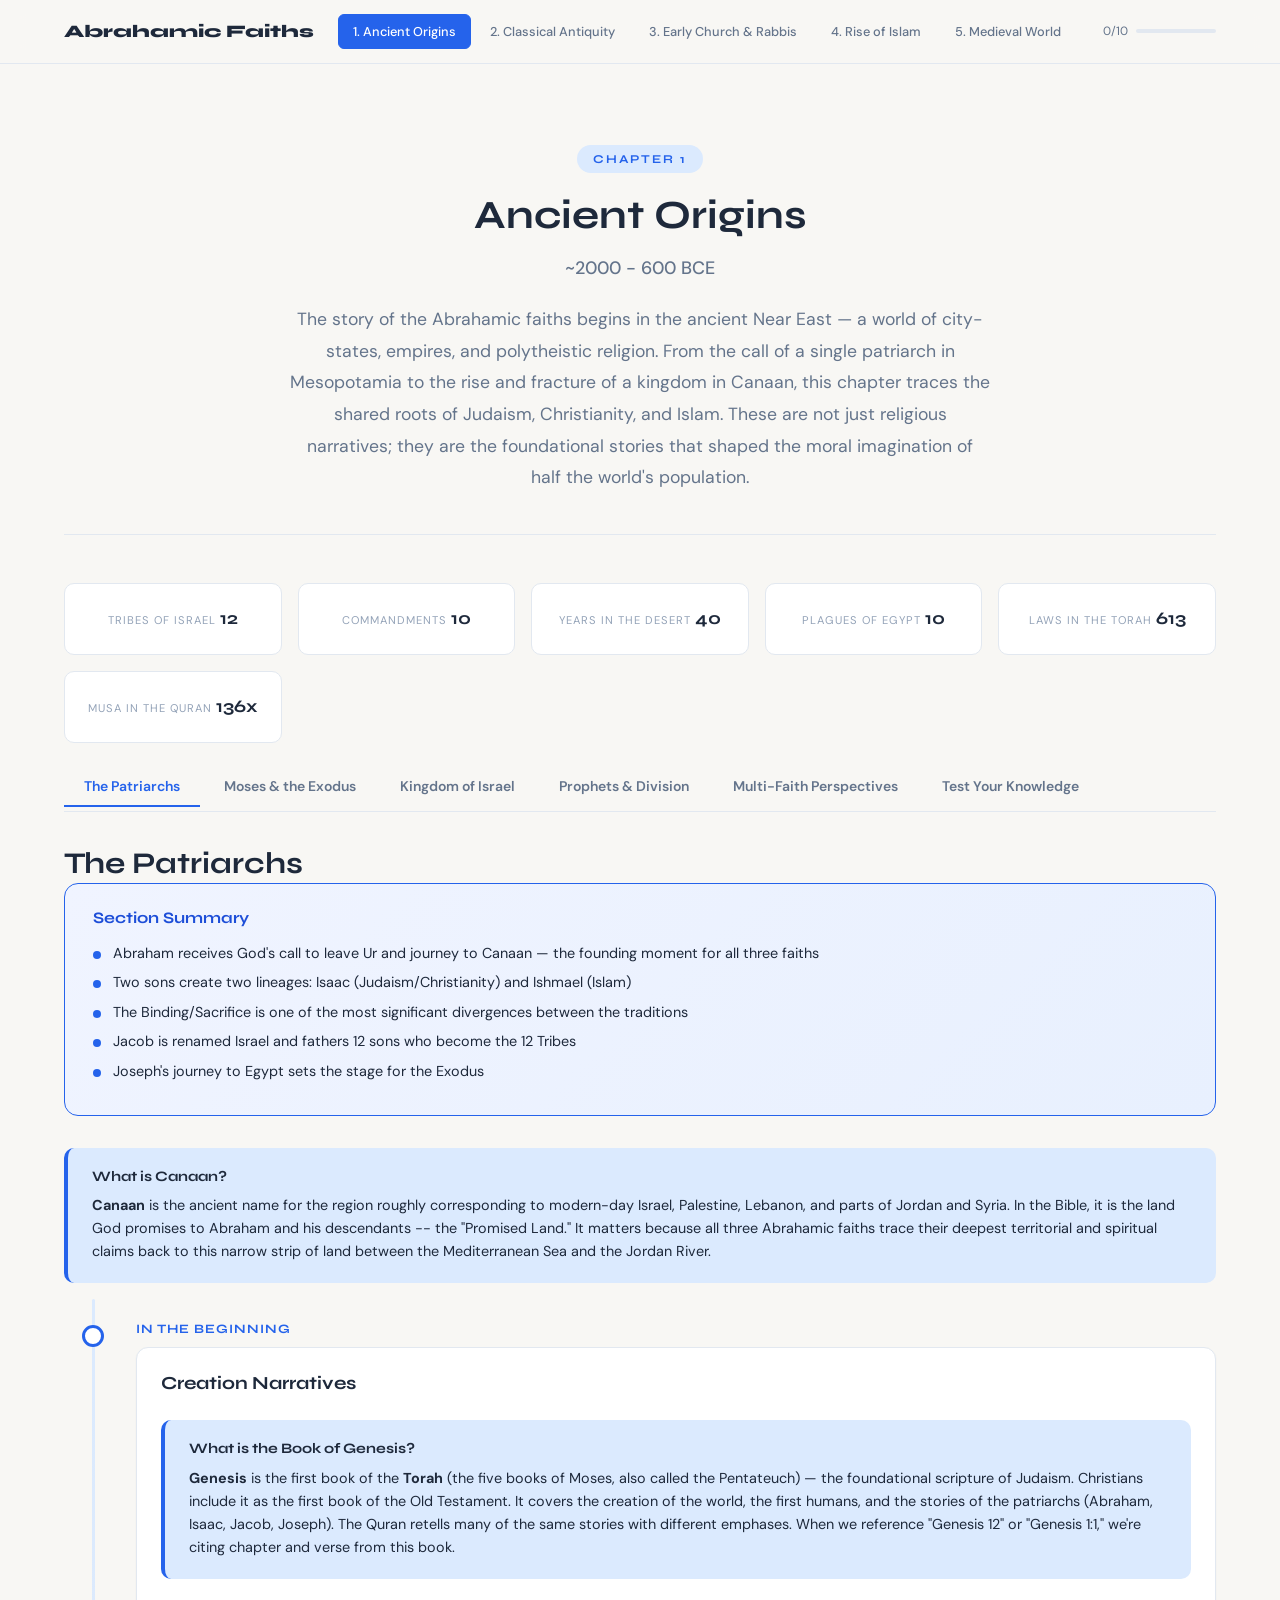
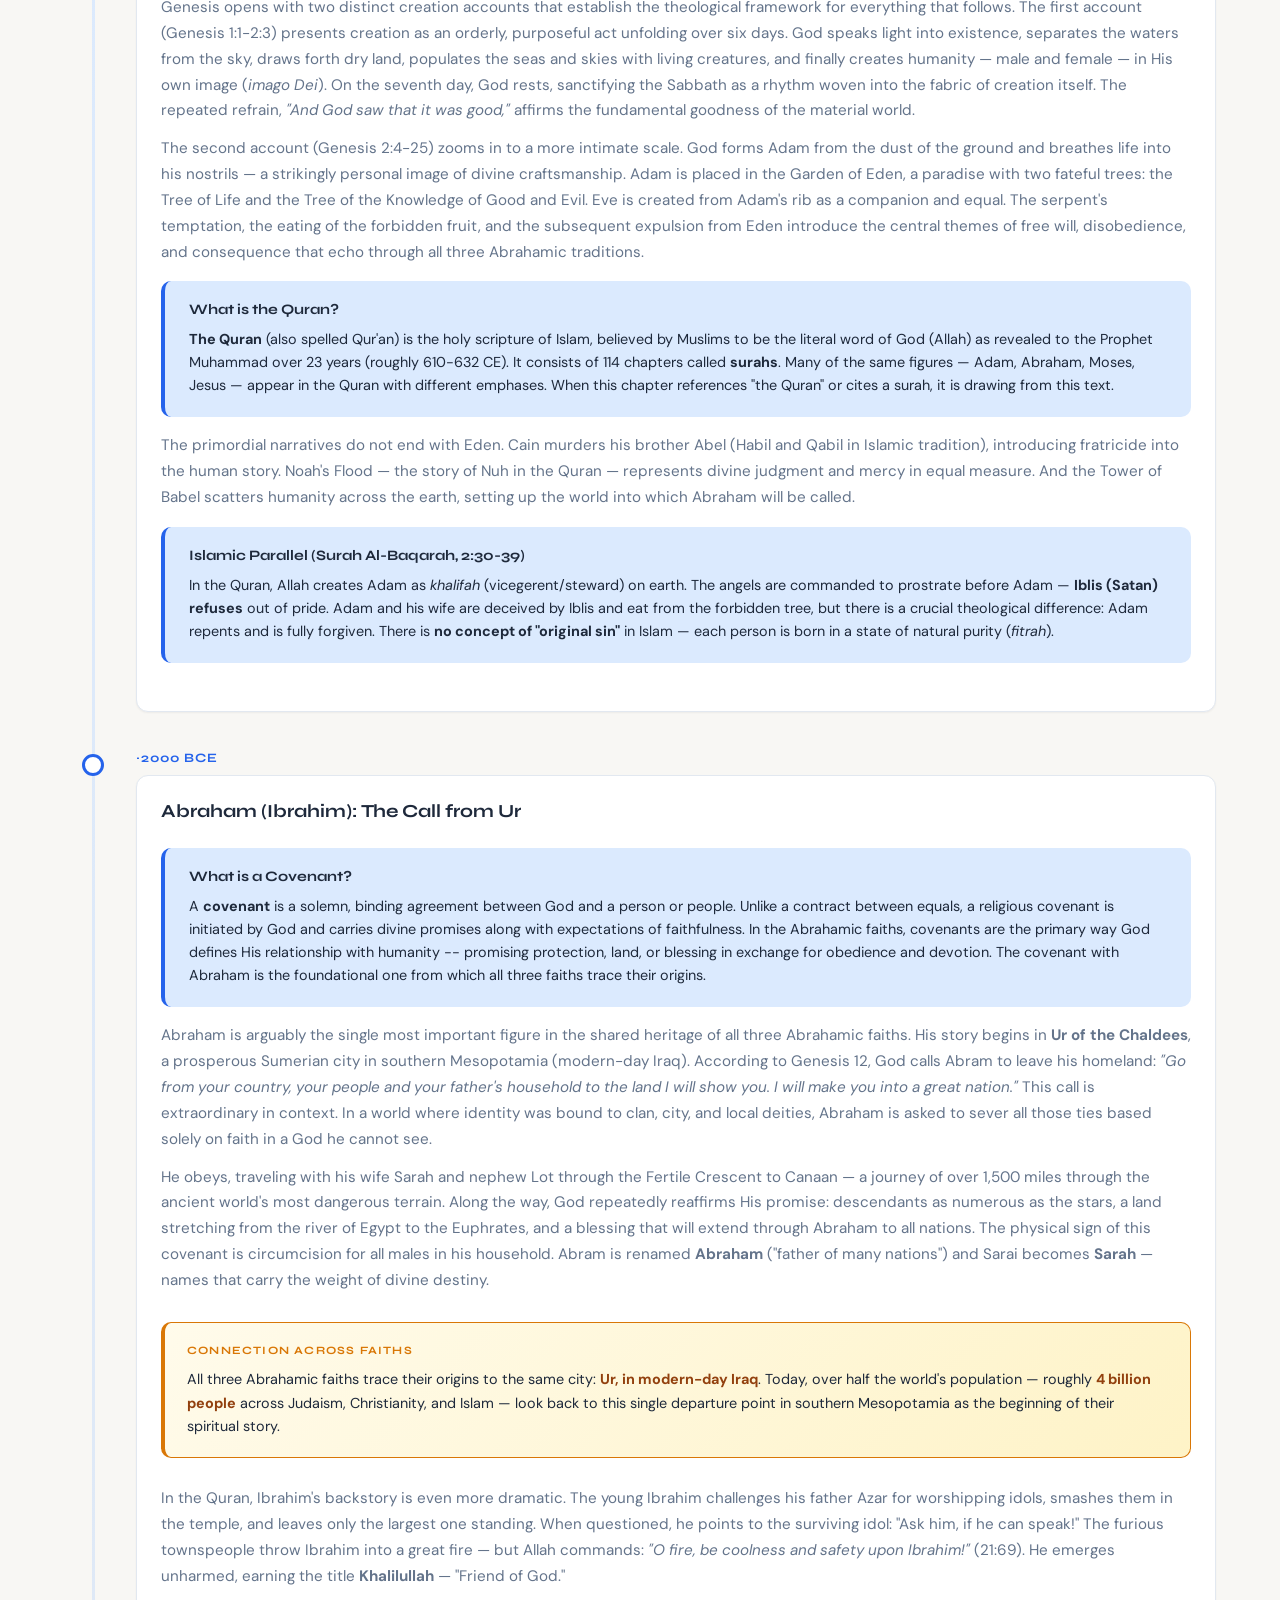
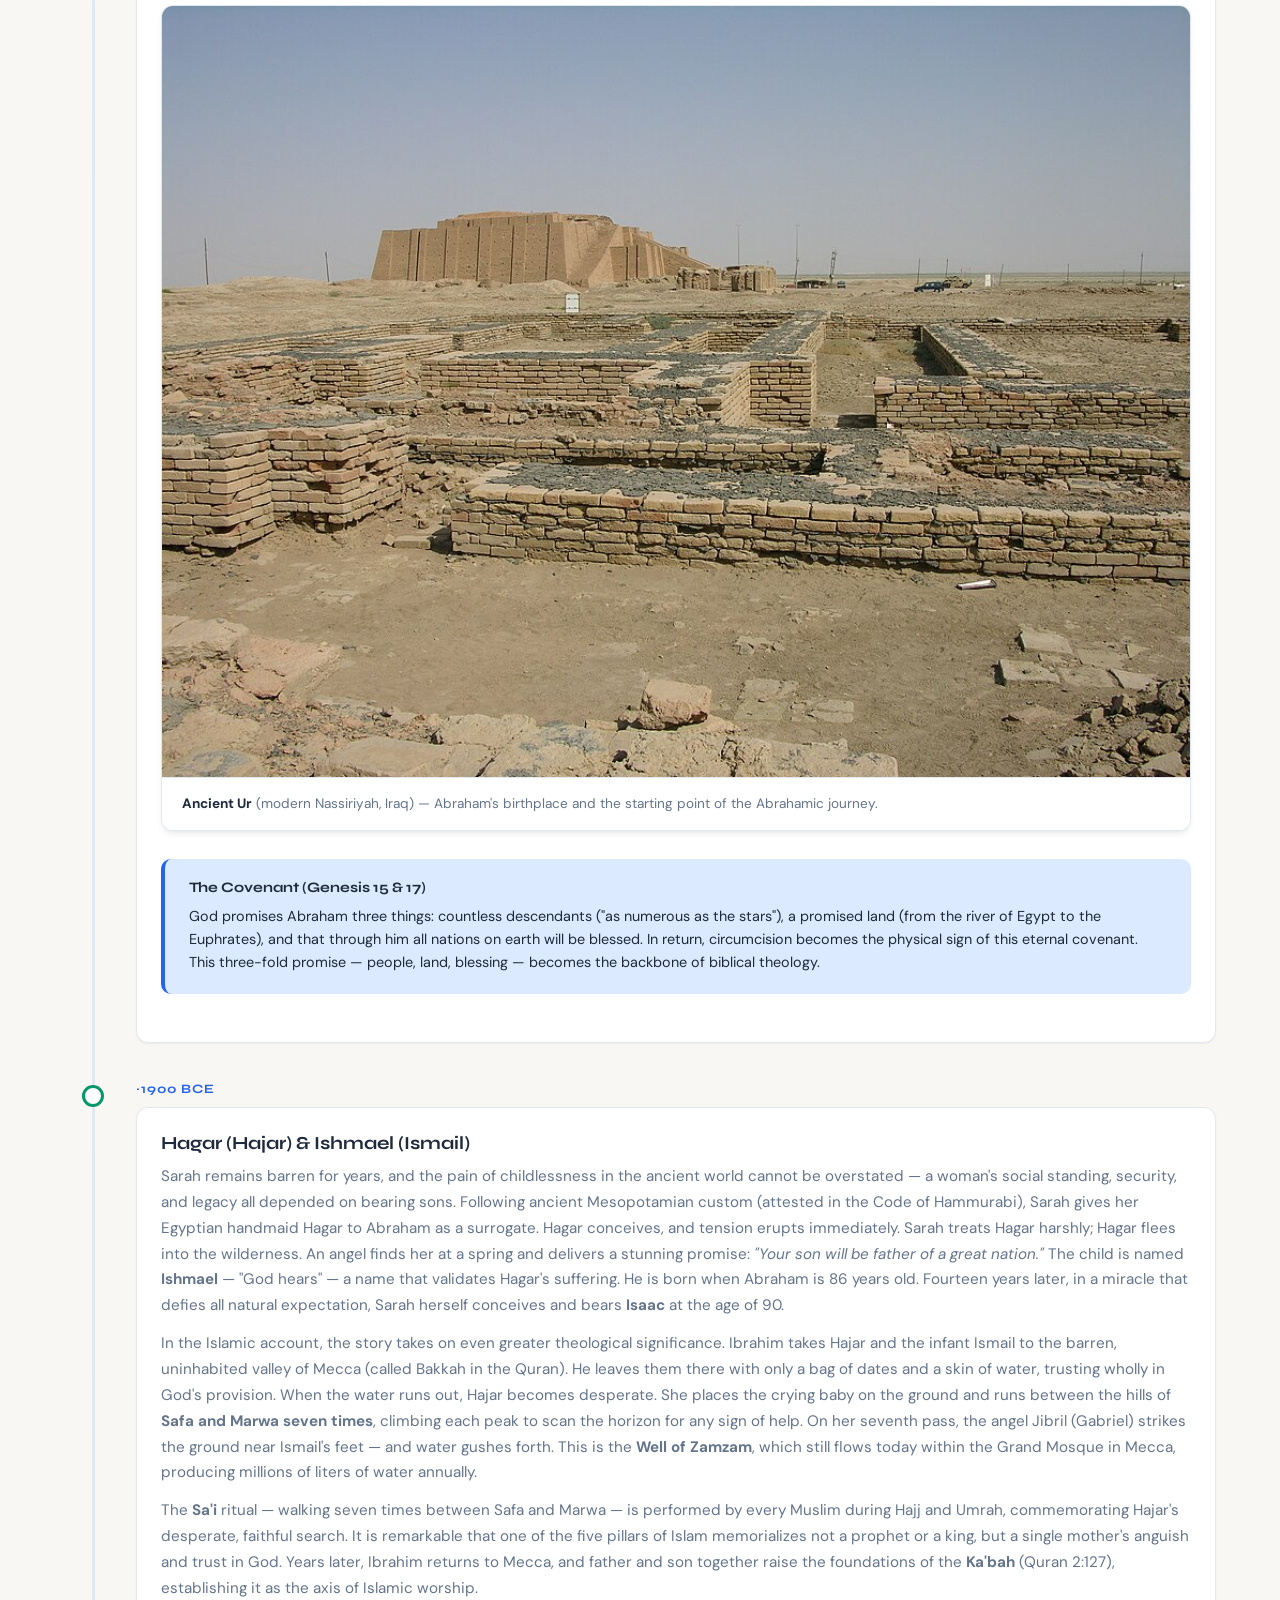
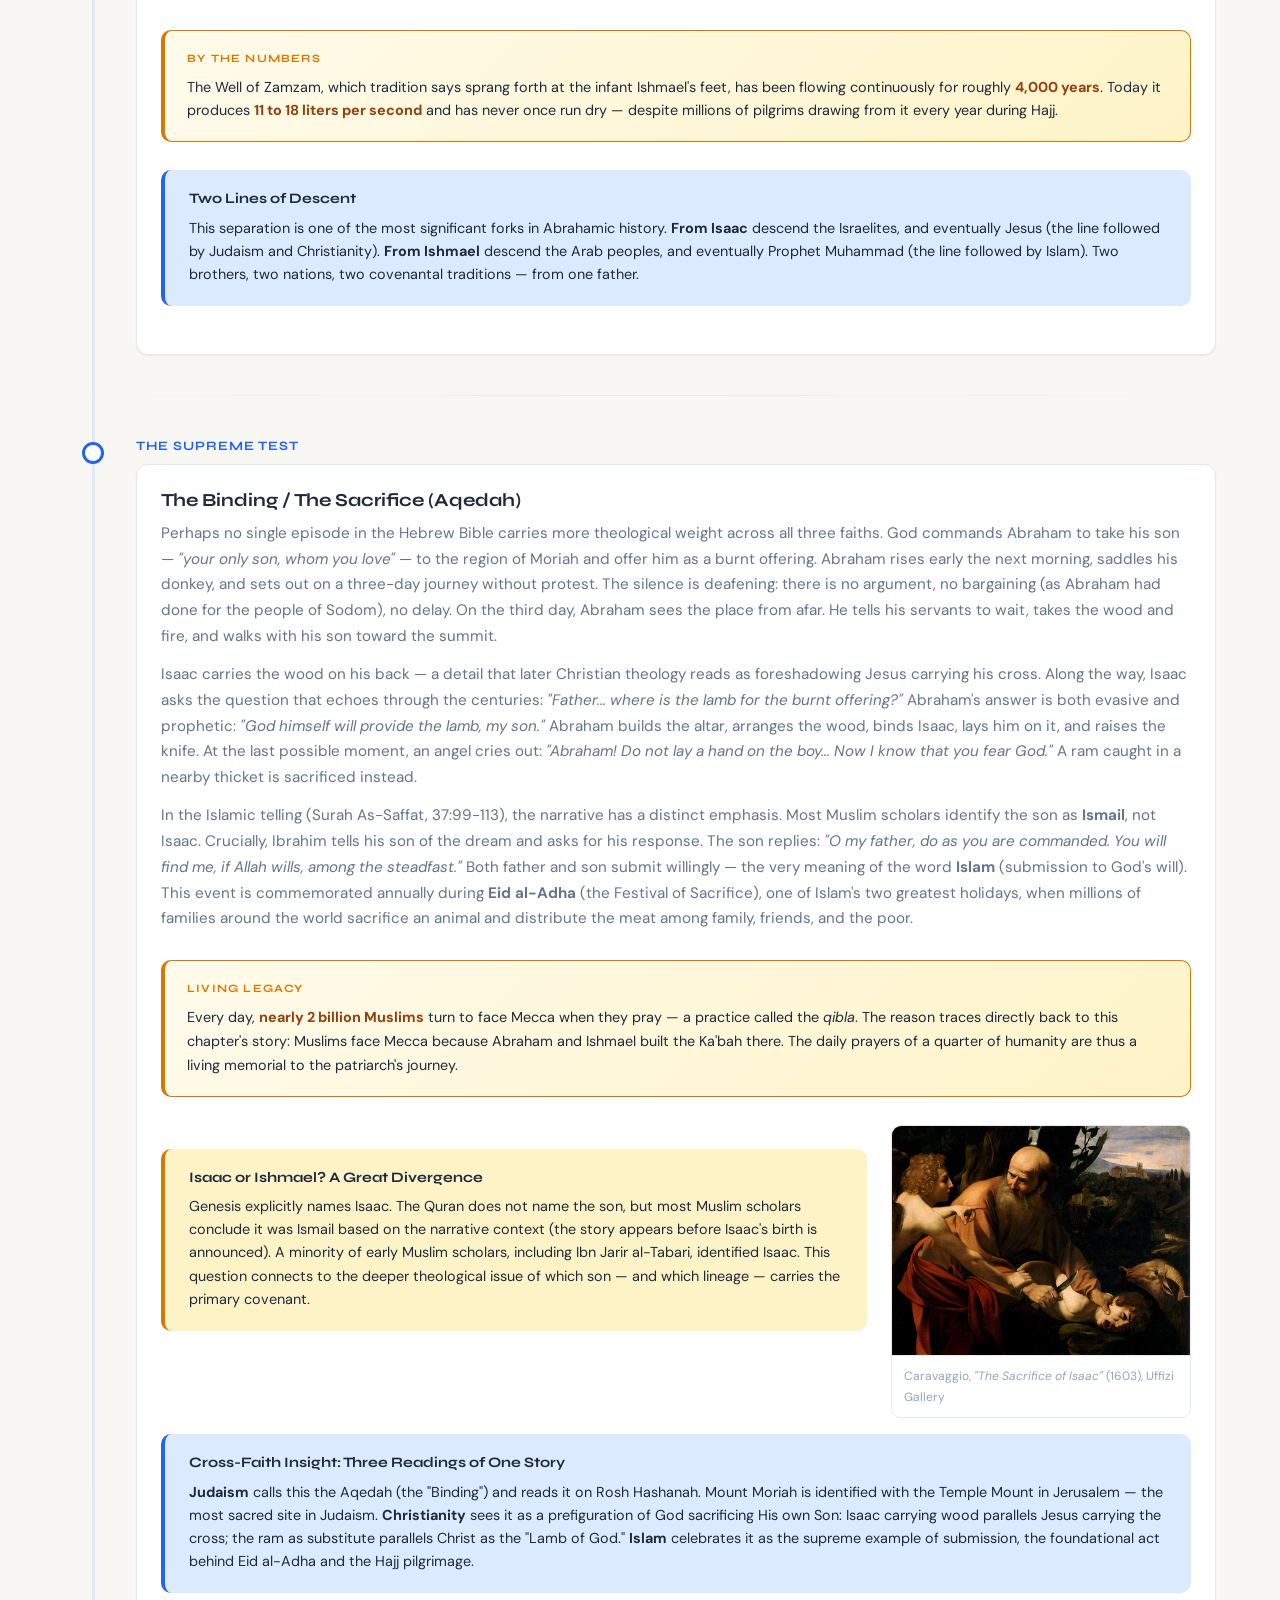
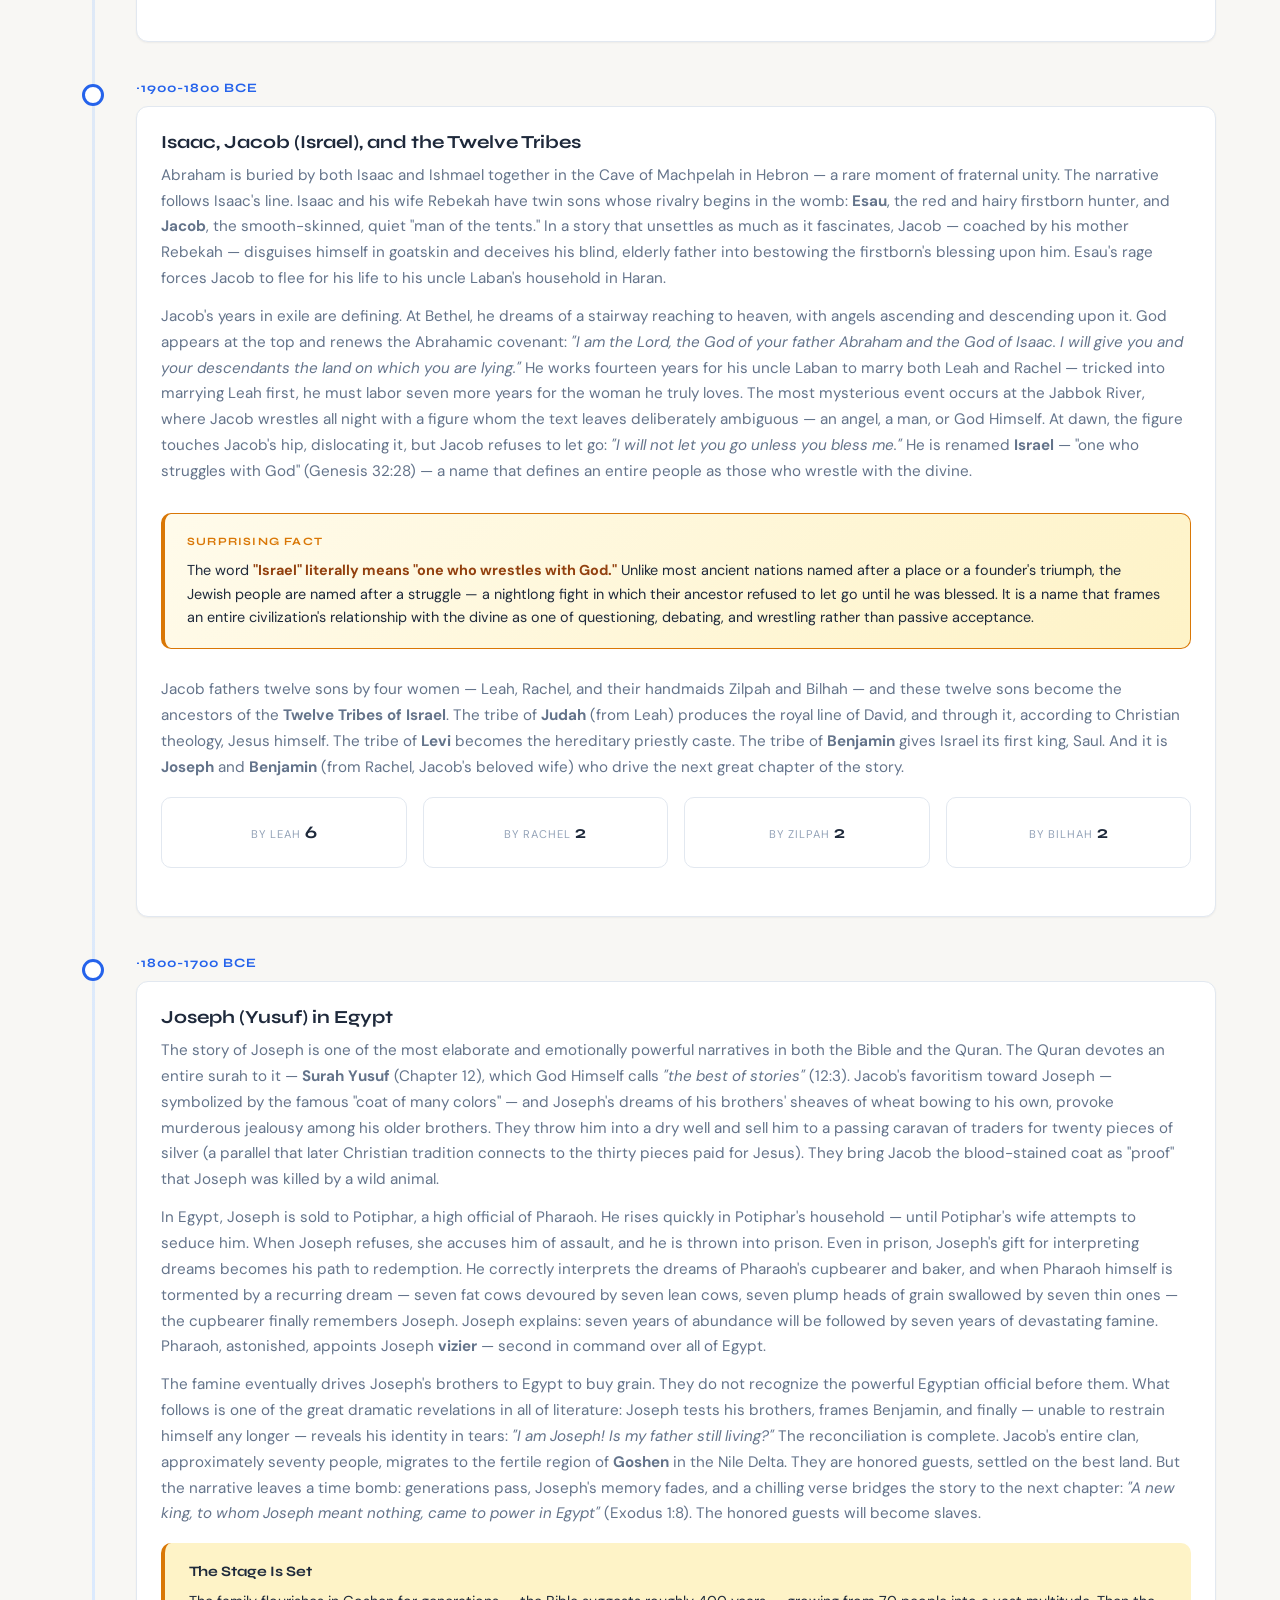
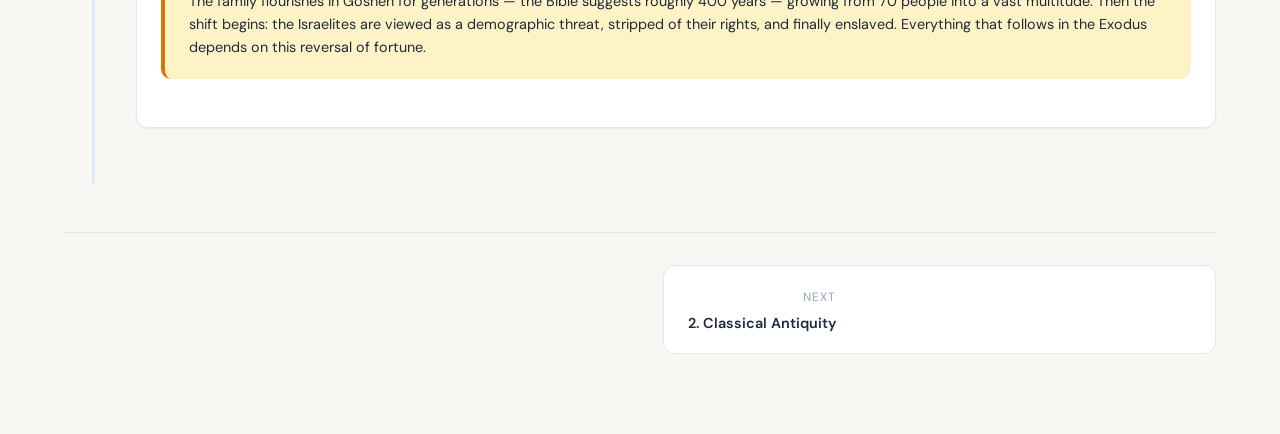
==== chapters/01-ancient-origins.html @ 84e76f47 "Initial commit: The Abrahamic Faiths — A Complete History Interactive learning platform covering 4,0" ====
<!DOCTYPE html>
<html lang="en">
<head>
  <meta charset="UTF-8">
  <meta name="viewport" content="width=device-width, initial-scale=1.0">
  <title>Chapter 1: Ancient Origins — The Abrahamic Faiths</title>
  <link rel="preconnect" href="https://fonts.googleapis.com">
  <link rel="preconnect" href="https://fonts.gstatic.com" crossorigin>
  <link href="https://fonts.googleapis.com/css2?family=Syne:wght@400;600;700;800&family=DM+Sans:ital,wght@0,400;0,500;0,600;0,700;1,400&display=swap" rel="stylesheet">
  <link rel="stylesheet" href="../css/styles.css?v=4">
</head>
<body>

  <div class="content-wrapper">

    <!-- Chapter Header -->
    <div class="chapter-header">
      <span class="chapter-number">Chapter 1</span>
      <h1>Ancient Origins</h1>
      <span class="date-range">~2000 - 600 BCE</span>
      <p class="chapter-intro">
        The story of the Abrahamic faiths begins in the ancient Near East — a world of city-states, empires, and polytheistic religion. From the call of a single patriarch in Mesopotamia to the rise and fracture of a kingdom in Canaan, this chapter traces the shared roots of Judaism, Christianity, and Islam. These are not just religious narratives; they are the foundational stories that shaped the moral imagination of half the world's population.
      </p>
    </div>

    <!-- Key Facts Grid -->
    <div class="key-facts reveal-stagger">
      <div class="key-fact">
        <span class="fact-label">Tribes of Israel</span>
        <span class="fact-value">12</span>
      </div>
      <div class="key-fact">
        <span class="fact-label">Commandments</span>
        <span class="fact-value">10</span>
      </div>
      <div class="key-fact">
        <span class="fact-label">Years in the Desert</span>
        <span class="fact-value">40</span>
      </div>
      <div class="key-fact">
        <span class="fact-label">Plagues of Egypt</span>
        <span class="fact-value">10</span>
      </div>
      <div class="key-fact">
        <span class="fact-label">Laws in the Torah</span>
        <span class="fact-value">613</span>
      </div>
      <div class="key-fact">
        <span class="fact-label">Musa in the Quran</span>
        <span class="fact-value">136x</span>
      </div>
    </div>

    <!-- Section Tabs -->
    <div class="section-tabs">
      <button class="section-tab active" data-section="patriarchs">The Patriarchs</button>
      <button class="section-tab" data-section="exodus">Moses &amp; the Exodus</button>
      <button class="section-tab" data-section="kingdom">Kingdom of Israel</button>
      <button class="section-tab" data-section="prophets">Prophets &amp; Division</button>
      <button class="section-tab" data-section="perspectives">Multi-Faith Perspectives</button>
      <button class="section-tab" data-section="quiz">Test Your Knowledge</button>
    </div>

    <!-- ============================================================
         SECTION 1: THE PATRIARCHS
         ============================================================ -->
    <div id="patriarchs" class="section-content active">

      <h2>The Patriarchs</h2>

      <div class="summary-box">
        <h3>Section Summary</h3>
        <ul>
          <li>Abraham receives God's call to leave Ur and journey to Canaan — the founding moment for all three faiths</li>
          <li>Two sons create two lineages: Isaac (Judaism/Christianity) and Ishmael (Islam)</li>
          <li>The Binding/Sacrifice is one of the most significant divergences between the traditions</li>
          <li>Jacob is renamed Israel and fathers 12 sons who become the 12 Tribes</li>
          <li>Joseph's journey to Egypt sets the stage for the Exodus</li>
        </ul>
      </div>

      <div class="callout info" style="margin-bottom: 16px;">
        <h4>What is Canaan?</h4>
        <p><strong>Canaan</strong> is the ancient name for the region roughly corresponding to modern-day Israel, Palestine, Lebanon, and parts of Jordan and Syria. In the Bible, it is the land God promises to Abraham and his descendants -- the "Promised Land." It matters because all three Abrahamic faiths trace their deepest territorial and spiritual claims back to this narrow strip of land between the Mediterranean Sea and the Jordan River.</p>
      </div>

      <div class="timeline">

        <!-- Event: Creation Narratives -->
        <div class="timeline-event reveal">
          <div class="timeline-dot"></div>
          <div class="timeline-date">In the Beginning</div>
          <div class="timeline-card">
            <h3>Creation Narratives</h3>
            <div class="callout info" style="margin-bottom: 16px;">
              <h4>What is the Book of Genesis?</h4>
              <p><strong>Genesis</strong> is the first book of the <strong>Torah</strong> (the five books of Moses, also called the Pentateuch) — the foundational scripture of Judaism. Christians include it as the first book of the Old Testament. It covers the creation of the world, the first humans, and the stories of the patriarchs (Abraham, Isaac, Jacob, Joseph). The Quran retells many of the same stories with different emphases. When we reference "Genesis 12" or "Genesis 1:1," we're citing chapter and verse from this book.</p>
            </div>
            <p>Genesis opens with two distinct creation accounts that establish the theological framework for everything that follows. The first account (Genesis 1:1-2:3) presents creation as an orderly, purposeful act unfolding over six days. God speaks light into existence, separates the waters from the sky, draws forth dry land, populates the seas and skies with living creatures, and finally creates humanity — male and female — in His own image (<em>imago Dei</em>). On the seventh day, God rests, sanctifying the Sabbath as a rhythm woven into the fabric of creation itself. The repeated refrain, <em>"And God saw that it was good,"</em> affirms the fundamental goodness of the material world.</p>
            <p style="margin-top: 12px;">The second account (Genesis 2:4-25) zooms in to a more intimate scale. God forms Adam from the dust of the ground and breathes life into his nostrils — a strikingly personal image of divine craftsmanship. Adam is placed in the Garden of Eden, a paradise with two fateful trees: the Tree of Life and the Tree of the Knowledge of Good and Evil. Eve is created from Adam's rib as a companion and equal. The serpent's temptation, the eating of the forbidden fruit, and the subsequent expulsion from Eden introduce the central themes of free will, disobedience, and consequence that echo through all three Abrahamic traditions.</p>
            <div class="callout info" style="margin-top: 16px; margin-bottom: 16px;">
              <h4>What is the Quran?</h4>
              <p><strong>The Quran</strong> (also spelled Qur'an) is the holy scripture of Islam, believed by Muslims to be the literal word of God (Allah) as revealed to the Prophet Muhammad over 23 years (roughly 610-632 CE). It consists of 114 chapters called <strong>surahs</strong>. Many of the same figures — Adam, Abraham, Moses, Jesus — appear in the Quran with different emphases. When this chapter references "the Quran" or cites a surah, it is drawing from this text.</p>
            </div>
            <p style="margin-top: 12px;">The primordial narratives do not end with Eden. Cain murders his brother Abel (Habil and Qabil in Islamic tradition), introducing fratricide into the human story. Noah's Flood — the story of Nuh in the Quran — represents divine judgment and mercy in equal measure. And the Tower of Babel scatters humanity across the earth, setting up the world into which Abraham will be called.</p>

            <div class="callout info" style="margin-top: 16px;">
              <h4>Islamic Parallel (Surah Al-Baqarah, 2:30-39)</h4>
              <p>In the Quran, Allah creates Adam as <em>khalifah</em> (vicegerent/steward) on earth. The angels are commanded to prostrate before Adam — <strong>Iblis (Satan) refuses</strong> out of pride. Adam and his wife are deceived by Iblis and eat from the forbidden tree, but there is a crucial theological difference: Adam repents and is fully forgiven. There is <strong>no concept of "original sin"</strong> in Islam — each person is born in a state of natural purity (<em>fitrah</em>).</p>
            </div>
          </div>
        </div>

        <!-- Event: Abraham -->
        <div class="timeline-event reveal">
          <div class="timeline-dot"></div>
          <div class="timeline-date">~2000 BCE</div>
          <div class="timeline-card">
            <h3>Abraham (Ibrahim): The Call from Ur</h3>
            <div class="callout info" style="margin-bottom: 16px;">
              <h4>What is a Covenant?</h4>
              <p>A <strong>covenant</strong> is a solemn, binding agreement between God and a person or people. Unlike a contract between equals, a religious covenant is initiated by God and carries divine promises along with expectations of faithfulness. In the Abrahamic faiths, covenants are the primary way God defines His relationship with humanity -- promising protection, land, or blessing in exchange for obedience and devotion. The covenant with Abraham is the foundational one from which all three faiths trace their origins.</p>
            </div>
            <p>Abraham is arguably the single most important figure in the shared heritage of all three Abrahamic faiths. His story begins in <strong>Ur of the Chaldees</strong>, a prosperous Sumerian city in southern Mesopotamia (modern-day Iraq). According to Genesis 12, God calls Abram to leave his homeland: <em>"Go from your country, your people and your father's household to the land I will show you. I will make you into a great nation."</em> This call is extraordinary in context. In a world where identity was bound to clan, city, and local deities, Abraham is asked to sever all those ties based solely on faith in a God he cannot see.</p>
            <p style="margin-top: 12px;">He obeys, traveling with his wife Sarah and nephew Lot through the Fertile Crescent to Canaan — a journey of over 1,500 miles through the ancient world's most dangerous terrain. Along the way, God repeatedly reaffirms His promise: descendants as numerous as the stars, a land stretching from the river of Egypt to the Euphrates, and a blessing that will extend through Abraham to all nations. The physical sign of this covenant is circumcision for all males in his household. Abram is renamed <strong>Abraham</strong> ("father of many nations") and Sarai becomes <strong>Sarah</strong> — names that carry the weight of divine destiny.</p>

            <div class="insight-box connection">
              <p>All three Abrahamic faiths trace their origins to the same city: <strong>Ur, in modern-day Iraq</strong>. Today, over half the world's population — roughly <strong>4 billion people</strong> across Judaism, Christianity, and Islam — look back to this single departure point in southern Mesopotamia as the beginning of their spiritual story.</p>
            </div>

            <p style="margin-top: 12px;">In the Quran, Ibrahim's backstory is even more dramatic. The young Ibrahim challenges his father Azar for worshipping idols, smashes them in the temple, and leaves only the largest one standing. When questioned, he points to the surviving idol: "Ask him, if he can speak!" The furious townspeople throw Ibrahim into a great fire — but Allah commands: <em>"O fire, be coolness and safety upon Ibrahim!"</em> (21:69). He emerges unharmed, earning the title <strong>Khalilullah</strong> — "Friend of God."</p>

            <div class="map-container" style="margin-top: 16px;">
              <img src="../images/ur_ruins.jpg" alt="Ruins of ancient Ur in modern-day Iraq">
              <div class="map-caption"><strong>Ancient Ur</strong> (modern Nassiriyah, Iraq) — Abraham's birthplace and the starting point of the Abrahamic journey.</div>
            </div>

            <div class="callout info" style="margin-top: 16px;">
              <h4>The Covenant (Genesis 15 &amp; 17)</h4>
              <p>God promises Abraham three things: countless descendants ("as numerous as the stars"), a promised land (from the river of Egypt to the Euphrates), and that through him all nations on earth will be blessed. In return, circumcision becomes the physical sign of this eternal covenant. This three-fold promise — people, land, blessing — becomes the backbone of biblical theology.</p>
            </div>
          </div>
        </div>

        <!-- Event: Hagar and Ishmael -->
        <div class="timeline-event reveal">
          <div class="timeline-dot islam"></div>
          <div class="timeline-date">~1900 BCE</div>
          <div class="timeline-card">
            <h3>Hagar (Hajar) &amp; Ishmael (Ismail)</h3>
            <p>Sarah remains barren for years, and the pain of childlessness in the ancient world cannot be overstated — a woman's social standing, security, and legacy all depended on bearing sons. Following ancient Mesopotamian custom (attested in the Code of Hammurabi), Sarah gives her Egyptian handmaid Hagar to Abraham as a surrogate. Hagar conceives, and tension erupts immediately. Sarah treats Hagar harshly; Hagar flees into the wilderness. An angel finds her at a spring and delivers a stunning promise: <em>"Your son will be father of a great nation."</em> The child is named <strong>Ishmael</strong> — "God hears" — a name that validates Hagar's suffering. He is born when Abraham is 86 years old. Fourteen years later, in a miracle that defies all natural expectation, Sarah herself conceives and bears <strong>Isaac</strong> at the age of 90.</p>
            <p style="margin-top: 12px;">In the Islamic account, the story takes on even greater theological significance. Ibrahim takes Hajar and the infant Ismail to the barren, uninhabited valley of Mecca (called Bakkah in the Quran). He leaves them there with only a bag of dates and a skin of water, trusting wholly in God's provision. When the water runs out, Hajar becomes desperate. She places the crying baby on the ground and runs between the hills of <strong>Safa and Marwa seven times</strong>, climbing each peak to scan the horizon for any sign of help. On her seventh pass, the angel Jibril (Gabriel) strikes the ground near Ismail's feet — and water gushes forth. This is the <strong>Well of Zamzam</strong>, which still flows today within the Grand Mosque in Mecca, producing millions of liters of water annually.</p>
            <p style="margin-top: 12px;">The <strong>Sa'i</strong> ritual — walking seven times between Safa and Marwa — is performed by every Muslim during Hajj and Umrah, commemorating Hajar's desperate, faithful search. It is remarkable that one of the five pillars of Islam memorializes not a prophet or a king, but a single mother's anguish and trust in God. Years later, Ibrahim returns to Mecca, and father and son together raise the foundations of the <strong>Ka'bah</strong> (Quran 2:127), establishing it as the axis of Islamic worship.</p>

            <div class="insight-box number">
              <p>The Well of Zamzam, which tradition says sprang forth at the infant Ishmael's feet, has been flowing continuously for roughly <strong>4,000 years</strong>. Today it produces <strong>11 to 18 liters per second</strong> and has never once run dry — despite millions of pilgrims drawing from it every year during Hajj.</p>
            </div>

            <div class="callout info" style="margin-top: 16px;">
              <h4>Two Lines of Descent</h4>
              <p>This separation is one of the most significant forks in Abrahamic history. <strong>From Isaac</strong> descend the Israelites, and eventually Jesus (the line followed by Judaism and Christianity). <strong>From Ishmael</strong> descend the Arab peoples, and eventually Prophet Muhammad (the line followed by Islam). Two brothers, two nations, two covenantal traditions — from one father.</p>
            </div>
          </div>
        </div>

        <div class="section-divider"></div>

        <!-- Event: The Binding / Sacrifice -->
        <div class="timeline-event reveal">
          <div class="timeline-dot"></div>
          <div class="timeline-date">The Supreme Test</div>
          <div class="timeline-card">
            <h3>The Binding / The Sacrifice (Aqedah)</h3>
            <p>Perhaps no single episode in the Hebrew Bible carries more theological weight across all three faiths. God commands Abraham to take his son — <em>"your only son, whom you love"</em> — to the region of Moriah and offer him as a burnt offering. Abraham rises early the next morning, saddles his donkey, and sets out on a three-day journey without protest. The silence is deafening: there is no argument, no bargaining (as Abraham had done for the people of Sodom), no delay. On the third day, Abraham sees the place from afar. He tells his servants to wait, takes the wood and fire, and walks with his son toward the summit.</p>
            <p style="margin-top: 12px;">Isaac carries the wood on his back — a detail that later Christian theology reads as foreshadowing Jesus carrying his cross. Along the way, Isaac asks the question that echoes through the centuries: <em>"Father... where is the lamb for the burnt offering?"</em> Abraham's answer is both evasive and prophetic: <em>"God himself will provide the lamb, my son."</em> Abraham builds the altar, arranges the wood, binds Isaac, lays him on it, and raises the knife. At the last possible moment, an angel cries out: <em>"Abraham! Do not lay a hand on the boy... Now I know that you fear God."</em> A ram caught in a nearby thicket is sacrificed instead.</p>
            <p style="margin-top: 12px;">In the Islamic telling (Surah As-Saffat, 37:99-113), the narrative has a distinct emphasis. Most Muslim scholars identify the son as <strong>Ismail</strong>, not Isaac. Crucially, Ibrahim tells his son of the dream and asks for his response. The son replies: <em>"O my father, do as you are commanded. You will find me, if Allah wills, among the steadfast."</em> Both father and son submit willingly — the very meaning of the word <strong>Islam</strong> (submission to God's will). This event is commemorated annually during <strong>Eid al-Adha</strong> (the Festival of Sacrifice), one of Islam's two greatest holidays, when millions of families around the world sacrifice an animal and distribute the meat among family, friends, and the poor.</p>

            <div class="insight-box legacy">
              <p>Every day, <strong>nearly 2 billion Muslims</strong> turn to face Mecca when they pray — a practice called the <em>qibla</em>. The reason traces directly back to this chapter's story: Muslims face Mecca because Abraham and Ishmael built the Ka'bah there. The daily prayers of a quarter of humanity are thus a living memorial to the patriarch's journey.</p>
            </div>

            <div class="content-with-image" style="margin-top: 16px;">
              <div class="text-content">
                <div class="callout warning">
                  <h4>Isaac or Ishmael? A Great Divergence</h4>
                  <p>Genesis explicitly names Isaac. The Quran does not name the son, but most Muslim scholars conclude it was Ismail based on the narrative context (the story appears before Isaac's birth is announced). A minority of early Muslim scholars, including Ibn Jarir al-Tabari, identified Isaac. This question connects to the deeper theological issue of which son — and which lineage — carries the primary covenant.</p>
                </div>
              </div>
              <div class="side-image">
                <img src="../images/ch01_sacrifice_isaac.jpg" alt="Caravaggio - The Sacrifice of Isaac (1603)">
                <div class="img-caption">Caravaggio, <em>"The Sacrifice of Isaac"</em> (1603), Uffizi Gallery</div>
              </div>
            </div>

            <div class="callout info" style="margin-top: 16px;">
              <h4>Cross-Faith Insight: Three Readings of One Story</h4>
              <p><strong>Judaism</strong> calls this the Aqedah (the "Binding") and reads it on Rosh Hashanah. Mount Moriah is identified with the Temple Mount in Jerusalem — the most sacred site in Judaism. <strong>Christianity</strong> sees it as a prefiguration of God sacrificing His own Son: Isaac carrying wood parallels Jesus carrying the cross; the ram as substitute parallels Christ as the "Lamb of God." <strong>Islam</strong> celebrates it as the supreme example of submission, the foundational act behind Eid al-Adha and the Hajj pilgrimage.</p>
            </div>
          </div>
        </div>

        <!-- Event: Isaac, Jacob, and the Twelve Tribes -->
        <div class="timeline-event reveal">
          <div class="timeline-dot judaism"></div>
          <div class="timeline-date">~1900-1800 BCE</div>
          <div class="timeline-card">
            <h3>Isaac, Jacob (Israel), and the Twelve Tribes</h3>
            <p>Abraham is buried by both Isaac and Ishmael together in the Cave of Machpelah in Hebron — a rare moment of fraternal unity. The narrative follows Isaac's line. Isaac and his wife Rebekah have twin sons whose rivalry begins in the womb: <strong>Esau</strong>, the red and hairy firstborn hunter, and <strong>Jacob</strong>, the smooth-skinned, quiet "man of the tents." In a story that unsettles as much as it fascinates, Jacob — coached by his mother Rebekah — disguises himself in goatskin and deceives his blind, elderly father into bestowing the firstborn's blessing upon him. Esau's rage forces Jacob to flee for his life to his uncle Laban's household in Haran.</p>
            <p style="margin-top: 12px;">Jacob's years in exile are defining. At Bethel, he dreams of a stairway reaching to heaven, with angels ascending and descending upon it. God appears at the top and renews the Abrahamic covenant: <em>"I am the Lord, the God of your father Abraham and the God of Isaac. I will give you and your descendants the land on which you are lying."</em> He works fourteen years for his uncle Laban to marry both Leah and Rachel — tricked into marrying Leah first, he must labor seven more years for the woman he truly loves. The most mysterious event occurs at the Jabbok River, where Jacob wrestles all night with a figure whom the text leaves deliberately ambiguous — an angel, a man, or God Himself. At dawn, the figure touches Jacob's hip, dislocating it, but Jacob refuses to let go: <em>"I will not let you go unless you bless me."</em> He is renamed <strong>Israel</strong> — "one who struggles with God" (Genesis 32:28) — a name that defines an entire people as those who wrestle with the divine.</p>

            <div class="insight-box surprise">
              <p>The word <strong>"Israel" literally means "one who wrestles with God."</strong> Unlike most ancient nations named after a place or a founder's triumph, the Jewish people are named after a struggle — a nightlong fight in which their ancestor refused to let go until he was blessed. It is a name that frames an entire civilization's relationship with the divine as one of questioning, debating, and wrestling rather than passive acceptance.</p>
            </div>

            <p style="margin-top: 12px;">Jacob fathers twelve sons by four women — Leah, Rachel, and their handmaids Zilpah and Bilhah — and these twelve sons become the ancestors of the <strong>Twelve Tribes of Israel</strong>. The tribe of <strong>Judah</strong> (from Leah) produces the royal line of David, and through it, according to Christian theology, Jesus himself. The tribe of <strong>Levi</strong> becomes the hereditary priestly caste. The tribe of <strong>Benjamin</strong> gives Israel its first king, Saul. And it is <strong>Joseph</strong> and <strong>Benjamin</strong> (from Rachel, Jacob's beloved wife) who drive the next great chapter of the story.</p>

            <div class="key-facts reveal-stagger" style="margin-top: 16px;">
              <div class="key-fact">
                <span class="fact-label">By Leah</span>
                <span class="fact-value">6</span>
              </div>
              <div class="key-fact">
                <span class="fact-label">By Rachel</span>
                <span class="fact-value">2</span>
              </div>
              <div class="key-fact">
                <span class="fact-label">By Zilpah</span>
                <span class="fact-value">2</span>
              </div>
              <div class="key-fact">
                <span class="fact-label">By Bilhah</span>
                <span class="fact-value">2</span>
              </div>
            </div>
          </div>
        </div>

        <!-- Event: Joseph in Egypt -->
        <div class="timeline-event reveal">
          <div class="timeline-dot"></div>
          <div class="timeline-date">~1800-1700 BCE</div>
          <div class="timeline-card">
            <h3>Joseph (Yusuf) in Egypt</h3>
            <p>The story of Joseph is one of the most elaborate and emotionally powerful narratives in both the Bible and the Quran. The Quran devotes an entire surah to it — <strong>Surah Yusuf</strong> (Chapter 12), which God Himself calls <em>"the best of stories"</em> (12:3). Jacob's favoritism toward Joseph — symbolized by the famous "coat of many colors" — and Joseph's dreams of his brothers' sheaves of wheat bowing to his own, provoke murderous jealousy among his older brothers. They throw him into a dry well and sell him to a passing caravan of traders for twenty pieces of silver (a parallel that later Christian tradition connects to the thirty pieces paid for Jesus). They bring Jacob the blood-stained coat as "proof" that Joseph was killed by a wild animal.</p>
            <p style="margin-top: 12px;">In Egypt, Joseph is sold to Potiphar, a high official of Pharaoh. He rises quickly in Potiphar's household — until Potiphar's wife attempts to seduce him. When Joseph refuses, she accuses him of assault, and he is thrown into prison. Even in prison, Joseph's gift for interpreting dreams becomes his path to redemption. He correctly interprets the dreams of Pharaoh's cupbearer and baker, and when Pharaoh himself is tormented by a recurring dream — seven fat cows devoured by seven lean cows, seven plump heads of grain swallowed by seven thin ones — the cupbearer finally remembers Joseph. Joseph explains: seven years of abundance will be followed by seven years of devastating famine. Pharaoh, astonished, appoints Joseph <strong>vizier</strong> — second in command over all of Egypt.</p>
            <p style="margin-top: 12px;">The famine eventually drives Joseph's brothers to Egypt to buy grain. They do not recognize the powerful Egyptian official before them. What follows is one of the great dramatic revelations in all of literature: Joseph tests his brothers, frames Benjamin, and finally — unable to restrain himself any longer — reveals his identity in tears: <em>"I am Joseph! Is my father still living?"</em> The reconciliation is complete. Jacob's entire clan, approximately seventy people, migrates to the fertile region of <strong>Goshen</strong> in the Nile Delta. They are honored guests, settled on the best land. But the narrative leaves a time bomb: generations pass, Joseph's memory fades, and a chilling verse bridges the story to the next chapter: <em>"A new king, to whom Joseph meant nothing, came to power in Egypt"</em> (Exodus 1:8). The honored guests will become slaves.</p>

            <div class="callout warning" style="margin-top: 16px;">
              <h4>The Stage Is Set</h4>
              <p>The family flourishes in Goshen for generations — the Bible suggests roughly 400 years — growing from 70 people into a vast multitude. Then the shift begins: the Israelites are viewed as a demographic threat, stripped of their rights, and finally enslaved. Everything that follows in the Exodus depends on this reversal of fortune.</p>
            </div>
          </div>
        </div>

      </div><!-- end .timeline -->
    </div><!-- end #patriarchs -->


    <!-- ============================================================
         SECTION 2: MOSES & THE EXODUS
         ============================================================ -->
    <div id="exodus" class="section-content">

      <h2>Moses &amp; the Exodus</h2>

      <div class="summary-box">
        <h3>Section Summary</h3>
        <ul>
          <li>The Israelites are enslaved in Egypt for generations; Pharaoh orders the killing of Hebrew boys</li>
          <li>Moses is saved as an infant, raised in Pharaoh's court, then called by God at the Burning Bush</li>
          <li>10 devastating plagues strike Egypt, each challenging a specific Egyptian deity</li>
          <li>Passover is instituted — the blood of the lamb saves the Israelites from the final plague</li>
          <li>The Red Sea parts; Israel crosses on dry land; Pharaoh's army is destroyed</li>
          <li>At Mount Sinai, God gives the Ten Commandments and the full Torah (613 laws)</li>
          <li>40 years of wandering in the desert before reaching the Promised Land</li>
        </ul>
      </div>

      <div class="key-facts reveal-stagger">
        <div class="key-fact">
          <span class="fact-label">Plagues</span>
          <span class="fact-value">10</span>
        </div>
        <div class="key-fact">
          <span class="fact-label">Commandments</span>
          <span class="fact-value">10</span>
        </div>
        <div class="key-fact">
          <span class="fact-label">Desert Years</span>
          <span class="fact-value">40</span>
        </div>
        <div class="key-fact">
          <span class="fact-label">Total Laws</span>
          <span class="fact-value">613</span>
        </div>
        <div class="key-fact">
          <span class="fact-label">Moses' Age at Death</span>
          <span class="fact-value">120</span>
        </div>
        <div class="key-fact">
          <span class="fact-label">Spies Sent to Canaan</span>
          <span class="fact-value">12</span>
        </div>
      </div>

      <div class="timeline">

        <!-- Event: Enslavement -->
        <div class="timeline-event reveal">
          <div class="timeline-dot"></div>
          <div class="timeline-date">~1300 BCE</div>
          <div class="timeline-card">
            <h3>The Israelites Enslaved in Egypt</h3>
            <p>Centuries have passed since Joseph's time. A new Pharaoh — likely Ramesses II or his predecessor Seti I — rises to power, one who knows nothing of the Hebrew vizier who once saved Egypt from famine. He looks at the Israelites and sees not loyal subjects but a demographic threat: a foreign people multiplying dangerously within his borders, who might side with an enemy in wartime. The oppression comes in stages, each more brutal than the last. First, forced labor: the Israelites are conscripted to build the great store-cities of <strong>Pithom and Rameses</strong>, toiling in the blazing Egyptian sun, making bricks with straw and mortar under the whip of taskmasters.</p>
            <p style="margin-top: 12px;">When forced labor fails to check their growth, Pharaoh turns to genocide. He summons the Hebrew midwives Shiphrah and Puah and orders them to kill every Hebrew boy at birth. In one of history's earliest recorded acts of civil disobedience, the midwives defy Pharaoh, telling him the Hebrew women "are vigorous and give birth before the midwives arrive." Pharaoh then issues a public decree: <em>"Every Hebrew boy that is born you must throw into the Nile."</em> It is state-sponsored infanticide — and it is into this world of terror that Moses is born.</p>

            <div class="callout info" style="margin-top: 16px;">
              <h4>Quranic Parallel (Surah Al-Qasas, 28:4)</h4>
              <p><em>"Pharaoh exalted himself in the land and made its people into factions, oppressing a sector among them, slaughtering their sons and keeping their females alive. Indeed, he was of the corrupters."</em> The Quran presents Pharaoh (Fir'awn) as the archetypal tyrant — the paradigm of arrogant power that refuses to submit to God.</p>
            </div>
          </div>
        </div>

        <!-- Event: Birth and Early Life of Moses -->
        <div class="timeline-event reveal">
          <div class="timeline-dot"></div>
          <div class="timeline-date">Birth of a Prophet</div>
          <div class="timeline-card">
            <h3>Moses (Musa): Birth, Palace, and Flight</h3>
            <p>A Levite woman named Jochebed hides her newborn son for three months — as long as she possibly can — and then, in desperation, places him in a waterproofed papyrus basket among the reeds of the Nile. His sister Miriam watches from a distance. In a twist worthy of the greatest literature, it is Pharaoh's own daughter who discovers the crying baby, takes pity on him, and adopts him into the royal household. Miriam boldly approaches and offers to find a Hebrew wet nurse — thus Moses' own mother is paid by the Egyptian court to raise him until he is weaned. He grows up with a dual identity that will define his entire life: Hebrew by birth, Egyptian by upbringing, raised as royalty in the very palace that enslaves his people.</p>
            <p style="margin-top: 12px;">The turning point comes when Moses, now a young man, witnesses an Egyptian overseer beating a Hebrew slave. Rage and solidarity overwhelm him — he kills the Egyptian and hides the body in the sand. The next day, he tries to intervene in a dispute between two Hebrews, only to be challenged: <em>"Who made you ruler and judge over us? Are you thinking of killing me as you killed the Egyptian?"</em> His deed is known. Pharaoh seeks his execution. Moses flees east across the Sinai to <strong>Midian</strong>, where he begins an entirely new life. He marries Zipporah, the daughter of the Midianite priest Jethro (identified in the Quran as Shu'ayb), and spends approximately forty years as a shepherd in the desert — a radical descent from the corridors of power to the silence of the wilderness.</p>

            <div class="callout info" style="margin-top: 16px;">
              <h4>Islamic Addition</h4>
              <p>In the Quran (28:7-13), Allah inspires Musa's mother directly: <em>"Nurse him, but when you fear for him, cast him into the river and do not fear and do not grieve."</em> Pharaoh's wife <strong>Asiya</strong> — regarded in Islam as one of the four greatest women who ever lived — persuades Pharaoh to spare the child: "He may be of benefit to us." Later, a believing man from Pharaoh's court warns Musa to flee when the authorities plan his execution.</p>
            </div>
          </div>
        </div>

        <!-- Event: The Burning Bush -->
        <div class="timeline-event reveal">
          <div class="timeline-dot"></div>
          <div class="timeline-date">The Divine Commission</div>
          <div class="timeline-card">
            <h3>The Burning Bush on Mount Horeb</h3>
            <p>While tending Jethro's flock near Horeb (also called Mount Sinai), Moses sees something that defies all natural explanation: a bush on fire that is <strong>not consumed</strong>. Drawn closer, he hears a voice: <em>"Moses! Moses! Remove your sandals, for the place where you are standing is holy ground."</em> God identifies Himself as the God of Abraham, Isaac, and Jacob. He declares that He has seen the misery of His people in Egypt, heard their cries under the whip, and is ready to act. The mission: Moses must return to Egypt, confront Pharaoh, and lead the Israelites out of bondage to <em>"a land flowing with milk and honey."</em></p>
            <p style="margin-top: 12px;">Moses objects — repeatedly. "Who am I to go to Pharaoh?" "They won't believe me." "I am not eloquent; I am slow of speech." Each objection is answered: God will be with him; signs will be given (his staff becomes a serpent, his hand turns leprous and heals); his brother <strong>Aaron</strong> (Harun) will serve as his spokesman. Most significantly, Moses asks for God's name — and receives one of the most theologically profound answers in all of scripture: <strong>"I AM WHO I AM"</strong> (<em>Ehyeh Asher Ehyeh</em>). From this comes the Tetragrammaton <strong>YHWH</strong>, the sacred four-letter name of God, so holy that it is never spoken aloud in Judaism, replaced in reading with <em>Adonai</em> ("Lord") or <em>HaShem</em> ("The Name").</p>

            <div class="callout info" style="margin-top: 16px;">
              <h4>Cross-Faith Insight</h4>
              <p>The burning bush is significant across traditions. In Judaism, the unconsumed bush symbolizes Israel itself — oppressed but never destroyed. In Christianity, some Church Fathers saw it as a prefiguration of the Virgin Mary, who bore the divine presence without being consumed. In Islam, the valley of Tuwa where Musa receives his commission is described as sacred ground (Quran 20:12).</p>
            </div>
          </div>
        </div>

        <div class="section-divider"></div>

        <!-- Event: The Ten Plagues -->
        <div class="timeline-event reveal">
          <div class="timeline-dot"></div>
          <div class="timeline-date">Confrontation &amp; Plagues</div>
          <div class="timeline-card">
            <h3>Moses Confronts Pharaoh: The Ten Plagues</h3>
            <p>Moses and Aaron stand before Pharaoh and deliver the divine ultimatum: <em>"Let my people go, that they may serve me."</em> Pharaoh refuses. What follows is one of the most dramatic divine interventions in all of scripture — ten plagues of escalating severity that devastate the most powerful civilization on earth. The plagues are not random; ancient commentators noted that each one systematically challenged a specific Egyptian deity. The Nile god Hapi is humiliated when the river turns to blood. The frog-headed fertility goddess Heqet is mocked by an overwhelming plague of frogs. The sun god Ra — the supreme deity of Egypt — is defeated by three days of total, impenetrable darkness.</p>
            <p style="margin-top: 12px;">As the plagues intensify, a critical distinction emerges: from the fourth plague onward, the region of <strong>Goshen</strong> where the Israelites live is supernaturally spared. The flies swarm Egypt but stop at Goshen's border. The livestock of Egypt perish while Israelite animals are untouched. Pharaoh's own magicians, covered in boils, admit: <em>"This is the finger of God."</em> Even Pharaoh's officials beg him to relent: <em>"Do you not realize that Egypt is ruined?"</em> But Pharaoh's heart remains hardened — a theological puzzle debated across all three traditions.</p>

            <div class="bullet-card" style="margin-top: 16px;">
              <h4>The Ten Plagues of Egypt</h4>
              <ol>
                <li><strong>Water to Blood</strong> — The Nile turns to blood; fish die, the river stinks. Challenges Hapi, god of the Nile.</li>
                <li><strong>Frogs</strong> — Swarms overrun every home, bedroom, and kneading trough. Challenges Heqet, the frog-headed fertility goddess.</li>
                <li><strong>Gnats (Lice)</strong> — Dust becomes gnats covering all people and animals. Pharaoh's magicians concede: <em>"This is the finger of God."</em></li>
                <li><strong>Flies</strong> — Dense swarms blanket Egypt, but <strong>Goshen is spared</strong> — the first distinction between the two peoples.</li>
                <li><strong>Livestock Plague</strong> — All Egyptian cattle, horses, and donkeys die; Israelite animals are unharmed.</li>
                <li><strong>Boils</strong> — Festering sores erupt on all Egyptians. Even the court magicians cannot stand before Moses.</li>
                <li><strong>Hail</strong> — Fire and ice rain down together in the worst storm in Egypt's recorded history.</li>
                <li><strong>Locusts</strong> — Devour every remaining crop and strip every tree bare. Pharaoh's officials plead: <em>"Egypt is ruined!"</em></li>
                <li><strong>Darkness</strong> — Total darkness for three days, so thick it can be physically felt. Challenges Ra, the sun god and supreme deity.</li>
                <li><strong>Death of the Firstborn</strong> — At midnight, every firstborn son in Egypt dies, from Pharaoh's heir to the prisoner's child, along with the firstborn of the livestock.</li>
              </ol>
            </div>

            <div class="callout info" style="margin-top: 16px;">
              <h4>Quranic Parallel (Surah Al-A'raf, 7:130-136)</h4>
              <p>The Quran mentions flood, locusts, lice, frogs, and blood as <em>"detailed signs"</em> sent to Pharaoh's people. The emphasis in the Quranic telling falls on Pharaoh's arrogant refusal to submit despite overwhelming evidence — making him Islam's paradigmatic example of <em>kibr</em> (destructive pride).</p>
            </div>
          </div>
        </div>

        <!-- Event: Passover -->
        <div class="timeline-event reveal">
          <div class="timeline-dot judaism"></div>
          <div class="timeline-date">The Night of Deliverance</div>
          <div class="timeline-card">
            <h3>Passover (Pesach)</h3>
            <p>Before the tenth and most terrible plague, God gives the Israelites detailed instructions for a ritual that will become the most important annual observance in Judaism — observed continuously for over three thousand years. Each household must select a <strong>year-old lamb without blemish</strong>, slaughter it at twilight, and paint its blood on the doorposts and lintel of their home. They are to roast the lamb and eat it that night with <strong>unleavened bread</strong> (<em>matzah</em>) and <strong>bitter herbs</strong> (<em>maror</em>), dressed for travel — sandals on their feet, staff in hand, cloaks tucked in. There is no time to let bread rise. God's promise: <em>"When I see the blood, I will pass over you. No destructive plague will touch you when I strike Egypt"</em> (Exodus 12:13).</p>
            <p style="margin-top: 12px;">At midnight, the Angel of Death sweeps through Egypt. Every firstborn son dies — from the heir to Pharaoh's throne to the child of the prisoner in the dungeon. A great wailing rises across the land. Pharaoh, broken at last, summons Moses in the middle of the night: <em>"Up! Leave my people, you and the Israelites! Go, worship the Lord as you have requested."</em> The Israelites leave in haste, carrying their dough before it can rise — which is why unleavened bread remains central to the Passover observance to this day.</p>
            <p style="margin-top: 12px;">The <strong>Passover Seder</strong> meal, celebrated every spring, retells this story using symbolic foods, songs, and the Haggadah (the liturgical text). The youngest child asks the <strong>Four Questions</strong>, beginning with: <em>"Why is this night different from all other nights?"</em> Every participant is commanded to see themselves as if they personally had been delivered from Egypt — not as a historical memory, but as a living reality. In Christianity, the connection is equally profound: the Last Supper of Jesus is understood as a Passover Seder, and Jesus himself is called the <em>"Passover Lamb"</em> whose blood saves believers from spiritual death (1 Corinthians 5:7).</p>
          </div>
        </div>

        <!-- Event: Crossing the Red Sea -->
        <div class="timeline-event reveal">
          <div class="timeline-dot"></div>
          <div class="timeline-date">The Escape</div>
          <div class="timeline-card">
            <h3>Parting of the Red Sea</h3>
            <p>Pharaoh's grief curdles into rage. He musters <strong>600 chariots</strong> — the elite military force of the ancient world — and pursues the Israelites, catching them camped by the sea. The people are trapped: an impassable body of water ahead, the dust cloud of Pharaoh's army behind. Panic erupts. They turn on Moses: <em>"Was it because there were no graves in Egypt that you brought us to the desert to die?"</em> Moses replies with one of the great declarations of faith in scripture: <em>"Stand firm and you will see the deliverance the Lord will bring you today. The Egyptians you see today you will never see again. The Lord will fight for you; you need only to be still."</em></p>
            <p style="margin-top: 12px;">God commands Moses to raise his staff over the sea. A <strong>strong east wind blows all night</strong>, driving the waters apart and creating a path of dry ground with walls of water on either side. The Israelites cross. The Egyptian army pursues at dawn, but their chariot wheels become clogged in the seabed. As the last Israelite reaches the far shore, the waters rush back, drowning Pharaoh's entire army. Miriam, Moses' sister, takes a tambourine and leads the women of Israel in the <strong>Song of the Sea</strong> (Exodus 15): <em>"Sing to the Lord, for He is highly exalted. Both horse and driver He has hurled into the sea."</em></p>

            <div class="callout info" style="margin-top: 16px;">
              <h4>Pharaoh's End in the Quran (10:90-92)</h4>
              <p>As the waters close over him, Pharaoh cries out in desperation: <em>"I believe that there is no deity except that in whom the Children of Israel believe, and I am of the Muslims!"</em> But it is too late. Allah responds: <em>"Now? And you had disobeyed before and were among the corrupters? So today We will save you in body that you may be to those who succeed you a sign."</em> Muslims understand this as the divine preservation of Pharaoh's body — a physical warning for all future generations about the consequences of arrogance before God.</p>
            </div>
          </div>
        </div>

        <div class="section-divider"></div>

        <!-- Event: Mount Sinai and the Ten Commandments -->
        <div class="timeline-event reveal">
          <div class="timeline-dot"></div>
          <div class="timeline-date">~1250 BCE</div>
          <div class="timeline-card">
            <h3>Mount Sinai: The Ten Commandments</h3>
            <p>Three months after leaving Egypt, the Israelites arrive at the foot of Mount Sinai. What happens here is arguably the most important event in Jewish theology — the moment when God enters into a formal covenant with an entire nation. The mountain is wrapped in thick cloud, lightning, and thunder. The sound of a trumpet grows louder and louder. God descends in fire; the entire mountain trembles violently and smoke billows upward like a furnace. The people are so terrified they beg Moses to speak to God on their behalf: <em>"Do not have God speak to us or we will die."</em> Moses ascends alone into the cloud.</p>
            <p style="margin-top: 12px;">God speaks the <strong>Ten Commandments</strong> (the <em>Aseret HaDibrot</em>, or "Ten Statements") — the moral foundation upon which all subsequent law is built. These are not merely rules; they are the terms of a covenant between God and His people, covering both the vertical relationship (human to God) and the horizontal (human to human).</p>

            <div class="bullet-card" style="margin-top: 16px;">
              <h4>The Ten Commandments (Exodus 20)</h4>
              <ol>
                <li><strong>I am the Lord your God</strong> — who brought you out of Egypt, out of the land of slavery.</li>
                <li><strong>You shall have no other gods / No idols</strong> — no images of anything in heaven, on earth, or in the waters.</li>
                <li><strong>Do not take God's name in vain</strong> — do not misuse or trivialize the sacred name.</li>
                <li><strong>Remember the Sabbath day</strong> — six days you shall labor; the seventh is holy rest.</li>
                <li><strong>Honor your father and mother</strong> — the first commandment that carries a promise of blessing.</li>
                <li><strong>You shall not murder.</strong></li>
                <li><strong>You shall not commit adultery.</strong></li>
                <li><strong>You shall not steal.</strong></li>
                <li><strong>You shall not bear false witness</strong> — do not give dishonest testimony against your neighbor.</li>
                <li><strong>You shall not covet</strong> — the only commandment addressing internal desire, not external action.</li>
              </ol>
            </div>

            <div class="insight-box connection">
              <p>The Ten Commandments appear in the Torah, are explicitly affirmed by Jesus in the Gospels (<em>"If you want to enter life, keep the commandments"</em> — Matthew 19:17), and their moral principles are echoed throughout the Quran. All three faiths treat these commandments as the bedrock of ethical monotheism — making them arguably the <strong>most universally accepted moral code in human history</strong>.</p>
            </div>

            <p style="margin-top: 16px;">Moses remains on the mountain for <strong>forty days and forty nights</strong>, receiving not just the Ten Commandments but the full body of law: <strong>613 commandments</strong> (<em>mitzvot</em>) covering every dimension of life — worship, diet, criminal justice, civil disputes, agricultural practice, sexual ethics, festivals, and social welfare. The Torah becomes Israel's constitutional document, its legal code, and its moral compass all in one.</p>

            <div class="callout danger" style="margin-top: 16px;">
              <h4>The Golden Calf Crisis</h4>
              <p>While Moses is on the mountain, the anxious people below — unable to see their leader, unsure if he is alive or dead — pressure Aaron into fashioning a golden calf from their jewelry. They worship it with feasting and revelry. When Moses descends and sees the scene, he <strong>shatters the stone tablets</strong> in fury — the physical embodiment of the broken covenant. God threatens to destroy the nation entirely, but Moses intercedes: <em>"Turn from your fierce anger; relent and do not bring disaster on your people."</em> God relents. New tablets are carved. The covenant is renewed. But the episode scars Israel's relationship with God and becomes a perpetual warning about the seductive pull of idolatry.</p>
            </div>
          </div>
        </div>

        <!-- Event: The Ark and Wandering -->
        <div class="timeline-event reveal">
          <div class="timeline-dot"></div>
          <div class="timeline-date">40 Years in the Wilderness</div>
          <div class="timeline-card">
            <h3>The Ark, the Tabernacle, and the Wandering</h3>
            <p>God commands the construction of the <strong>Ark of the Covenant</strong> — a gold-covered chest of acacia wood, approximately four feet long, with two golden cherubim facing each other atop the lid (the <em>kapporet</em> or "mercy seat"). Inside are placed the stone tablets of the law, a jar of manna, and Aaron's rod that budded. The Ark is not merely a container; it is the physical locus of God's presence on earth. To touch it without authorization means death. It travels at the head of the Israelite column through the wilderness, carried by Levitical priests on golden poles, leading the people as the visible sign of God's guidance.</p>
            <p style="margin-top: 12px;">Around the Ark, the Israelites construct the <strong>Tabernacle</strong> (<em>Mishkan</em>) — an elaborate portable sanctuary, a tent of meeting that serves as God's dwelling place among His people. The outer court contains the altar of burnt offering and a bronze basin for ritual washing. The <strong>Holy Place</strong> houses the golden menorah (seven-branched lampstand), the table of showbread, and the incense altar. Behind a thick curtain lies the <strong>Holy of Holies</strong>, where the Ark resides — a space so sacred that only the High Priest may enter, and only once a year, on <strong>Yom Kippur</strong> (the Day of Atonement).</p>
            <p style="margin-top: 12px;">The Israelites are now poised to enter the Promised Land — but faith fails them. Moses sends <strong>twelve spies</strong> into Canaan, one from each tribe. They return after forty days. Ten of the twelve are terrified: the inhabitants are giants, the cities are fortified, conquest is impossible. Only <strong>Joshua and Caleb</strong> urge trust in God. The people side with the fearful majority, weeping all night, threatening to stone Moses, and demanding a return to Egypt. God's punishment is severe: the entire adult generation (except Joshua and Caleb) will die in the wilderness. Israel will wander for <strong>forty years</strong> — one year for each day the spies explored the land — sustained by manna from heaven and water from rock, enduring repeated cycles of rebellion and forgiveness. Even Moses himself is denied entry to the Promised Land (for striking a rock instead of speaking to it as commanded). From the summit of <strong>Mount Nebo</strong>, he sees the land spread before him — and dies there at the age of 120, <em>"his eyes undimmed and his vigor unabated."</em> God buries him in an unmarked grave in Moab.</p>

            <div class="callout info" style="margin-top: 16px;">
              <h4>Moses Across the Three Faiths</h4>
              <p><strong>Judaism:</strong> Moshe Rabbeinu ("Moses Our Teacher") — the greatest of all prophets, the only human who spoke with God "face to face." <strong>Christianity:</strong> A type (foreshadowing) of Christ; appears alongside Elijah at the Transfiguration of Jesus. <strong>Islam:</strong> Musa is the most frequently mentioned prophet in the Quran (136 times), revered as a lawgiver and liberator who prefigures Muhammad's own mission.</p>
            </div>
          </div>
        </div>

      </div><!-- end .timeline -->
    </div><!-- end #exodus -->


    <!-- ============================================================
         SECTION 3: KINGDOM OF ISRAEL
         ============================================================ -->
    <div id="kingdom" class="section-content">

      <h2>Kingdom of Israel</h2>

      <div class="summary-box">
        <h3>Section Summary</h3>
        <ul>
          <li>Joshua conquers Canaan — the walls of Jericho fall after seven days of marching</li>
          <li>The Period of Judges: ~200 years of cyclical faithlessness, oppression, and deliverance</li>
          <li>Israel demands a king; Saul is anointed as the first monarch, then rejected for disobedience</li>
          <li>David — shepherd boy, giant-slayer, king — conquers Jerusalem and receives an eternal covenant</li>
          <li>Solomon builds the First Temple on Mount Moriah; his wisdom becomes legendary</li>
          <li>After Solomon, the kingdom splits: Israel (north, 10 tribes) and Judah (south, 2 tribes)</li>
        </ul>
      </div>

      <div class="key-facts reveal-stagger">
        <div class="key-fact">
          <span class="fact-label">Judges Period</span>
          <span class="fact-value">~200 yrs</span>
        </div>
        <div class="key-fact">
          <span class="fact-label">David's Reign</span>
          <span class="fact-value">40 yrs</span>
        </div>
        <div class="key-fact">
          <span class="fact-label">Temple Build Time</span>
          <span class="fact-value">7 yrs</span>
        </div>
        <div class="key-fact">
          <span class="fact-label">Solomon's Wives</span>
          <span class="fact-value">700</span>
        </div>
      </div>

      <div class="timeline">

        <!-- Event: Joshua and the Conquest -->
        <div class="timeline-event reveal">
          <div class="timeline-dot"></div>
          <div class="timeline-date">~1200 BCE</div>
          <div class="timeline-card">
            <h3>Joshua and the Conquest of Canaan</h3>
            <p>Moses' hand-picked successor Joshua (Yehoshua — "The Lord saves") leads the Israelites across the Jordan River into Canaan. The crossing itself echoes the Red Sea: as the priests carrying the Ark of the Covenant step into the Jordan, the waters stop flowing and pile up in a heap upstream, allowing the entire nation to cross on dry ground. Twelve stones are set up as a memorial — one for each tribe — so that future generations will ask, <em>"What do these stones mean?"</em> and hear the story of God's faithfulness.</p>
            <p style="margin-top: 12px;">The first target is <strong>Jericho</strong>, a heavily fortified city whose massive walls represent an apparently insurmountable obstacle for a people without siege equipment. God's battle plan is unlike anything in military history: the Israelite army is to march around the city once a day for six days, with seven priests blowing rams' horn trumpets (<em>shofars</em>) before the Ark. On the seventh day, they march around the city <strong>seven times</strong>, and at Joshua's command, the entire nation shouts. The walls collapse. Jericho is placed under <em>herem</em> — total destruction, consecrated to God. The archaeological site at Tell es-Sultan does indeed show evidence of collapsed walls, though the precise dating remains debated among scholars.</p>
            <p style="margin-top: 12px;">The broader conquest of Canaan is far messier than the dramatic victory at Jericho suggests. A southern campaign defeats the Amorite coalition, and a northern campaign overthrows King Jabin of Hazor. But the conquest is <strong>partial</strong>: many Canaanite enclaves remain, and the Israelites increasingly intermarry with the local population and adopt their religious practices — the worship of Baal (storm and fertility god) and Asherah (his consort). This incomplete conquest sets the stage for centuries of religious struggle.</p>
          </div>
        </div>

        <!-- Event: Period of Judges -->
        <div class="timeline-event reveal">
          <div class="timeline-dot"></div>
          <div class="timeline-date">~1200-1050 BCE</div>
          <div class="timeline-card">
            <h3>The Period of the Judges</h3>
            <p>For roughly two hundred years, Israel exists as a loose tribal confederation with no central government, no standing army, and no king. It is a turbulent, often violent era defined by a relentless cycle: the people abandon God and worship local deities; God withdraws His protection and they are oppressed by neighboring peoples; in their distress they cry out for help; God raises up a "judge" — a charismatic military leader — who delivers them; peace reigns for a time; then the judge dies and the cycle begins again, each time spiraling a little further downward.</p>
            <p style="margin-top: 12px;">The judges themselves are a colorful, flawed, and sometimes shocking cast of characters. <strong>Deborah</strong> is the only female judge — a prophetess who commands the general Barak and leads Israel to victory over the Canaanite general Sisera. Her victory song (Judges 5) is considered one of the oldest surviving Hebrew poems. <strong>Gideon</strong> defeats the vast Midianite army with only 300 men armed with nothing but torches, trumpets, and clay jars — a deliberate demonstration that victory comes from God, not military might. <strong>Samson</strong>, the last of the great judges, is a Nazirite with supernatural strength who wages a one-man war against the Philistines, is betrayed by Delilah (who learns the secret of his strength lies in his uncut hair), is blinded and enslaved, and in his final act pulls down the Philistine temple upon himself and three thousand of the enemy.</p>

            <div class="callout warning" style="margin-top: 16px;">
              <h4>The Era's Summary Verse</h4>
              <p><em>"In those days Israel had no king; everyone did as they saw fit"</em> (Judges 21:25). The tribal confederation is failing. Internal chaos, external enemies, and moral collapse create mounting pressure for a stronger form of government — a king.</p>
            </div>
          </div>
        </div>

        <div class="section-divider"></div>

        <!-- Event: Samuel and Saul -->
        <div class="timeline-event reveal">
          <div class="timeline-dot judaism"></div>
          <div class="timeline-date">~1050-1010 BCE</div>
          <div class="timeline-card">
            <h3>Prophet Samuel and King Saul</h3>
            <p>Samuel is the last of the judges and simultaneously a prophet and priest — the bridge between two eras. His mother Hannah, once barren and mocked by her rival, prays so fervently in the tabernacle that the priest Eli thinks she is drunk. She vows that if God gives her a son, she will dedicate him to divine service. Samuel is born, weaned, and brought to serve at the Shiloh sanctuary as a small child. He grows into the most respected leader in Israel.</p>
            <p style="margin-top: 12px;">When Samuel grows old, the elders of Israel make a fateful demand: <em>"Appoint a king to lead us, such as all the other nations have."</em> God tells Samuel that the people are not rejecting Samuel — they are rejecting <strong>God as their king</strong>. Samuel warns them in vivid terms about the cost of monarchy: a king will conscript their sons into his army, confiscate their fields and vineyards, take a tenth of their grain and flocks, and press their daughters into service as perfumers and bakers. <em>"When that day comes, you will cry out for relief from the king you have chosen."</em> The people refuse to listen.</p>
            <p style="margin-top: 12px;">God directs Samuel to anoint <strong>Saul</strong> — tall, handsome, from the smallest tribe of Benjamin — as Israel's first king. Saul's early reign shows promise: he defeats the Ammonites and pushes back the Philistines. But disobedience proves his undoing. He offers a sacrifice only Samuel was authorized to perform, and later spares the Amalekite king Agag and the best livestock against God's explicit command. Samuel delivers the verdict: <em>"Because you have rejected the word of the Lord, He has rejected you as king."</em> Saul's final years are marked by jealousy, paranoia, and madness. He consults a medium at Endor, and on the battlefield of Mount Gilboa, facing defeat by the Philistines, he falls on his own sword.</p>
          </div>
        </div>

        <!-- Event: King David -->
        <div class="timeline-event reveal">
          <div class="timeline-dot"></div>
          <div class="timeline-date">~1010-970 BCE</div>
          <div class="timeline-card">
            <h3>King David (Dawud): Shepherd, Warrior, King, Psalmist</h3>
            <p>God sends Samuel to the house of Jesse in Bethlehem to anoint the next king. Jesse parades his older sons — tall, strong, impressive — but God rejects each one: <em>"The Lord does not look at the things people look at. People look at the outward appearance, but the Lord looks at the heart"</em> (1 Samuel 16:7). The chosen one is the youngest, David, a ruddy-cheeked shepherd boy still out in the fields tending sheep. He is anointed in secret, and the Spirit of God comes upon him from that day forward.</p>

            <div class="content-with-image" style="margin-top: 16px;">
              <div class="text-content">
                <p>David's public emergence comes through one of history's most famous underdog stories. A Philistine giant named <strong>Goliath</strong> — over nine feet tall, armored in bronze, carrying a spear whose iron point alone weighs fifteen pounds — strides into the Valley of Elah and challenges Israel to single combat for <strong>forty days</strong>. The entire Israelite army cowers in terror. The teenager David, who has come only to bring food to his brothers, is outraged: <em>"Who is this uncircumcised Philistine that he should defy the armies of the living God?"</em> He refuses King Saul's armor, takes his shepherd's sling and <strong>five smooth stones</strong> from the brook, and walks toward the giant. One stone to the forehead. Goliath crashes to the ground. David takes the giant's own sword and cuts off his head. The Philistines flee in panic.</p>
              </div>
              <div class="side-image">
                <img src="../images/david_goliath.jpg" alt="David and Goliath">
                <div class="img-caption">David's victory over Goliath — the defining moment that launches his meteoric rise.</div>
              </div>
            </div>

            <p style="margin-top: 16px;">David's path to the throne is long and dangerous — years of running from Saul's murderous jealousy, living as an outlaw in the Judean wilderness, gathering a band of loyal fighters. After Saul's death, David becomes king of <strong>Judah</strong> at Hebron, and after seven years, king of <strong>all Israel</strong>. His most brilliant political and spiritual act is the conquest of <strong>Jerusalem</strong>, a Jebusite stronghold perched on a rocky ridge. It is a stroke of genius: Jerusalem belongs to no tribe, sitting precisely on the border between north and south. David brings the <strong>Ark of the Covenant</strong> to the city, dancing before it "with all his might," and Jerusalem becomes both the political capital and the spiritual heart of Israel.</p>

            <div class="callout success" style="margin-top: 16px;">
              <h4>The Davidic Covenant (2 Samuel 7:16)</h4>
              <p><em>"Your house and your kingdom will endure forever before me; your throne will be established forever."</em> This unconditional promise becomes the foundation of Jewish messianic expectation — the belief that a descendant of David will one day restore Israel's glory. Christianity identifies Jesus as the fulfillment: "Son of David" is among his most important titles. In Islam, Dawud is a prophet given the <strong>Zabur</strong> (Psalms) — one of Islam's four revealed holy books.</p>
            </div>

            <p style="margin-top: 16px;">David is not without grave failure. His affair with <strong>Bathsheba</strong> — spotted bathing from his rooftop while her husband Uriah is away at war — leads him to commit adultery and then arrange Uriah's death on the battlefield. The prophet Nathan confronts David with a devastating parable about a rich man who steals a poor man's only lamb. When David explodes in righteous fury, Nathan points his finger: <em>"You are the man!"</em> David repents deeply — Psalm 51 is his prayer of contrition — but the consequences are severe: the child dies, and David's son Absalom later rebels against him.</p>
          </div>
        </div>

        <!-- Event: King Solomon -->
        <div class="timeline-event reveal">
          <div class="timeline-dot"></div>
          <div class="timeline-date">~970-930 BCE</div>
          <div class="timeline-card">
            <h3>King Solomon (Sulaiman): Wisdom and the First Temple</h3>
            <p>David's son by Bathsheba inherits the throne. In a dream at Gibeon, God offers Solomon anything he desires. Solomon does not ask for wealth, long life, or victory over his enemies. He asks for <strong>wisdom</strong> — a discerning heart to govern justly. God is so pleased that He grants both the wisdom and everything Solomon did not ask for, making him the wealthiest and most powerful king Israel will ever know. His fame spreads throughout the ancient world. The <strong>Queen of Sheba</strong> travels from southern Arabia with a vast caravan to test him with hard questions — and departs astonished, declaring that the half had not been told to her.</p>
            <p style="margin-top: 12px;">Solomon's most enduring achievement is the construction of the <strong>First Temple</strong> (<em>Beit HaMikdash</em>) on <strong>Mount Moriah</strong> — the very place where, according to tradition, Abraham had bound Isaac for sacrifice. The project takes <strong>seven years</strong> and employs tens of thousands of laborers. Cedars of Lebanon are supplied by King Hiram of Tyre (Phoenicia), floated down the coast in rafts. The structure is an elaborate stone edifice overlaid with gold, containing the Holy Place (with the golden menorah, showbread table, and incense altar) and the <strong>Holy of Holies</strong>, which houses the Ark of the Covenant. Solomon's dedication prayer (1 Kings 8) is remarkably universal — he asks God to hear even the prayers of <strong>foreigners</strong> who come to the Temple, <em>"so that all the peoples of the earth may know your name."</em></p>
            <p style="margin-top: 12px;">In Islamic tradition, <strong>Sulaiman</strong> is granted even more extraordinary powers: he commands the wind, speaks the language of birds and animals, and has authority over the jinn (supernatural beings). But Solomon's story ends in shadow. The Bible records that his <strong>700 wives and 300 concubines</strong> — many from foreign nations married for political alliances — <em>"turned his heart after other gods."</em> He builds shrines to Ashtoreth, Chemosh, and Molek on the hills surrounding Jerusalem. God declares that the kingdom will be torn from his line — not in his lifetime, for David's sake, but in his son's.</p>

            <div class="callout danger" style="margin-top: 16px;">
              <h4>Solomon's Decline</h4>
              <p>The greatest irony of Solomon's reign is that the wisest king in Israel's history makes its most catastrophic mistake. His foreign marriages and toleration of idolatry sow the seeds of national division. His lavish building programs — not just the Temple but also an enormous palace, fortified cities, and stables — require crushing taxation and forced labor from his own people. The kingdom he built is magnificent; the resentment he breeds is explosive.</p>
            </div>
          </div>
        </div>

        <!-- Event: Kingdom Splits -->
        <div class="timeline-event reveal">
          <div class="timeline-dot"></div>
          <div class="timeline-date">~930 BCE</div>
          <div class="timeline-card">
            <h3>The Kingdom Divides: Israel and Judah</h3>
            <p>Solomon's son <strong>Rehoboam</strong> inherits the throne and immediately faces a crisis. The northern tribes, crushed by decades of taxation and forced labor, send a delegation led by Jeroboam (a former official of Solomon who had fled to Egypt) to beg for relief: <em>"Your father put a heavy yoke on us, but now lighten the harsh labor and the heavy yoke he put on us, and we will serve you."</em> Rehoboam consults two groups. His father's experienced advisors urge leniency: show kindness, win their loyalty. His young friends, raised in the bubble of royal privilege, urge a show of force.</p>
            <p style="margin-top: 12px;">Rehoboam chooses the young men's counsel and delivers one of history's most self-destructive political statements: <em>"My father made your yoke heavy; I will make it even heavier. My father scourged you with whips; I will scourge you with scorpions."</em> The response is immediate and irreversible. The northern tribes revolt, crying: <em>"What share do we have in David? To your tents, Israel!"</em> The united kingdom of David and Solomon — which lasted barely two generations — shatters in a single day.</p>

            <div class="two-col" style="margin-top: 16px;">
              <div class="bullet-card">
                <h4>Northern Kingdom: Israel</h4>
                <ul>
                  <li><strong>10 tribes</strong> under King Jeroboam</li>
                  <li>Capital moves from Shechem to Tirzah to <strong>Samaria</strong></li>
                  <li>Jeroboam sets up <strong>golden calves</strong> at Bethel and Dan to prevent pilgrimages to Jerusalem</li>
                  <li>19 kings, 9 dynasties, most ending in assassination</li>
                  <li>Falls to <strong>Assyria in 722 BCE</strong></li>
                </ul>
              </div>
              <div class="bullet-card">
                <h4>Southern Kingdom: Judah</h4>
                <ul>
                  <li><strong>2 tribes</strong> (Judah + Benjamin) plus Levites</li>
                  <li>Davidic dynasty continues unbroken</li>
                  <li>Capital: <strong>Jerusalem</strong></li>
                  <li>Retains the Temple and the Ark</li>
                  <li>Falls to <strong>Babylon in 586 BCE</strong></li>
                </ul>
              </div>
            </div>
          </div>
        </div>

      </div><!-- end .timeline -->
    </div><!-- end #kingdom -->


    <!-- ============================================================
         SECTION 4: PROPHETS & DIVISION
         ============================================================ -->
    <div id="prophets" class="section-content">

      <h2>Prophets &amp; Division</h2>

      <div class="summary-box">
        <h3>Section Summary</h3>
        <ul>
          <li>Biblical prophets are not fortune-tellers but <strong>truth-tellers</strong> who confront kings, challenge injustice, and call for repentance</li>
          <li>Elijah defeats 450 prophets of Baal on Mount Carmel and ascends to heaven in a chariot of fire</li>
          <li>Isaiah delivers messianic prophecies that become central to Christian theology</li>
          <li>Jeremiah warns of Jerusalem's destruction and prophesies a "new covenant" written on the heart</li>
          <li>The northern kingdom falls to Assyria in 722 BCE — the "Ten Lost Tribes" vanish from history</li>
        </ul>
      </div>

      <div class="timeline">

        <!-- Event: Elijah -->
        <div class="timeline-event reveal">
          <div class="timeline-dot"></div>
          <div class="timeline-date">~870-850 BCE</div>
          <div class="timeline-card">
            <h3>Elijah (Ilyas): The Prophet of Fire</h3>
            <p>Elijah bursts onto the biblical stage without introduction — no genealogy, no calling narrative, no slow build. He simply appears before King Ahab and Queen Jezebel, the most wicked royal couple in Israelite history. Jezebel, a Phoenician princess, has imported the worship of Baal on a massive scale, building temples, funding hundreds of Baal prophets, and systematically hunting down and killing the prophets of God. Elijah's opening salvo is devastating: he declares that <strong>no rain will fall on Israel for years</strong> — a direct challenge to Baal, who was worshipped specifically as the rain god, the bringer of storms and fertility. If Baal is real, let him send rain. The heavens seal shut. Famine grips the land.</p>
            <p style="margin-top: 12px;">During the drought, God sustains Elijah in hiding — first at the Brook Cherith, where ravens bring him bread and meat, then in the home of a destitute widow in Zarephath, whose jar of flour and jug of oil miraculously never run out. When the widow's son dies, Elijah stretches himself over the boy three times and prays — and the child revives. This is the <strong>first resurrection recorded in the Bible</strong>.</p>
            <p style="margin-top: 12px;">The climax comes on <strong>Mount Carmel</strong>, one of the most dramatic scenes in all of scripture. Elijah challenges King Ahab to assemble all Israel, along with <strong>450 prophets of Baal and 400 prophets of Asherah</strong>, for a definitive contest. Two bulls will be prepared on two altars. The prophets of Baal will call on their god; Elijah will call on the Lord. <em>"The god who answers by fire — he is God."</em> Baal's prophets go first. They shout, dance, and slash themselves with swords all morning and into the afternoon. Nothing happens. Elijah mocks them: <em>"Shout louder! Maybe your god is deep in thought, or traveling, or sleeping and must be awakened!"</em> Then Elijah repairs the altar of the Lord, drenches his offering with <strong>twelve jars of water</strong> (filling even the trench around the altar), and prays a single, quiet prayer. <strong>Fire falls from heaven</strong> — consuming the bull, the wood, the stones, the soil, and all the water in the trench. The people fall on their faces: <em>"The Lord — He is God! The Lord — He is God!"</em></p>

            <div class="callout info" style="margin-top: 16px;">
              <h4>Elijah's Departure and Legacy</h4>
              <p>Elijah does not die. He is taken to heaven in a <strong>chariot of fire</strong> and a whirlwind, his mantle falling to his successor Elisha. This extraordinary exit gives Elijah a unique place in all three traditions. <strong>Judaism</strong> expects Elijah to return before the Messiah (Malachi 4:5); a cup of wine is set for him at every Passover Seder, and the door is opened in case he appears. <strong>Christianity</strong> identifies John the Baptist as the Elijah who was to come (Matthew 11:14); Elijah also appears with Moses at Jesus' Transfiguration. <strong>Islam</strong> honors Ilyas as among the righteous prophets who called people away from Baal worship (Quran 37:123-132).</p>
            </div>
          </div>
        </div>

        <!-- Event: Isaiah -->
        <div class="timeline-event reveal">
          <div class="timeline-dot"></div>
          <div class="timeline-date">~740-700 BCE</div>
          <div class="timeline-card">
            <h3>Isaiah: The Messianic Prophet</h3>
            <p>Often considered the greatest literary prophet in the Hebrew Bible, Isaiah ministers in the southern kingdom of Judah during one of its most perilous periods — as the Assyrian Empire expands relentlessly and the northern kingdom of Israel hurtles toward destruction. His calling is spectacular: in the year that King Uzziah dies, Isaiah sees a vision of God seated on a throne, high and exalted, with the train of His robe filling the Temple. Seraphim — six-winged angels — circle above, crying to one another: <em>"Holy, holy, holy is the Lord Almighty; the whole earth is full of His glory."</em> The Temple foundations shake; the building fills with smoke. Isaiah, overwhelmed by his own unworthiness, cries: <em>"Woe to me! I am ruined!"</em> A seraph touches his lips with a burning coal from the altar, cleansing him, and God asks: <em>"Whom shall I send?"</em> Isaiah responds: <em>"Here am I. Send me!"</em></p>
            <p style="margin-top: 12px;">Isaiah's message is two-sided: fierce warnings and luminous hope. He condemns injustice, hypocrisy, and empty ritual: <em>"Your hands are full of blood... Learn to do right; seek justice. Defend the oppressed. Take up the cause of the fatherless; plead the case of the widow."</em> He warns that God will use foreign empires — Assyria and later Babylon — as instruments of judgment against His own faithless people. But alongside the warnings come some of the most exalted prophecies in scripture: <em>"A virgin will conceive and bear a son, and will call him Immanuel"</em> (7:14). <em>"For to us a child is born... and he will be called Wonderful Counselor, Mighty God, Everlasting Father, Prince of Peace"</em> (9:6). <em>"The wolf will live with the lamb, the leopard will lie down with the goat"</em> (11:6).</p>
            <p style="margin-top: 12px;">The most disputed passage in Isaiah is the <strong>Suffering Servant</strong> of chapters 52-53: <em>"He was pierced for our transgressions, he was crushed for our iniquities... by his wounds we are healed."</em> <strong>Christians</strong> read this as a direct prophecy of Jesus' crucifixion and atoning death — it is perhaps the single most important Old Testament passage in Christian theology. <strong>Jews</strong> generally understand the Suffering Servant as the nation of Israel itself, collectively bearing suffering in exile, or as a future human (not divine) messiah. This interpretive split remains one of the deepest theological divides between the two faiths.</p>
          </div>
        </div>

        <!-- Event: Jeremiah -->
        <div class="timeline-event reveal">
          <div class="timeline-dot"></div>
          <div class="timeline-date">~627-586 BCE</div>
          <div class="timeline-card">
            <h3>Jeremiah: The Weeping Prophet</h3>
            <p>Called as a young man with words that echo across the millennia — <em>"Before I formed you in the womb I knew you, before you were born I set you apart"</em> — Jeremiah delivers the most unpopular message in Jerusalem for over forty years: <strong>the city will fall</strong>. The Temple will be destroyed. Babylon will conquer Judah. And it is God's own doing — punishment for the nation's idolatry, injustice, and refusal to repent. The people do not want to hear it. The priests reject him. The kings imprison him. He is beaten, thrown into a muddy cistern (sinking into the mire until an Ethiopian court official rescues him), accused of treason, and banned from the Temple.</p>
            <p style="margin-top: 12px;">Everyone insists that Jerusalem is invincible because God's Temple stands within it. Jeremiah counters that the Temple is <strong>not a magic talisman</strong>: <em>"Do not trust in deceptive words and say, 'This is the temple of the Lord, the temple of the Lord, the temple of the Lord!' If you really change your ways and your actions... then I will let you live in this place"</em> (7:4-7). When the false prophet Hananiah publicly breaks a wooden yoke off Jeremiah's neck (Jeremiah had been wearing it to symbolize coming Babylonian subjugation), God tells Jeremiah to replace it with an iron one. There is no escape.</p>
            <p style="margin-top: 12px;">Yet within this message of doom, Jeremiah delivers one of the most hopeful prophecies in all of scripture — the promise of a <strong>New Covenant</strong>: <em>"I will put my law in their minds and write it on their hearts. I will be their God, and they will be my people. No longer will they teach their neighbor... because they will all know me, from the least of them to the greatest"</em> (31:31-33). This passage is foundational for Christianity — the very term "New Testament" means "New Covenant" (from the Latin <em>testamentum</em>). Christians see Jesus as the mediator of this new covenant, fulfilled at the Last Supper when he says: <em>"This cup is the new covenant in my blood."</em></p>

            <div class="callout danger" style="margin-top: 16px;">
              <h4>Prophecy Fulfilled</h4>
              <p>Jeremiah lives to see everything he warned about come to pass. In <strong>586 BCE</strong>, Nebuchadnezzar's Babylonian army breaches the walls of Jerusalem. Solomon's Temple — the dwelling place of God on earth, the spiritual center of Israel for nearly 400 years — is burned to the ground. The Ark of the Covenant vanishes from history, never to be seen again. The elite of Judah are marched into exile in Babylon. Jeremiah, given the choice to join the exiles in Babylon or stay in the ruined land, stays. His lament echoes through the ages: <em>"How deserted lies the city, once so full of people! How like a widow is she, who once was great among the nations!"</em> (Lamentations 1:1)</p>
            </div>
          </div>
        </div>

        <div class="section-divider"></div>

        <!-- Event: Fall of the Northern Kingdom -->
        <div class="timeline-event reveal">
          <div class="timeline-dot"></div>
          <div class="timeline-date">722 BCE</div>
          <div class="timeline-card">
            <h3>The Assyrian Conquest: The Ten Lost Tribes</h3>
            <p>The northern kingdom of Israel — which had endured 19 kings from 9 different dynasties, most of them gaining power through assassination and violence — meets its end at the hands of the Neo-Assyrian Empire, the most ruthlessly efficient military machine the ancient world had yet seen. The Assyrians pioneered the use of terror as state policy: mass deportations, impaling of prisoners, flaying of rebel leaders alive. When King Hoshea of Israel foolishly rebels by seeking a secret alliance with Egypt and withholding tribute, the Assyrian king Shalmaneser V lays siege to the capital city of <strong>Samaria</strong>. The siege lasts three agonizing years.</p>
            <p style="margin-top: 12px;">In 722 BCE, Samaria falls (likely to Shalmaneser's successor Sargon II). The Assyrian records boast of deporting <strong>27,290 inhabitants</strong> to far-flung regions of the empire — modern Iraq and Iran. In their place, foreign peoples from Babylonia, Cuthah, and other conquered territories are resettled in the land. These newcomers intermarry with the remaining Israelites, and their descendants become the <strong>Samaritans</strong> — a group despised by later Jews as ethnically and religiously impure (which adds profound context to Jesus' Parable of the Good Samaritan centuries later). The ten northern tribes effectively <strong>vanish from history</strong>, giving rise to enduring legends about the "Ten Lost Tribes" and their supposed discovery everywhere from Ethiopia to Japan to the Americas.</p>
            <p style="margin-top: 12px;">The southern kingdom of <strong>Judah</strong> survives — barely. In 701 BCE, the Assyrian king Sennacherib invades Judah, conquers 46 fortified cities, and besieges Jerusalem itself. King Hezekiah prays desperately; Isaiah prophesies that God will defend the city. That night, according to the biblical account, <em>"the angel of the Lord put to death 185,000 in the Assyrian camp."</em> Sennacherib withdraws. Jerusalem is spared, reinforcing the dangerous belief that the city is divinely invulnerable — a belief Jeremiah will spend his life trying to correct. Judah survives another <strong>136 years</strong> before falling to Babylon, a story that continues in Chapter 2.</p>

            <div class="callout info" style="margin-top: 16px;">
              <h4>Looking Ahead: Chapter 2</h4>
              <p>The fall of Judah to Babylon (586 BCE), the destruction of the First Temple, the Babylonian Exile, and the emergence of Second Temple Judaism — along with the rise of Greek philosophy and the birth of Jesus — will be covered in <strong>Chapter 2: Classical Antiquity (600 BCE - 100 CE)</strong>.</p>
            </div>
          </div>
        </div>

      </div><!-- end .timeline -->
    </div><!-- end #prophets -->


    <!-- ============================================================
         SECTION 5: MULTI-FAITH PERSPECTIVES
         ============================================================ -->
    <div id="perspectives" class="section-content">

      <h2>Multi-Faith Perspectives</h2>

      <div class="summary-box">
        <h3>Section Summary</h3>
        <ul>
          <li>The same figures and events are interpreted differently across Judaism, Christianity, and Islam</li>
          <li>Abraham is the archetype of <strong>faith and obedience</strong>; Moses is the archetype of <strong>prophetic leadership and divine law</strong></li>
          <li>Convergence reflects deep shared roots; divergence reflects each tradition's distinct theology</li>
        </ul>
      </div>

      <p style="margin-top: 24px; color: var(--text-muted); line-height: 1.8;">
        One of the most fascinating aspects of studying the Abrahamic faiths side by side is seeing how the same foundational figures — Abraham and Moses above all — are understood through fundamentally different theological lenses. The tables below map these divergences across Judaism, Christianity, and Islam, revealing both the deep shared reverence and the significant interpretive differences that define each tradition's identity.
      </p>

      <!-- Table 1: Abraham/Ibrahim -->
      <h3 class="reveal" style="margin-top: 32px; margin-bottom: 16px;">Abraham / Ibrahim Across Faiths</h3>
      <div class="perspective-table-wrapper reveal">
        <table class="perspective-table">
          <thead>
            <tr>
              <th class="topic-col">Topic</th>
              <th>Judaism</th>
              <th>Christianity</th>
              <th>Islam</th>
            </tr>
          </thead>
          <tbody>
            <tr>
              <td><strong>Role / Title</strong></td>
              <td><strong>Avraham Avinu</strong> — "Abraham Our Father." First patriarch, founder of the Jewish people, original monotheist.</td>
              <td><strong>Father of faith.</strong> Model of justification by faith (Romans 4). Spiritual ancestor of all believers.</td>
              <td><strong>Ibrahim Khalilullah</strong> — "Friend of God." One of the 5 greatest prophets (<em>Ulul Azm</em>). Builder of the Ka'bah. Model of perfect submission.</td>
            </tr>
            <tr>
              <td><strong>The Sacrifice</strong></td>
              <td>The <strong>Aqedah</strong>: binds Isaac on Mount Moriah. Read on Rosh Hashanah. Mount Moriah = Temple Mount.</td>
              <td>Prefigures God sacrificing His Son. Isaac carrying wood = Jesus carrying the cross. The ram = Christ as substitute.</td>
              <td>Most scholars: <strong>Ismail</strong>. Both father and son willingly submit. Commemorated in <strong>Eid al-Adha</strong> during Hajj.</td>
            </tr>
            <tr>
              <td><strong>Covenant</strong></td>
              <td>Foundational: land, descendants, blessing. Circumcision as physical sign. Unconditional and eternal.</td>
              <td>Fulfilled in Christ. Believers are "Abraham's seed" (Galatians 3:29). Spiritual covenant supersedes physical circumcision.</td>
              <td>Ibrahim's covenant is with all who submit to God. Ka'bah = axis of worship. Islam restores Ibrahim's pure monotheism (<em>hanifiyyah</em>).</td>
            </tr>
            <tr>
              <td><strong>Holy Land</strong></td>
              <td>God promised Canaan to Abraham's descendants through Isaac and Jacob.</td>
              <td>Both literal and spiritual: Abraham looked for a "city whose architect is God" (Hebrews 11:10).</td>
              <td>Ibrahim's journeys include <strong>Mecca</strong>. Mecca, not Canaan, is the primary geographic focus.</td>
            </tr>
            <tr>
              <td><strong>Key Scriptures</strong></td>
              <td>Genesis 12-25; Nehemiah 9:7-8</td>
              <td>Genesis 12-25; Romans 4; Galatians 3; Hebrews 11:8-19</td>
              <td>Surah Al-Baqarah (2:124-141); Surah Ibrahim (14); Surah As-Saffat (37:83-113). Appears in 25 surahs.</td>
            </tr>
          </tbody>
        </table>
      </div>

      <!-- Table 2: Moses/Musa -->
      <h3 class="reveal" style="margin-top: 48px; margin-bottom: 16px;">Moses / Musa Across Faiths</h3>
      <div class="perspective-table-wrapper reveal">
        <table class="perspective-table">
          <thead>
            <tr>
              <th class="topic-col">Topic</th>
              <th>Judaism</th>
              <th>Christianity</th>
              <th>Islam</th>
            </tr>
          </thead>
          <tbody>
            <tr>
              <td><strong>Role / Title</strong></td>
              <td><strong>Moshe Rabbeinu</strong> — "Moses Our Teacher." The greatest prophet. Spoke with God "face to face" (Deuteronomy 34:10).</td>
              <td>Prophet and precursor to Christ. <em>"The law came through Moses; grace and truth through Jesus Christ"</em> (John 1:17).</td>
              <td>One of the 5 greatest prophets (<em>Ulul Azm</em>). Most mentioned in the Quran (<strong>136 times</strong>). Forerunner of Muhammad as lawgiver.</td>
            </tr>
            <tr>
              <td><strong>The Exodus</strong></td>
              <td>Defining event of Jewish identity. Celebrated at Pesach. <em>"See yourself as if you personally came out of Egypt."</em></td>
              <td>A type of salvation in Christ. Red Sea = baptism. Passover lamb = Christ's sacrifice. Last Supper = Passover meal.</td>
              <td>Central Quranic narrative across multiple surahs. Pharaoh = paradigmatic example of arrogant disbelief (<em>kibr</em>).</td>
            </tr>
            <tr>
              <td><strong>The Law</strong></td>
              <td>Torah (613 mitzvot) governs all of life. Study of Torah is the highest religious act (<em>Talmud Torah</em>).</td>
              <td>Reveals God's holiness and humanity's need for grace. Jesus summarizes the law: love God + love neighbor.</td>
              <td>Tawrat (Torah) given to Musa is one of Islam's 4 holy books. Original message consistent with Quran, but text altered over time (<em>tahrif</em>).</td>
            </tr>
            <tr>
              <td><strong>Broader Significance</strong></td>
              <td>Model of prophetic leadership: humble, persistent, interceding for his people. Unique relationship with God — direct speech, no intermediary.</td>
              <td>Hebrews 3: "Moses was faithful as a servant... Christ as the Son." Moses' story teaches the need for a greater deliverer.</td>
              <td>Musa's struggles closely parallel Muhammad's own experience. Teaches patience, perseverance, and total reliance on Allah.</td>
            </tr>
          </tbody>
        </table>
      </div>

      <div class="callout info reveal" style="margin-top: 32px;">
        <h4>A Note on Shared Reverence</h4>
        <p>Despite significant theological differences, all three faiths hold Abraham and Moses in the highest regard. Abraham is buried in the Cave of Machpelah in Hebron — a site sacred to all three traditions, and one of the most contested holy places on earth. Moses is revered as the greatest lawgiver in human history by Jews, as the forerunner of Christ by Christians, and as the most frequently mentioned prophet in the Quran by Muslims. The convergence reflects deep shared roots in the ancient Near East; the divergences reflect each tradition's distinct understanding of God's plan, prophetic authority, and the path to salvation.</p>
      </div>

    </div><!-- end #perspectives -->


    <!-- ============================================================
         SECTION 6: TEST YOUR KNOWLEDGE
         ============================================================ -->
    <div id="quiz" class="section-content">

      <h2>Test Your Knowledge</h2>
      <p style="color: var(--text-muted); margin-bottom: 32px; font-size: 1.05rem; line-height: 1.8;">
        Review what you have learned about the ancient origins of the Abrahamic faiths. Select the best answer for each question.
      </p>

      <div class="quiz-section">
        <h3>Chapter 1 Quiz: Ancient Origins</h3>

        <!-- Question 1 -->
        <div class="quiz-question" data-answer="b">
          <p>1. In Islamic tradition, which son did Abraham (Ibrahim) offer for sacrifice?</p>
          <div class="quiz-options">
            <label class="quiz-option">
              <input type="radio" name="q1" value="a"> Isaac (Ishaq)
            </label>
            <label class="quiz-option">
              <input type="radio" name="q1" value="b"> Ishmael (Ismail)
            </label>
            <label class="quiz-option">
              <input type="radio" name="q1" value="c"> Jacob (Yaqub)
            </label>
            <label class="quiz-option">
              <input type="radio" name="q1" value="d"> Joseph (Yusuf)
            </label>
          </div>
          <div class="quiz-feedback" data-explanation="Most Muslim scholars identify the son in the sacrifice narrative (Quran 37:99-113) as Ismail (Ishmael), based on the narrative context. This event is commemorated annually during Eid al-Adha."></div>
        </div>

        <!-- Question 2 -->
        <div class="quiz-question" data-answer="c">
          <p>2. What is the Well of Zamzam associated with?</p>
          <div class="quiz-options">
            <label class="quiz-option">
              <input type="radio" name="q2" value="a"> Moses (Musa) striking a rock in the desert
            </label>
            <label class="quiz-option">
              <input type="radio" name="q2" value="b"> Abraham (Ibrahim) digging a well in Canaan
            </label>
            <label class="quiz-option">
              <input type="radio" name="q2" value="c"> Hagar (Hajar) searching for water between Safa and Marwa
            </label>
            <label class="quiz-option">
              <input type="radio" name="q2" value="d"> Solomon (Sulaiman) building the Temple
            </label>
          </div>
          <div class="quiz-feedback" data-explanation="The Well of Zamzam miraculously appeared when Hajar was desperately searching for water for her infant son Ismail. Her run between the hills of Safa and Marwa is commemorated in the Sa'i ritual during Hajj."></div>
        </div>

        <!-- Question 3 -->
        <div class="quiz-question" data-answer="b">
          <p>3. Who built the First Temple (Beit HaMikdash) in Jerusalem?</p>
          <div class="quiz-options">
            <label class="quiz-option">
              <input type="radio" name="q3" value="a"> David (Dawud)
            </label>
            <label class="quiz-option">
              <input type="radio" name="q3" value="b"> Solomon (Sulaiman)
            </label>
            <label class="quiz-option">
              <input type="radio" name="q3" value="c"> Moses (Musa)
            </label>
            <label class="quiz-option">
              <input type="radio" name="q3" value="d"> Samuel (Shamwil)
            </label>
          </div>
          <div class="quiz-feedback" data-explanation="Solomon built the First Temple over 7 years on Mount Moriah in Jerusalem. While David desired to build it, God told him the task would fall to his son. The Temple housed the Ark of the Covenant in its Holy of Holies."></div>
        </div>

        <!-- Question 4 -->
        <div class="quiz-question" data-answer="c">
          <p>4. How many tribes did the nation of Israel have?</p>
          <div class="quiz-options">
            <label class="quiz-option">
              <input type="radio" name="q4" value="a"> 7
            </label>
            <label class="quiz-option">
              <input type="radio" name="q4" value="b"> 10
            </label>
            <label class="quiz-option">
              <input type="radio" name="q4" value="c"> 12
            </label>
            <label class="quiz-option">
              <input type="radio" name="q4" value="d"> 14
            </label>
          </div>
          <div class="quiz-feedback" data-explanation="Jacob (Israel) had 12 sons, each of whom became the ancestor of one of the 12 Tribes of Israel. After the kingdom split, 10 tribes formed the northern Kingdom of Israel and 2 tribes (Judah and Benjamin) formed the southern Kingdom of Judah."></div>
        </div>

        <button class="quiz-submit-btn">Submit Answers</button>
        <div class="quiz-score"></div>
      </div>

    </div><!-- end #quiz -->

  </div><!-- end .content-wrapper -->

  <script src="../js/shared.js"></script>
  <script>document.addEventListener('DOMContentLoaded', () => initChapterPage(1));</script>

</body>
</html>
---- css/styles.css ----
/* ============================================
   Abrahamic Faiths History — Shared Styles
   ============================================ */

/* ---------- CSS Variables ---------- */
:root {
  --bg: #f8f7f4;
  --card-bg: #ffffff;
  --text: #1e293b;
  --text-muted: #64748b;
  --text-light: #94a3b8;
  --border: #e2e8f0;
  --border-hover: #2563eb;

  /* Accent palette */
  --blue: #2563eb;
  --blue-light: #dbeafe;
  --blue-dark: #1d4ed8;
  --green: #16a34a;
  --green-light: #dcfce7;
  --amber: #d97706;
  --amber-light: #fef3c7;
  --red: #dc2626;
  --red-light: #fee2e2;

  /* Religion colors */
  --judaism: #2563eb;
  --judaism-light: #dbeafe;
  --christianity: #7c3aed;
  --christianity-light: #ede9fe;
  --islam: #059669;
  --islam-light: #d1fae5;
  --secular: #64748b;
  --secular-light: #f1f5f9;

  /* Spacing */
  --nav-height: 64px;
  --content-max: 1200px;
  --content-narrow: 900px;

  /* Shadows */
  --shadow-sm: 0 1px 2px rgba(0,0,0,0.05);
  --shadow-md: 0 4px 6px -1px rgba(0,0,0,0.07), 0 2px 4px -2px rgba(0,0,0,0.05);
  --shadow-lg: 0 10px 15px -3px rgba(0,0,0,0.08), 0 4px 6px -4px rgba(0,0,0,0.04);
  --shadow-xl: 0 20px 25px -5px rgba(0,0,0,0.08), 0 8px 10px -6px rgba(0,0,0,0.04);

  /* Transitions */
  --transition: 0.2s ease;
}

/* ---------- Reset & Base ---------- */
*, *::before, *::after { box-sizing: border-box; margin: 0; padding: 0; }

html {
  scroll-behavior: smooth;
  scroll-padding-top: calc(var(--nav-height) + 24px);
}

body {
  font-family: 'DM Sans', sans-serif;
  background: var(--bg);
  color: var(--text);
  line-height: 1.7;
  font-size: 16px;
  -webkit-font-smoothing: antialiased;
}

h1, h2, h3, h4, h5, h6 {
  font-family: 'Syne', sans-serif;
  font-weight: 700;
  line-height: 1.3;
  color: var(--text);
}

h1 { font-size: 2.5rem; }
h2 { font-size: 1.875rem; }
h3 { font-size: 1.375rem; }
h4 { font-size: 1.125rem; }

a { color: var(--blue); text-decoration: none; transition: color var(--transition); }
a:hover { color: var(--blue-dark); }

img { max-width: 100%; height: auto; border-radius: 8px; }

/* ---------- Sticky Nav ---------- */
.site-nav {
  position: sticky;
  top: 0;
  z-index: 100;
  height: var(--nav-height);
  background: rgba(248, 247, 244, 0.85);
  backdrop-filter: blur(12px);
  -webkit-backdrop-filter: blur(12px);
  border-bottom: 1px solid var(--border);
  display: flex;
  align-items: center;
}

.nav-inner {
  max-width: var(--content-max);
  margin: 0 auto;
  padding: 0 24px;
  width: 100%;
  display: flex;
  align-items: center;
  gap: 24px;
}

.nav-logo {
  font-family: 'Syne', sans-serif;
  font-weight: 800;
  font-size: 1.1rem;
  color: var(--text);
  white-space: nowrap;
  flex-shrink: 0;
}

.nav-logo a { color: inherit; }
.nav-logo a:hover { color: var(--blue); }

.nav-chapters {
  display: flex;
  gap: 4px;
  overflow-x: auto;
  scrollbar-width: none;
  -ms-overflow-style: none;
  flex: 1;
  padding: 4px 0;
}

.nav-chapters::-webkit-scrollbar { display: none; }

.nav-tab {
  padding: 6px 14px;
  border-radius: 6px;
  font-size: 0.8rem;
  font-weight: 500;
  white-space: nowrap;
  color: var(--text-muted);
  transition: all var(--transition);
  border: 1px solid transparent;
  background: transparent;
  cursor: pointer;
  text-decoration: none;
}

.nav-tab:hover {
  background: var(--card-bg);
  color: var(--text);
  border-color: var(--border);
}

.nav-tab.active {
  background: var(--blue);
  color: white;
  border-color: var(--blue);
}

.nav-progress {
  flex-shrink: 0;
  font-size: 0.75rem;
  color: var(--text-muted);
  display: flex;
  align-items: center;
  gap: 8px;
}

.progress-bar {
  width: 80px;
  height: 4px;
  background: var(--border);
  border-radius: 2px;
  overflow: hidden;
}

.progress-fill {
  height: 100%;
  background: var(--green);
  border-radius: 2px;
  transition: width 0.4s ease;
}

/* ---------- Main Content ---------- */
.content-wrapper {
  max-width: var(--content-max);
  margin: 0 auto;
  padding: 32px 24px 80px;
}

.content-narrow {
  max-width: var(--content-narrow);
  margin: 0 auto;
}

/* ---------- Chapter Header ---------- */
.chapter-header {
  text-align: center;
  padding: 48px 0 40px;
  border-bottom: 1px solid var(--border);
  margin-bottom: 48px;
}

.chapter-number {
  display: inline-block;
  font-family: 'Syne', sans-serif;
  font-size: 0.75rem;
  font-weight: 700;
  text-transform: uppercase;
  letter-spacing: 2px;
  color: var(--blue);
  background: var(--blue-light);
  padding: 4px 16px;
  border-radius: 20px;
  margin-bottom: 16px;
}

.chapter-header h1 {
  margin-bottom: 12px;
}

.chapter-header .date-range {
  font-size: 1.125rem;
  color: var(--text-muted);
  font-weight: 500;
}

.chapter-intro {
  font-size: 1.1rem;
  color: var(--text-muted);
  max-width: 700px;
  margin: 20px auto 0;
  line-height: 1.8;
}

/* ---------- Section Tabs (within chapter) ---------- */
.section-tabs {
  display: flex;
  gap: 4px;
  margin-bottom: 32px;
  overflow-x: auto;
  scrollbar-width: none;
  padding-bottom: 4px;
  border-bottom: 1px solid var(--border);
}

.section-tabs::-webkit-scrollbar { display: none; }

.section-tab {
  padding: 10px 20px;
  font-size: 0.875rem;
  font-weight: 600;
  color: var(--text-muted);
  cursor: pointer;
  border: none;
  background: none;
  border-bottom: 2px solid transparent;
  transition: all var(--transition);
  white-space: nowrap;
  font-family: 'DM Sans', sans-serif;
}

.section-tab:hover { color: var(--text); }

.section-tab.active {
  color: var(--blue);
  border-bottom-color: var(--blue);
}

.section-content { display: none; }
.section-content.active { display: block; }

/* ---------- Cards ---------- */
.card {
  background: var(--card-bg);
  border: 1px solid var(--border);
  border-radius: 12px;
  padding: 28px;
  margin-bottom: 24px;
  box-shadow: var(--shadow-sm);
  transition: all var(--transition);
}

.card:hover {
  border-color: var(--border-hover);
  box-shadow: var(--shadow-lg);
  transform: translateY(-2px);
}

.card h3 { margin-bottom: 12px; }
.card p { color: var(--text-muted); }

.card-image {
  width: 100%;
  border-radius: 8px;
  margin-bottom: 16px;
  object-fit: cover;
}

.card-caption {
  font-size: 0.8rem;
  color: var(--text-light);
  text-align: center;
  margin-top: 8px;
  font-style: italic;
}

/* ---------- Vertical Timeline ---------- */
.timeline {
  position: relative;
  padding: 20px 0;
}

.timeline::before {
  content: '';
  position: absolute;
  left: 28px;
  top: 0;
  bottom: 0;
  width: 3px;
  background: linear-gradient(to bottom, var(--blue-light), var(--border), var(--blue-light));
  border-radius: 2px;
}

.timeline-event {
  position: relative;
  padding-left: 72px;
  margin-bottom: 36px;
}

.timeline-dot {
  position: absolute;
  left: 18px;
  top: 6px;
  width: 22px;
  height: 22px;
  border-radius: 50%;
  background: var(--card-bg);
  border: 3px solid var(--blue);
  z-index: 2;
  transition: all var(--transition);
}

.timeline-dot.judaism { border-color: var(--judaism); }
.timeline-dot.christianity { border-color: var(--christianity); }
.timeline-dot.islam { border-color: var(--islam); }
.timeline-dot.secular { border-color: var(--secular); }

.timeline-event:hover .timeline-dot {
  transform: scale(1.3);
  box-shadow: 0 0 0 4px rgba(37, 99, 235, 0.15);
}

.timeline-date {
  font-family: 'Syne', sans-serif;
  font-size: 0.8rem;
  font-weight: 700;
  color: var(--blue);
  text-transform: uppercase;
  letter-spacing: 1px;
  margin-bottom: 6px;
}

.timeline-card {
  background: var(--card-bg);
  border: 1px solid var(--border);
  border-radius: 12px;
  padding: 24px;
  box-shadow: var(--shadow-sm);
  transition: all var(--transition);
}

.timeline-card:hover {
  border-color: var(--border-hover);
  box-shadow: var(--shadow-md);
}

.timeline-card h3 {
  font-size: 1.15rem;
  margin-bottom: 8px;
}

.timeline-card p {
  color: var(--text-muted);
  font-size: 0.95rem;
  line-height: 1.7;
}

.timeline-card .card-image {
  margin-top: 16px;
  margin-bottom: 8px;
}

/* ---------- Expandable / Accordion ---------- */
.accordion {
  margin-bottom: 12px;
}

.accordion-header {
  display: flex;
  align-items: center;
  justify-content: space-between;
  padding: 16px 20px;
  background: var(--card-bg);
  border: 1px solid var(--border);
  border-radius: 10px;
  cursor: pointer;
  transition: all var(--transition);
  font-weight: 600;
  font-size: 0.95rem;
  user-select: none;
}

.accordion-header:hover {
  border-color: var(--blue);
  background: var(--blue-light);
}

.accordion-header.open {
  border-radius: 10px 10px 0 0;
  border-color: var(--blue);
  background: var(--blue-light);
}

.accordion-chevron {
  width: 20px;
  height: 20px;
  transition: transform 0.3s ease;
  color: var(--text-muted);
  flex-shrink: 0;
}

.accordion-header.open .accordion-chevron {
  transform: rotate(180deg);
  color: var(--blue);
}

.accordion-body {
  display: none;
  padding: 20px 24px;
  background: var(--card-bg);
  border: 1px solid var(--blue);
  border-top: none;
  border-radius: 0 0 10px 10px;
  animation: slideDown 0.3s ease;
}

.accordion-body.open { display: block; }

@keyframes slideDown {
  from { opacity: 0; transform: translateY(-8px); }
  to { opacity: 1; transform: translateY(0); }
}

/* ---------- Multi-Perspective Table ---------- */
.perspective-table-wrapper {
  overflow-x: auto;
  margin: 24px 0;
  border-radius: 12px;
  box-shadow: var(--shadow-md);
}

.perspective-table {
  width: 100%;
  border-collapse: collapse;
  font-size: 0.9rem;
  min-width: 700px;
}

.perspective-table thead th {
  font-family: 'Syne', sans-serif;
  font-weight: 700;
  font-size: 0.8rem;
  text-transform: uppercase;
  letter-spacing: 1px;
  padding: 14px 18px;
  text-align: left;
  border-bottom: 2px solid var(--border);
  background: var(--card-bg);
  white-space: nowrap;
}

.perspective-table thead th:nth-child(1) { color: var(--secular); }
.perspective-table thead th:nth-child(2) { color: var(--judaism); }
.perspective-table thead th:nth-child(3) { color: var(--christianity); }
.perspective-table thead th:nth-child(4) { color: var(--islam); }

.perspective-table thead th.topic-col {
  color: var(--text);
  min-width: 140px;
}

.perspective-table tbody td {
  padding: 14px 18px;
  border-bottom: 1px solid var(--border);
  vertical-align: top;
  background: var(--card-bg);
  line-height: 1.6;
}

.perspective-table tbody tr:hover td {
  background: #fafaf8;
}

.perspective-table tbody tr:last-child td {
  border-bottom: none;
}

/* Color-coded left border for perspective columns */
.perspective-table td:nth-child(2) { border-left: 3px solid var(--judaism-light); }
.perspective-table td:nth-child(3) { border-left: 3px solid var(--christianity-light); }
.perspective-table td:nth-child(4) { border-left: 3px solid var(--islam-light); }

/* ---------- Flow Diagram ---------- */
.flow-diagram {
  display: flex;
  flex-direction: column;
  align-items: center;
  gap: 0;
  margin: 32px 0;
  padding: 32px 24px;
  background: var(--card-bg);
  border: 1px solid var(--border);
  border-radius: 12px;
}

.flow-node {
  padding: 16px 28px;
  border-radius: 10px;
  font-weight: 600;
  font-size: 0.9rem;
  text-align: center;
  max-width: 400px;
  width: 100%;
  border: 2px solid;
}

.flow-node.blue { background: var(--blue-light); border-color: var(--blue); color: var(--blue-dark); }
.flow-node.green { background: var(--green-light); border-color: var(--green); color: #15803d; }
.flow-node.amber { background: var(--amber-light); border-color: var(--amber); color: #b45309; }
.flow-node.red { background: var(--red-light); border-color: var(--red); color: #b91c1c; }
.flow-node.gray { background: var(--secular-light); border-color: var(--secular); color: var(--text); }

.flow-arrow {
  width: 2px;
  height: 32px;
  background: var(--border);
  position: relative;
}

.flow-arrow::after {
  content: '';
  position: absolute;
  bottom: -4px;
  left: 50%;
  transform: translateX(-50%);
  width: 0;
  height: 0;
  border-left: 6px solid transparent;
  border-right: 6px solid transparent;
  border-top: 8px solid var(--border);
}

.flow-label {
  font-size: 0.75rem;
  color: var(--text-light);
  padding: 4px 12px;
  text-align: center;
}

/* Horizontal flow (for wider screens) */
.flow-diagram.horizontal {
  flex-direction: row;
  flex-wrap: wrap;
  justify-content: center;
}

.flow-diagram.horizontal .flow-arrow {
  width: 32px;
  height: 2px;
}

.flow-diagram.horizontal .flow-arrow::after {
  bottom: auto;
  left: auto;
  right: -4px;
  top: 50%;
  transform: translateY(-50%);
  border-left: 8px solid var(--border);
  border-top: 6px solid transparent;
  border-bottom: 6px solid transparent;
  border-right: none;
}

/* ---------- Map Container ---------- */
.map-container {
  margin: 28px 0;
  background: var(--card-bg);
  border: 1px solid var(--border);
  border-radius: 12px;
  overflow: hidden;
  box-shadow: var(--shadow-md);
}

.map-container img {
  width: 100%;
  border-radius: 0;
  display: block;
}

.map-container .map-caption {
  padding: 14px 20px;
  font-size: 0.85rem;
  color: var(--text-muted);
  background: var(--card-bg);
  border-top: 1px solid var(--border);
}

.map-container .map-caption strong {
  color: var(--text);
}

/* ---------- Quiz Section ---------- */
.quiz-section {
  background: linear-gradient(135deg, var(--blue-light), #f0f4ff);
  border: 2px solid var(--blue);
  border-radius: 16px;
  padding: 36px;
  margin: 48px 0;
}

.quiz-section h3 {
  color: var(--blue-dark);
  margin-bottom: 24px;
  font-size: 1.25rem;
}

.quiz-question {
  margin-bottom: 28px;
}

.quiz-question p {
  font-weight: 600;
  margin-bottom: 12px;
}

.quiz-options {
  display: flex;
  flex-direction: column;
  gap: 8px;
}

.quiz-option {
  display: flex;
  align-items: center;
  padding: 12px 16px;
  background: var(--card-bg);
  border: 2px solid var(--border);
  border-radius: 8px;
  cursor: pointer;
  transition: all var(--transition);
  font-size: 0.9rem;
}

.quiz-option:hover { border-color: var(--blue); background: white; }

.quiz-option.selected { border-color: var(--blue); background: var(--blue-light); }
.quiz-option.correct { border-color: var(--green); background: var(--green-light); }
.quiz-option.incorrect { border-color: var(--red); background: var(--red-light); }

.quiz-option input[type="radio"] {
  margin-right: 12px;
  accent-color: var(--blue);
}

.quiz-feedback {
  margin-top: 8px;
  font-size: 0.85rem;
  padding: 10px 14px;
  border-radius: 6px;
  display: none;
}

.quiz-feedback.show { display: block; }
.quiz-feedback.correct { background: var(--green-light); color: #15803d; }
.quiz-feedback.incorrect { background: var(--red-light); color: #b91c1c; }

.quiz-submit-btn {
  margin-top: 16px;
  padding: 12px 32px;
  background: var(--blue);
  color: white;
  border: none;
  border-radius: 8px;
  font-weight: 600;
  font-size: 0.95rem;
  cursor: pointer;
  transition: all var(--transition);
  font-family: 'DM Sans', sans-serif;
}

.quiz-submit-btn:hover { background: var(--blue-dark); transform: translateY(-1px); }

.quiz-score {
  margin-top: 20px;
  padding: 16px 20px;
  background: var(--card-bg);
  border-radius: 10px;
  font-weight: 600;
  text-align: center;
  font-size: 1.1rem;
  display: none;
}

.quiz-score.show { display: block; }

/* ---------- Chapter Navigation (prev/next) ---------- */
.chapter-nav {
  display: flex;
  justify-content: space-between;
  gap: 16px;
  margin-top: 48px;
  padding-top: 32px;
  border-top: 1px solid var(--border);
}

.chapter-nav-btn {
  display: flex;
  align-items: center;
  gap: 12px;
  padding: 16px 24px;
  background: var(--card-bg);
  border: 1px solid var(--border);
  border-radius: 12px;
  text-decoration: none;
  color: var(--text);
  transition: all var(--transition);
  max-width: 48%;
  flex: 1;
}

.chapter-nav-btn:hover {
  border-color: var(--blue);
  box-shadow: var(--shadow-md);
  transform: translateY(-2px);
  color: var(--text);
}

.chapter-nav-btn .nav-direction {
  font-size: 0.75rem;
  color: var(--text-light);
  text-transform: uppercase;
  letter-spacing: 1px;
}

.chapter-nav-btn .nav-title {
  font-weight: 600;
  font-size: 0.9rem;
}

.chapter-nav-btn.next { text-align: right; margin-left: auto; }

/* ---------- Leaf / Zigzag Timeline (Index) — Horizontal ---------- */
.leaf-timeline {
  position: relative;
  padding: 20px 0 20px;
}

.leaf-timeline-inner {
  display: flex;
  align-items: center;
  position: relative;
  height: 320px;
  width: 100%;
}

/* Horizontal center line */
.leaf-line {
  position: absolute;
  top: 50%;
  left: 0;
  right: 0;
  height: 3px;
  background: linear-gradient(90deg, var(--judaism), var(--christianity), var(--islam), var(--amber));
  transform: translateY(-50%);
  border-radius: 2px;
}

.leaf-node {
  display: flex;
  flex-direction: column;
  align-items: center;
  position: relative;
  flex: 1;
  min-width: 0;
  text-decoration: none;
  color: inherit;
  cursor: pointer;
  height: 100%;
  justify-content: center;
}

/* Odd items go UP (above the line) */
.leaf-node.up {
  justify-content: flex-start;
  padding-top: 8px;
}

/* Even items go DOWN (below the line) */
.leaf-node.down {
  justify-content: flex-end;
  padding-bottom: 8px;
}

.leaf-dot {
  width: 18px;
  height: 18px;
  border-radius: 50%;
  background: var(--card-bg);
  border: 3px solid var(--blue);
  z-index: 2;
  transition: all 0.3s ease;
  box-shadow: 0 0 0 4px rgba(37, 99, 235, 0.1);
  flex-shrink: 0;
  position: absolute;
  top: 50%;
  transform: translateY(-50%);
}

.leaf-node:hover .leaf-dot {
  transform: translateY(-50%) scale(1.4);
  box-shadow: 0 0 0 8px rgba(37, 99, 235, 0.15);
  background: var(--blue);
}

.leaf-node.completed .leaf-dot {
  border-color: var(--green);
  box-shadow: 0 0 0 4px rgba(22, 163, 74, 0.1);
}

/* Connector stem from dot to card */
.leaf-node::after {
  content: '';
  width: 2px;
  height: 24px;
  background: var(--border);
  flex-shrink: 0;
}

.leaf-node.up::after { order: 2; }
.leaf-node.up .leaf-content { order: 1; }
.leaf-node.up .leaf-dot { order: 3; }

.leaf-node.down::after { order: 1; }
.leaf-node.down .leaf-content { order: 2; }
.leaf-node.down .leaf-dot { order: 0; }

.leaf-content {
  background: var(--card-bg);
  border: 1px solid var(--border);
  border-radius: 10px;
  padding: 10px 8px;
  width: 100%;
  max-width: 120px;
  transition: all 0.2s ease;
  box-shadow: var(--shadow-sm);
  text-align: center;
}

.leaf-node:hover .leaf-content {
  border-color: var(--blue);
  box-shadow: var(--shadow-lg);
  transform: translateY(-3px);
}

.leaf-node.down:hover .leaf-content {
  transform: translateY(3px);
}

.leaf-date {
  font-family: 'Syne', sans-serif;
  font-size: 0.6rem;
  font-weight: 700;
  color: var(--blue);
  text-transform: uppercase;
  letter-spacing: 0.5px;
}

.leaf-content h3 {
  font-size: 0.85rem;
  margin: 4px 0 2px;
  line-height: 1.2;
}

.leaf-content p {
  font-size: 0.7rem;
  color: var(--text-muted);
  margin: 0;
  line-height: 1.3;
}

@media (max-width: 768px) {
  .leaf-timeline-inner { height: 280px; }
  .leaf-node { min-width: 120px; }
  .leaf-content { width: 110px; padding: 10px 12px; }
  .leaf-content h3 { font-size: 0.75rem; }
}

/* ---------- Horizontal Master Timeline (Index — legacy, kept for reference) ---------- */
.master-timeline-wrapper {
  overflow-x: auto;
  padding: 40px 0 20px;
  margin: 0 -24px;
  scrollbar-width: thin;
}

.master-timeline {
  display: flex;
  align-items: flex-start;
  gap: 0;
  min-width: max-content;
  padding: 0 40px;
  position: relative;
}

.master-timeline::before {
  content: '';
  position: absolute;
  top: 48px;
  left: 40px;
  right: 40px;
  height: 4px;
  background: linear-gradient(90deg, var(--judaism), var(--christianity), var(--islam));
  border-radius: 2px;
}

.mt-era {
  display: flex;
  flex-direction: column;
  align-items: center;
  min-width: 160px;
  padding: 0 8px;
  position: relative;
  text-decoration: none;
  color: inherit;
  cursor: pointer;
}

.mt-era:hover .mt-dot { transform: scale(1.4); }
.mt-era:hover .mt-label { color: var(--blue); }

.mt-date {
  font-family: 'Syne', sans-serif;
  font-size: 0.7rem;
  font-weight: 700;
  color: var(--text-muted);
  margin-bottom: 12px;
  text-align: center;
  letter-spacing: 0.5px;
}

.mt-dot {
  width: 18px;
  height: 18px;
  border-radius: 50%;
  background: var(--blue);
  border: 3px solid var(--card-bg);
  box-shadow: 0 0 0 2px var(--blue);
  z-index: 2;
  transition: transform var(--transition);
}

.mt-dot.completed {
  background: var(--green);
  box-shadow: 0 0 0 2px var(--green);
}

.mt-label {
  margin-top: 16px;
  font-size: 0.8rem;
  font-weight: 600;
  text-align: center;
  max-width: 140px;
  line-height: 1.3;
  transition: color var(--transition);
}

/* ---------- Index Chapter Cards ---------- */
.chapter-grid {
  display: grid;
  grid-template-columns: repeat(auto-fill, minmax(320px, 1fr));
  gap: 24px;
  margin-top: 48px;
}

.chapter-card {
  background: var(--card-bg);
  border: 1px solid var(--border);
  border-radius: 14px;
  overflow: hidden;
  transition: all var(--transition);
  text-decoration: none;
  color: inherit;
  display: flex;
  flex-direction: column;
}

.chapter-card:hover {
  border-color: var(--blue);
  box-shadow: var(--shadow-xl);
  transform: translateY(-4px);
  color: inherit;
}

.chapter-card-img {
  width: 100%;
  height: 180px;
  object-fit: cover;
}

.chapter-card-body {
  padding: 24px;
  flex: 1;
  display: flex;
  flex-direction: column;
}

.chapter-card-number {
  font-family: 'Syne', sans-serif;
  font-size: 0.7rem;
  font-weight: 700;
  text-transform: uppercase;
  letter-spacing: 2px;
  color: var(--blue);
  margin-bottom: 8px;
}

.chapter-card-body h3 {
  font-size: 1.15rem;
  margin-bottom: 8px;
}

.chapter-card-body p {
  font-size: 0.85rem;
  color: var(--text-muted);
  flex: 1;
}

.chapter-card-date {
  margin-top: 12px;
  font-size: 0.75rem;
  color: var(--text-light);
  font-weight: 500;
}

.chapter-card-status {
  margin-top: 12px;
  font-size: 0.7rem;
  font-weight: 600;
  text-transform: uppercase;
  letter-spacing: 1px;
}

.chapter-card-status.completed { color: var(--green); }
.chapter-card-status.in-progress { color: var(--amber); }

/* ---------- Religion Badges ---------- */
.badge {
  display: inline-block;
  padding: 2px 10px;
  border-radius: 12px;
  font-size: 0.7rem;
  font-weight: 600;
  text-transform: uppercase;
  letter-spacing: 0.5px;
}

.badge.judaism { background: var(--judaism-light); color: var(--judaism); }
.badge.christianity { background: var(--christianity-light); color: var(--christianity); }
.badge.islam { background: var(--islam-light); color: var(--islam); }
.badge.all { background: var(--amber-light); color: var(--amber); }

/* ---------- Key Figures Sidebar ---------- */
.key-figure {
  display: flex;
  gap: 14px;
  align-items: flex-start;
  padding: 16px;
  background: var(--card-bg);
  border: 1px solid var(--border);
  border-radius: 10px;
  margin-bottom: 12px;
  transition: all var(--transition);
}

.key-figure:hover { border-color: var(--blue); }

.key-figure img {
  width: 64px;
  height: 64px;
  object-fit: cover;
  border-radius: 8px;
  flex-shrink: 0;
}

.key-figure h4 { font-size: 0.95rem; margin-bottom: 4px; }
.key-figure p { font-size: 0.8rem; color: var(--text-muted); line-height: 1.5; }

/* ---------- Callout Boxes ---------- */
.callout {
  padding: 20px 24px;
  border-radius: 10px;
  margin: 24px 0;
  border-left: 4px solid;
}

.callout.info { background: var(--blue-light); border-color: var(--blue); }
.callout.warning { background: var(--amber-light); border-color: var(--amber); }
.callout.success { background: var(--green-light); border-color: var(--green); }
.callout.danger { background: var(--red-light); border-color: var(--red); }

.callout h4 { font-size: 0.9rem; margin-bottom: 8px; }
.callout p { font-size: 0.9rem; color: var(--text); line-height: 1.6; }

/* ---------- Summary Box ---------- */
.summary-box {
  background: linear-gradient(135deg, #f0f4ff 0%, #e8f0fe 100%);
  border: 1px solid var(--blue);
  border-radius: 14px;
  padding: 24px 28px;
  margin-bottom: 32px;
}

.summary-box h3 {
  font-size: 1rem;
  color: var(--blue-dark);
  margin-bottom: 14px;
  display: flex;
  align-items: center;
  gap: 8px;
}

.summary-box ul {
  list-style: none;
  padding: 0;
  margin: 0;
}

.summary-box ul li {
  position: relative;
  padding-left: 20px;
  margin-bottom: 8px;
  font-size: 0.9rem;
  line-height: 1.5;
  color: var(--text);
}

.summary-box ul li::before {
  content: '';
  position: absolute;
  left: 0;
  top: 8px;
  width: 8px;
  height: 8px;
  border-radius: 50%;
  background: var(--blue);
}

/* ---------- Insight / Did You Know Box ---------- */
.insight-box {
  background: linear-gradient(135deg, #fffbeb 0%, #fef3c7 100%);
  border: 1px solid var(--amber);
  border-left: 4px solid var(--amber);
  border-radius: 10px;
  padding: 18px 22px;
  margin: 28px 0;
  position: relative;
}

.insight-box::before {
  content: 'Did You Know?';
  display: block;
  font-family: 'Syne', sans-serif;
  font-size: 0.7rem;
  font-weight: 700;
  text-transform: uppercase;
  letter-spacing: 1.2px;
  color: var(--amber);
  margin-bottom: 8px;
}

.insight-box p {
  font-size: 0.9rem;
  line-height: 1.65;
  color: var(--text);
  margin: 0;
}

.insight-box p strong {
  color: #92400e;
}

.insight-box.connection::before { content: 'Connection Across Faiths'; }
.insight-box.legacy::before { content: 'Living Legacy'; }
.insight-box.number::before { content: 'By The Numbers'; }
.insight-box.surprise::before { content: 'Surprising Fact'; }

/* ---------- Key Facts Grid ---------- */
.key-facts {
  display: grid;
  grid-template-columns: repeat(auto-fit, minmax(200px, 1fr));
  gap: 16px;
  margin: 24px 0;
}

.key-fact {
  background: var(--card-bg);
  border: 1px solid var(--border);
  border-radius: 10px;
  padding: 20px;
  text-align: center;
  transition: all var(--transition);
}

.key-fact:hover {
  border-color: var(--blue);
  transform: translateY(-2px);
  box-shadow: var(--shadow-md);
}

.key-fact .fact-icon {
  font-size: 1.8rem;
  margin-bottom: 8px;
  display: block;
}

.key-fact .fact-label {
  font-size: 0.7rem;
  text-transform: uppercase;
  letter-spacing: 1px;
  color: var(--text-light);
  margin-bottom: 4px;
}

.key-fact .fact-value {
  font-family: 'Syne', sans-serif;
  font-size: 1.1rem;
  font-weight: 700;
  color: var(--text);
}

/* ---------- Bullet List Cards ---------- */
.bullet-card {
  background: var(--card-bg);
  border: 1px solid var(--border);
  border-radius: 12px;
  padding: 24px 28px;
  margin-bottom: 20px;
}

.bullet-card h4 {
  margin-bottom: 12px;
}

.bullet-card ul {
  list-style: disc;
  padding-left: 20px;
  margin: 0;
}

.bullet-card ul li {
  margin-bottom: 6px;
  font-size: 0.9rem;
  line-height: 1.6;
  color: var(--text-muted);
}

.bullet-card ul li strong {
  color: var(--text);
}

/* ---------- Two-Column Layout ---------- */
.two-col {
  display: grid;
  grid-template-columns: 1fr 1fr;
  gap: 24px;
  margin: 24px 0;
}

@media (max-width: 768px) {
  .two-col { grid-template-columns: 1fr; }
}

/* ---------- Scroll Reveal Animation ---------- */
.reveal {
  opacity: 0;
  transform: translateY(30px);
  transition: opacity 0.6s ease, transform 0.6s ease;
}

.reveal.visible {
  opacity: 1;
  transform: translateY(0);
}

/* Stagger children */
.reveal-stagger > * {
  opacity: 0;
  transform: translateY(20px);
  transition: opacity 0.5s ease, transform 0.5s ease;
}

.reveal-stagger.visible > *:nth-child(1) { transition-delay: 0s; }
.reveal-stagger.visible > *:nth-child(2) { transition-delay: 0.1s; }
.reveal-stagger.visible > *:nth-child(3) { transition-delay: 0.2s; }
.reveal-stagger.visible > *:nth-child(4) { transition-delay: 0.3s; }
.reveal-stagger.visible > *:nth-child(5) { transition-delay: 0.4s; }
.reveal-stagger.visible > *:nth-child(6) { transition-delay: 0.5s; }

.reveal-stagger.visible > * {
  opacity: 1;
  transform: translateY(0);
}

/* ---------- Event Header (compact) ---------- */
.event-header {
  display: flex;
  align-items: center;
  gap: 16px;
  margin-bottom: 16px;
}

.event-date-badge {
  flex-shrink: 0;
  background: var(--blue);
  color: white;
  font-family: 'Syne', sans-serif;
  font-weight: 700;
  font-size: 0.7rem;
  padding: 6px 14px;
  border-radius: 20px;
  white-space: nowrap;
}

.event-date-badge.judaism { background: var(--judaism); }
.event-date-badge.christianity { background: var(--christianity); }
.event-date-badge.islam { background: var(--islam); }
.event-date-badge.secular { background: var(--secular); }

/* ---------- Content with sidebar image ---------- */
.content-with-image {
  display: grid;
  grid-template-columns: 1fr 300px;
  gap: 24px;
  align-items: start;
}

.content-with-image .text-content { min-width: 0; }

.content-with-image .side-image {
  border-radius: 10px;
  overflow: hidden;
  border: 1px solid var(--border);
}

.content-with-image .side-image img {
  width: 100%;
  display: block;
  border-radius: 0;
}

.content-with-image .side-image .img-caption {
  padding: 10px 12px;
  font-size: 0.75rem;
  color: var(--text-light);
  background: var(--card-bg);
  border-top: 1px solid var(--border);
}

@media (max-width: 768px) {
  .content-with-image {
    grid-template-columns: 1fr;
  }
}

/* ---------- Divider ---------- */
.section-divider {
  border: none;
  height: 1px;
  background: linear-gradient(90deg, transparent, var(--border), transparent);
  margin: 40px 0;
}

/* ---------- Responsive ---------- */
@media (max-width: 768px) {
  h1 { font-size: 1.75rem; }
  h2 { font-size: 1.4rem; }
  h3 { font-size: 1.15rem; }

  .nav-inner { padding: 0 16px; gap: 12px; }
  .nav-logo { font-size: 0.9rem; }
  .nav-progress { display: none; }

  .content-wrapper { padding: 20px 16px 60px; }

  .chapter-header { padding: 32px 0 28px; }

  .timeline::before { left: 16px; }
  .timeline-event { padding-left: 50px; }
  .timeline-dot { left: 6px; width: 22px; height: 22px; }

  .perspective-table { font-size: 0.8rem; }
  .perspective-table thead th { padding: 10px 12px; }
  .perspective-table tbody td { padding: 10px 12px; }

  .flow-diagram { padding: 20px 16px; }
  .flow-node { padding: 12px 16px; font-size: 0.8rem; }

  .chapter-nav { flex-direction: column; }
  .chapter-nav-btn { max-width: 100%; }

  .chapter-grid { grid-template-columns: 1fr; }

  .quiz-section { padding: 24px 20px; }
}

@media (max-width: 480px) {
  .nav-tab { padding: 4px 10px; font-size: 0.7rem; }
  .chapter-header h1 { font-size: 1.5rem; }
}
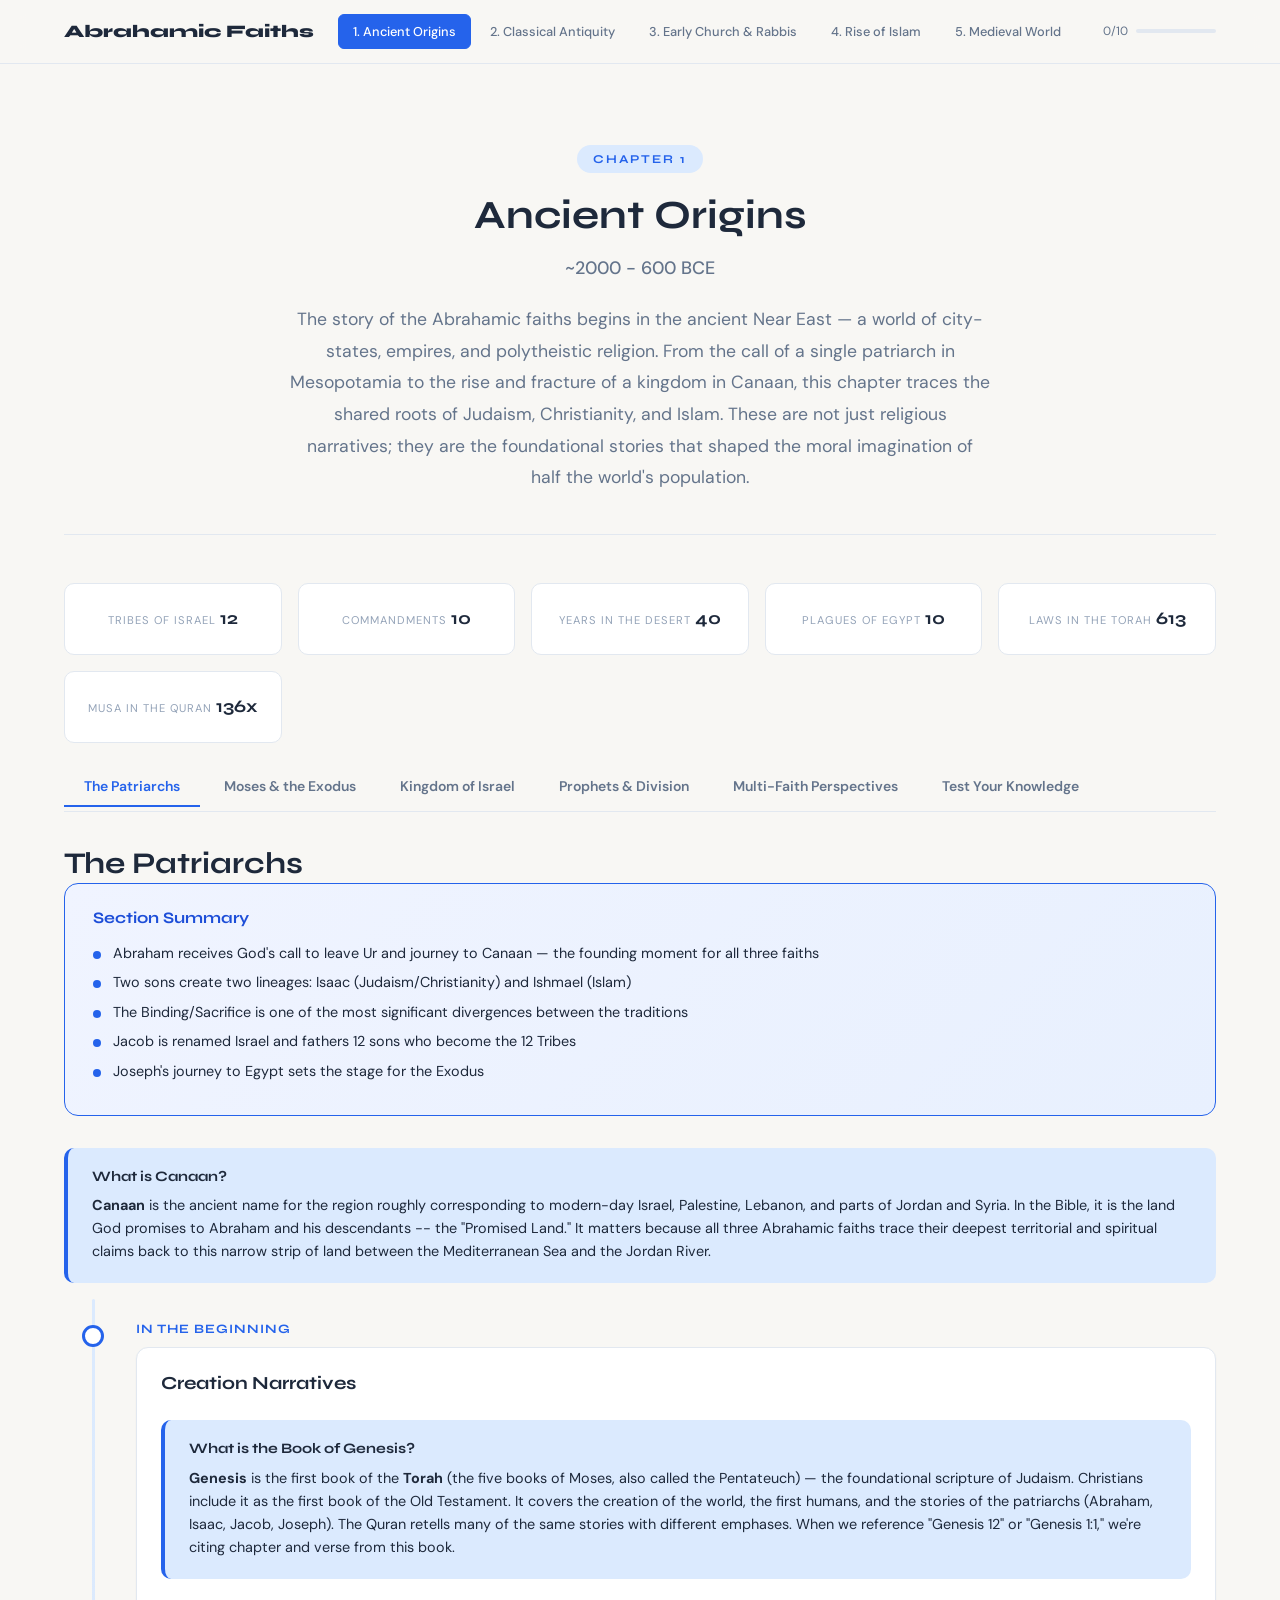
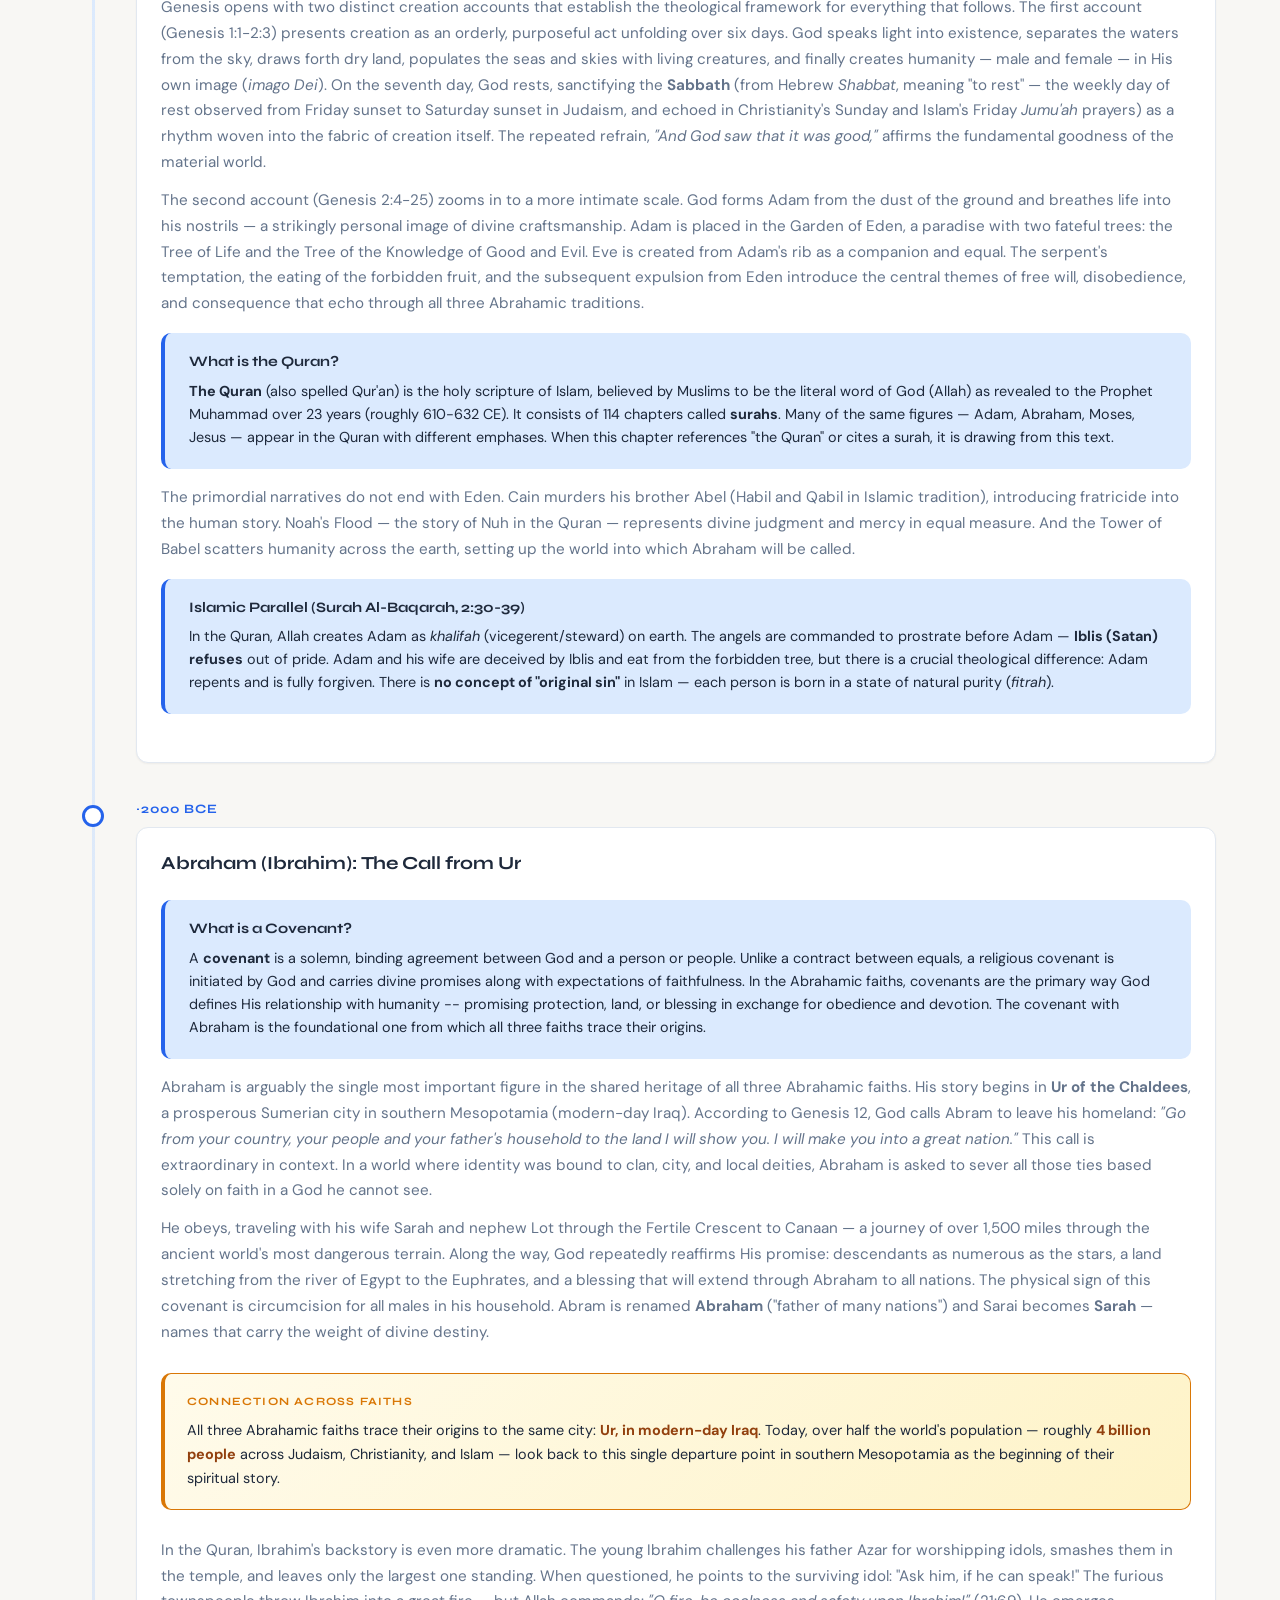
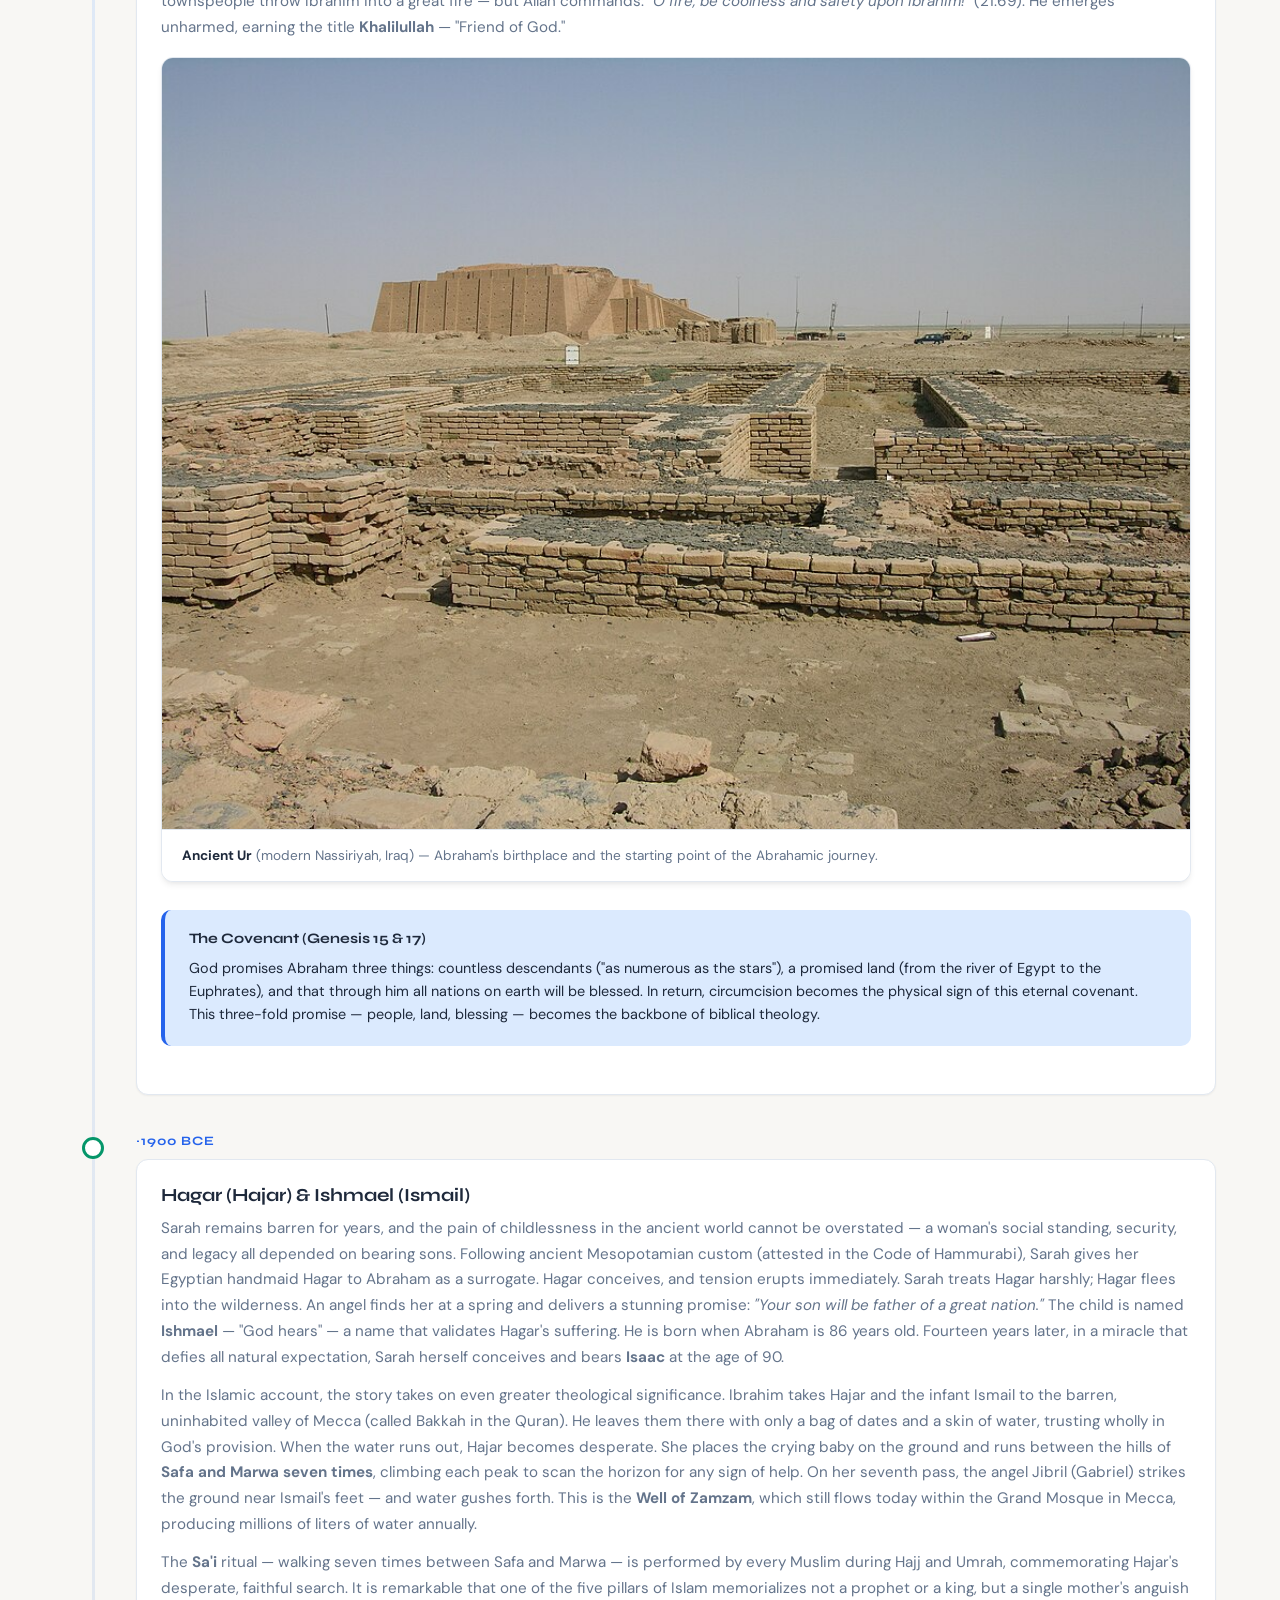
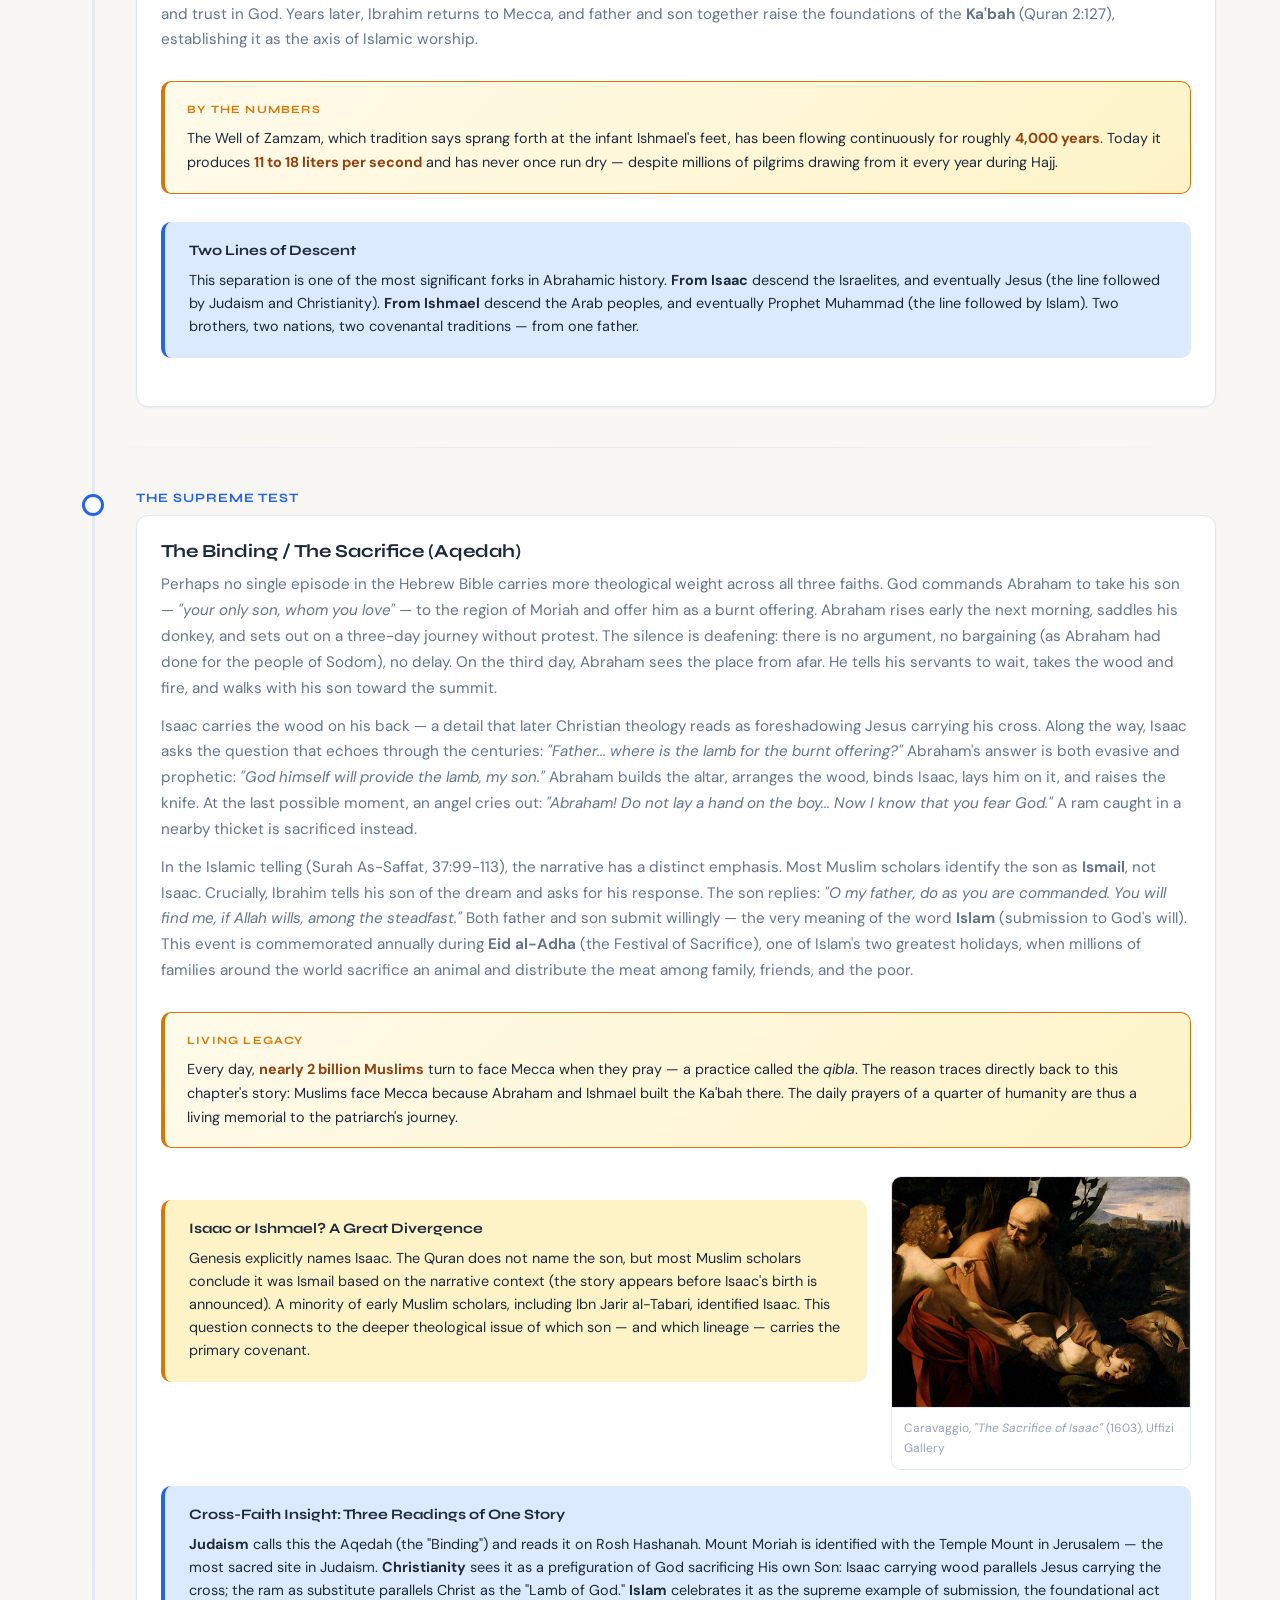
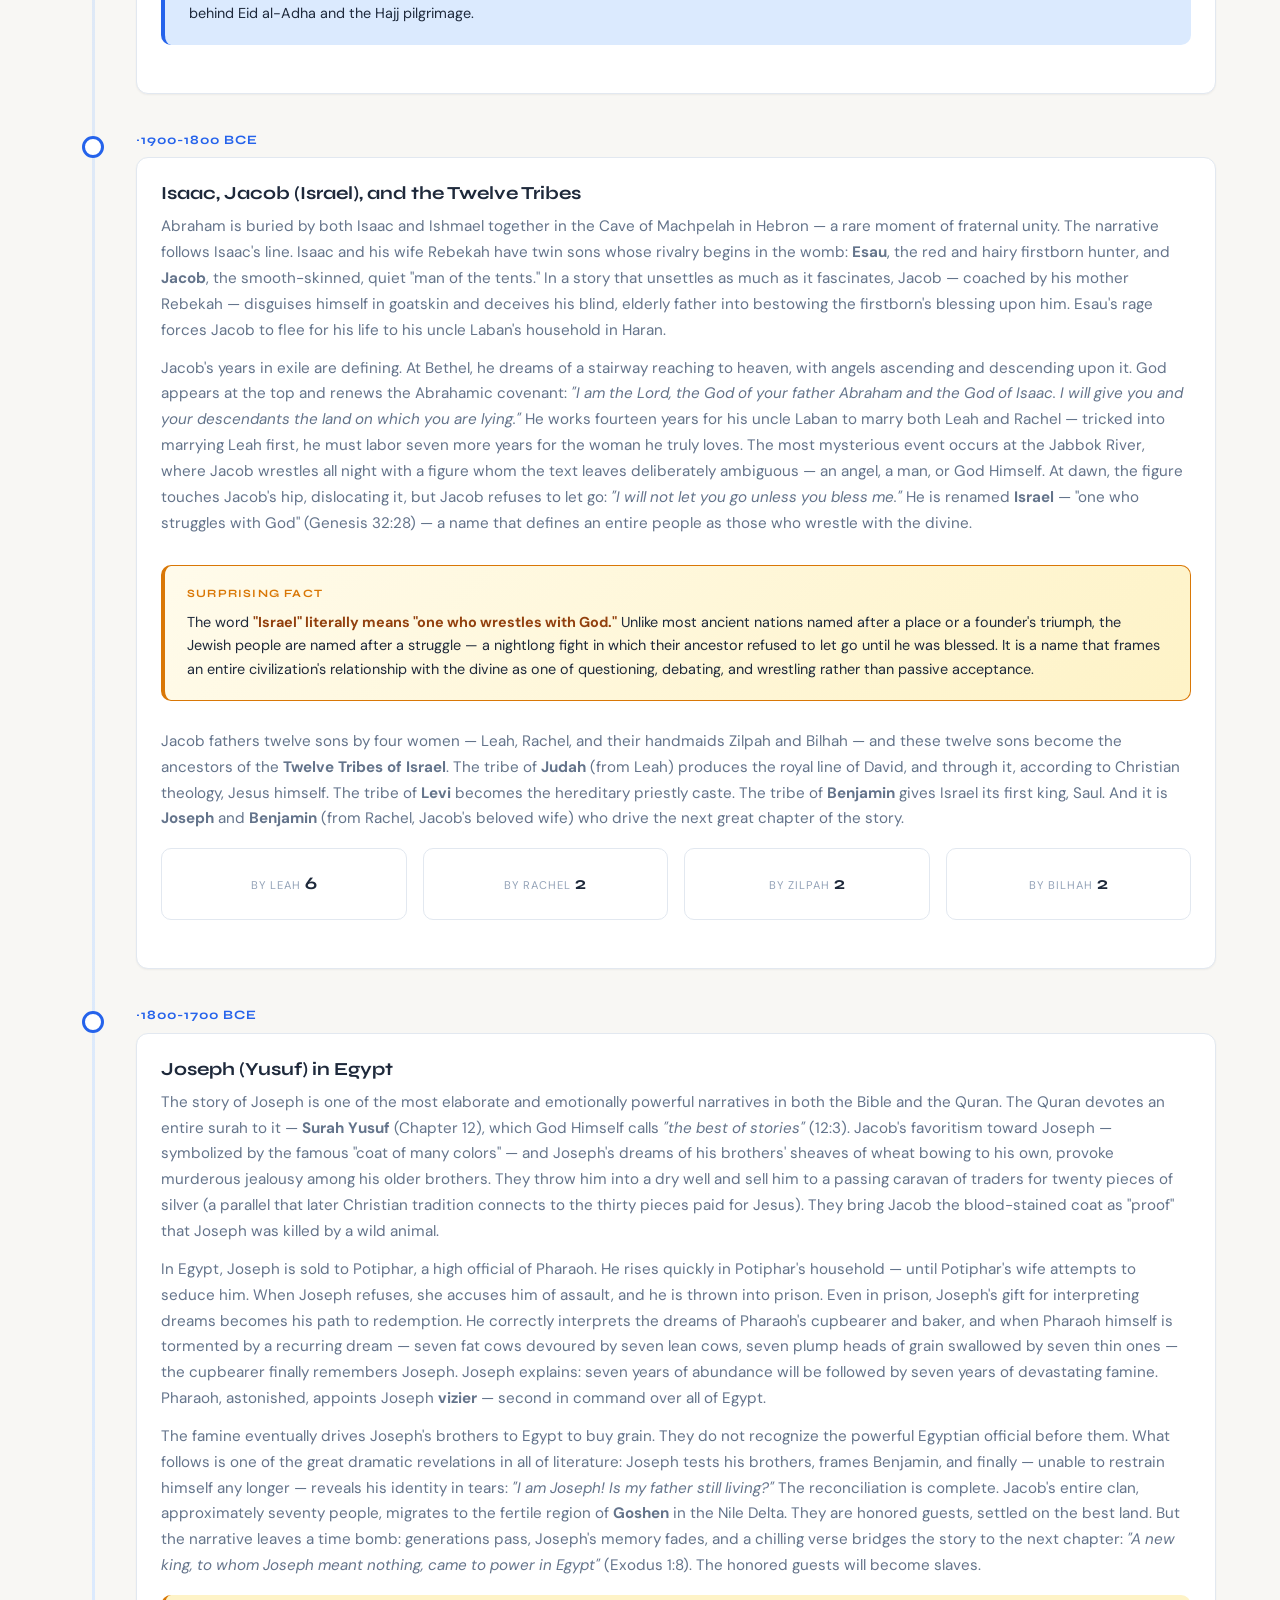
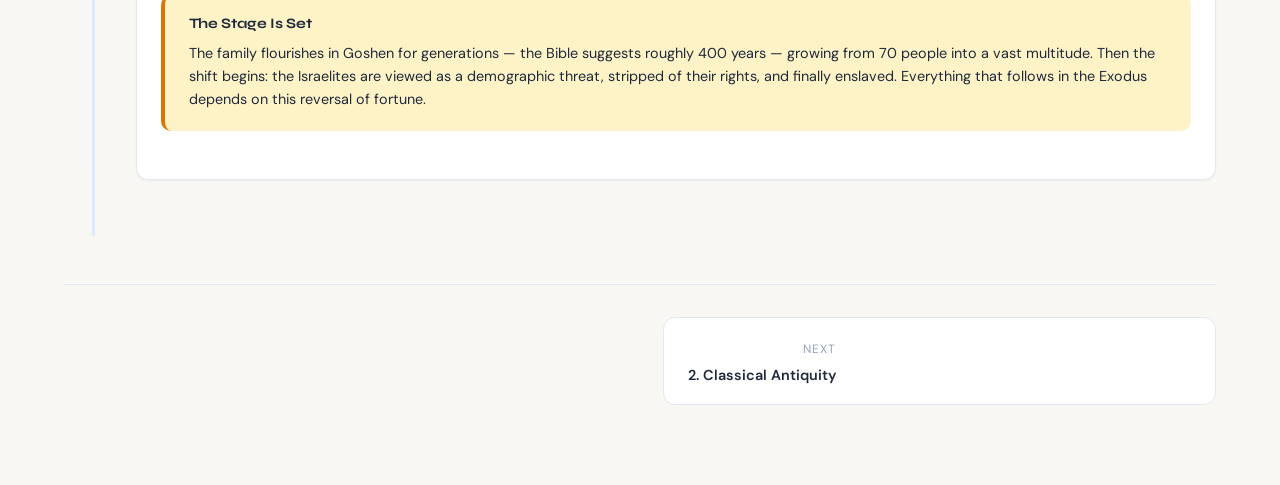
==== commit 05ff8c9d: "Add inline explanation for Sabbath at first mention in Ch1 Co-Authored-By: Claude Opus 4.6 (1M conte" ====
--- a/chapters/01-ancient-origins.html
+++ b/chapters/01-ancient-origins.html
@@ -96,7 +96,7 @@
               <h4>What is the Book of Genesis?</h4>
               <p><strong>Genesis</strong> is the first book of the <strong>Torah</strong> (the five books of Moses, also called the Pentateuch) — the foundational scripture of Judaism. Christians include it as the first book of the Old Testament. It covers the creation of the world, the first humans, and the stories of the patriarchs (Abraham, Isaac, Jacob, Joseph). The Quran retells many of the same stories with different emphases. When we reference "Genesis 12" or "Genesis 1:1," we're citing chapter and verse from this book.</p>
             </div>
-            <p>Genesis opens with two distinct creation accounts that establish the theological framework for everything that follows. The first account (Genesis 1:1-2:3) presents creation as an orderly, purposeful act unfolding over six days. God speaks light into existence, separates the waters from the sky, draws forth dry land, populates the seas and skies with living creatures, and finally creates humanity — male and female — in His own image (<em>imago Dei</em>). On the seventh day, God rests, sanctifying the Sabbath as a rhythm woven into the fabric of creation itself. The repeated refrain, <em>"And God saw that it was good,"</em> affirms the fundamental goodness of the material world.</p>
+            <p>Genesis opens with two distinct creation accounts that establish the theological framework for everything that follows. The first account (Genesis 1:1-2:3) presents creation as an orderly, purposeful act unfolding over six days. God speaks light into existence, separates the waters from the sky, draws forth dry land, populates the seas and skies with living creatures, and finally creates humanity — male and female — in His own image (<em>imago Dei</em>). On the seventh day, God rests, sanctifying the <strong>Sabbath</strong> (from Hebrew <em>Shabbat</em>, meaning "to rest" — the weekly day of rest observed from Friday sunset to Saturday sunset in Judaism, and echoed in Christianity's Sunday and Islam's Friday <em>Jumu'ah</em> prayers) as a rhythm woven into the fabric of creation itself. The repeated refrain, <em>"And God saw that it was good,"</em> affirms the fundamental goodness of the material world.</p>
             <p style="margin-top: 12px;">The second account (Genesis 2:4-25) zooms in to a more intimate scale. God forms Adam from the dust of the ground and breathes life into his nostrils — a strikingly personal image of divine craftsmanship. Adam is placed in the Garden of Eden, a paradise with two fateful trees: the Tree of Life and the Tree of the Knowledge of Good and Evil. Eve is created from Adam's rib as a companion and equal. The serpent's temptation, the eating of the forbidden fruit, and the subsequent expulsion from Eden introduce the central themes of free will, disobedience, and consequence that echo through all three Abrahamic traditions.</p>
             <div class="callout info" style="margin-top: 16px; margin-bottom: 16px;">
               <h4>What is the Quran?</h4>
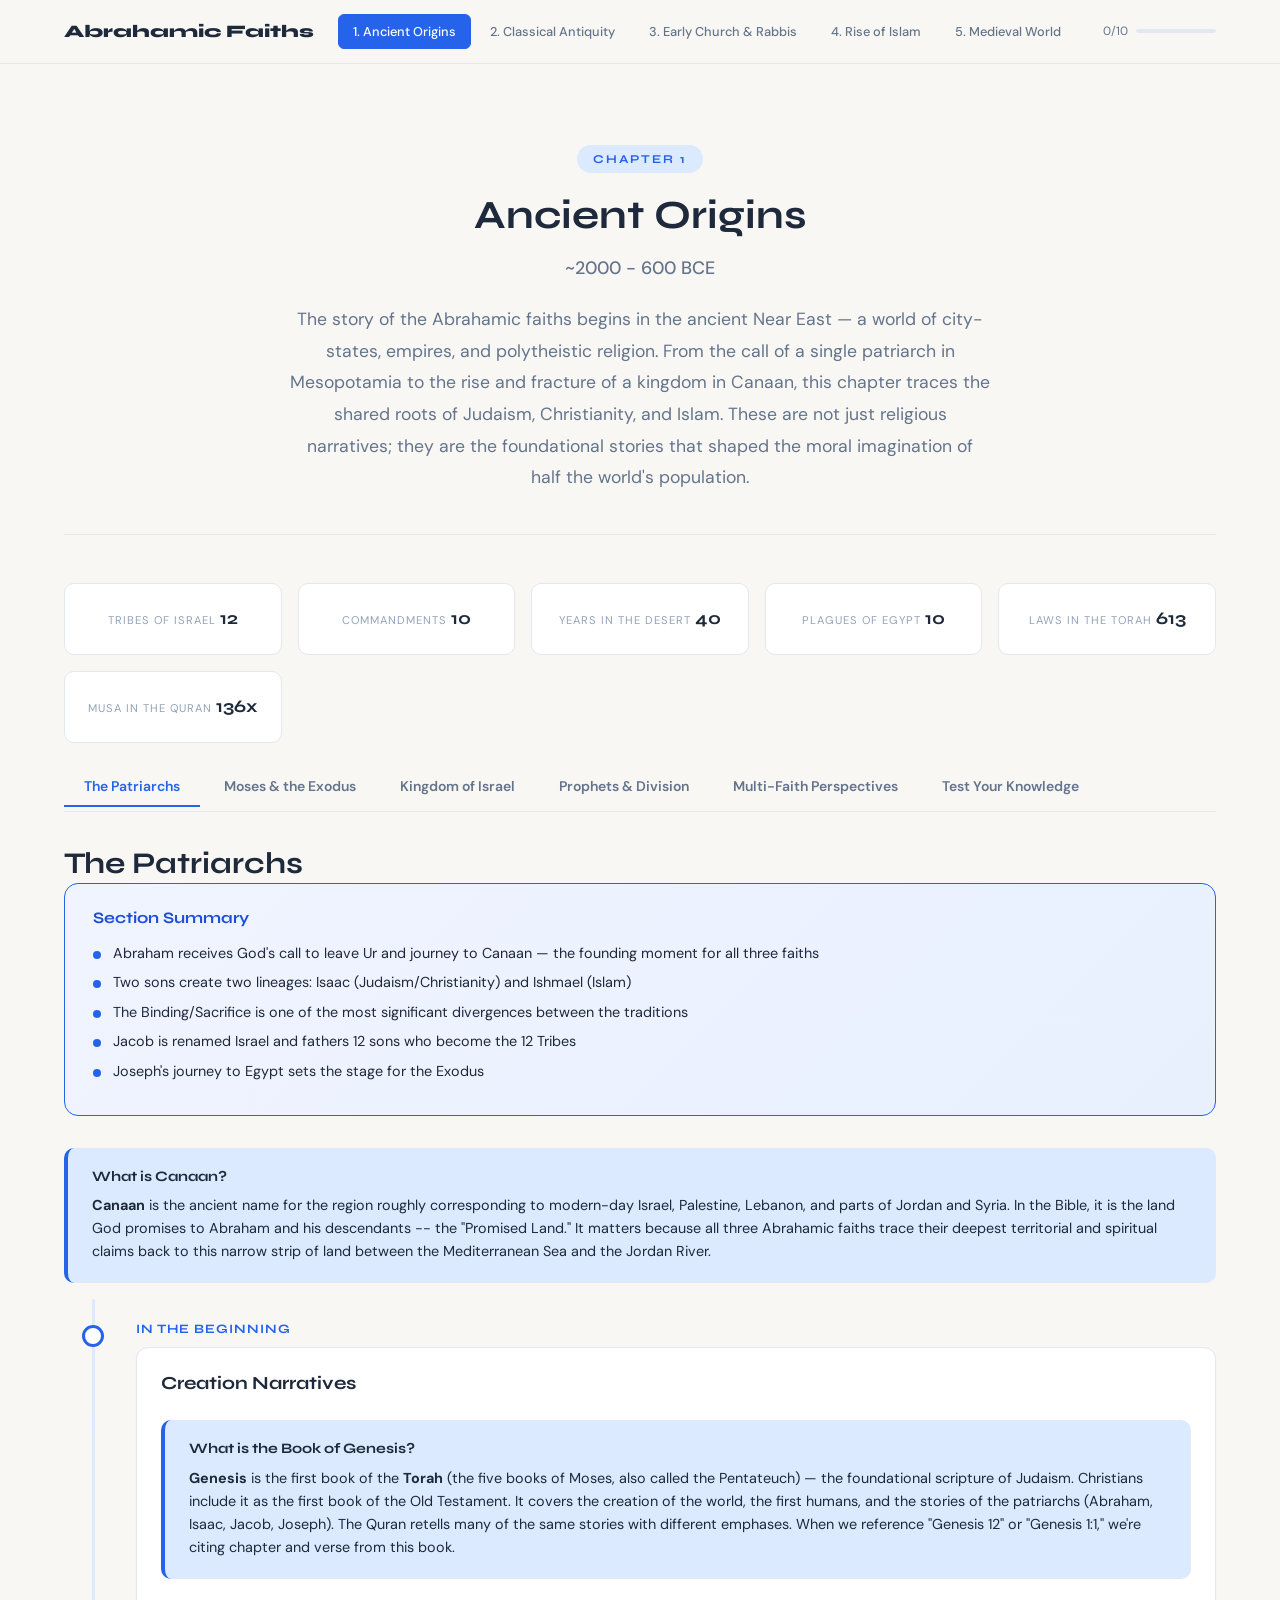
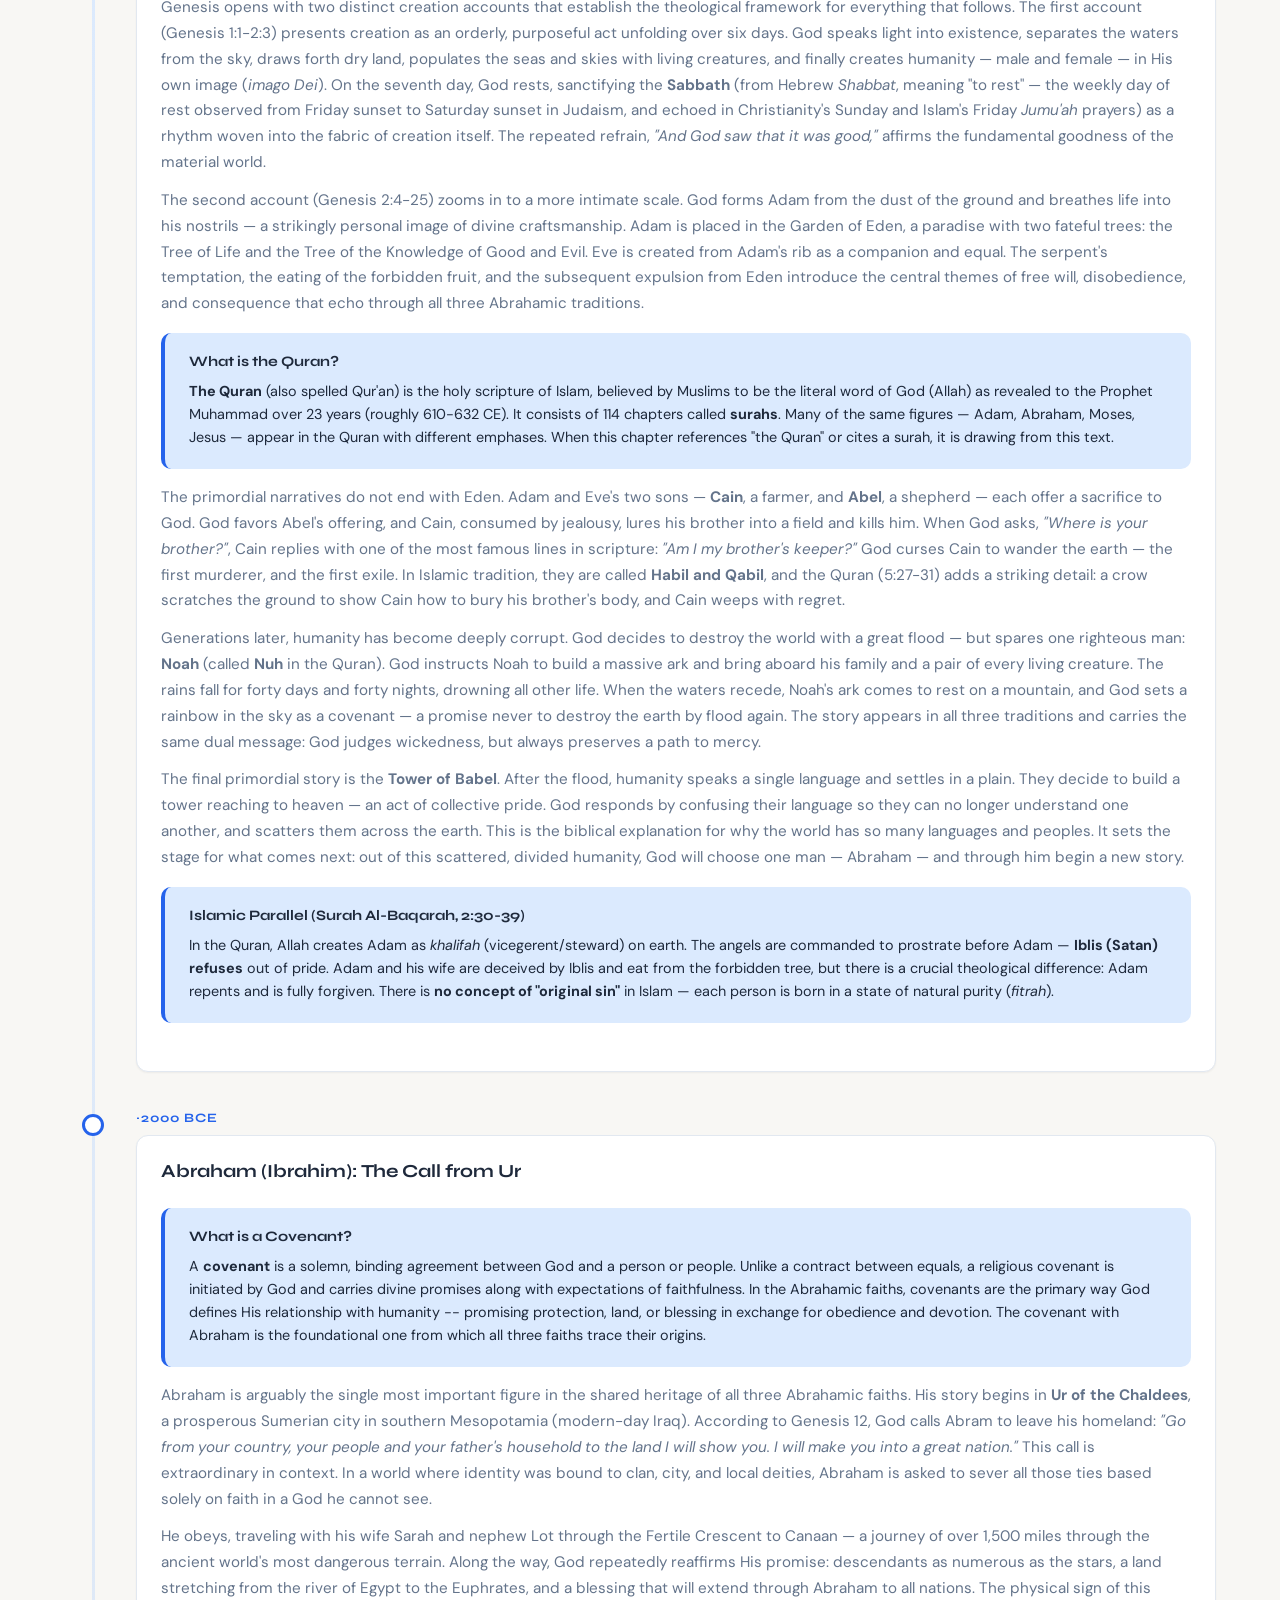
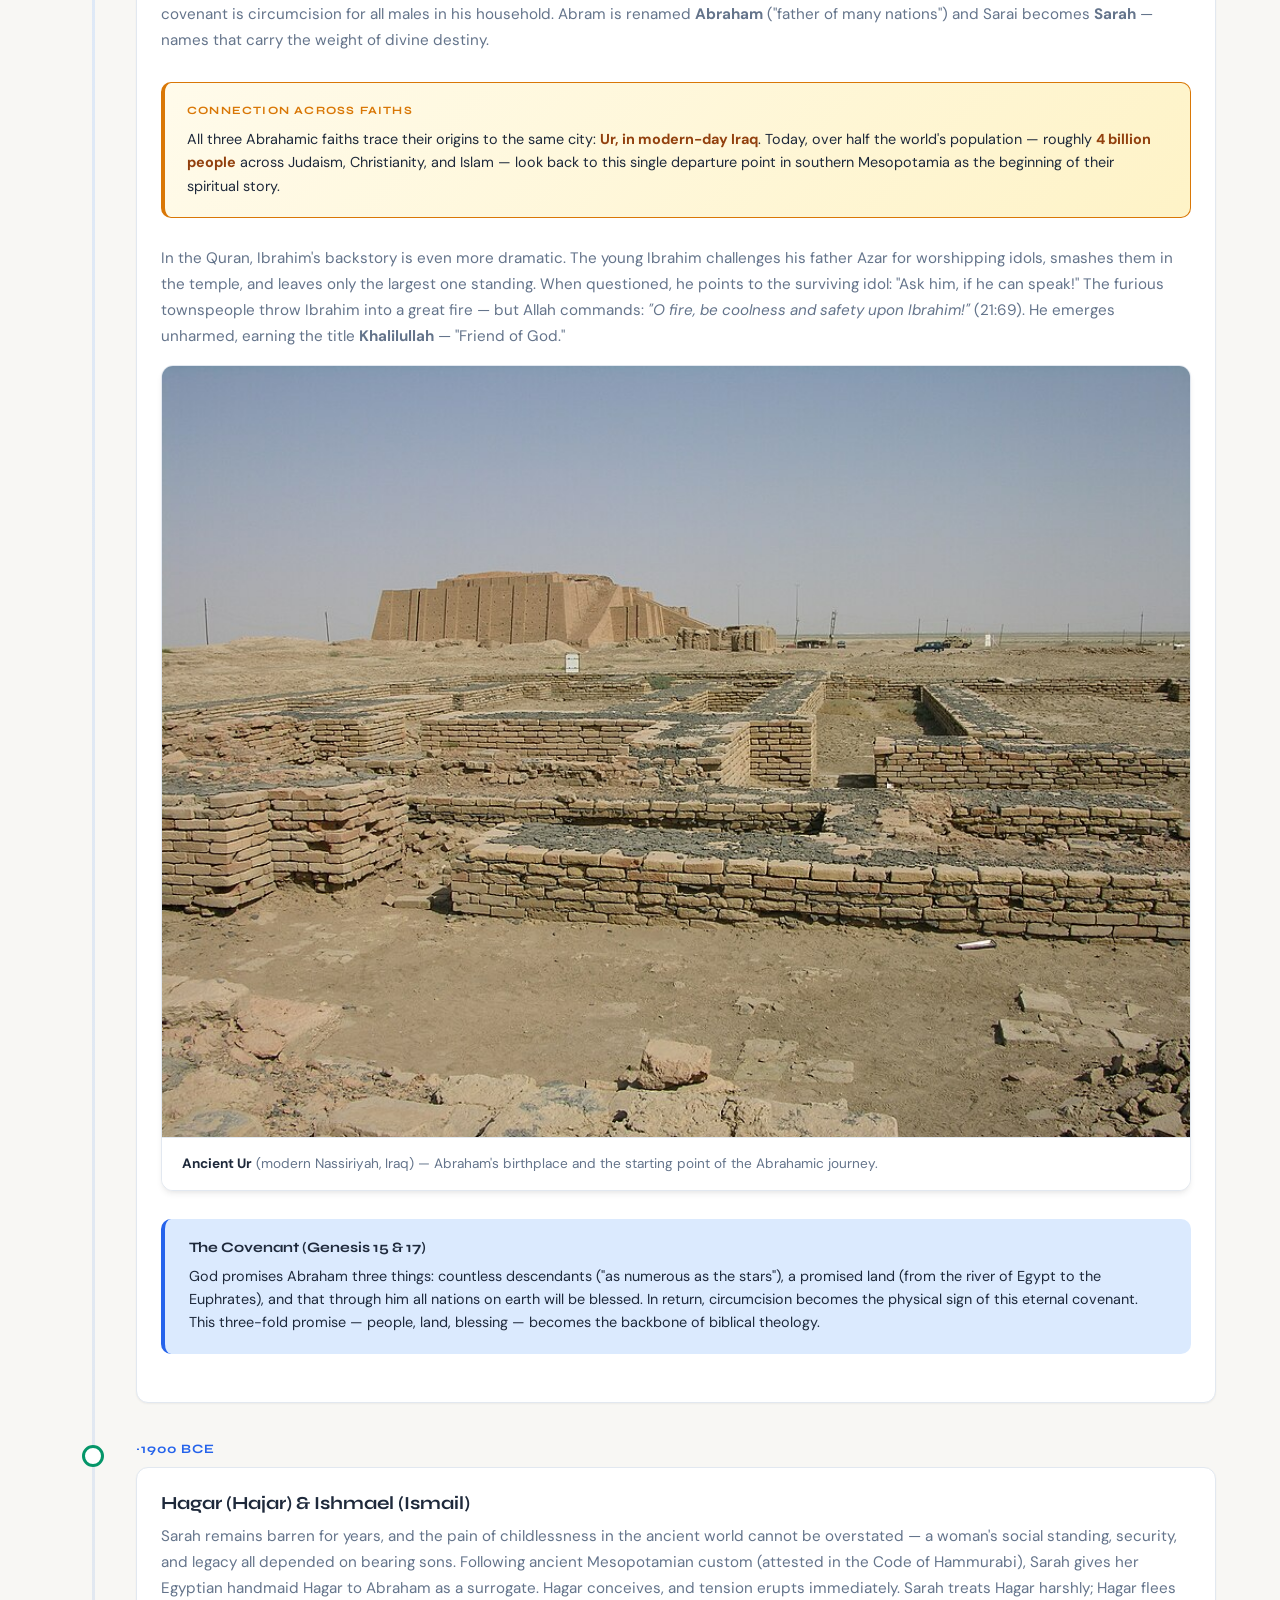
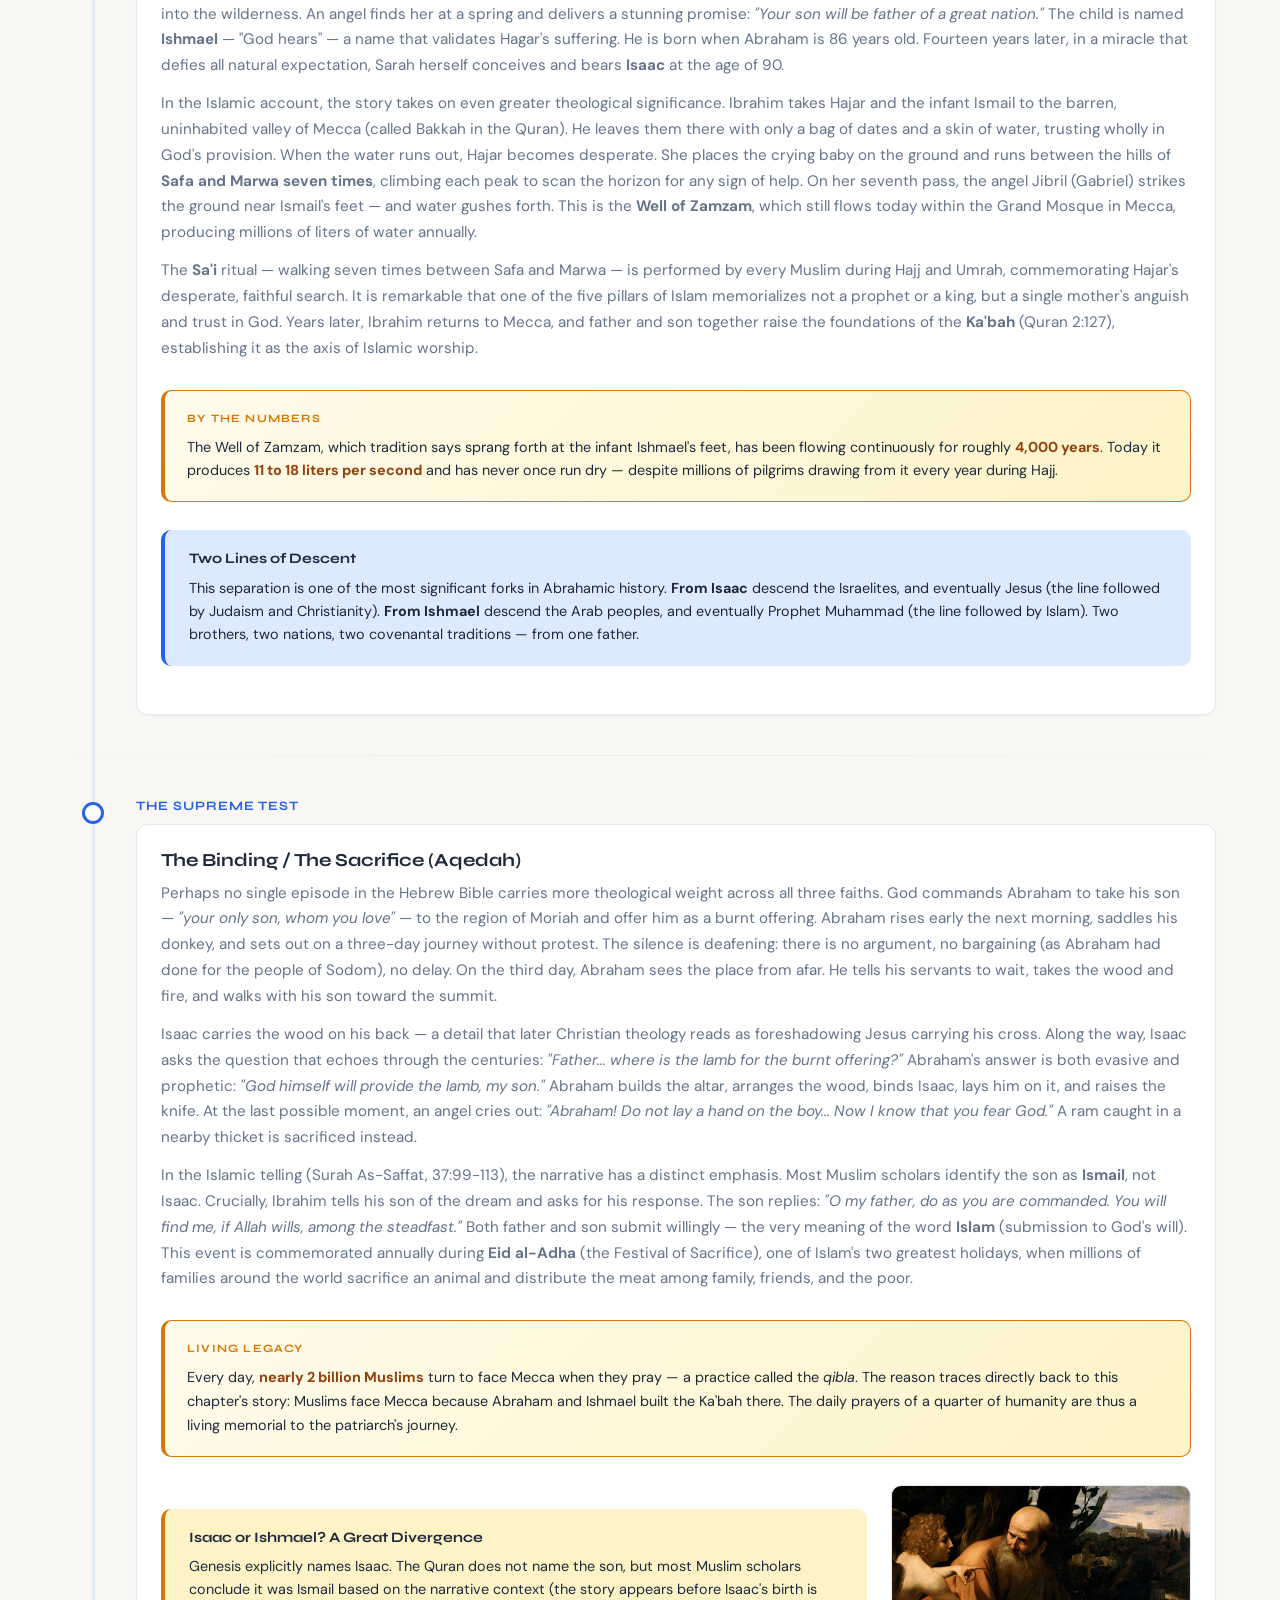
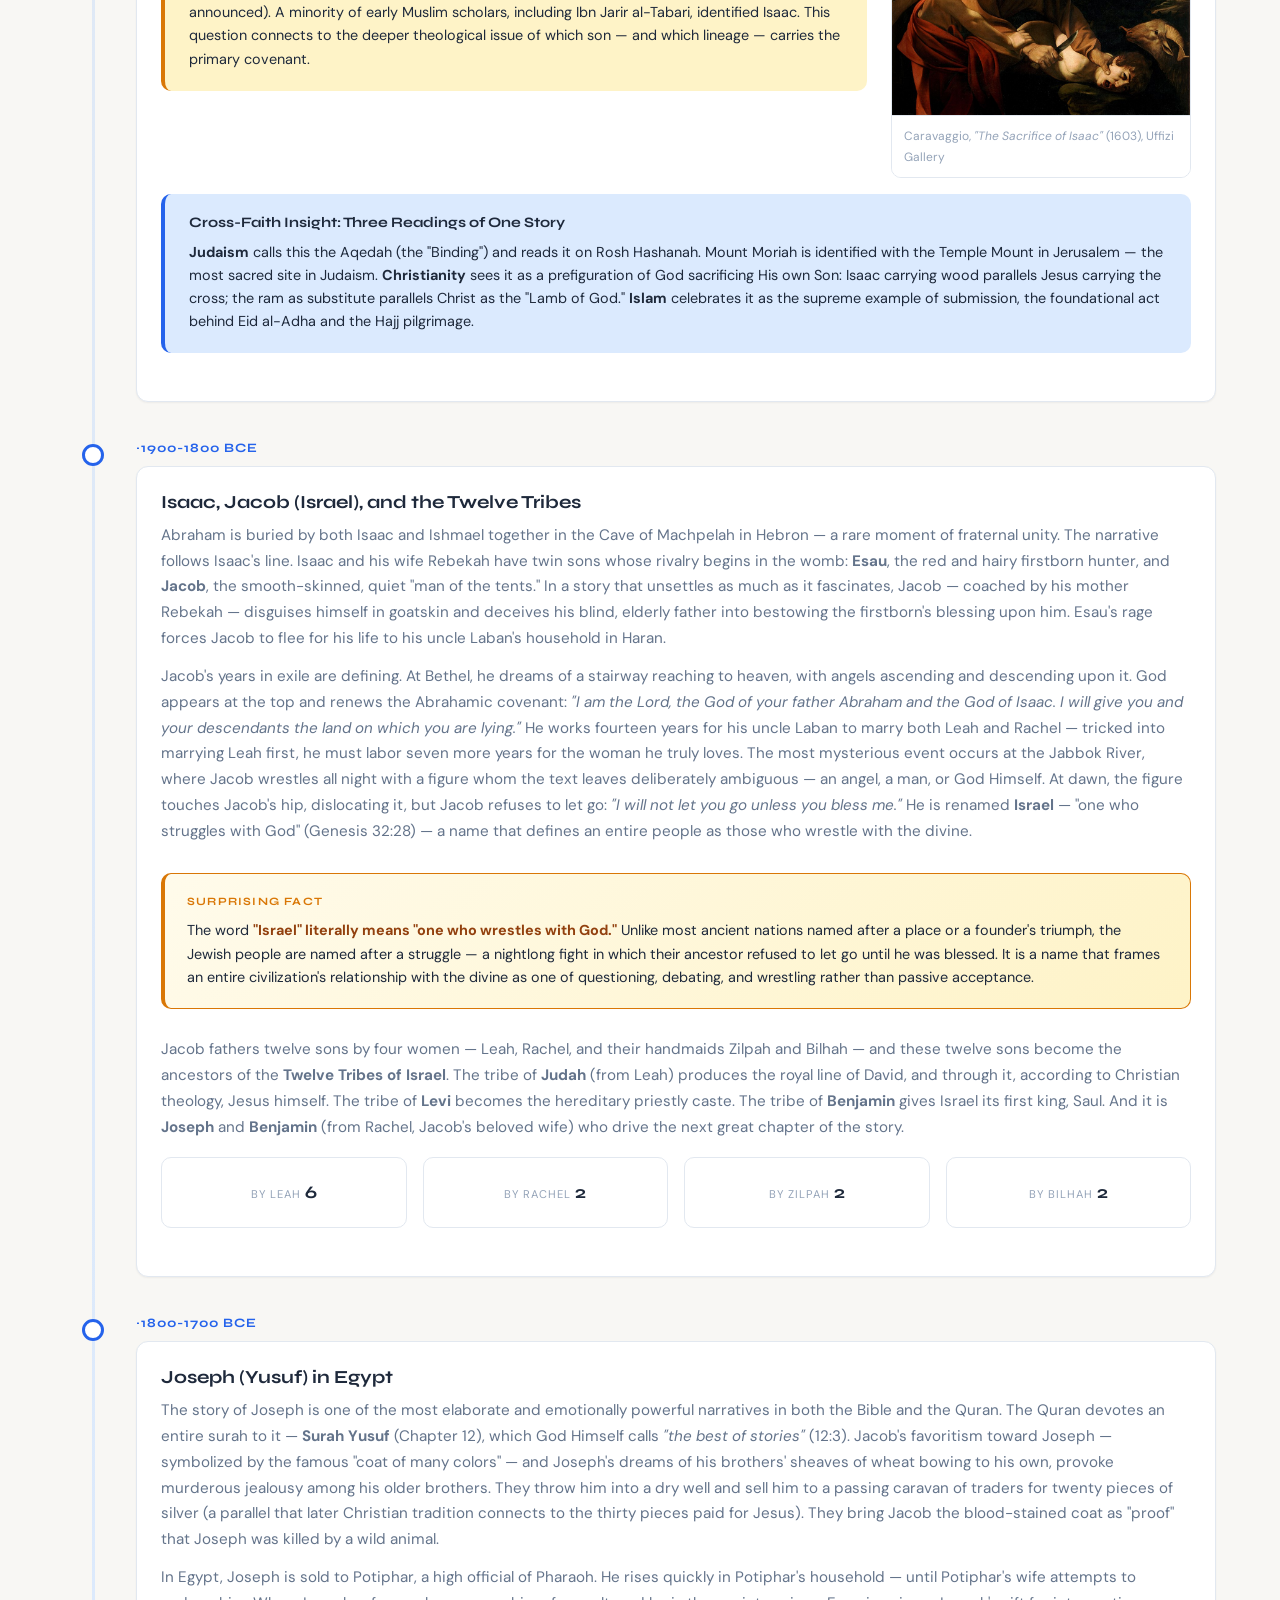
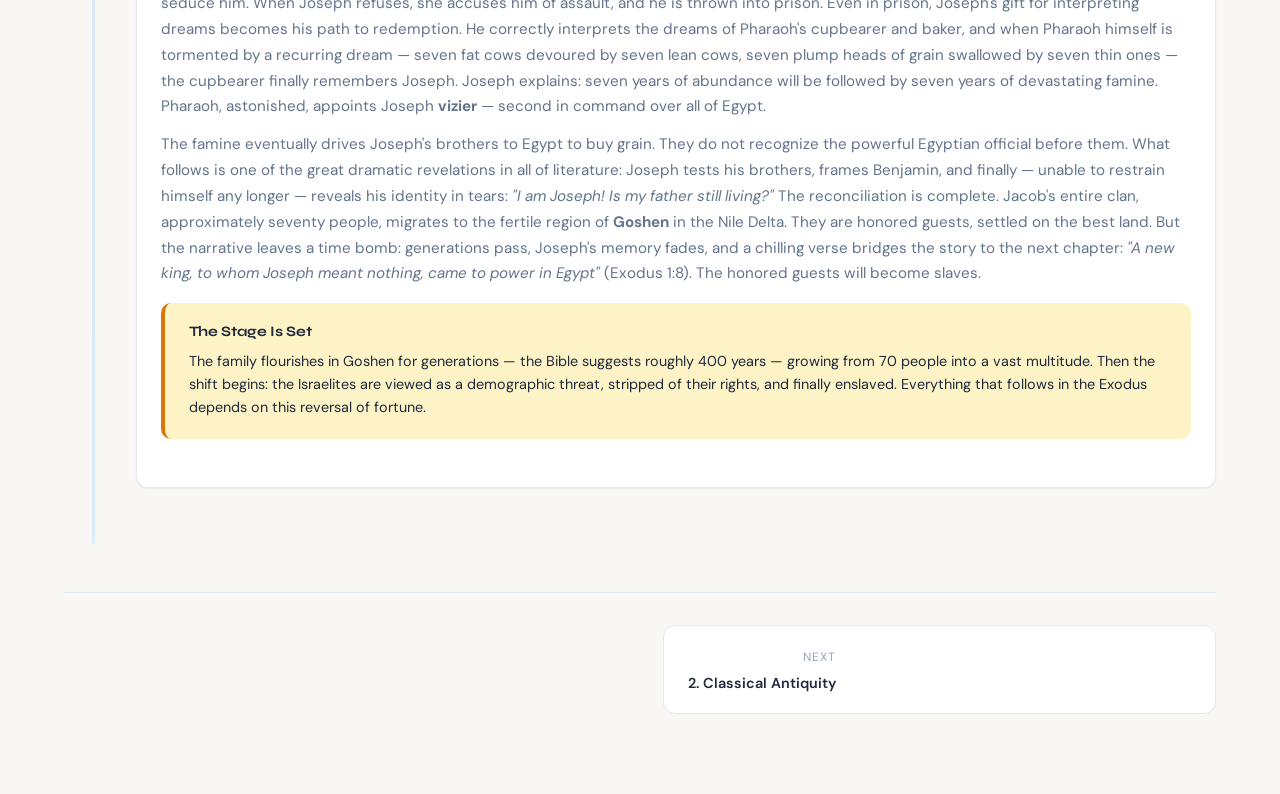
==== commit ac50a350: "Expand Cain/Abel, Noah, Babel — explain stories instead of name-dropping The paragraph previously as" ====
--- a/chapters/01-ancient-origins.html
+++ b/chapters/01-ancient-origins.html
@@ -102,7 +102,11 @@
               <h4>What is the Quran?</h4>
               <p><strong>The Quran</strong> (also spelled Qur'an) is the holy scripture of Islam, believed by Muslims to be the literal word of God (Allah) as revealed to the Prophet Muhammad over 23 years (roughly 610-632 CE). It consists of 114 chapters called <strong>surahs</strong>. Many of the same figures — Adam, Abraham, Moses, Jesus — appear in the Quran with different emphases. When this chapter references "the Quran" or cites a surah, it is drawing from this text.</p>
             </div>
-            <p style="margin-top: 12px;">The primordial narratives do not end with Eden. Cain murders his brother Abel (Habil and Qabil in Islamic tradition), introducing fratricide into the human story. Noah's Flood — the story of Nuh in the Quran — represents divine judgment and mercy in equal measure. And the Tower of Babel scatters humanity across the earth, setting up the world into which Abraham will be called.</p>
+            <p style="margin-top: 12px;">The primordial narratives do not end with Eden. Adam and Eve's two sons — <strong>Cain</strong>, a farmer, and <strong>Abel</strong>, a shepherd — each offer a sacrifice to God. God favors Abel's offering, and Cain, consumed by jealousy, lures his brother into a field and kills him. When God asks, <em>"Where is your brother?"</em>, Cain replies with one of the most famous lines in scripture: <em>"Am I my brother's keeper?"</em> God curses Cain to wander the earth — the first murderer, and the first exile. In Islamic tradition, they are called <strong>Habil and Qabil</strong>, and the Quran (5:27-31) adds a striking detail: a crow scratches the ground to show Cain how to bury his brother's body, and Cain weeps with regret.</p>
+
+            <p style="margin-top: 12px;">Generations later, humanity has become deeply corrupt. God decides to destroy the world with a great flood — but spares one righteous man: <strong>Noah</strong> (called <strong>Nuh</strong> in the Quran). God instructs Noah to build a massive ark and bring aboard his family and a pair of every living creature. The rains fall for forty days and forty nights, drowning all other life. When the waters recede, Noah's ark comes to rest on a mountain, and God sets a rainbow in the sky as a covenant — a promise never to destroy the earth by flood again. The story appears in all three traditions and carries the same dual message: God judges wickedness, but always preserves a path to mercy.</p>
+
+            <p style="margin-top: 12px;">The final primordial story is the <strong>Tower of Babel</strong>. After the flood, humanity speaks a single language and settles in a plain. They decide to build a tower reaching to heaven — an act of collective pride. God responds by confusing their language so they can no longer understand one another, and scatters them across the earth. This is the biblical explanation for why the world has so many languages and peoples. It sets the stage for what comes next: out of this scattered, divided humanity, God will choose one man — Abraham — and through him begin a new story.</p>
 
             <div class="callout info" style="margin-top: 16px;">
               <h4>Islamic Parallel (Surah Al-Baqarah, 2:30-39)</h4>
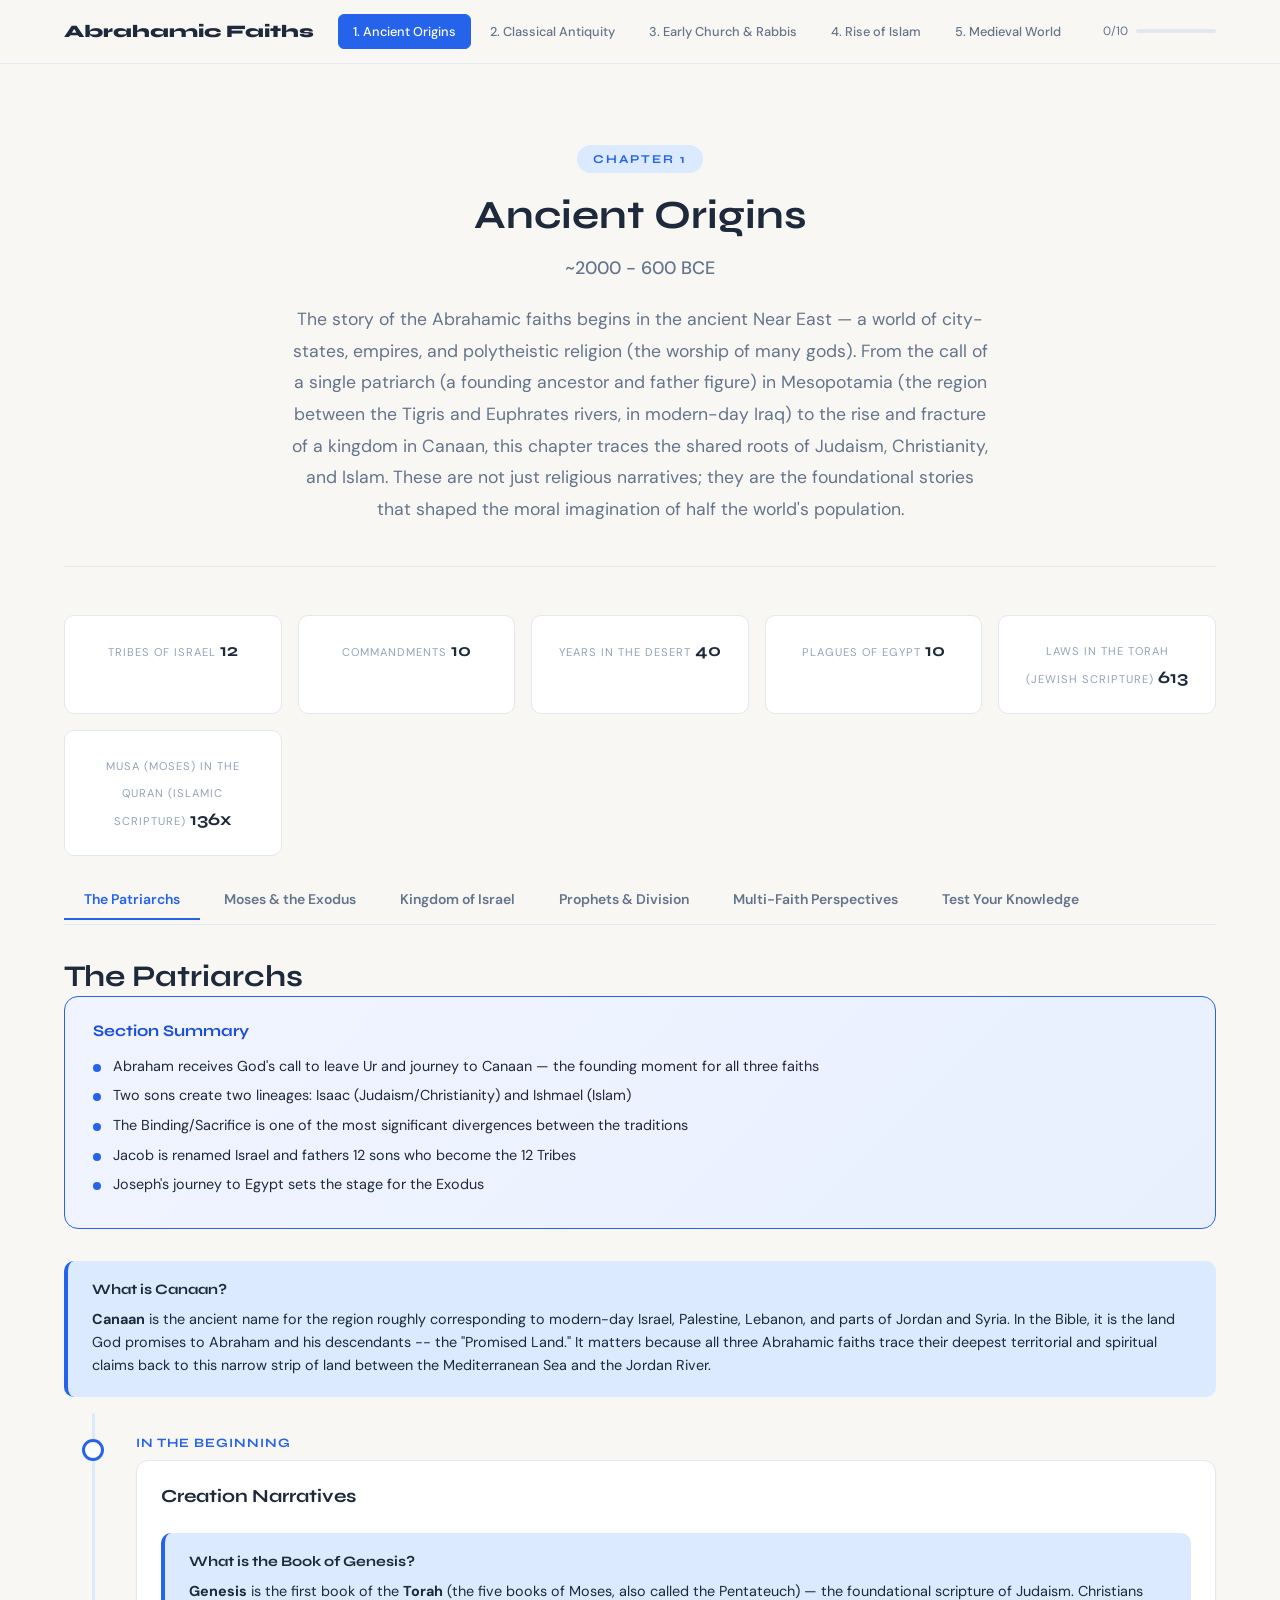
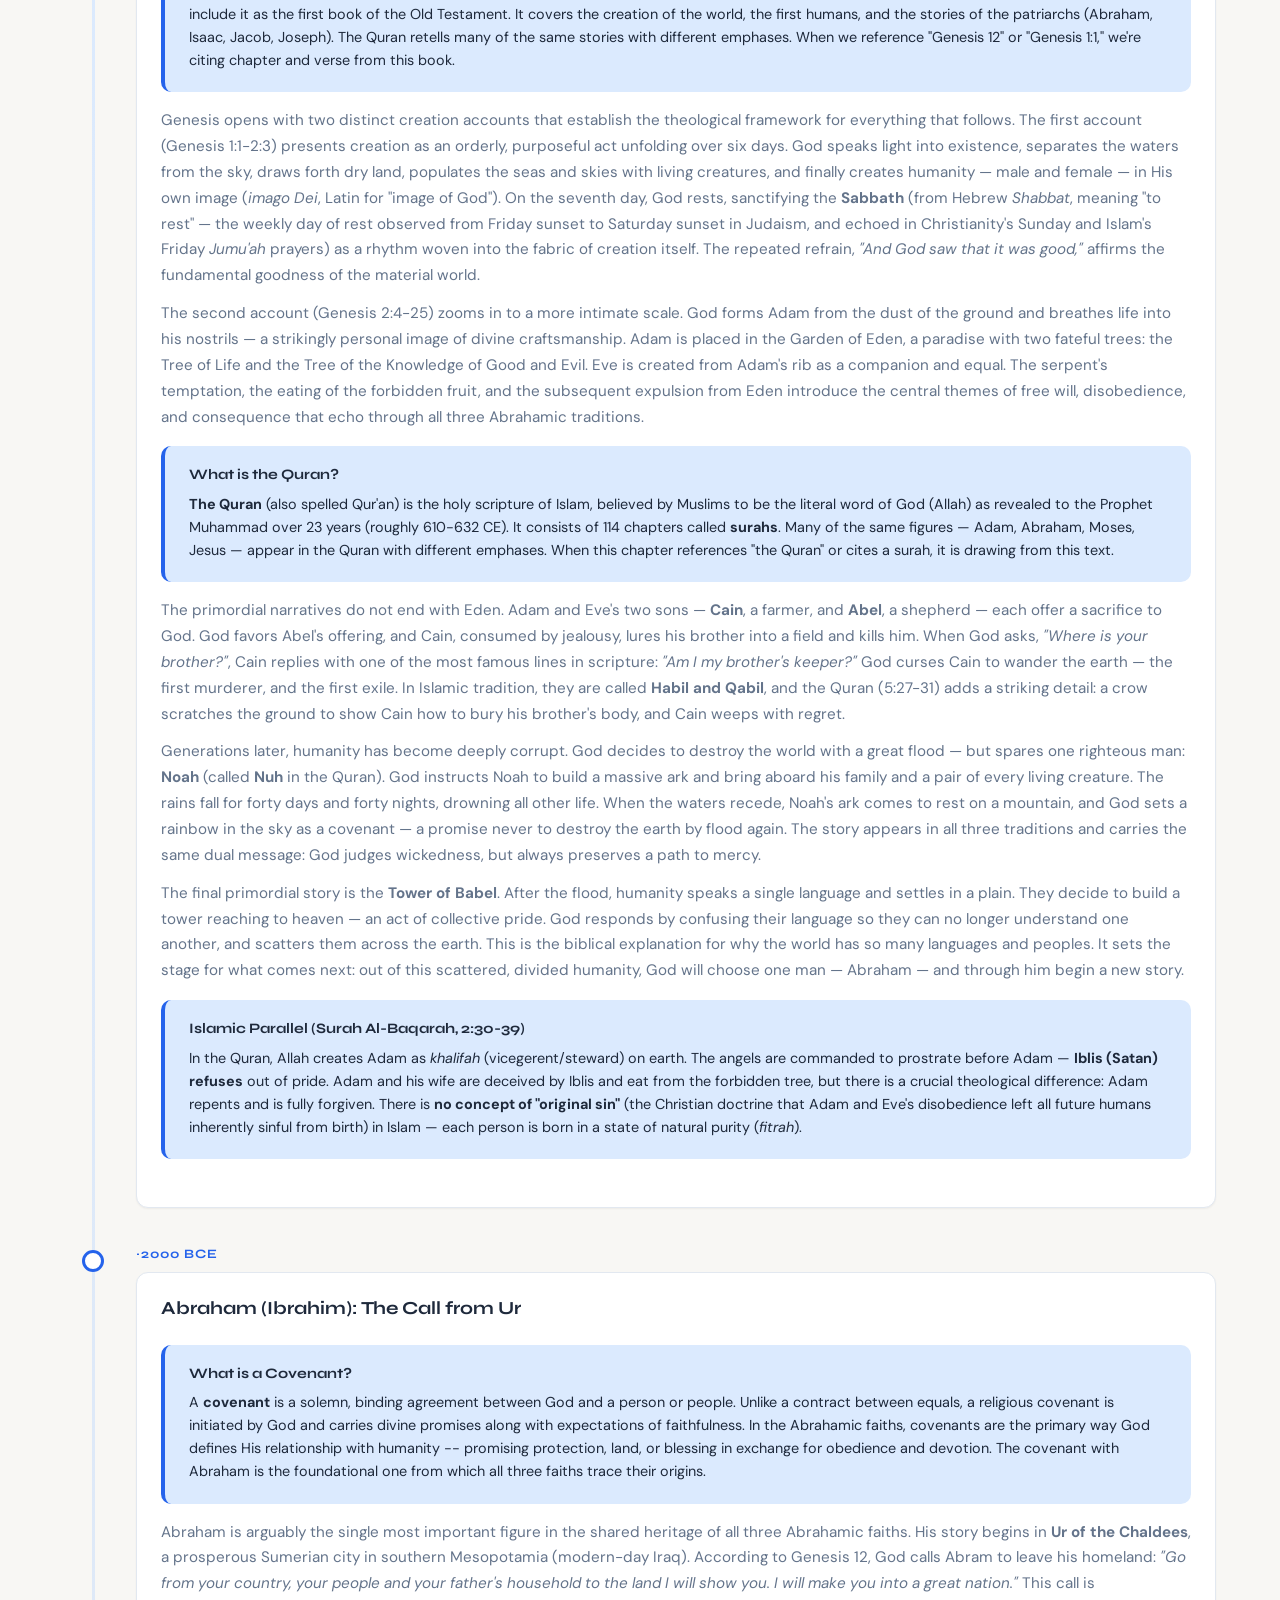
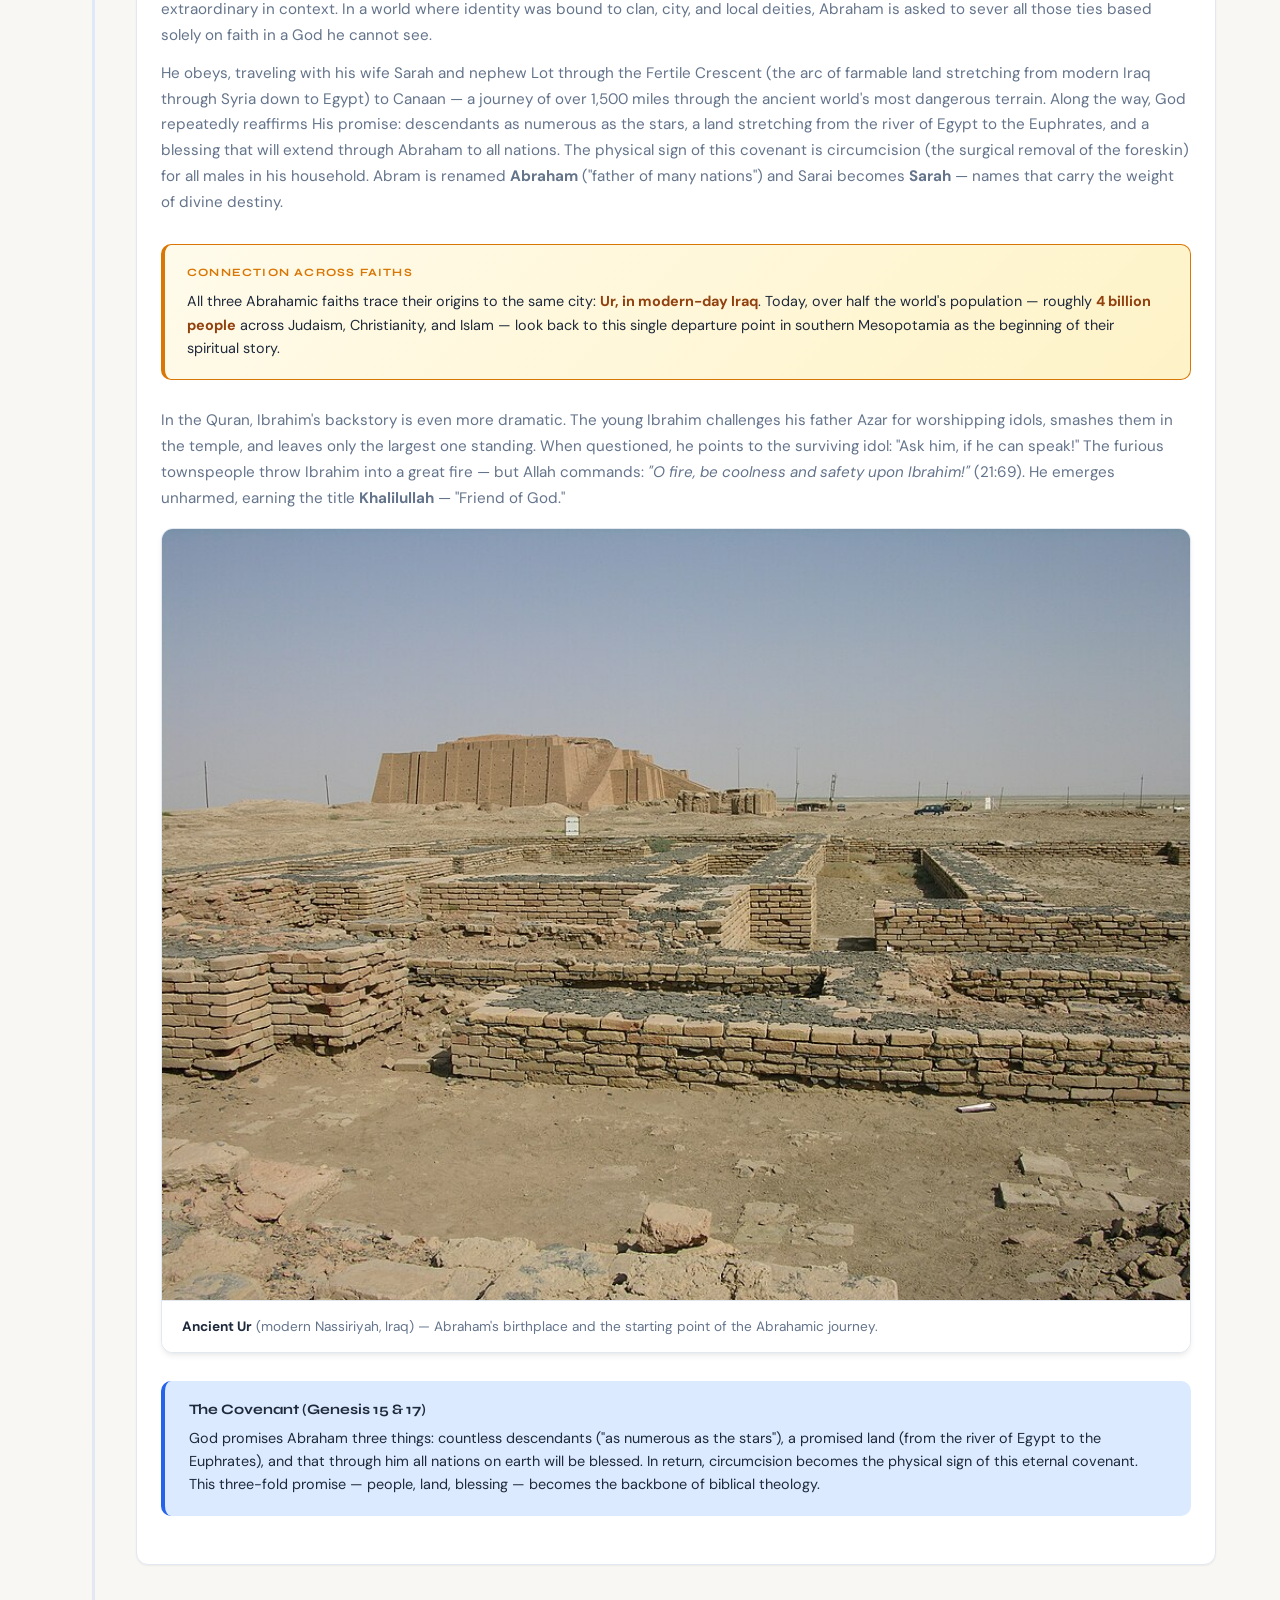
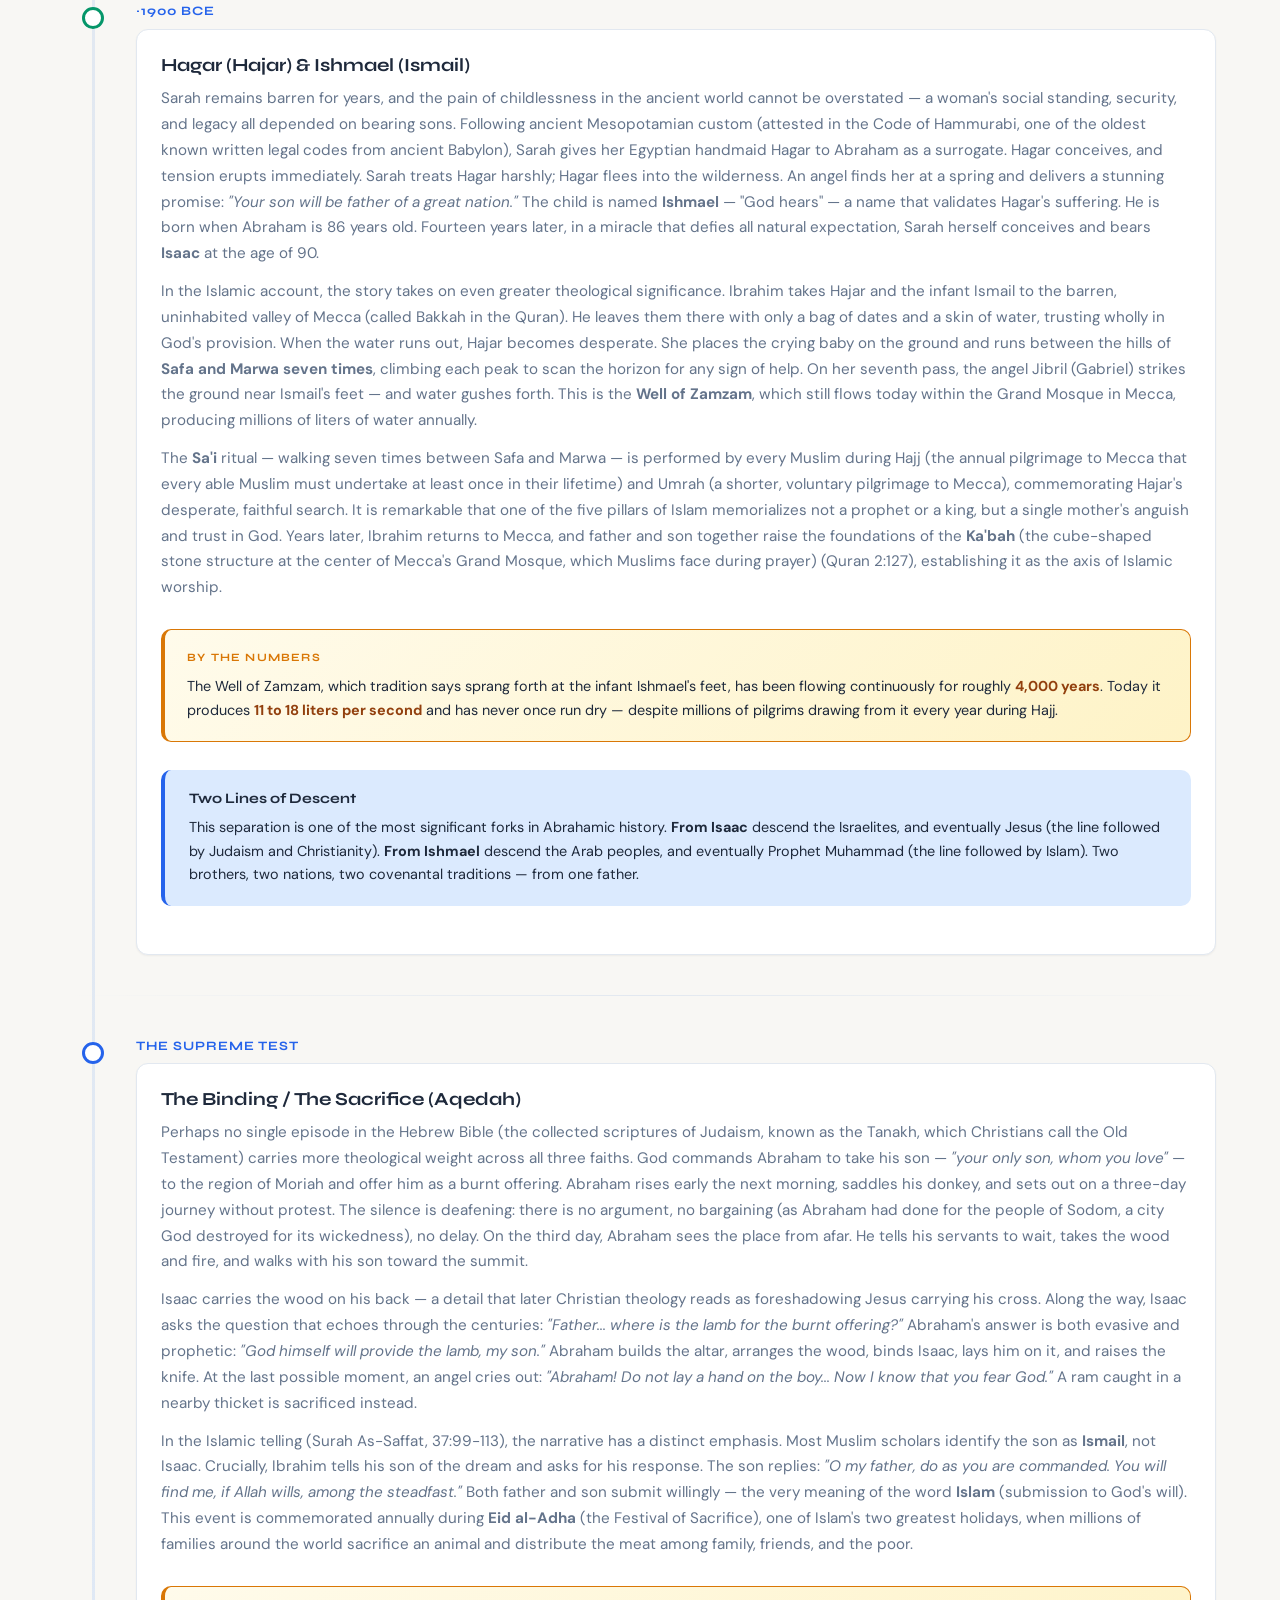
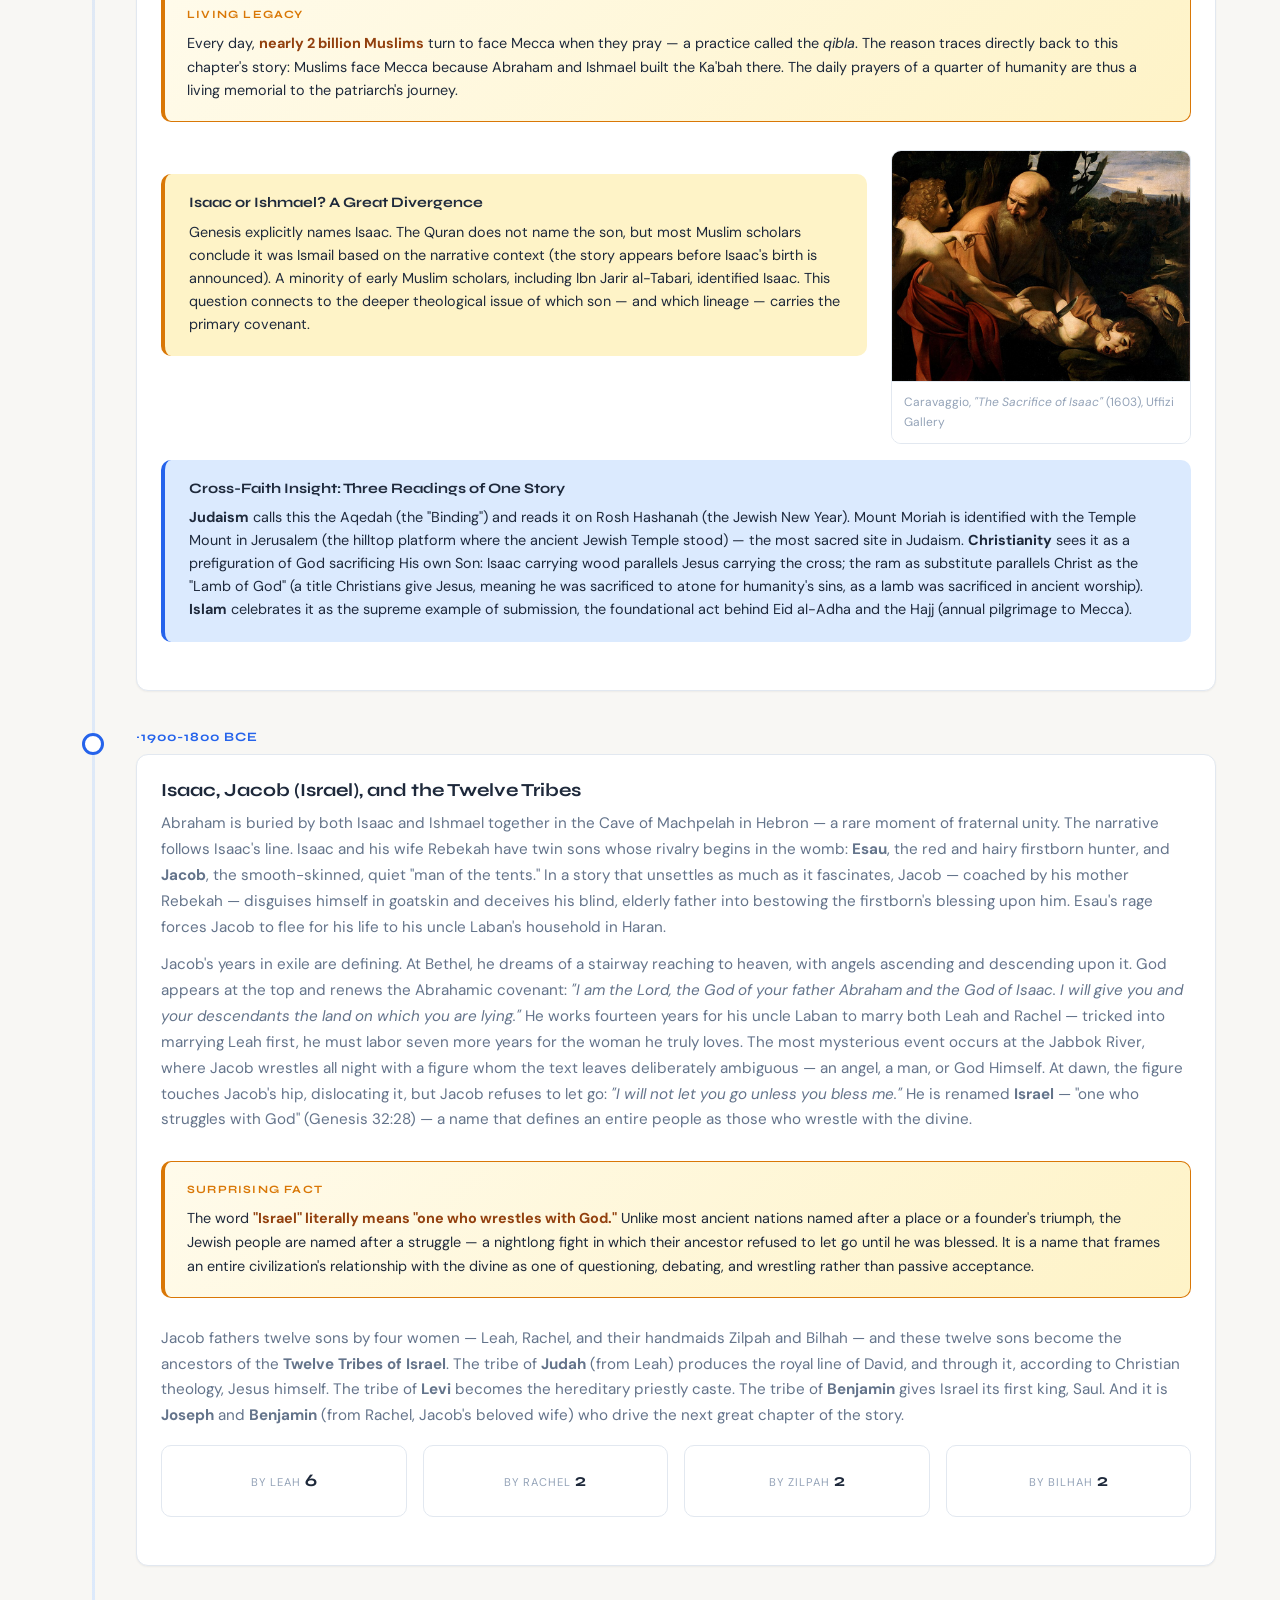
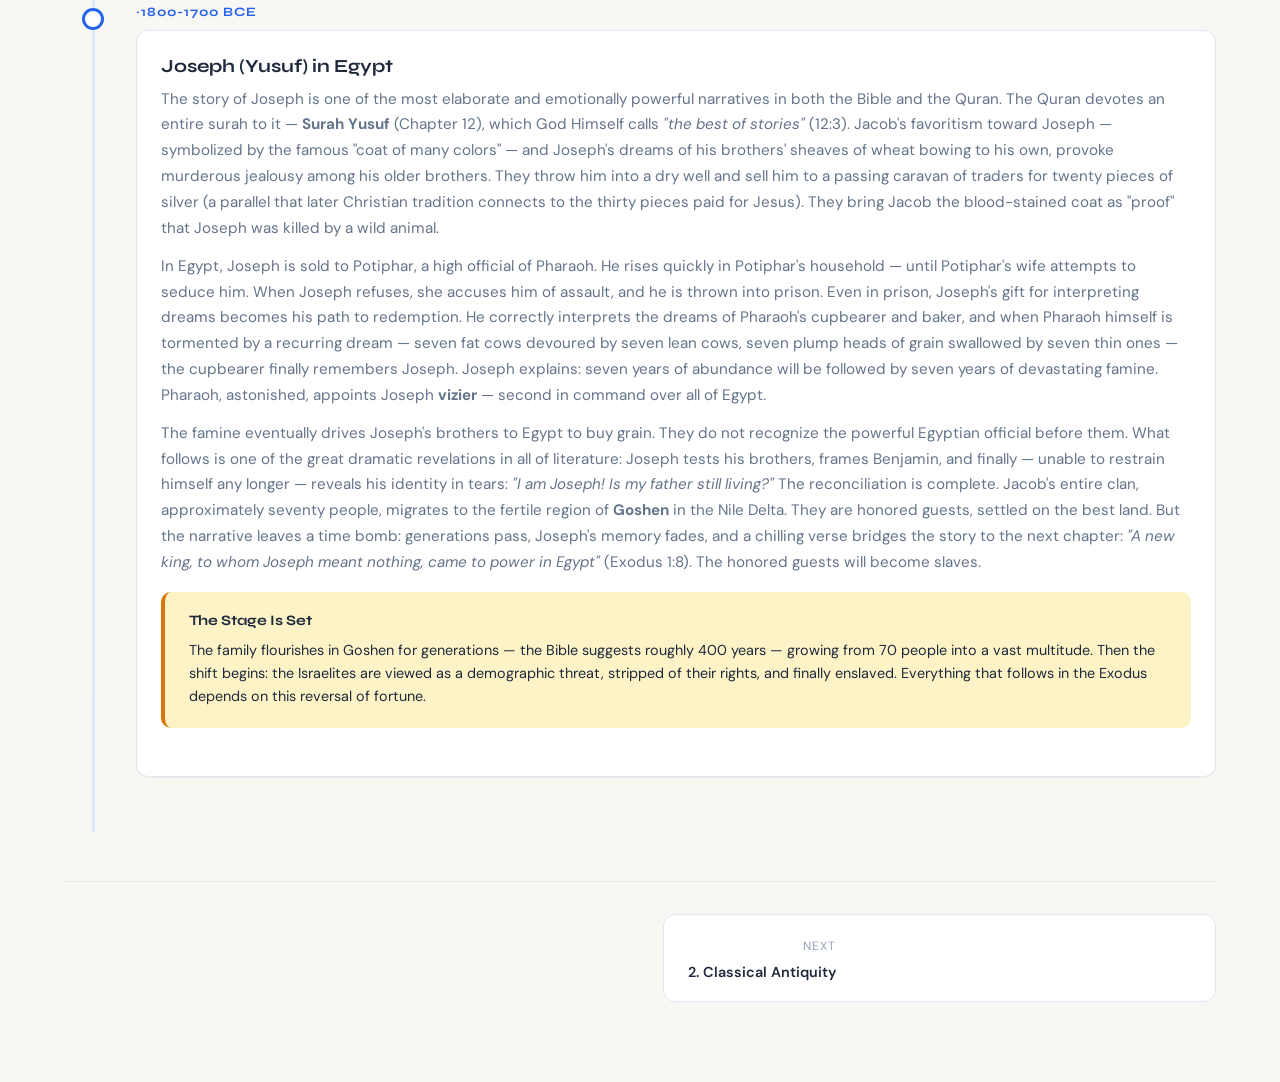
==== commit c771ed2a: "Add 300+ inline explanations — zero assumed knowledge Every proper noun, religious concept, historic" ====
--- a/chapters/01-ancient-origins.html
+++ b/chapters/01-ancient-origins.html
@@ -19,7 +19,7 @@
       <h1>Ancient Origins</h1>
       <span class="date-range">~2000 - 600 BCE</span>
       <p class="chapter-intro">
-        The story of the Abrahamic faiths begins in the ancient Near East — a world of city-states, empires, and polytheistic religion. From the call of a single patriarch in Mesopotamia to the rise and fracture of a kingdom in Canaan, this chapter traces the shared roots of Judaism, Christianity, and Islam. These are not just religious narratives; they are the foundational stories that shaped the moral imagination of half the world's population.
+        The story of the Abrahamic faiths begins in the ancient Near East — a world of city-states, empires, and polytheistic religion (the worship of many gods). From the call of a single patriarch (a founding ancestor and father figure) in Mesopotamia (the region between the Tigris and Euphrates rivers, in modern-day Iraq) to the rise and fracture of a kingdom in Canaan, this chapter traces the shared roots of Judaism, Christianity, and Islam. These are not just religious narratives; they are the foundational stories that shaped the moral imagination of half the world's population.
       </p>
     </div>
 
@@ -42,11 +42,11 @@
         <span class="fact-value">10</span>
       </div>
       <div class="key-fact">
-        <span class="fact-label">Laws in the Torah</span>
+        <span class="fact-label">Laws in the Torah (Jewish scripture)</span>
         <span class="fact-value">613</span>
       </div>
       <div class="key-fact">
-        <span class="fact-label">Musa in the Quran</span>
+        <span class="fact-label">Musa (Moses) in the Quran (Islamic scripture)</span>
         <span class="fact-value">136x</span>
       </div>
     </div>
@@ -96,7 +96,7 @@
               <h4>What is the Book of Genesis?</h4>
               <p><strong>Genesis</strong> is the first book of the <strong>Torah</strong> (the five books of Moses, also called the Pentateuch) — the foundational scripture of Judaism. Christians include it as the first book of the Old Testament. It covers the creation of the world, the first humans, and the stories of the patriarchs (Abraham, Isaac, Jacob, Joseph). The Quran retells many of the same stories with different emphases. When we reference "Genesis 12" or "Genesis 1:1," we're citing chapter and verse from this book.</p>
             </div>
-            <p>Genesis opens with two distinct creation accounts that establish the theological framework for everything that follows. The first account (Genesis 1:1-2:3) presents creation as an orderly, purposeful act unfolding over six days. God speaks light into existence, separates the waters from the sky, draws forth dry land, populates the seas and skies with living creatures, and finally creates humanity — male and female — in His own image (<em>imago Dei</em>). On the seventh day, God rests, sanctifying the <strong>Sabbath</strong> (from Hebrew <em>Shabbat</em>, meaning "to rest" — the weekly day of rest observed from Friday sunset to Saturday sunset in Judaism, and echoed in Christianity's Sunday and Islam's Friday <em>Jumu'ah</em> prayers) as a rhythm woven into the fabric of creation itself. The repeated refrain, <em>"And God saw that it was good,"</em> affirms the fundamental goodness of the material world.</p>
+            <p>Genesis opens with two distinct creation accounts that establish the theological framework for everything that follows. The first account (Genesis 1:1-2:3) presents creation as an orderly, purposeful act unfolding over six days. God speaks light into existence, separates the waters from the sky, draws forth dry land, populates the seas and skies with living creatures, and finally creates humanity — male and female — in His own image (<em>imago Dei</em>, Latin for "image of God"). On the seventh day, God rests, sanctifying the <strong>Sabbath</strong> (from Hebrew <em>Shabbat</em>, meaning "to rest" — the weekly day of rest observed from Friday sunset to Saturday sunset in Judaism, and echoed in Christianity's Sunday and Islam's Friday <em>Jumu'ah</em> prayers) as a rhythm woven into the fabric of creation itself. The repeated refrain, <em>"And God saw that it was good,"</em> affirms the fundamental goodness of the material world.</p>
             <p style="margin-top: 12px;">The second account (Genesis 2:4-25) zooms in to a more intimate scale. God forms Adam from the dust of the ground and breathes life into his nostrils — a strikingly personal image of divine craftsmanship. Adam is placed in the Garden of Eden, a paradise with two fateful trees: the Tree of Life and the Tree of the Knowledge of Good and Evil. Eve is created from Adam's rib as a companion and equal. The serpent's temptation, the eating of the forbidden fruit, and the subsequent expulsion from Eden introduce the central themes of free will, disobedience, and consequence that echo through all three Abrahamic traditions.</p>
             <div class="callout info" style="margin-top: 16px; margin-bottom: 16px;">
               <h4>What is the Quran?</h4>
@@ -110,7 +110,7 @@
 
             <div class="callout info" style="margin-top: 16px;">
               <h4>Islamic Parallel (Surah Al-Baqarah, 2:30-39)</h4>
-              <p>In the Quran, Allah creates Adam as <em>khalifah</em> (vicegerent/steward) on earth. The angels are commanded to prostrate before Adam — <strong>Iblis (Satan) refuses</strong> out of pride. Adam and his wife are deceived by Iblis and eat from the forbidden tree, but there is a crucial theological difference: Adam repents and is fully forgiven. There is <strong>no concept of "original sin"</strong> in Islam — each person is born in a state of natural purity (<em>fitrah</em>).</p>
+              <p>In the Quran, Allah creates Adam as <em>khalifah</em> (vicegerent/steward) on earth. The angels are commanded to prostrate before Adam — <strong>Iblis (Satan) refuses</strong> out of pride. Adam and his wife are deceived by Iblis and eat from the forbidden tree, but there is a crucial theological difference: Adam repents and is fully forgiven. There is <strong>no concept of "original sin"</strong> (the Christian doctrine that Adam and Eve's disobedience left all future humans inherently sinful from birth) in Islam — each person is born in a state of natural purity (<em>fitrah</em>).</p>
             </div>
           </div>
         </div>
@@ -126,7 +126,7 @@
               <p>A <strong>covenant</strong> is a solemn, binding agreement between God and a person or people. Unlike a contract between equals, a religious covenant is initiated by God and carries divine promises along with expectations of faithfulness. In the Abrahamic faiths, covenants are the primary way God defines His relationship with humanity -- promising protection, land, or blessing in exchange for obedience and devotion. The covenant with Abraham is the foundational one from which all three faiths trace their origins.</p>
             </div>
             <p>Abraham is arguably the single most important figure in the shared heritage of all three Abrahamic faiths. His story begins in <strong>Ur of the Chaldees</strong>, a prosperous Sumerian city in southern Mesopotamia (modern-day Iraq). According to Genesis 12, God calls Abram to leave his homeland: <em>"Go from your country, your people and your father's household to the land I will show you. I will make you into a great nation."</em> This call is extraordinary in context. In a world where identity was bound to clan, city, and local deities, Abraham is asked to sever all those ties based solely on faith in a God he cannot see.</p>
-            <p style="margin-top: 12px;">He obeys, traveling with his wife Sarah and nephew Lot through the Fertile Crescent to Canaan — a journey of over 1,500 miles through the ancient world's most dangerous terrain. Along the way, God repeatedly reaffirms His promise: descendants as numerous as the stars, a land stretching from the river of Egypt to the Euphrates, and a blessing that will extend through Abraham to all nations. The physical sign of this covenant is circumcision for all males in his household. Abram is renamed <strong>Abraham</strong> ("father of many nations") and Sarai becomes <strong>Sarah</strong> — names that carry the weight of divine destiny.</p>
+            <p style="margin-top: 12px;">He obeys, traveling with his wife Sarah and nephew Lot through the Fertile Crescent (the arc of farmable land stretching from modern Iraq through Syria down to Egypt) to Canaan — a journey of over 1,500 miles through the ancient world's most dangerous terrain. Along the way, God repeatedly reaffirms His promise: descendants as numerous as the stars, a land stretching from the river of Egypt to the Euphrates, and a blessing that will extend through Abraham to all nations. The physical sign of this covenant is circumcision (the surgical removal of the foreskin) for all males in his household. Abram is renamed <strong>Abraham</strong> ("father of many nations") and Sarai becomes <strong>Sarah</strong> — names that carry the weight of divine destiny.</p>
 
             <div class="insight-box connection">
               <p>All three Abrahamic faiths trace their origins to the same city: <strong>Ur, in modern-day Iraq</strong>. Today, over half the world's population — roughly <strong>4 billion people</strong> across Judaism, Christianity, and Islam — look back to this single departure point in southern Mesopotamia as the beginning of their spiritual story.</p>
@@ -152,9 +152,9 @@
           <div class="timeline-date">~1900 BCE</div>
           <div class="timeline-card">
             <h3>Hagar (Hajar) &amp; Ishmael (Ismail)</h3>
-            <p>Sarah remains barren for years, and the pain of childlessness in the ancient world cannot be overstated — a woman's social standing, security, and legacy all depended on bearing sons. Following ancient Mesopotamian custom (attested in the Code of Hammurabi), Sarah gives her Egyptian handmaid Hagar to Abraham as a surrogate. Hagar conceives, and tension erupts immediately. Sarah treats Hagar harshly; Hagar flees into the wilderness. An angel finds her at a spring and delivers a stunning promise: <em>"Your son will be father of a great nation."</em> The child is named <strong>Ishmael</strong> — "God hears" — a name that validates Hagar's suffering. He is born when Abraham is 86 years old. Fourteen years later, in a miracle that defies all natural expectation, Sarah herself conceives and bears <strong>Isaac</strong> at the age of 90.</p>
+            <p>Sarah remains barren for years, and the pain of childlessness in the ancient world cannot be overstated — a woman's social standing, security, and legacy all depended on bearing sons. Following ancient Mesopotamian custom (attested in the Code of Hammurabi, one of the oldest known written legal codes from ancient Babylon), Sarah gives her Egyptian handmaid Hagar to Abraham as a surrogate. Hagar conceives, and tension erupts immediately. Sarah treats Hagar harshly; Hagar flees into the wilderness. An angel finds her at a spring and delivers a stunning promise: <em>"Your son will be father of a great nation."</em> The child is named <strong>Ishmael</strong> — "God hears" — a name that validates Hagar's suffering. He is born when Abraham is 86 years old. Fourteen years later, in a miracle that defies all natural expectation, Sarah herself conceives and bears <strong>Isaac</strong> at the age of 90.</p>
             <p style="margin-top: 12px;">In the Islamic account, the story takes on even greater theological significance. Ibrahim takes Hajar and the infant Ismail to the barren, uninhabited valley of Mecca (called Bakkah in the Quran). He leaves them there with only a bag of dates and a skin of water, trusting wholly in God's provision. When the water runs out, Hajar becomes desperate. She places the crying baby on the ground and runs between the hills of <strong>Safa and Marwa seven times</strong>, climbing each peak to scan the horizon for any sign of help. On her seventh pass, the angel Jibril (Gabriel) strikes the ground near Ismail's feet — and water gushes forth. This is the <strong>Well of Zamzam</strong>, which still flows today within the Grand Mosque in Mecca, producing millions of liters of water annually.</p>
-            <p style="margin-top: 12px;">The <strong>Sa'i</strong> ritual — walking seven times between Safa and Marwa — is performed by every Muslim during Hajj and Umrah, commemorating Hajar's desperate, faithful search. It is remarkable that one of the five pillars of Islam memorializes not a prophet or a king, but a single mother's anguish and trust in God. Years later, Ibrahim returns to Mecca, and father and son together raise the foundations of the <strong>Ka'bah</strong> (Quran 2:127), establishing it as the axis of Islamic worship.</p>
+            <p style="margin-top: 12px;">The <strong>Sa'i</strong> ritual — walking seven times between Safa and Marwa — is performed by every Muslim during Hajj (the annual pilgrimage to Mecca that every able Muslim must undertake at least once in their lifetime) and Umrah (a shorter, voluntary pilgrimage to Mecca), commemorating Hajar's desperate, faithful search. It is remarkable that one of the five pillars of Islam memorializes not a prophet or a king, but a single mother's anguish and trust in God. Years later, Ibrahim returns to Mecca, and father and son together raise the foundations of the <strong>Ka'bah</strong> (the cube-shaped stone structure at the center of Mecca's Grand Mosque, which Muslims face during prayer) (Quran 2:127), establishing it as the axis of Islamic worship.</p>
 
             <div class="insight-box number">
               <p>The Well of Zamzam, which tradition says sprang forth at the infant Ishmael's feet, has been flowing continuously for roughly <strong>4,000 years</strong>. Today it produces <strong>11 to 18 liters per second</strong> and has never once run dry — despite millions of pilgrims drawing from it every year during Hajj.</p>
@@ -175,7 +175,7 @@
           <div class="timeline-date">The Supreme Test</div>
           <div class="timeline-card">
             <h3>The Binding / The Sacrifice (Aqedah)</h3>
-            <p>Perhaps no single episode in the Hebrew Bible carries more theological weight across all three faiths. God commands Abraham to take his son — <em>"your only son, whom you love"</em> — to the region of Moriah and offer him as a burnt offering. Abraham rises early the next morning, saddles his donkey, and sets out on a three-day journey without protest. The silence is deafening: there is no argument, no bargaining (as Abraham had done for the people of Sodom), no delay. On the third day, Abraham sees the place from afar. He tells his servants to wait, takes the wood and fire, and walks with his son toward the summit.</p>
+            <p>Perhaps no single episode in the Hebrew Bible (the collected scriptures of Judaism, known as the Tanakh, which Christians call the Old Testament) carries more theological weight across all three faiths. God commands Abraham to take his son — <em>"your only son, whom you love"</em> — to the region of Moriah and offer him as a burnt offering. Abraham rises early the next morning, saddles his donkey, and sets out on a three-day journey without protest. The silence is deafening: there is no argument, no bargaining (as Abraham had done for the people of Sodom, a city God destroyed for its wickedness), no delay. On the third day, Abraham sees the place from afar. He tells his servants to wait, takes the wood and fire, and walks with his son toward the summit.</p>
             <p style="margin-top: 12px;">Isaac carries the wood on his back — a detail that later Christian theology reads as foreshadowing Jesus carrying his cross. Along the way, Isaac asks the question that echoes through the centuries: <em>"Father... where is the lamb for the burnt offering?"</em> Abraham's answer is both evasive and prophetic: <em>"God himself will provide the lamb, my son."</em> Abraham builds the altar, arranges the wood, binds Isaac, lays him on it, and raises the knife. At the last possible moment, an angel cries out: <em>"Abraham! Do not lay a hand on the boy... Now I know that you fear God."</em> A ram caught in a nearby thicket is sacrificed instead.</p>
             <p style="margin-top: 12px;">In the Islamic telling (Surah As-Saffat, 37:99-113), the narrative has a distinct emphasis. Most Muslim scholars identify the son as <strong>Ismail</strong>, not Isaac. Crucially, Ibrahim tells his son of the dream and asks for his response. The son replies: <em>"O my father, do as you are commanded. You will find me, if Allah wills, among the steadfast."</em> Both father and son submit willingly — the very meaning of the word <strong>Islam</strong> (submission to God's will). This event is commemorated annually during <strong>Eid al-Adha</strong> (the Festival of Sacrifice), one of Islam's two greatest holidays, when millions of families around the world sacrifice an animal and distribute the meat among family, friends, and the poor.</p>
 
@@ -198,7 +198,7 @@
 
             <div class="callout info" style="margin-top: 16px;">
               <h4>Cross-Faith Insight: Three Readings of One Story</h4>
-              <p><strong>Judaism</strong> calls this the Aqedah (the "Binding") and reads it on Rosh Hashanah. Mount Moriah is identified with the Temple Mount in Jerusalem — the most sacred site in Judaism. <strong>Christianity</strong> sees it as a prefiguration of God sacrificing His own Son: Isaac carrying wood parallels Jesus carrying the cross; the ram as substitute parallels Christ as the "Lamb of God." <strong>Islam</strong> celebrates it as the supreme example of submission, the foundational act behind Eid al-Adha and the Hajj pilgrimage.</p>
+              <p><strong>Judaism</strong> calls this the Aqedah (the "Binding") and reads it on Rosh Hashanah (the Jewish New Year). Mount Moriah is identified with the Temple Mount in Jerusalem (the hilltop platform where the ancient Jewish Temple stood) — the most sacred site in Judaism. <strong>Christianity</strong> sees it as a prefiguration of God sacrificing His own Son: Isaac carrying wood parallels Jesus carrying the cross; the ram as substitute parallels Christ as the "Lamb of God" (a title Christians give Jesus, meaning he was sacrificed to atone for humanity's sins, as a lamb was sacrificed in ancient worship). <strong>Islam</strong> celebrates it as the supreme example of submission, the foundational act behind Eid al-Adha and the Hajj (annual pilgrimage to Mecca).</p>
             </div>
           </div>
         </div>
@@ -331,7 +331,7 @@
           <div class="timeline-date">Birth of a Prophet</div>
           <div class="timeline-card">
             <h3>Moses (Musa): Birth, Palace, and Flight</h3>
-            <p>A Levite woman named Jochebed hides her newborn son for three months — as long as she possibly can — and then, in desperation, places him in a waterproofed papyrus basket among the reeds of the Nile. His sister Miriam watches from a distance. In a twist worthy of the greatest literature, it is Pharaoh's own daughter who discovers the crying baby, takes pity on him, and adopts him into the royal household. Miriam boldly approaches and offers to find a Hebrew wet nurse — thus Moses' own mother is paid by the Egyptian court to raise him until he is weaned. He grows up with a dual identity that will define his entire life: Hebrew by birth, Egyptian by upbringing, raised as royalty in the very palace that enslaves his people.</p>
+            <p>A Levite woman (from the tribe of Levi, the priestly tribe of Israel) named Jochebed hides her newborn son for three months — as long as she possibly can — and then, in desperation, places him in a waterproofed papyrus basket among the reeds of the Nile. His sister Miriam watches from a distance. In a twist worthy of the greatest literature, it is Pharaoh's own daughter who discovers the crying baby, takes pity on him, and adopts him into the royal household. Miriam boldly approaches and offers to find a Hebrew wet nurse — thus Moses' own mother is paid by the Egyptian court to raise him until he is weaned. He grows up with a dual identity that will define his entire life: Hebrew by birth, Egyptian by upbringing, raised as royalty in the very palace that enslaves his people.</p>
             <p style="margin-top: 12px;">The turning point comes when Moses, now a young man, witnesses an Egyptian overseer beating a Hebrew slave. Rage and solidarity overwhelm him — he kills the Egyptian and hides the body in the sand. The next day, he tries to intervene in a dispute between two Hebrews, only to be challenged: <em>"Who made you ruler and judge over us? Are you thinking of killing me as you killed the Egyptian?"</em> His deed is known. Pharaoh seeks his execution. Moses flees east across the Sinai to <strong>Midian</strong>, where he begins an entirely new life. He marries Zipporah, the daughter of the Midianite priest Jethro (identified in the Quran as Shu'ayb), and spends approximately forty years as a shepherd in the desert — a radical descent from the corridors of power to the silence of the wilderness.</p>
 
             <div class="callout info" style="margin-top: 16px;">
@@ -467,7 +467,7 @@
             <h3>The Ark, the Tabernacle, and the Wandering</h3>
             <p>God commands the construction of the <strong>Ark of the Covenant</strong> — a gold-covered chest of acacia wood, approximately four feet long, with two golden cherubim facing each other atop the lid (the <em>kapporet</em> or "mercy seat"). Inside are placed the stone tablets of the law, a jar of manna, and Aaron's rod that budded. The Ark is not merely a container; it is the physical locus of God's presence on earth. To touch it without authorization means death. It travels at the head of the Israelite column through the wilderness, carried by Levitical priests on golden poles, leading the people as the visible sign of God's guidance.</p>
             <p style="margin-top: 12px;">Around the Ark, the Israelites construct the <strong>Tabernacle</strong> (<em>Mishkan</em>) — an elaborate portable sanctuary, a tent of meeting that serves as God's dwelling place among His people. The outer court contains the altar of burnt offering and a bronze basin for ritual washing. The <strong>Holy Place</strong> houses the golden menorah (seven-branched lampstand), the table of showbread, and the incense altar. Behind a thick curtain lies the <strong>Holy of Holies</strong>, where the Ark resides — a space so sacred that only the High Priest may enter, and only once a year, on <strong>Yom Kippur</strong> (the Day of Atonement).</p>
-            <p style="margin-top: 12px;">The Israelites are now poised to enter the Promised Land — but faith fails them. Moses sends <strong>twelve spies</strong> into Canaan, one from each tribe. They return after forty days. Ten of the twelve are terrified: the inhabitants are giants, the cities are fortified, conquest is impossible. Only <strong>Joshua and Caleb</strong> urge trust in God. The people side with the fearful majority, weeping all night, threatening to stone Moses, and demanding a return to Egypt. God's punishment is severe: the entire adult generation (except Joshua and Caleb) will die in the wilderness. Israel will wander for <strong>forty years</strong> — one year for each day the spies explored the land — sustained by manna from heaven and water from rock, enduring repeated cycles of rebellion and forgiveness. Even Moses himself is denied entry to the Promised Land (for striking a rock instead of speaking to it as commanded). From the summit of <strong>Mount Nebo</strong>, he sees the land spread before him — and dies there at the age of 120, <em>"his eyes undimmed and his vigor unabated."</em> God buries him in an unmarked grave in Moab.</p>
+            <p style="margin-top: 12px;">The Israelites are now poised to enter the Promised Land — but faith fails them. Moses sends <strong>twelve spies</strong> into Canaan, one from each tribe. They return after forty days. Ten of the twelve are terrified: the inhabitants are giants, the cities are fortified, conquest is impossible. Only <strong>Joshua and Caleb</strong> urge trust in God. The people side with the fearful majority, weeping all night, threatening to stone Moses, and demanding a return to Egypt. God's punishment is severe: the entire adult generation (except Joshua and Caleb) will die in the wilderness. Israel will wander for <strong>forty years</strong> — one year for each day the spies explored the land — sustained by manna (a miraculous food that appeared on the ground each morning) from heaven and water from rock, enduring repeated cycles of rebellion and forgiveness. Even Moses himself is denied entry to the Promised Land (for striking a rock instead of speaking to it as commanded). From the summit of <strong>Mount Nebo</strong>, he sees the land spread before him — and dies there at the age of 120, <em>"his eyes undimmed and his vigor unabated."</em> God buries him in an unmarked grave in Moab.</p>
 
             <div class="callout info" style="margin-top: 16px;">
               <h4>Moses Across the Three Faiths</h4>
@@ -528,7 +528,7 @@
             <h3>Joshua and the Conquest of Canaan</h3>
             <p>Moses' hand-picked successor Joshua (Yehoshua — "The Lord saves") leads the Israelites across the Jordan River into Canaan. The crossing itself echoes the Red Sea: as the priests carrying the Ark of the Covenant step into the Jordan, the waters stop flowing and pile up in a heap upstream, allowing the entire nation to cross on dry ground. Twelve stones are set up as a memorial — one for each tribe — so that future generations will ask, <em>"What do these stones mean?"</em> and hear the story of God's faithfulness.</p>
             <p style="margin-top: 12px;">The first target is <strong>Jericho</strong>, a heavily fortified city whose massive walls represent an apparently insurmountable obstacle for a people without siege equipment. God's battle plan is unlike anything in military history: the Israelite army is to march around the city once a day for six days, with seven priests blowing rams' horn trumpets (<em>shofars</em>) before the Ark. On the seventh day, they march around the city <strong>seven times</strong>, and at Joshua's command, the entire nation shouts. The walls collapse. Jericho is placed under <em>herem</em> — total destruction, consecrated to God. The archaeological site at Tell es-Sultan does indeed show evidence of collapsed walls, though the precise dating remains debated among scholars.</p>
-            <p style="margin-top: 12px;">The broader conquest of Canaan is far messier than the dramatic victory at Jericho suggests. A southern campaign defeats the Amorite coalition, and a northern campaign overthrows King Jabin of Hazor. But the conquest is <strong>partial</strong>: many Canaanite enclaves remain, and the Israelites increasingly intermarry with the local population and adopt their religious practices — the worship of Baal (storm and fertility god) and Asherah (his consort). This incomplete conquest sets the stage for centuries of religious struggle.</p>
+            <p style="margin-top: 12px;">The broader conquest of Canaan is far messier than the dramatic victory at Jericho suggests. A southern campaign defeats the Amorite coalition (one of the indigenous peoples of Canaan), and a northern campaign overthrows King Jabin of Hazor. But the conquest is <strong>partial</strong>: many Canaanite enclaves remain, and the Israelites increasingly intermarry with the local population and adopt their religious practices — the worship of Baal (the Canaanite storm and fertility god) and Asherah (a Canaanite mother goddess often worshipped alongside Baal). This incomplete conquest sets the stage for centuries of religious struggle.</p>
           </div>
         </div>
 
@@ -539,7 +539,7 @@
           <div class="timeline-card">
             <h3>The Period of the Judges</h3>
             <p>For roughly two hundred years, Israel exists as a loose tribal confederation with no central government, no standing army, and no king. It is a turbulent, often violent era defined by a relentless cycle: the people abandon God and worship local deities; God withdraws His protection and they are oppressed by neighboring peoples; in their distress they cry out for help; God raises up a "judge" — a charismatic military leader — who delivers them; peace reigns for a time; then the judge dies and the cycle begins again, each time spiraling a little further downward.</p>
-            <p style="margin-top: 12px;">The judges themselves are a colorful, flawed, and sometimes shocking cast of characters. <strong>Deborah</strong> is the only female judge — a prophetess who commands the general Barak and leads Israel to victory over the Canaanite general Sisera. Her victory song (Judges 5) is considered one of the oldest surviving Hebrew poems. <strong>Gideon</strong> defeats the vast Midianite army with only 300 men armed with nothing but torches, trumpets, and clay jars — a deliberate demonstration that victory comes from God, not military might. <strong>Samson</strong>, the last of the great judges, is a Nazirite with supernatural strength who wages a one-man war against the Philistines, is betrayed by Delilah (who learns the secret of his strength lies in his uncut hair), is blinded and enslaved, and in his final act pulls down the Philistine temple upon himself and three thousand of the enemy.</p>
+            <p style="margin-top: 12px;">The judges themselves are a colorful, flawed, and sometimes shocking cast of characters. <strong>Deborah</strong> is the only female judge — a prophetess who commands the general Barak and leads Israel to victory over the Canaanite general Sisera. Her victory song (Judges 5) is considered one of the oldest surviving Hebrew poems. <strong>Gideon</strong> defeats the vast Midianite army with only 300 men armed with nothing but torches, trumpets, and clay jars — a deliberate demonstration that victory comes from God, not military might. <strong>Samson</strong>, the last of the great judges, is a Nazirite (a person who takes a sacred vow of dedication to God, which includes never cutting their hair) with supernatural strength who wages a one-man war against the Philistines (a seafaring people who settled along the Mediterranean coast of Canaan and were Israel's most persistent enemies), is betrayed by Delilah (who learns the secret of his strength lies in his uncut hair), is blinded and enslaved, and in his final act pulls down the Philistine temple upon himself and three thousand of the enemy.</p>
 
             <div class="callout warning" style="margin-top: 16px;">
               <h4>The Era's Summary Verse</h4>
@@ -556,9 +556,9 @@
           <div class="timeline-date">~1050-1010 BCE</div>
           <div class="timeline-card">
             <h3>Prophet Samuel and King Saul</h3>
-            <p>Samuel is the last of the judges and simultaneously a prophet and priest — the bridge between two eras. His mother Hannah, once barren and mocked by her rival, prays so fervently in the tabernacle that the priest Eli thinks she is drunk. She vows that if God gives her a son, she will dedicate him to divine service. Samuel is born, weaned, and brought to serve at the Shiloh sanctuary as a small child. He grows into the most respected leader in Israel.</p>
+            <p>Samuel is the last of the judges and simultaneously a prophet and priest — the bridge between two eras. His mother Hannah, once barren and mocked by her rival, prays so fervently in the tabernacle that the priest Eli thinks she is drunk. She vows that if God gives her a son, she will dedicate him to divine service. Samuel is born, weaned, and brought to serve at the sanctuary in Shiloh (a town in central Canaan where the Tabernacle and the Ark of the Covenant were kept before the Temple was built) as a small child. He grows into the most respected leader in Israel.</p>
             <p style="margin-top: 12px;">When Samuel grows old, the elders of Israel make a fateful demand: <em>"Appoint a king to lead us, such as all the other nations have."</em> God tells Samuel that the people are not rejecting Samuel — they are rejecting <strong>God as their king</strong>. Samuel warns them in vivid terms about the cost of monarchy: a king will conscript their sons into his army, confiscate their fields and vineyards, take a tenth of their grain and flocks, and press their daughters into service as perfumers and bakers. <em>"When that day comes, you will cry out for relief from the king you have chosen."</em> The people refuse to listen.</p>
-            <p style="margin-top: 12px;">God directs Samuel to anoint <strong>Saul</strong> — tall, handsome, from the smallest tribe of Benjamin — as Israel's first king. Saul's early reign shows promise: he defeats the Ammonites and pushes back the Philistines. But disobedience proves his undoing. He offers a sacrifice only Samuel was authorized to perform, and later spares the Amalekite king Agag and the best livestock against God's explicit command. Samuel delivers the verdict: <em>"Because you have rejected the word of the Lord, He has rejected you as king."</em> Saul's final years are marked by jealousy, paranoia, and madness. He consults a medium at Endor, and on the battlefield of Mount Gilboa, facing defeat by the Philistines, he falls on his own sword.</p>
+            <p style="margin-top: 12px;">God directs Samuel to anoint <strong>Saul</strong> — tall, handsome, from the smallest tribe of Benjamin — as Israel's first king. Saul's early reign shows promise: he defeats the Ammonites (a neighboring hostile people east of the Jordan) and pushes back the Philistines. But disobedience proves his undoing. He offers a sacrifice only Samuel was authorized to perform, and later spares the Amalekite king Agag (the Amalekites were a nomadic people considered Israel's sworn enemies) and the best livestock against God's explicit command. Samuel delivers the verdict: <em>"Because you have rejected the word of the Lord, He has rejected you as king."</em> Saul's final years are marked by jealousy, paranoia, and madness. He consults a medium at Endor, and on the battlefield of Mount Gilboa, facing defeat by the Philistines, he falls on his own sword.</p>
           </div>
         </div>
 
@@ -580,11 +580,11 @@
               </div>
             </div>
 
-            <p style="margin-top: 16px;">David's path to the throne is long and dangerous — years of running from Saul's murderous jealousy, living as an outlaw in the Judean wilderness, gathering a band of loyal fighters. After Saul's death, David becomes king of <strong>Judah</strong> at Hebron, and after seven years, king of <strong>all Israel</strong>. His most brilliant political and spiritual act is the conquest of <strong>Jerusalem</strong>, a Jebusite stronghold perched on a rocky ridge. It is a stroke of genius: Jerusalem belongs to no tribe, sitting precisely on the border between north and south. David brings the <strong>Ark of the Covenant</strong> to the city, dancing before it "with all his might," and Jerusalem becomes both the political capital and the spiritual heart of Israel.</p>
+            <p style="margin-top: 16px;">David's path to the throne is long and dangerous — years of running from Saul's murderous jealousy, living as an outlaw in the Judean wilderness, gathering a band of loyal fighters. After Saul's death, David becomes king of <strong>Judah</strong> at Hebron, and after seven years, king of <strong>all Israel</strong>. His most brilliant political and spiritual act is the conquest of <strong>Jerusalem</strong>, a stronghold of the Jebusites (a Canaanite people) perched on a rocky ridge. It is a stroke of genius: Jerusalem belongs to no tribe, sitting precisely on the border between north and south. David brings the <strong>Ark of the Covenant</strong> to the city, dancing before it "with all his might," and Jerusalem becomes both the political capital and the spiritual heart of Israel.</p>
 
             <div class="callout success" style="margin-top: 16px;">
               <h4>The Davidic Covenant (2 Samuel 7:16)</h4>
-              <p><em>"Your house and your kingdom will endure forever before me; your throne will be established forever."</em> This unconditional promise becomes the foundation of Jewish messianic expectation — the belief that a descendant of David will one day restore Israel's glory. Christianity identifies Jesus as the fulfillment: "Son of David" is among his most important titles. In Islam, Dawud is a prophet given the <strong>Zabur</strong> (Psalms) — one of Islam's four revealed holy books.</p>
+              <p><em>"Your house and your kingdom will endure forever before me; your throne will be established forever."</em> This unconditional promise becomes the foundation of Jewish messianic expectation — the belief that a Messiah (from Hebrew "mashiach," meaning "anointed one," a future king chosen by God) descended from David will one day restore Israel's glory. Christianity identifies Jesus as the fulfillment: "Son of David" is among his most important titles. In Islam, Dawud is a prophet given the <strong>Zabur</strong> (Psalms) — one of Islam's four revealed holy books.</p>
             </div>
 
             <p style="margin-top: 16px;">David is not without grave failure. His affair with <strong>Bathsheba</strong> — spotted bathing from his rooftop while her husband Uriah is away at war — leads him to commit adultery and then arrange Uriah's death on the battlefield. The prophet Nathan confronts David with a devastating parable about a rich man who steals a poor man's only lamb. When David explodes in righteous fury, Nathan points his finger: <em>"You are the man!"</em> David repents deeply — Psalm 51 is his prayer of contrition — but the consequences are severe: the child dies, and David's son Absalom later rebels against him.</p>
@@ -599,7 +599,7 @@
             <h3>King Solomon (Sulaiman): Wisdom and the First Temple</h3>
             <p>David's son by Bathsheba inherits the throne. In a dream at Gibeon, God offers Solomon anything he desires. Solomon does not ask for wealth, long life, or victory over his enemies. He asks for <strong>wisdom</strong> — a discerning heart to govern justly. God is so pleased that He grants both the wisdom and everything Solomon did not ask for, making him the wealthiest and most powerful king Israel will ever know. His fame spreads throughout the ancient world. The <strong>Queen of Sheba</strong> travels from southern Arabia with a vast caravan to test him with hard questions — and departs astonished, declaring that the half had not been told to her.</p>
             <p style="margin-top: 12px;">Solomon's most enduring achievement is the construction of the <strong>First Temple</strong> (<em>Beit HaMikdash</em>) on <strong>Mount Moriah</strong> — the very place where, according to tradition, Abraham had bound Isaac for sacrifice. The project takes <strong>seven years</strong> and employs tens of thousands of laborers. Cedars of Lebanon are supplied by King Hiram of Tyre (Phoenicia), floated down the coast in rafts. The structure is an elaborate stone edifice overlaid with gold, containing the Holy Place (with the golden menorah, showbread table, and incense altar) and the <strong>Holy of Holies</strong>, which houses the Ark of the Covenant. Solomon's dedication prayer (1 Kings 8) is remarkably universal — he asks God to hear even the prayers of <strong>foreigners</strong> who come to the Temple, <em>"so that all the peoples of the earth may know your name."</em></p>
-            <p style="margin-top: 12px;">In Islamic tradition, <strong>Sulaiman</strong> is granted even more extraordinary powers: he commands the wind, speaks the language of birds and animals, and has authority over the jinn (supernatural beings). But Solomon's story ends in shadow. The Bible records that his <strong>700 wives and 300 concubines</strong> — many from foreign nations married for political alliances — <em>"turned his heart after other gods."</em> He builds shrines to Ashtoreth, Chemosh, and Molek on the hills surrounding Jerusalem. God declares that the kingdom will be torn from his line — not in his lifetime, for David's sake, but in his son's.</p>
+            <p style="margin-top: 12px;">In Islamic tradition, <strong>Sulaiman</strong> is granted even more extraordinary powers: he commands the wind, speaks the language of birds and animals, and has authority over the jinn (invisible supernatural beings in Islamic cosmology, created from smokeless fire, who possess free will like humans). But Solomon's story ends in shadow. The Bible records that his <strong>700 wives and 300 concubines</strong> — many from foreign nations married for political alliances — <em>"turned his heart after other gods."</em> He builds shrines to Ashtoreth (a Canaanite goddess of fertility), Chemosh (the national god of Moab), and Molek (a deity associated with child sacrifice) on the hills surrounding Jerusalem. God declares that the kingdom will be torn from his line — not in his lifetime, for David's sake, but in his son's.</p>
 
             <div class="callout danger" style="margin-top: 16px;">
               <h4>Solomon's Decline</h4>
@@ -672,13 +672,13 @@
           <div class="timeline-date">~870-850 BCE</div>
           <div class="timeline-card">
             <h3>Elijah (Ilyas): The Prophet of Fire</h3>
-            <p>Elijah bursts onto the biblical stage without introduction — no genealogy, no calling narrative, no slow build. He simply appears before King Ahab and Queen Jezebel, the most wicked royal couple in Israelite history. Jezebel, a Phoenician princess, has imported the worship of Baal on a massive scale, building temples, funding hundreds of Baal prophets, and systematically hunting down and killing the prophets of God. Elijah's opening salvo is devastating: he declares that <strong>no rain will fall on Israel for years</strong> — a direct challenge to Baal, who was worshipped specifically as the rain god, the bringer of storms and fertility. If Baal is real, let him send rain. The heavens seal shut. Famine grips the land.</p>
+            <p>Elijah bursts onto the biblical stage without introduction — no genealogy, no calling narrative, no slow build. He simply appears before King Ahab and Queen Jezebel, the most wicked royal couple in Israelite history. Jezebel, a princess from Phoenicia (an ancient seafaring civilization on the coast of modern-day Lebanon), has imported the worship of Baal on a massive scale, building temples, funding hundreds of Baal prophets, and systematically hunting down and killing the prophets of God. Elijah's opening salvo is devastating: he declares that <strong>no rain will fall on Israel for years</strong> — a direct challenge to Baal, who was worshipped specifically as the rain god, the bringer of storms and fertility. If Baal is real, let him send rain. The heavens seal shut. Famine grips the land.</p>
             <p style="margin-top: 12px;">During the drought, God sustains Elijah in hiding — first at the Brook Cherith, where ravens bring him bread and meat, then in the home of a destitute widow in Zarephath, whose jar of flour and jug of oil miraculously never run out. When the widow's son dies, Elijah stretches himself over the boy three times and prays — and the child revives. This is the <strong>first resurrection recorded in the Bible</strong>.</p>
             <p style="margin-top: 12px;">The climax comes on <strong>Mount Carmel</strong>, one of the most dramatic scenes in all of scripture. Elijah challenges King Ahab to assemble all Israel, along with <strong>450 prophets of Baal and 400 prophets of Asherah</strong>, for a definitive contest. Two bulls will be prepared on two altars. The prophets of Baal will call on their god; Elijah will call on the Lord. <em>"The god who answers by fire — he is God."</em> Baal's prophets go first. They shout, dance, and slash themselves with swords all morning and into the afternoon. Nothing happens. Elijah mocks them: <em>"Shout louder! Maybe your god is deep in thought, or traveling, or sleeping and must be awakened!"</em> Then Elijah repairs the altar of the Lord, drenches his offering with <strong>twelve jars of water</strong> (filling even the trench around the altar), and prays a single, quiet prayer. <strong>Fire falls from heaven</strong> — consuming the bull, the wood, the stones, the soil, and all the water in the trench. The people fall on their faces: <em>"The Lord — He is God! The Lord — He is God!"</em></p>
 
             <div class="callout info" style="margin-top: 16px;">
               <h4>Elijah's Departure and Legacy</h4>
-              <p>Elijah does not die. He is taken to heaven in a <strong>chariot of fire</strong> and a whirlwind, his mantle falling to his successor Elisha. This extraordinary exit gives Elijah a unique place in all three traditions. <strong>Judaism</strong> expects Elijah to return before the Messiah (Malachi 4:5); a cup of wine is set for him at every Passover Seder, and the door is opened in case he appears. <strong>Christianity</strong> identifies John the Baptist as the Elijah who was to come (Matthew 11:14); Elijah also appears with Moses at Jesus' Transfiguration. <strong>Islam</strong> honors Ilyas as among the righteous prophets who called people away from Baal worship (Quran 37:123-132).</p>
+              <p>Elijah does not die. He is taken to heaven in a <strong>chariot of fire</strong> and a whirlwind, his mantle falling to his successor Elisha (a prophet who continued Elijah's work). This extraordinary exit gives Elijah a unique place in all three traditions. <strong>Judaism</strong> expects Elijah to return before the Messiah (as prophesied in the Book of Malachi, one of the last books of the Hebrew Bible, 4:5); a cup of wine is set for him at every Passover Seder, and the door is opened in case he appears. <strong>Christianity</strong> identifies John the Baptist (the prophet who baptized Jesus, covered in Chapter 2) as the Elijah who was to come (Matthew 11:14); Elijah also appears with Moses at Jesus' Transfiguration (a moment described in the Gospels when Jesus was revealed in divine glory to three disciples on a mountaintop). <strong>Islam</strong> honors Ilyas as among the righteous prophets who called people away from Baal worship (Quran 37:123-132).</p>
             </div>
           </div>
         </div>
@@ -689,7 +689,7 @@
           <div class="timeline-date">~740-700 BCE</div>
           <div class="timeline-card">
             <h3>Isaiah: The Messianic Prophet</h3>
-            <p>Often considered the greatest literary prophet in the Hebrew Bible, Isaiah ministers in the southern kingdom of Judah during one of its most perilous periods — as the Assyrian Empire expands relentlessly and the northern kingdom of Israel hurtles toward destruction. His calling is spectacular: in the year that King Uzziah dies, Isaiah sees a vision of God seated on a throne, high and exalted, with the train of His robe filling the Temple. Seraphim — six-winged angels — circle above, crying to one another: <em>"Holy, holy, holy is the Lord Almighty; the whole earth is full of His glory."</em> The Temple foundations shake; the building fills with smoke. Isaiah, overwhelmed by his own unworthiness, cries: <em>"Woe to me! I am ruined!"</em> A seraph touches his lips with a burning coal from the altar, cleansing him, and God asks: <em>"Whom shall I send?"</em> Isaiah responds: <em>"Here am I. Send me!"</em></p>
+            <p>Often considered the greatest literary prophet in the Hebrew Bible, Isaiah ministers in the southern kingdom of Judah during one of its most perilous periods — as the Assyrian Empire expands relentlessly and the northern kingdom of Israel hurtles toward destruction. His calling is spectacular: in the year that King Uzziah dies, Isaiah sees a vision of God seated on a throne, high and exalted, with the train of His robe filling the Temple. Seraphim (fiery angelic beings) — six-winged angels — circle above, crying to one another: <em>"Holy, holy, holy is the Lord Almighty; the whole earth is full of His glory."</em> The Temple foundations shake; the building fills with smoke. Isaiah, overwhelmed by his own unworthiness, cries: <em>"Woe to me! I am ruined!"</em> A seraph touches his lips with a burning coal from the altar, cleansing him, and God asks: <em>"Whom shall I send?"</em> Isaiah responds: <em>"Here am I. Send me!"</em></p>
             <p style="margin-top: 12px;">Isaiah's message is two-sided: fierce warnings and luminous hope. He condemns injustice, hypocrisy, and empty ritual: <em>"Your hands are full of blood... Learn to do right; seek justice. Defend the oppressed. Take up the cause of the fatherless; plead the case of the widow."</em> He warns that God will use foreign empires — Assyria and later Babylon — as instruments of judgment against His own faithless people. But alongside the warnings come some of the most exalted prophecies in scripture: <em>"A virgin will conceive and bear a son, and will call him Immanuel"</em> (7:14). <em>"For to us a child is born... and he will be called Wonderful Counselor, Mighty God, Everlasting Father, Prince of Peace"</em> (9:6). <em>"The wolf will live with the lamb, the leopard will lie down with the goat"</em> (11:6).</p>
             <p style="margin-top: 12px;">The most disputed passage in Isaiah is the <strong>Suffering Servant</strong> of chapters 52-53: <em>"He was pierced for our transgressions, he was crushed for our iniquities... by his wounds we are healed."</em> <strong>Christians</strong> read this as a direct prophecy of Jesus' crucifixion and atoning death — it is perhaps the single most important Old Testament passage in Christian theology. <strong>Jews</strong> generally understand the Suffering Servant as the nation of Israel itself, collectively bearing suffering in exile, or as a future human (not divine) messiah. This interpretive split remains one of the deepest theological divides between the two faiths.</p>
           </div>
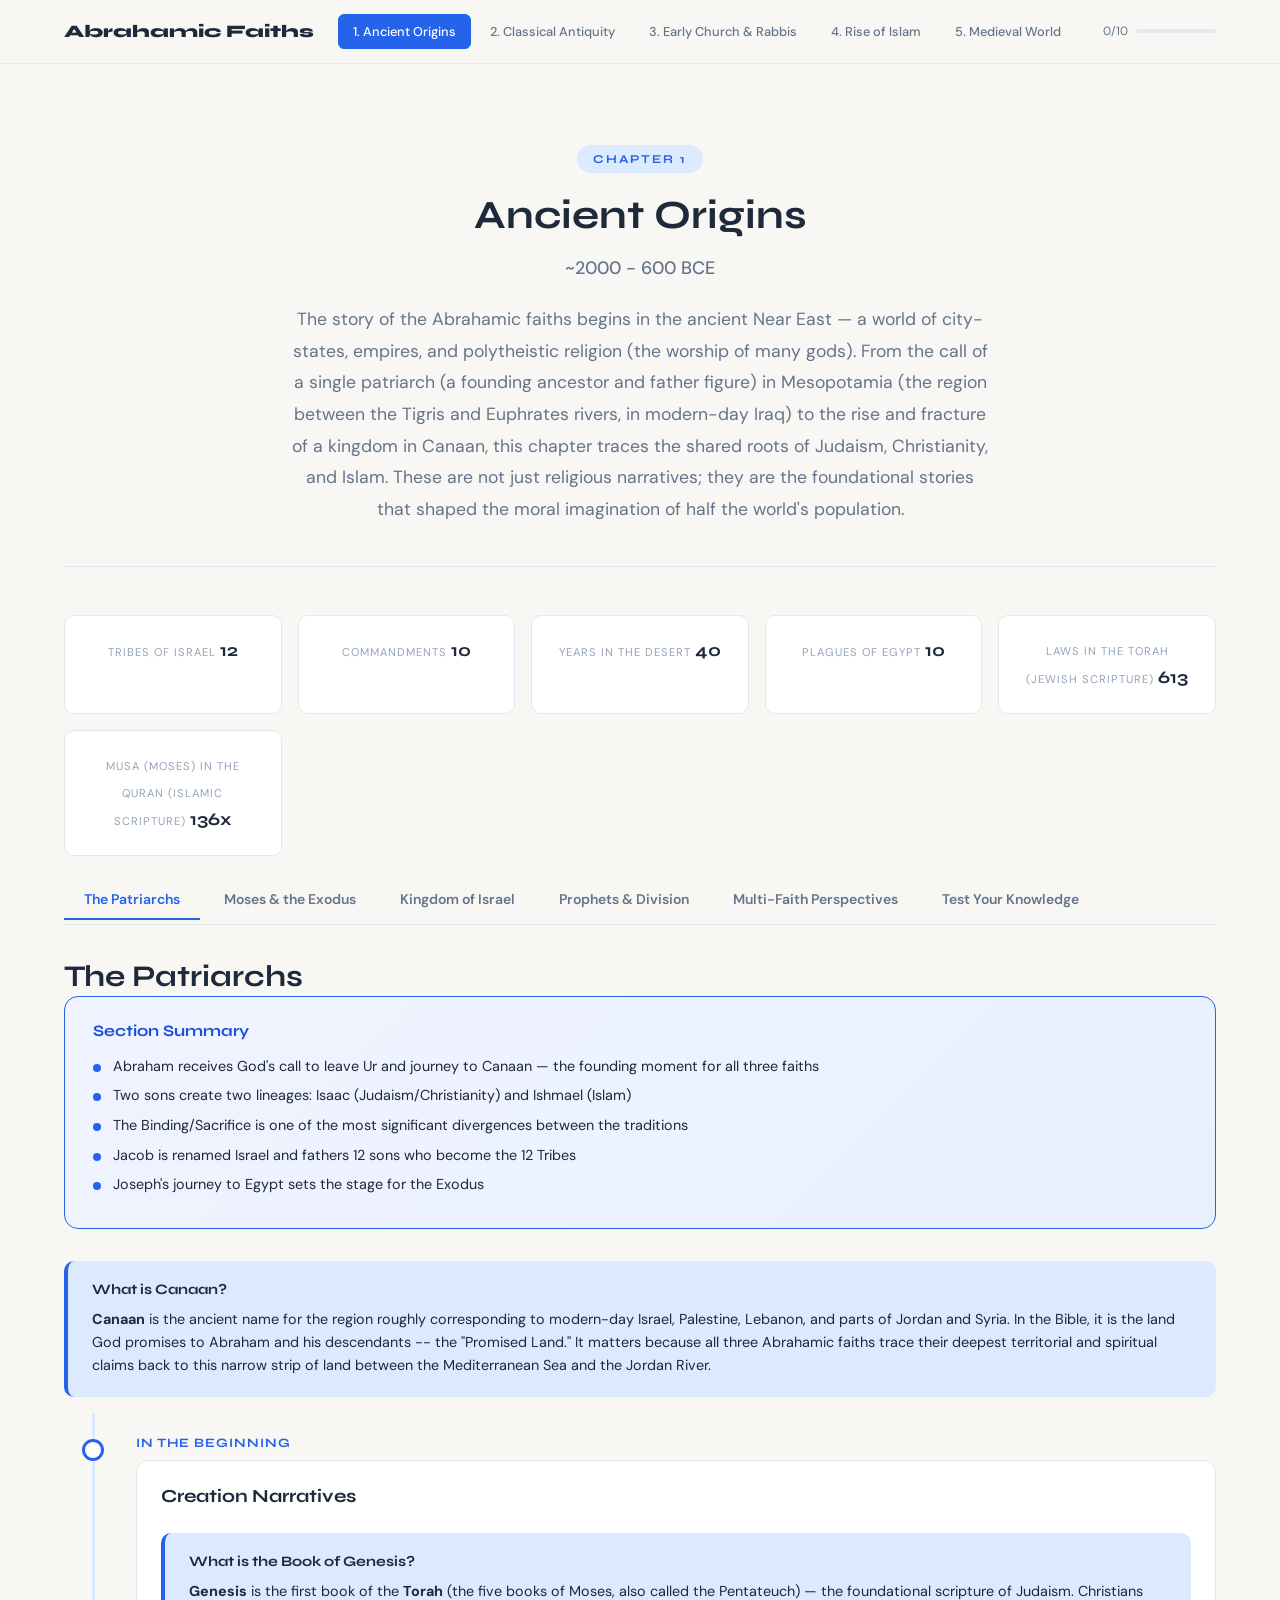
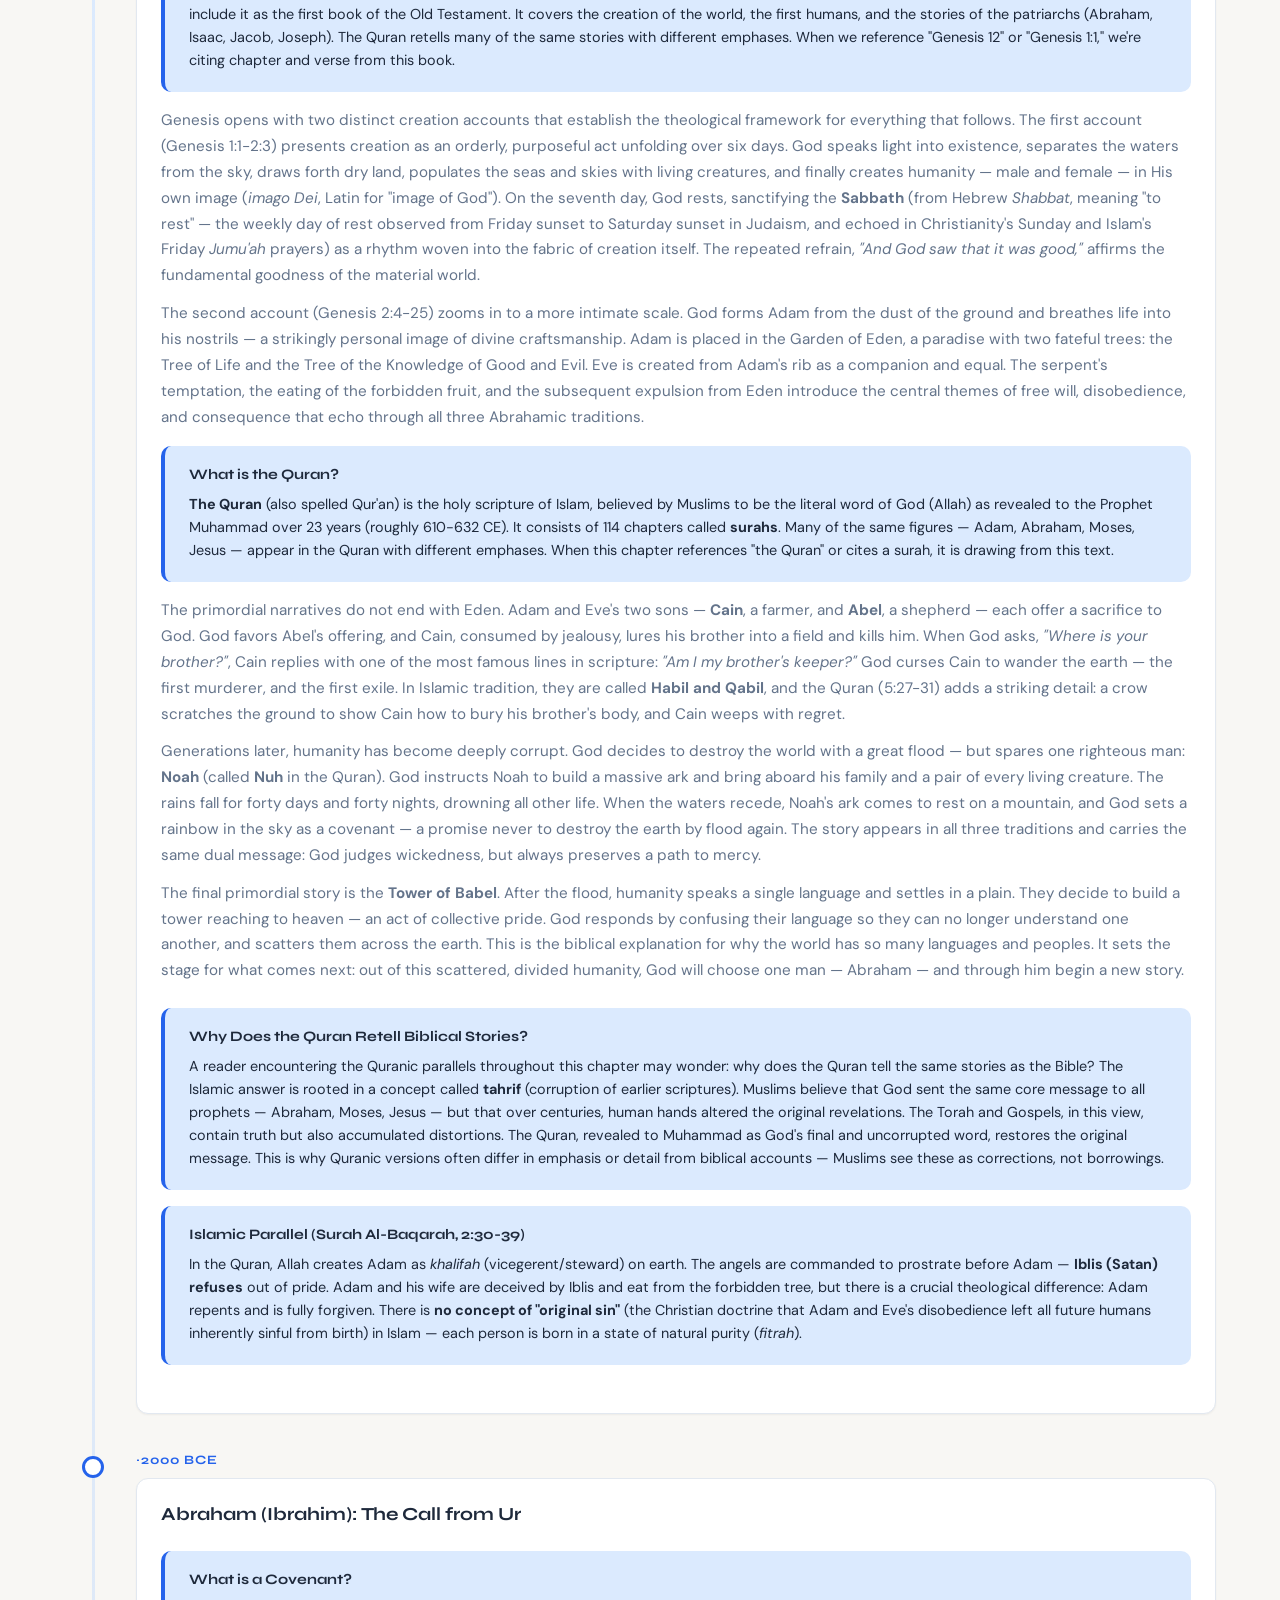
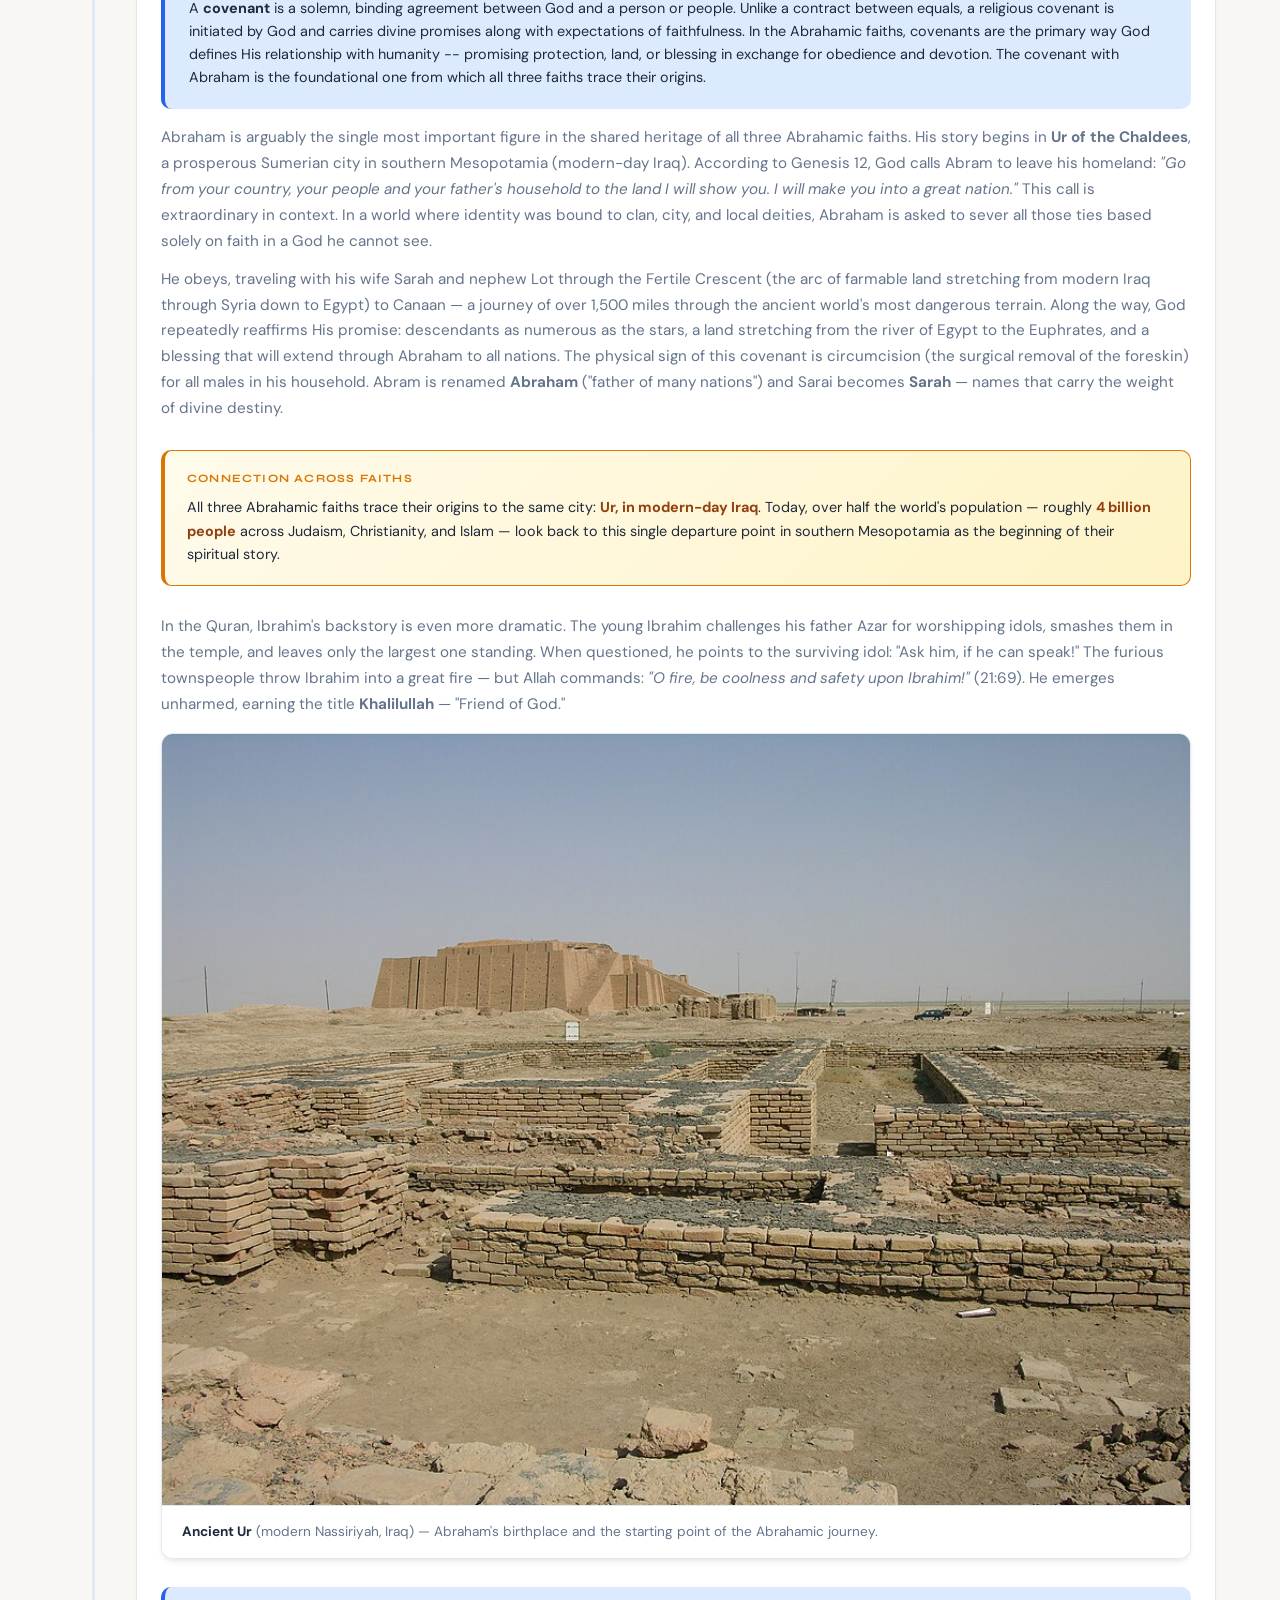
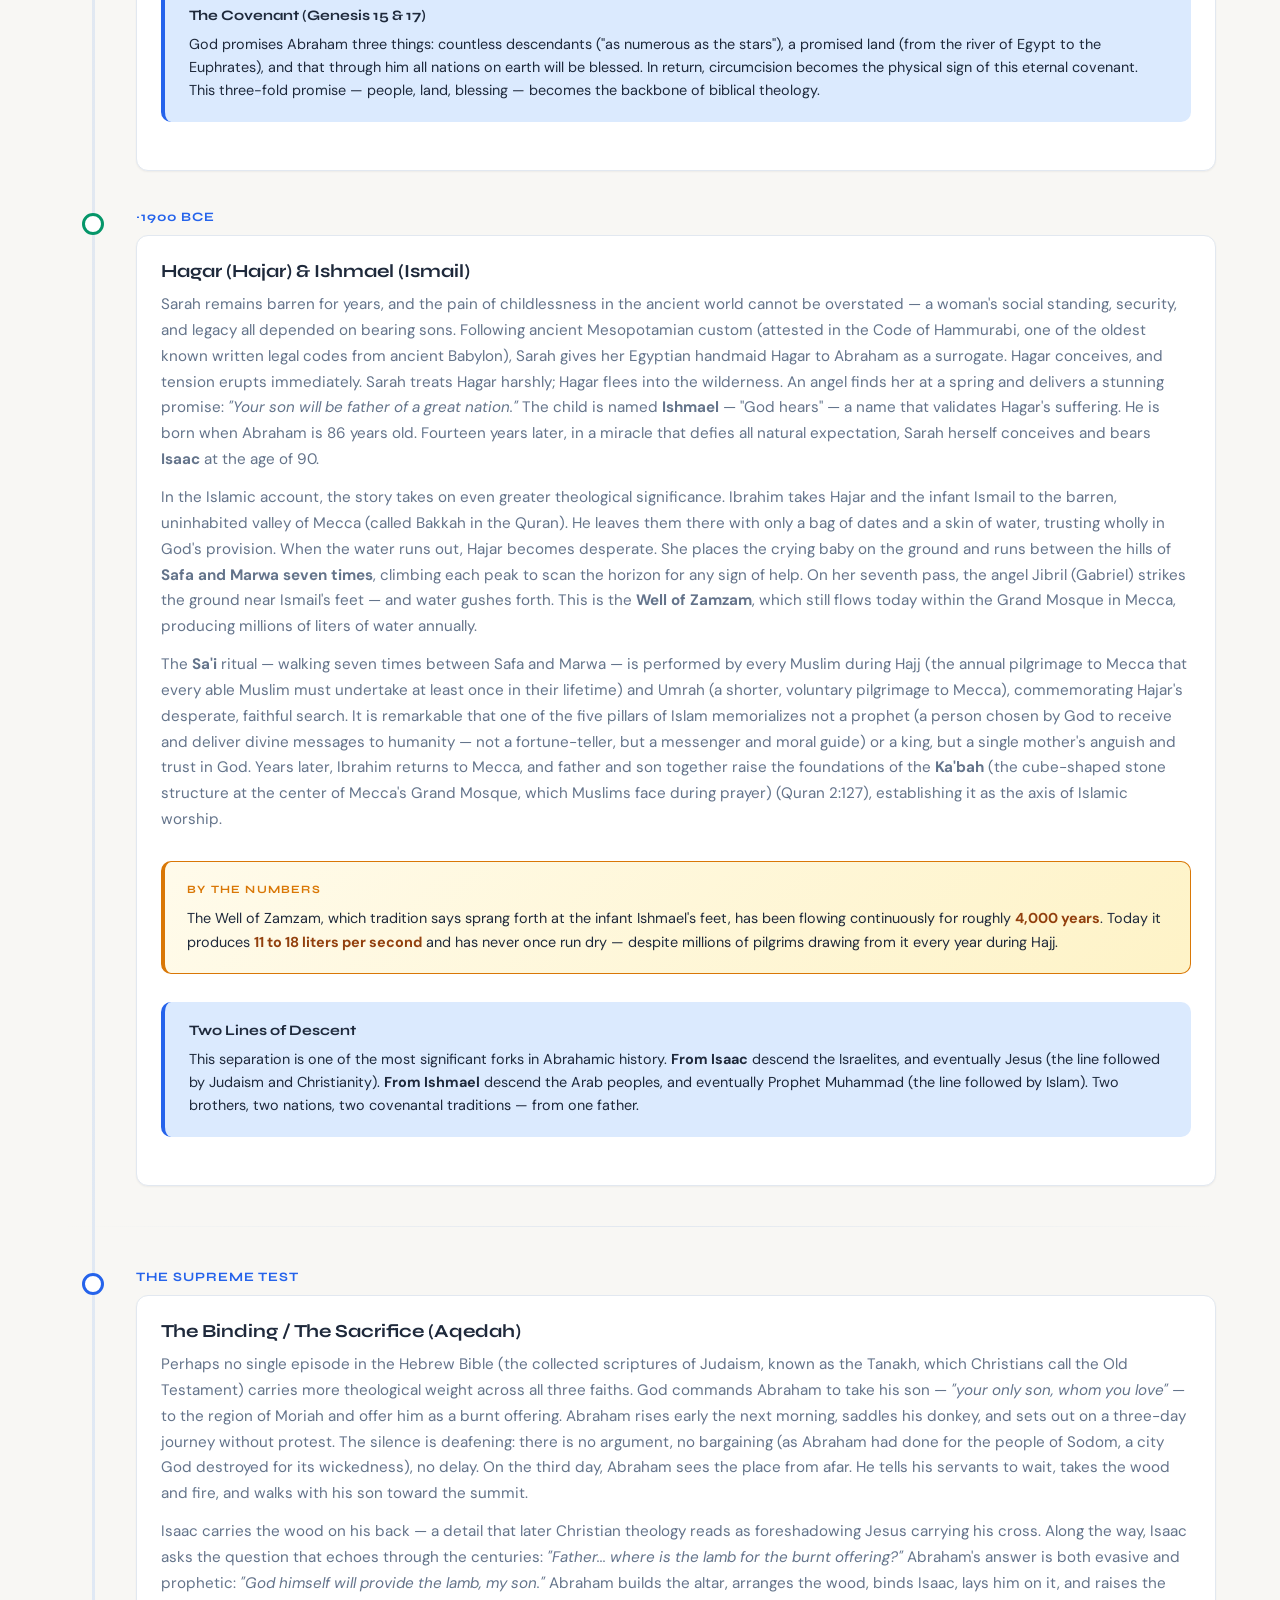
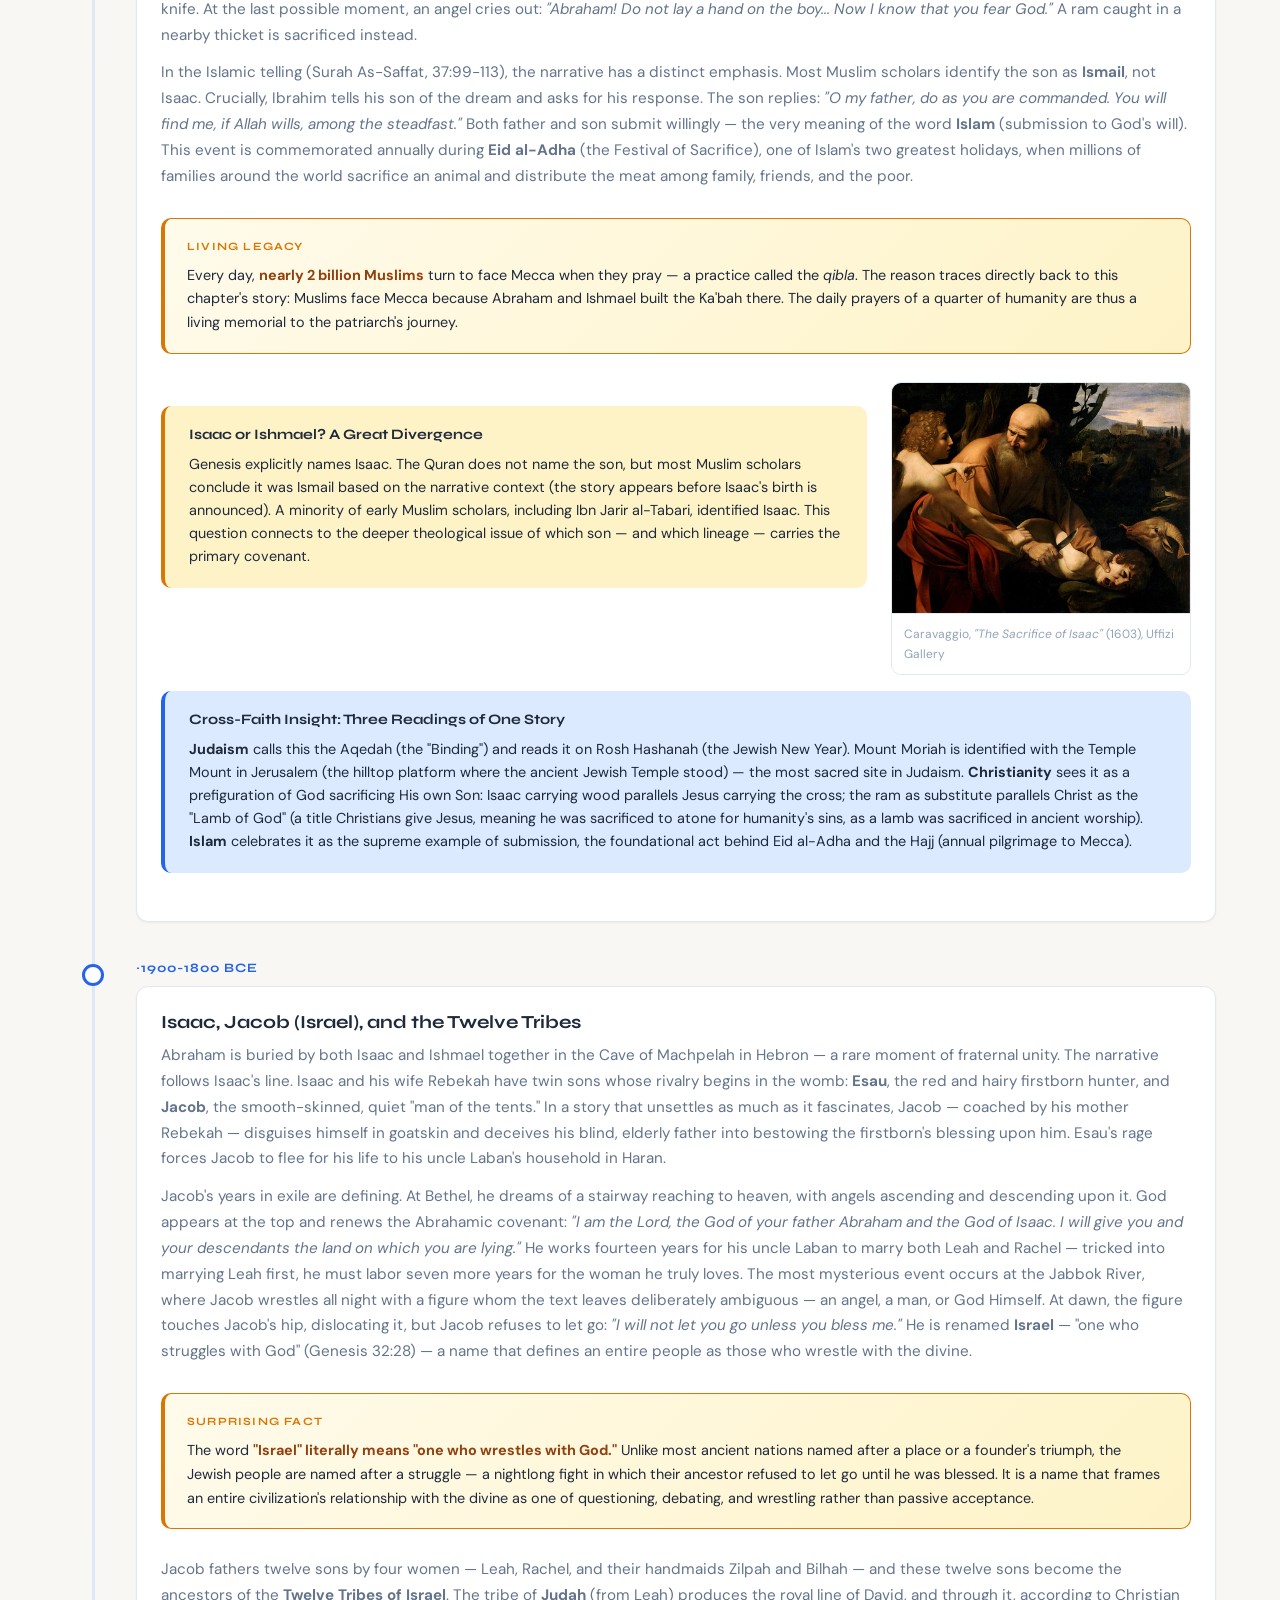
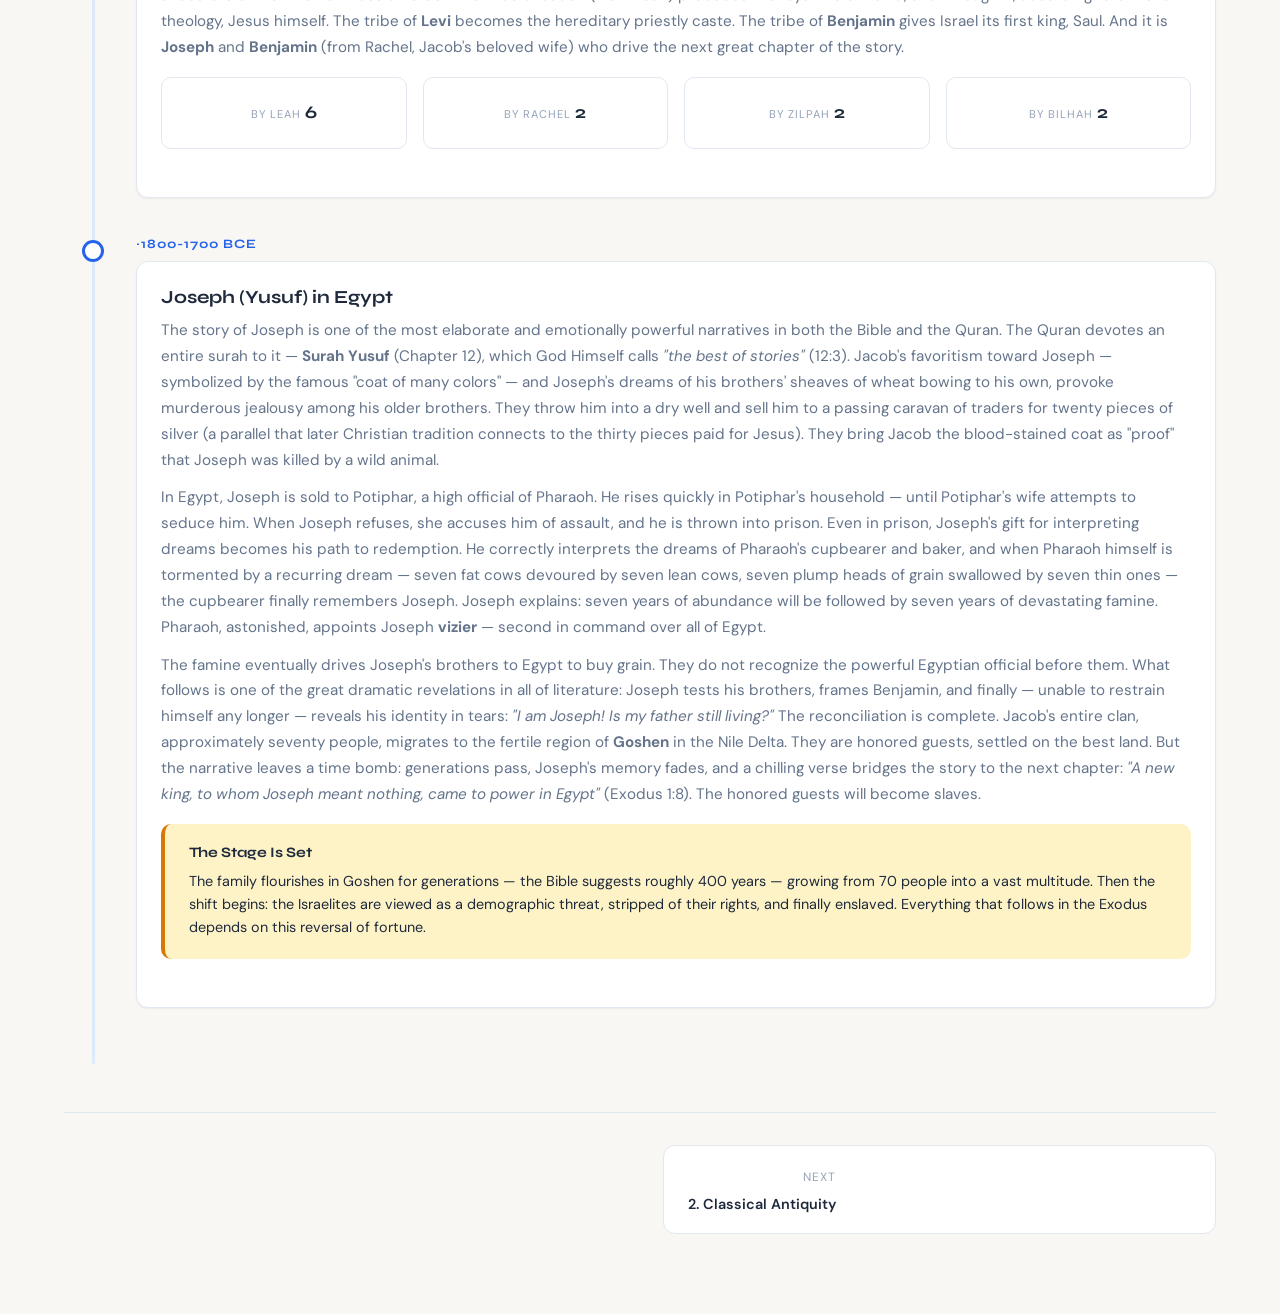
==== commit 72ca2ba0: "Medium pass: prophet definition, Quran explanation, archaeology flags, women's voices - Define "prop" ====
--- a/chapters/01-ancient-origins.html
+++ b/chapters/01-ancient-origins.html
@@ -108,6 +108,11 @@
 
             <p style="margin-top: 12px;">The final primordial story is the <strong>Tower of Babel</strong>. After the flood, humanity speaks a single language and settles in a plain. They decide to build a tower reaching to heaven — an act of collective pride. God responds by confusing their language so they can no longer understand one another, and scatters them across the earth. This is the biblical explanation for why the world has so many languages and peoples. It sets the stage for what comes next: out of this scattered, divided humanity, God will choose one man — Abraham — and through him begin a new story.</p>
 
+            <div class="callout info" style="margin-bottom: 16px;">
+              <h4>Why Does the Quran Retell Biblical Stories?</h4>
+              <p>A reader encountering the Quranic parallels throughout this chapter may wonder: why does the Quran tell the same stories as the Bible? The Islamic answer is rooted in a concept called <strong>tahrif</strong> (corruption of earlier scriptures). Muslims believe that God sent the same core message to all prophets — Abraham, Moses, Jesus — but that over centuries, human hands altered the original revelations. The Torah and Gospels, in this view, contain truth but also accumulated distortions. The Quran, revealed to Muhammad as God's final and uncorrupted word, restores the original message. This is why Quranic versions often differ in emphasis or detail from biblical accounts — Muslims see these as corrections, not borrowings.</p>
+            </div>
+
             <div class="callout info" style="margin-top: 16px;">
               <h4>Islamic Parallel (Surah Al-Baqarah, 2:30-39)</h4>
               <p>In the Quran, Allah creates Adam as <em>khalifah</em> (vicegerent/steward) on earth. The angels are commanded to prostrate before Adam — <strong>Iblis (Satan) refuses</strong> out of pride. Adam and his wife are deceived by Iblis and eat from the forbidden tree, but there is a crucial theological difference: Adam repents and is fully forgiven. There is <strong>no concept of "original sin"</strong> (the Christian doctrine that Adam and Eve's disobedience left all future humans inherently sinful from birth) in Islam — each person is born in a state of natural purity (<em>fitrah</em>).</p>
@@ -154,7 +159,7 @@
             <h3>Hagar (Hajar) &amp; Ishmael (Ismail)</h3>
             <p>Sarah remains barren for years, and the pain of childlessness in the ancient world cannot be overstated — a woman's social standing, security, and legacy all depended on bearing sons. Following ancient Mesopotamian custom (attested in the Code of Hammurabi, one of the oldest known written legal codes from ancient Babylon), Sarah gives her Egyptian handmaid Hagar to Abraham as a surrogate. Hagar conceives, and tension erupts immediately. Sarah treats Hagar harshly; Hagar flees into the wilderness. An angel finds her at a spring and delivers a stunning promise: <em>"Your son will be father of a great nation."</em> The child is named <strong>Ishmael</strong> — "God hears" — a name that validates Hagar's suffering. He is born when Abraham is 86 years old. Fourteen years later, in a miracle that defies all natural expectation, Sarah herself conceives and bears <strong>Isaac</strong> at the age of 90.</p>
             <p style="margin-top: 12px;">In the Islamic account, the story takes on even greater theological significance. Ibrahim takes Hajar and the infant Ismail to the barren, uninhabited valley of Mecca (called Bakkah in the Quran). He leaves them there with only a bag of dates and a skin of water, trusting wholly in God's provision. When the water runs out, Hajar becomes desperate. She places the crying baby on the ground and runs between the hills of <strong>Safa and Marwa seven times</strong>, climbing each peak to scan the horizon for any sign of help. On her seventh pass, the angel Jibril (Gabriel) strikes the ground near Ismail's feet — and water gushes forth. This is the <strong>Well of Zamzam</strong>, which still flows today within the Grand Mosque in Mecca, producing millions of liters of water annually.</p>
-            <p style="margin-top: 12px;">The <strong>Sa'i</strong> ritual — walking seven times between Safa and Marwa — is performed by every Muslim during Hajj (the annual pilgrimage to Mecca that every able Muslim must undertake at least once in their lifetime) and Umrah (a shorter, voluntary pilgrimage to Mecca), commemorating Hajar's desperate, faithful search. It is remarkable that one of the five pillars of Islam memorializes not a prophet or a king, but a single mother's anguish and trust in God. Years later, Ibrahim returns to Mecca, and father and son together raise the foundations of the <strong>Ka'bah</strong> (the cube-shaped stone structure at the center of Mecca's Grand Mosque, which Muslims face during prayer) (Quran 2:127), establishing it as the axis of Islamic worship.</p>
+            <p style="margin-top: 12px;">The <strong>Sa'i</strong> ritual — walking seven times between Safa and Marwa — is performed by every Muslim during Hajj (the annual pilgrimage to Mecca that every able Muslim must undertake at least once in their lifetime) and Umrah (a shorter, voluntary pilgrimage to Mecca), commemorating Hajar's desperate, faithful search. It is remarkable that one of the five pillars of Islam memorializes not a prophet (a person chosen by God to receive and deliver divine messages to humanity — not a fortune-teller, but a messenger and moral guide) or a king, but a single mother's anguish and trust in God. Years later, Ibrahim returns to Mecca, and father and son together raise the foundations of the <strong>Ka'bah</strong> (the cube-shaped stone structure at the center of Mecca's Grand Mosque, which Muslims face during prayer) (Quran 2:127), establishing it as the axis of Islamic worship.</p>
 
             <div class="insight-box number">
               <p>The Well of Zamzam, which tradition says sprang forth at the infant Ishmael's feet, has been flowing continuously for roughly <strong>4,000 years</strong>. Today it produces <strong>11 to 18 liters per second</strong> and has never once run dry — despite millions of pilgrims drawing from it every year during Hajj.</p>
@@ -316,7 +321,7 @@
           <div class="timeline-card">
             <h3>The Israelites Enslaved in Egypt</h3>
             <p>Centuries have passed since Joseph's time. A new Pharaoh — likely Ramesses II or his predecessor Seti I — rises to power, one who knows nothing of the Hebrew vizier who once saved Egypt from famine. He looks at the Israelites and sees not loyal subjects but a demographic threat: a foreign people multiplying dangerously within his borders, who might side with an enemy in wartime. The oppression comes in stages, each more brutal than the last. First, forced labor: the Israelites are conscripted to build the great store-cities of <strong>Pithom and Rameses</strong>, toiling in the blazing Egyptian sun, making bricks with straw and mortar under the whip of taskmasters.</p>
-            <p style="margin-top: 12px;">When forced labor fails to check their growth, Pharaoh turns to genocide. He summons the Hebrew midwives Shiphrah and Puah and orders them to kill every Hebrew boy at birth. In one of history's earliest recorded acts of civil disobedience, the midwives defy Pharaoh, telling him the Hebrew women "are vigorous and give birth before the midwives arrive." Pharaoh then issues a public decree: <em>"Every Hebrew boy that is born you must throw into the Nile."</em> It is state-sponsored infanticide — and it is into this world of terror that Moses is born.</p>
+            <p style="margin-top: 12px;">When forced labor fails to check their growth, Pharaoh turns to genocide. He summons the Hebrew midwives Shiphrah and Puah and orders them to kill every Hebrew boy at birth. In one of history's earliest recorded acts of civil disobedience, these two women defy the most powerful ruler on earth, telling him the Hebrew women "are vigorous and give birth before the midwives arrive." Their courage is extraordinary: they risk execution not out of political calculation but out of moral conviction, and the Bible records that God rewarded them with families of their own (Exodus 1:21). Shiphrah and Puah are among the first named individuals in scripture to place conscience above obedience to the state — and without their defiance, Moses would never have been born. Pharaoh then issues a public decree: <em>"Every Hebrew boy that is born you must throw into the Nile."</em> It is state-sponsored infanticide — and it is into this world of terror that Moses is born.</p>
 
             <div class="callout info" style="margin-top: 16px;">
               <h4>Quranic Parallel (Surah Al-Qasas, 28:4)</h4>
@@ -410,7 +415,7 @@
           <div class="timeline-card">
             <h3>Parting of the Red Sea</h3>
             <p>Pharaoh's grief curdles into rage. He musters <strong>600 chariots</strong> — the elite military force of the ancient world — and pursues the Israelites, catching them camped by the sea. The people are trapped: an impassable body of water ahead, the dust cloud of Pharaoh's army behind. Panic erupts. They turn on Moses: <em>"Was it because there were no graves in Egypt that you brought us to the desert to die?"</em> Moses replies with one of the great declarations of faith in scripture: <em>"Stand firm and you will see the deliverance the Lord will bring you today. The Egyptians you see today you will never see again. The Lord will fight for you; you need only to be still."</em></p>
-            <p style="margin-top: 12px;">God commands Moses to raise his staff over the sea. A <strong>strong east wind blows all night</strong>, driving the waters apart and creating a path of dry ground with walls of water on either side. The Israelites cross. The Egyptian army pursues at dawn, but their chariot wheels become clogged in the seabed. As the last Israelite reaches the far shore, the waters rush back, drowning Pharaoh's entire army. Miriam, Moses' sister, takes a tambourine and leads the women of Israel in the <strong>Song of the Sea</strong> (Exodus 15): <em>"Sing to the Lord, for He is highly exalted. Both horse and driver He has hurled into the sea."</em></p>
+            <p style="margin-top: 12px;">God commands Moses to raise his staff over the sea. A <strong>strong east wind blows all night</strong>, driving the waters apart and creating a path of dry ground with walls of water on either side. The Israelites cross. The Egyptian army pursues at dawn, but their chariot wheels become clogged in the seabed. As the last Israelite reaches the far shore, the waters rush back, drowning Pharaoh's entire army. Miriam, Moses' sister — herself a prophetess and one of the three leaders of the Exodus alongside Moses and Aaron (Micah 6:4) — takes a tambourine and leads the women of Israel in the <strong>Song of the Sea</strong> (Exodus 15): <em>"Sing to the Lord, for He is highly exalted. Both horse and driver He has hurled into the sea."</em> This is the same Miriam who as a girl had watched over the infant Moses in his basket on the Nile, who had boldly approached Pharaoh's daughter to suggest a Hebrew nurse. From that first act of quick-witted courage to this moment of triumphant worship, Miriam stands as a leader in her own right — the first woman called a prophetess in the Bible.</p>
 
             <div class="callout info" style="margin-top: 16px;">
               <h4>Pharaoh's End in the Quran (10:90-92)</h4>
@@ -529,6 +534,11 @@
             <p>Moses' hand-picked successor Joshua (Yehoshua — "The Lord saves") leads the Israelites across the Jordan River into Canaan. The crossing itself echoes the Red Sea: as the priests carrying the Ark of the Covenant step into the Jordan, the waters stop flowing and pile up in a heap upstream, allowing the entire nation to cross on dry ground. Twelve stones are set up as a memorial — one for each tribe — so that future generations will ask, <em>"What do these stones mean?"</em> and hear the story of God's faithfulness.</p>
             <p style="margin-top: 12px;">The first target is <strong>Jericho</strong>, a heavily fortified city whose massive walls represent an apparently insurmountable obstacle for a people without siege equipment. God's battle plan is unlike anything in military history: the Israelite army is to march around the city once a day for six days, with seven priests blowing rams' horn trumpets (<em>shofars</em>) before the Ark. On the seventh day, they march around the city <strong>seven times</strong>, and at Joshua's command, the entire nation shouts. The walls collapse. Jericho is placed under <em>herem</em> — total destruction, consecrated to God. The archaeological site at Tell es-Sultan does indeed show evidence of collapsed walls, though the precise dating remains debated among scholars.</p>
             <p style="margin-top: 12px;">The broader conquest of Canaan is far messier than the dramatic victory at Jericho suggests. A southern campaign defeats the Amorite coalition (one of the indigenous peoples of Canaan), and a northern campaign overthrows King Jabin of Hazor. But the conquest is <strong>partial</strong>: many Canaanite enclaves remain, and the Israelites increasingly intermarry with the local population and adopt their religious practices — the worship of Baal (the Canaanite storm and fertility god) and Asherah (a Canaanite mother goddess often worshipped alongside Baal). This incomplete conquest sets the stage for centuries of religious struggle.</p>
+
+            <div class="callout warning" style="margin-top: 16px;">
+              <h4>Historical Note</h4>
+              <p>Historians debate the nature of this conquest — while the Bible describes a swift military campaign, archaeological evidence suggests a more gradual, complex process of settlement and cultural assimilation over generations.</p>
+            </div>
           </div>
         </div>
 
@@ -539,7 +549,7 @@
           <div class="timeline-card">
             <h3>The Period of the Judges</h3>
             <p>For roughly two hundred years, Israel exists as a loose tribal confederation with no central government, no standing army, and no king. It is a turbulent, often violent era defined by a relentless cycle: the people abandon God and worship local deities; God withdraws His protection and they are oppressed by neighboring peoples; in their distress they cry out for help; God raises up a "judge" — a charismatic military leader — who delivers them; peace reigns for a time; then the judge dies and the cycle begins again, each time spiraling a little further downward.</p>
-            <p style="margin-top: 12px;">The judges themselves are a colorful, flawed, and sometimes shocking cast of characters. <strong>Deborah</strong> is the only female judge — a prophetess who commands the general Barak and leads Israel to victory over the Canaanite general Sisera. Her victory song (Judges 5) is considered one of the oldest surviving Hebrew poems. <strong>Gideon</strong> defeats the vast Midianite army with only 300 men armed with nothing but torches, trumpets, and clay jars — a deliberate demonstration that victory comes from God, not military might. <strong>Samson</strong>, the last of the great judges, is a Nazirite (a person who takes a sacred vow of dedication to God, which includes never cutting their hair) with supernatural strength who wages a one-man war against the Philistines (a seafaring people who settled along the Mediterranean coast of Canaan and were Israel's most persistent enemies), is betrayed by Delilah (who learns the secret of his strength lies in his uncut hair), is blinded and enslaved, and in his final act pulls down the Philistine temple upon himself and three thousand of the enemy.</p>
+            <p style="margin-top: 12px;">The judges themselves are a colorful, flawed, and sometimes shocking cast of characters. <strong>Deborah</strong> is the only female judge — and the only person in the book of Judges to hold the dual roles of judge and military commander. She was already serving as a prophetess and legal authority, settling disputes under a palm tree in the hill country of Ephraim, when she summoned the general Barak and ordered him to march against the Canaanite general Sisera and his 900 iron chariots. Barak refused to go unless Deborah came with him — a remarkable testament to her authority — and she agreed, though she warned him that the glory of the victory would therefore go to a woman. Israel won decisively, and Deborah's victory song (Judges 5), composed in her voice, is considered one of the oldest surviving Hebrew poems. <strong>Gideon</strong> defeats the vast Midianite army with only 300 men armed with nothing but torches, trumpets, and clay jars — a deliberate demonstration that victory comes from God, not military might. <strong>Samson</strong>, the last of the great judges, is a Nazirite (a person who takes a sacred vow of dedication to God, which includes never cutting their hair) with supernatural strength who wages a one-man war against the Philistines (a seafaring people who settled along the Mediterranean coast of Canaan and were Israel's most persistent enemies), is betrayed by Delilah (who learns the secret of his strength lies in his uncut hair), is blinded and enslaved, and in his final act pulls down the Philistine temple upon himself and three thousand of the enemy.</p>
 
             <div class="callout warning" style="margin-top: 16px;">
               <h4>The Era's Summary Verse</h4>
@@ -600,6 +610,11 @@
             <p>David's son by Bathsheba inherits the throne. In a dream at Gibeon, God offers Solomon anything he desires. Solomon does not ask for wealth, long life, or victory over his enemies. He asks for <strong>wisdom</strong> — a discerning heart to govern justly. God is so pleased that He grants both the wisdom and everything Solomon did not ask for, making him the wealthiest and most powerful king Israel will ever know. His fame spreads throughout the ancient world. The <strong>Queen of Sheba</strong> travels from southern Arabia with a vast caravan to test him with hard questions — and departs astonished, declaring that the half had not been told to her.</p>
             <p style="margin-top: 12px;">Solomon's most enduring achievement is the construction of the <strong>First Temple</strong> (<em>Beit HaMikdash</em>) on <strong>Mount Moriah</strong> — the very place where, according to tradition, Abraham had bound Isaac for sacrifice. The project takes <strong>seven years</strong> and employs tens of thousands of laborers. Cedars of Lebanon are supplied by King Hiram of Tyre (Phoenicia), floated down the coast in rafts. The structure is an elaborate stone edifice overlaid with gold, containing the Holy Place (with the golden menorah, showbread table, and incense altar) and the <strong>Holy of Holies</strong>, which houses the Ark of the Covenant. Solomon's dedication prayer (1 Kings 8) is remarkably universal — he asks God to hear even the prayers of <strong>foreigners</strong> who come to the Temple, <em>"so that all the peoples of the earth may know your name."</em></p>
             <p style="margin-top: 12px;">In Islamic tradition, <strong>Sulaiman</strong> is granted even more extraordinary powers: he commands the wind, speaks the language of birds and animals, and has authority over the jinn (invisible supernatural beings in Islamic cosmology, created from smokeless fire, who possess free will like humans). But Solomon's story ends in shadow. The Bible records that his <strong>700 wives and 300 concubines</strong> — many from foreign nations married for political alliances — <em>"turned his heart after other gods."</em> He builds shrines to Ashtoreth (a Canaanite goddess of fertility), Chemosh (the national god of Moab), and Molek (a deity associated with child sacrifice) on the hills surrounding Jerusalem. God declares that the kingdom will be torn from his line — not in his lifetime, for David's sake, but in his son's.</p>
+
+            <div class="callout warning" style="margin-top: 16px;">
+              <h4>Historical Note</h4>
+              <p>Archaeological evidence for Solomon's kingdom is debated. While the Bible describes vast wealth and monumental architecture, excavations have found more modest structures from this period, leading some scholars to suggest the biblical account may reflect later embellishments.</p>
+            </div>
 
             <div class="callout danger" style="margin-top: 16px;">
               <h4>Solomon's Decline</h4>
@@ -944,6 +959,25 @@
           <div class="quiz-feedback" data-explanation="Jacob (Israel) had 12 sons, each of whom became the ancestor of one of the 12 Tribes of Israel. After the kingdom split, 10 tribes formed the northern Kingdom of Israel and 2 tribes (Judah and Benjamin) formed the southern Kingdom of Judah."></div>
         </div>
 
+        <div class="quiz-question" data-answer="a">
+          <p>5. What is the significance of Abraham's two sons in the broader story of the Abrahamic faiths?</p>
+          <div class="quiz-options">
+            <label class="quiz-option">
+              <input type="radio" name="q5" value="a"> Isaac's lineage leads to Judaism and Christianity, while Ishmael's lineage leads to Islam — making Abraham the shared patriarch of all three faiths
+            </label>
+            <label class="quiz-option">
+              <input type="radio" name="q5" value="b"> Both sons founded the same religion but in different regions
+            </label>
+            <label class="quiz-option">
+              <input type="radio" name="q5" value="c"> Isaac became a prophet while Ishmael became a king
+            </label>
+            <label class="quiz-option">
+              <input type="radio" name="q5" value="d"> The two sons reconciled and founded a single unified faith
+            </label>
+          </div>
+          <div class="quiz-feedback" data-explanation="Abraham's two sons created two lineages: Isaac (through whom Judaism and Christianity trace their heritage) and Ishmael (whom Muslims regard as an ancestor of the Prophet Muhammad). This shared origin — and divergence — is the foundation of both the connections and the tensions between the three Abrahamic faiths."></div>
+        </div>
+
         <button class="quiz-submit-btn">Submit Answers</button>
         <div class="quiz-score"></div>
       </div>
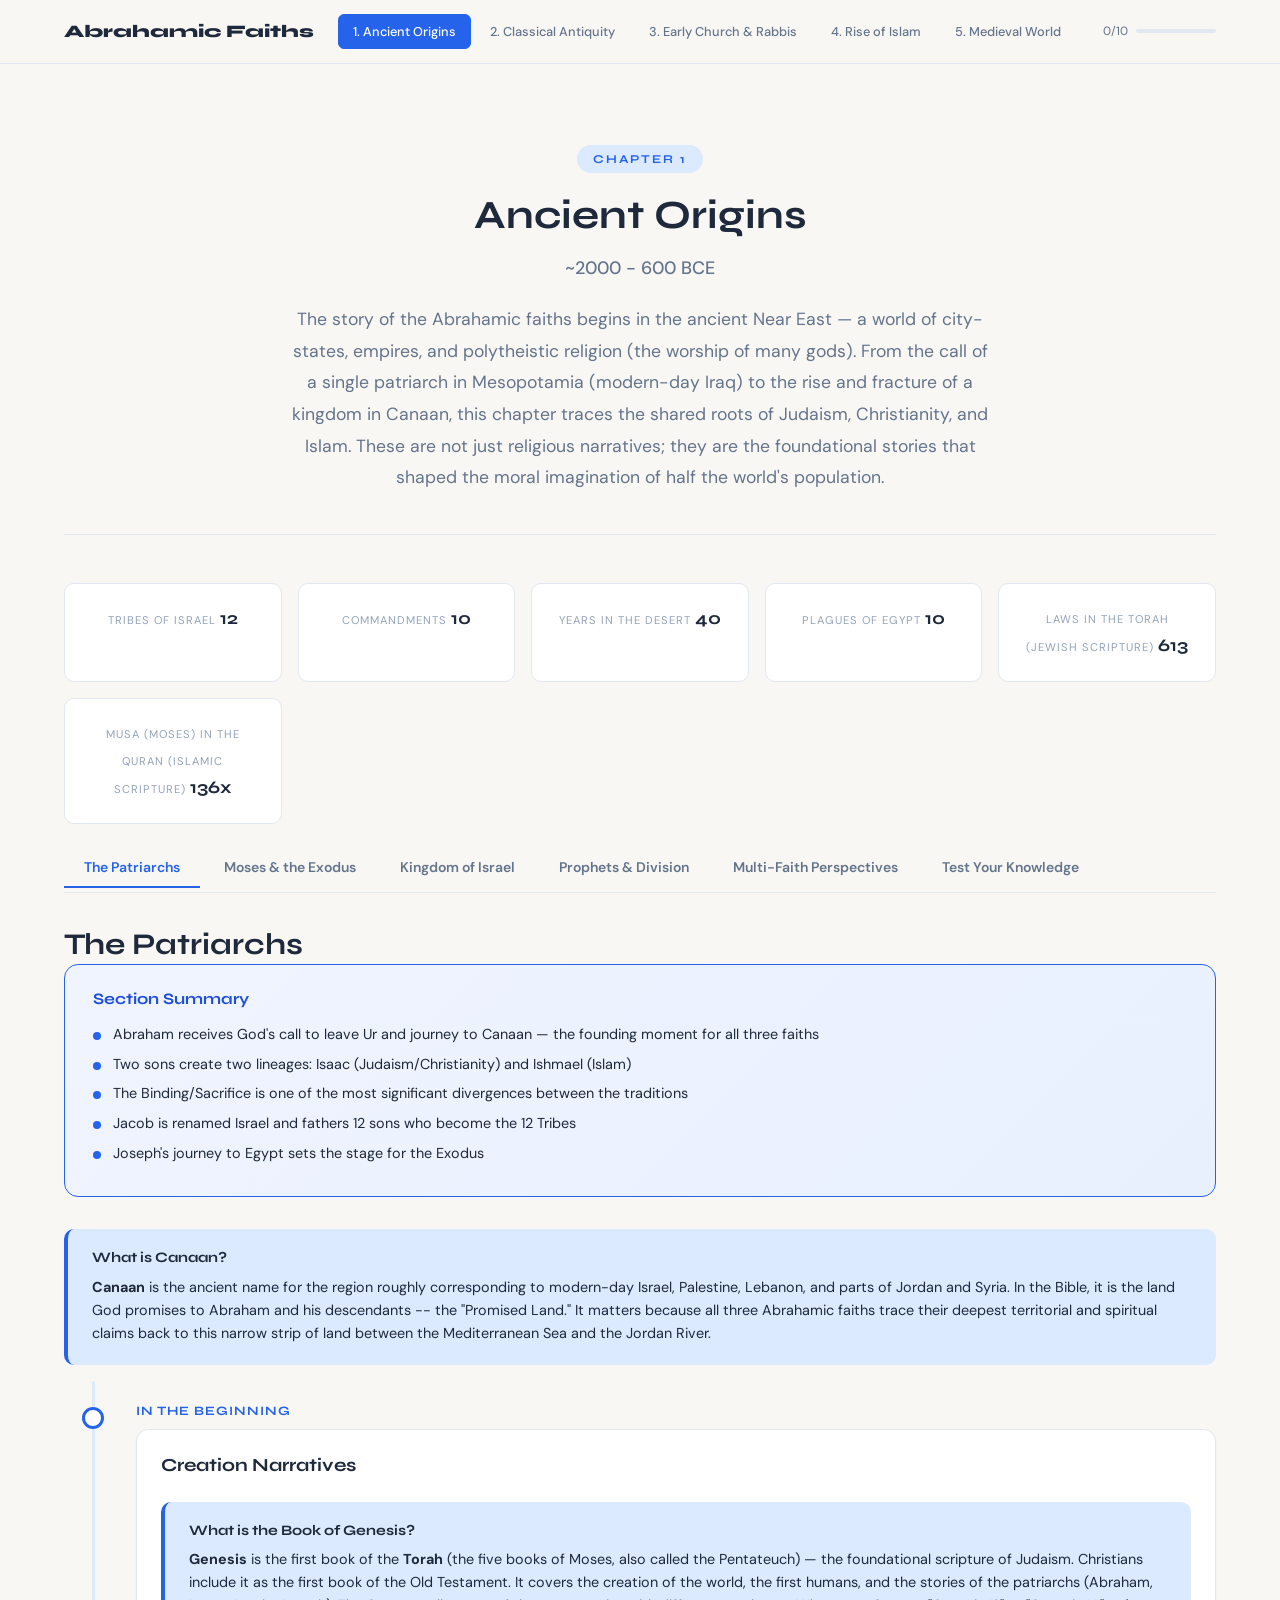
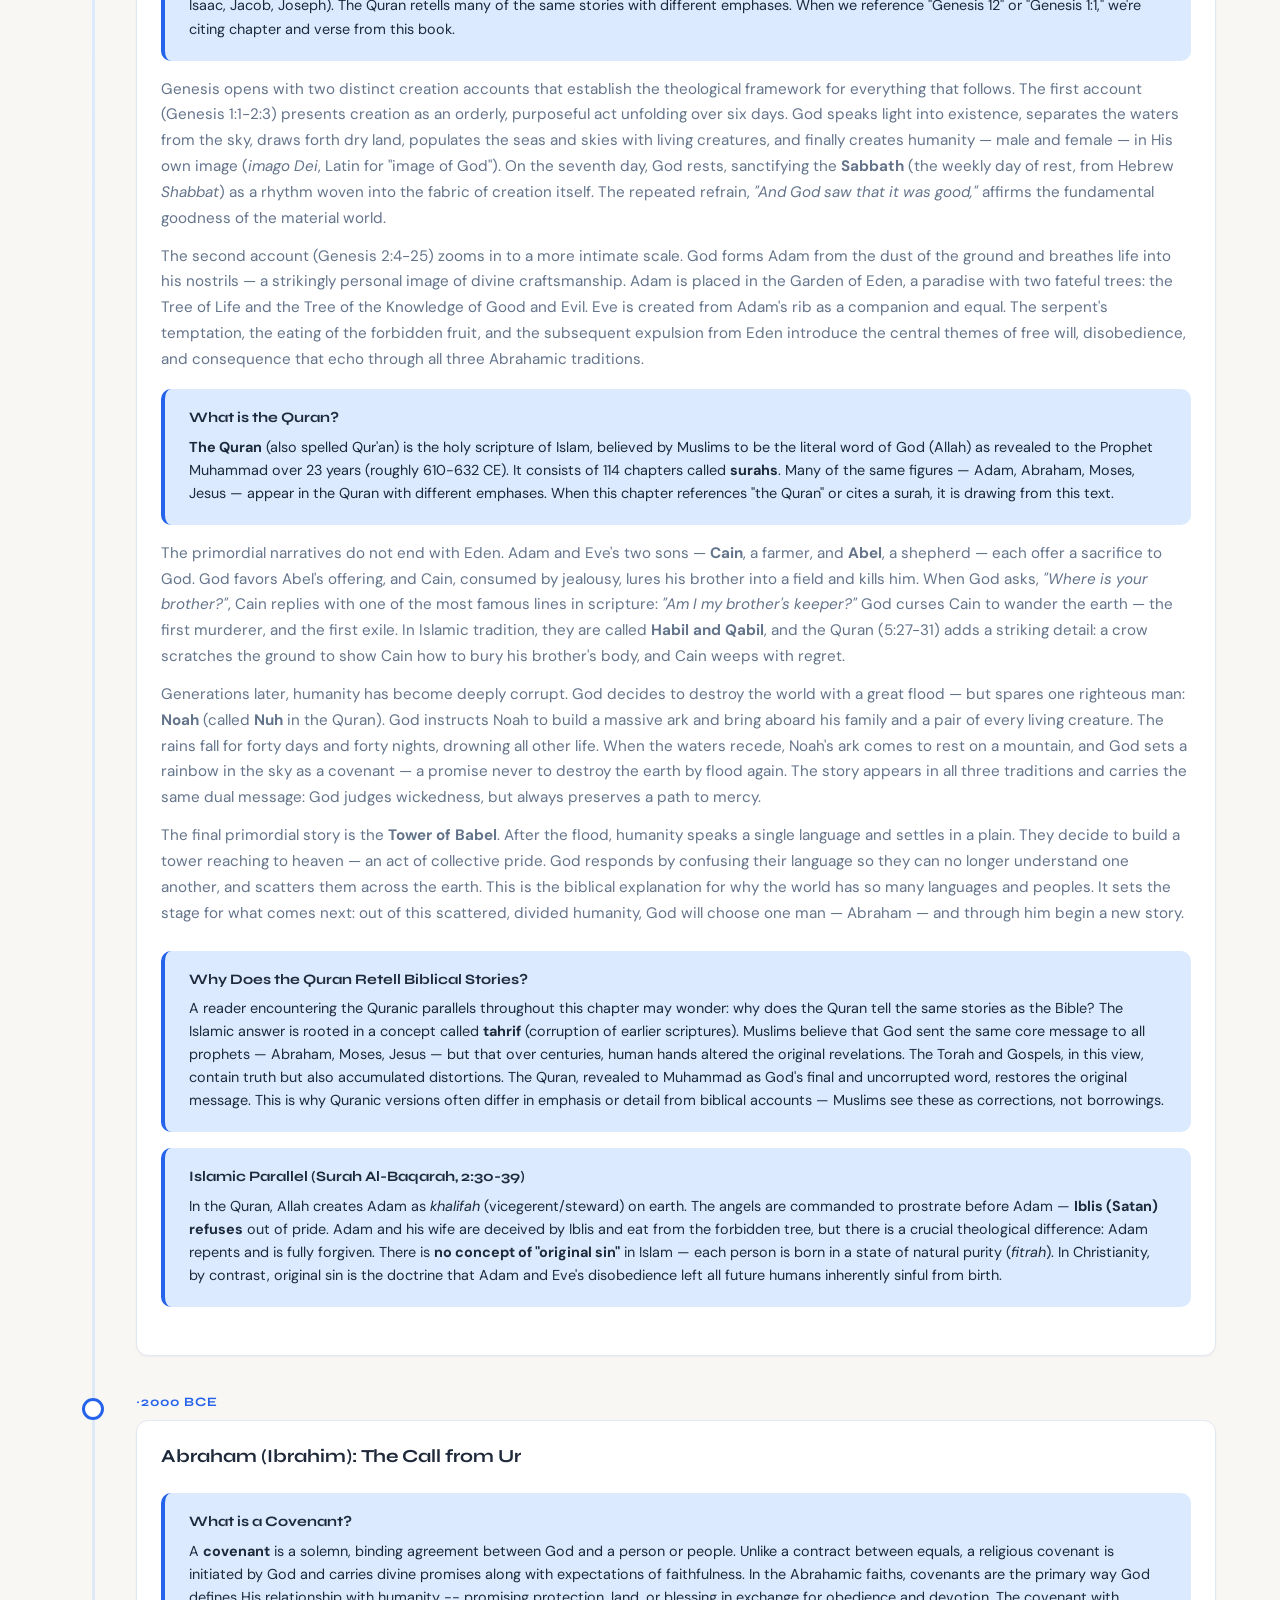
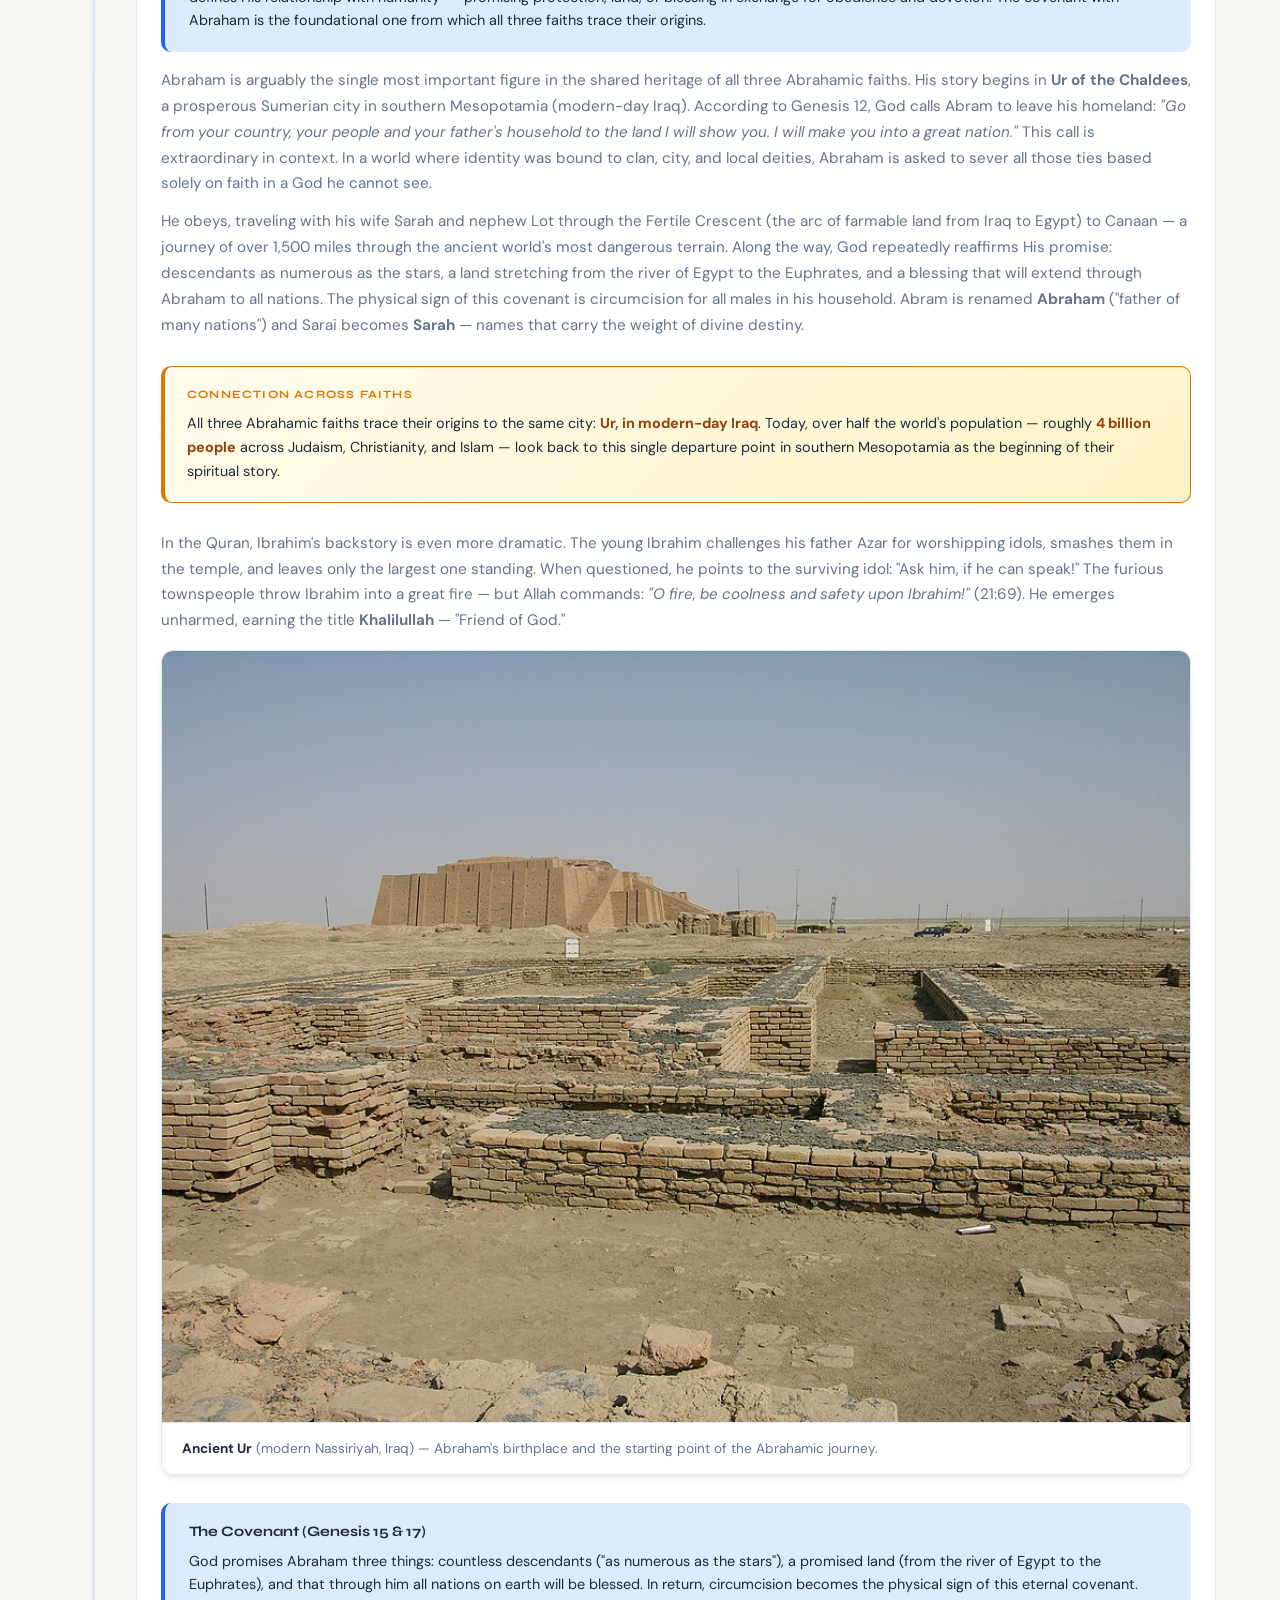
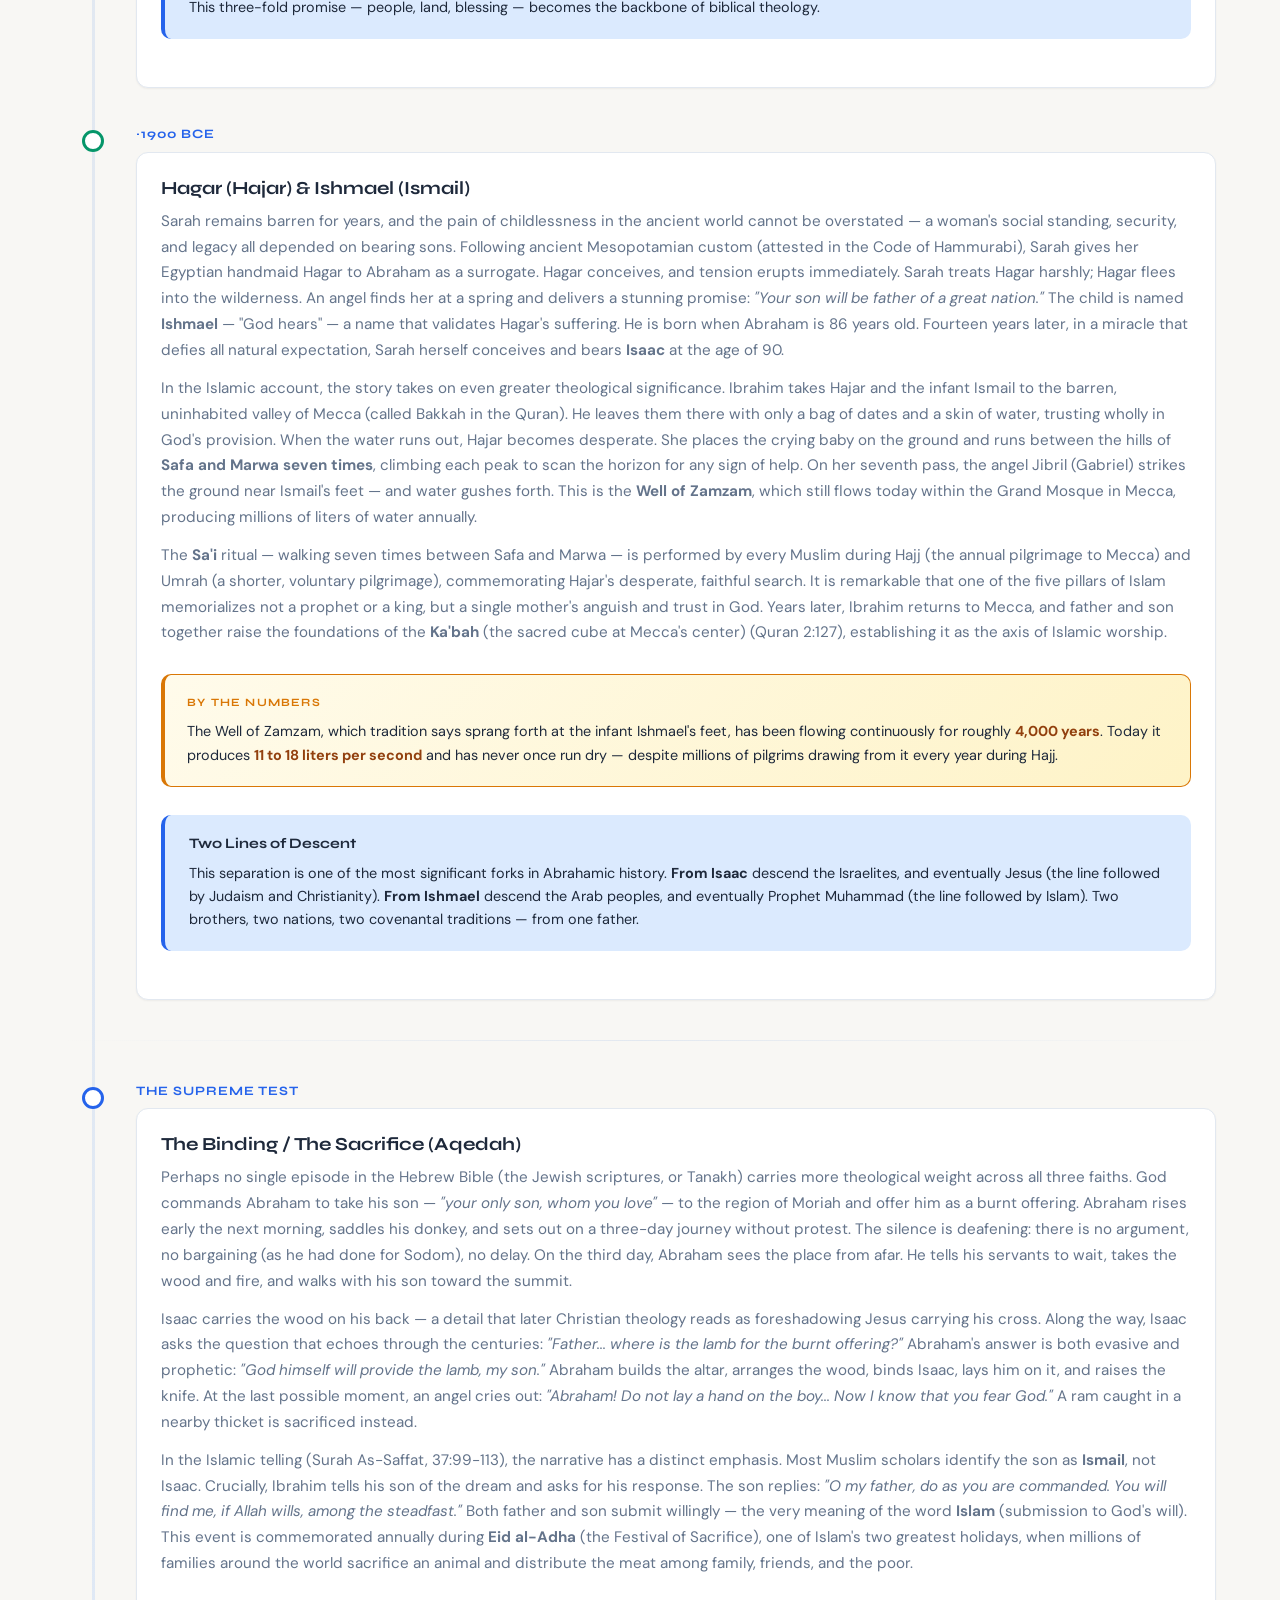
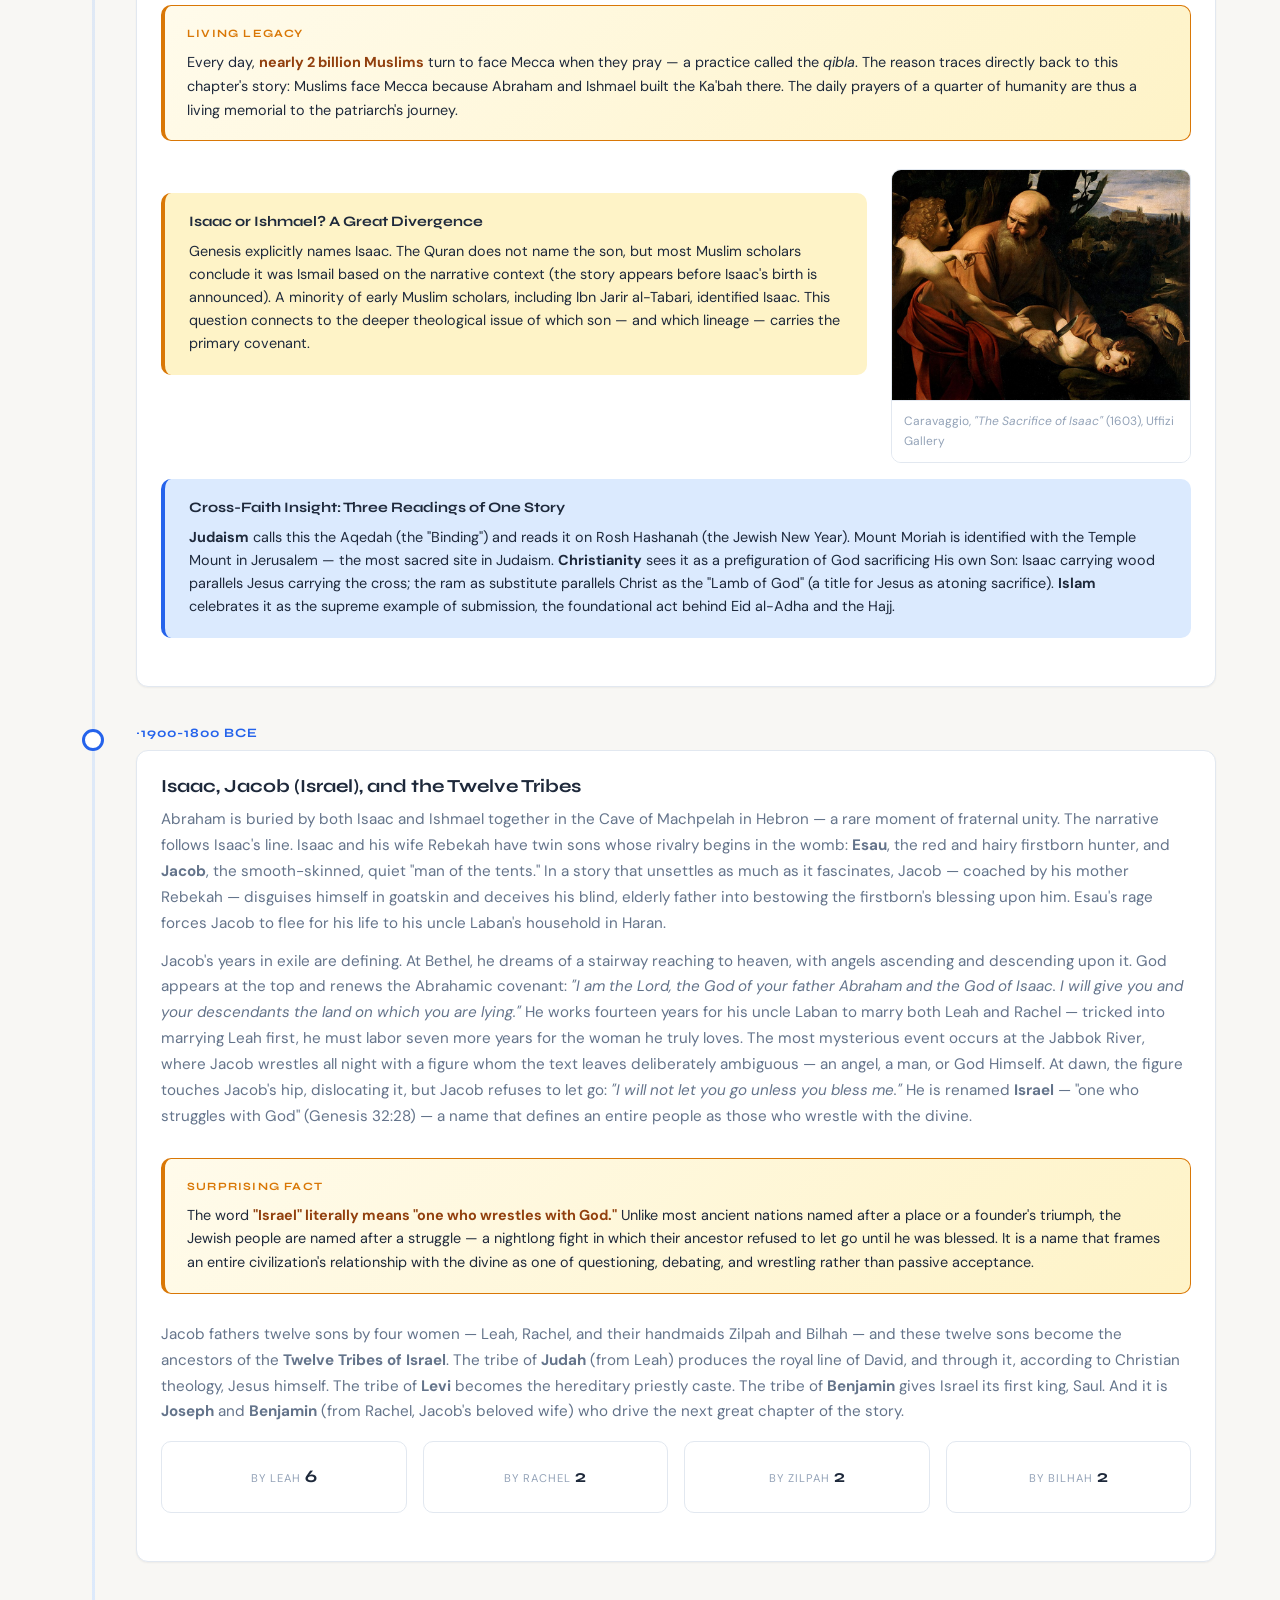
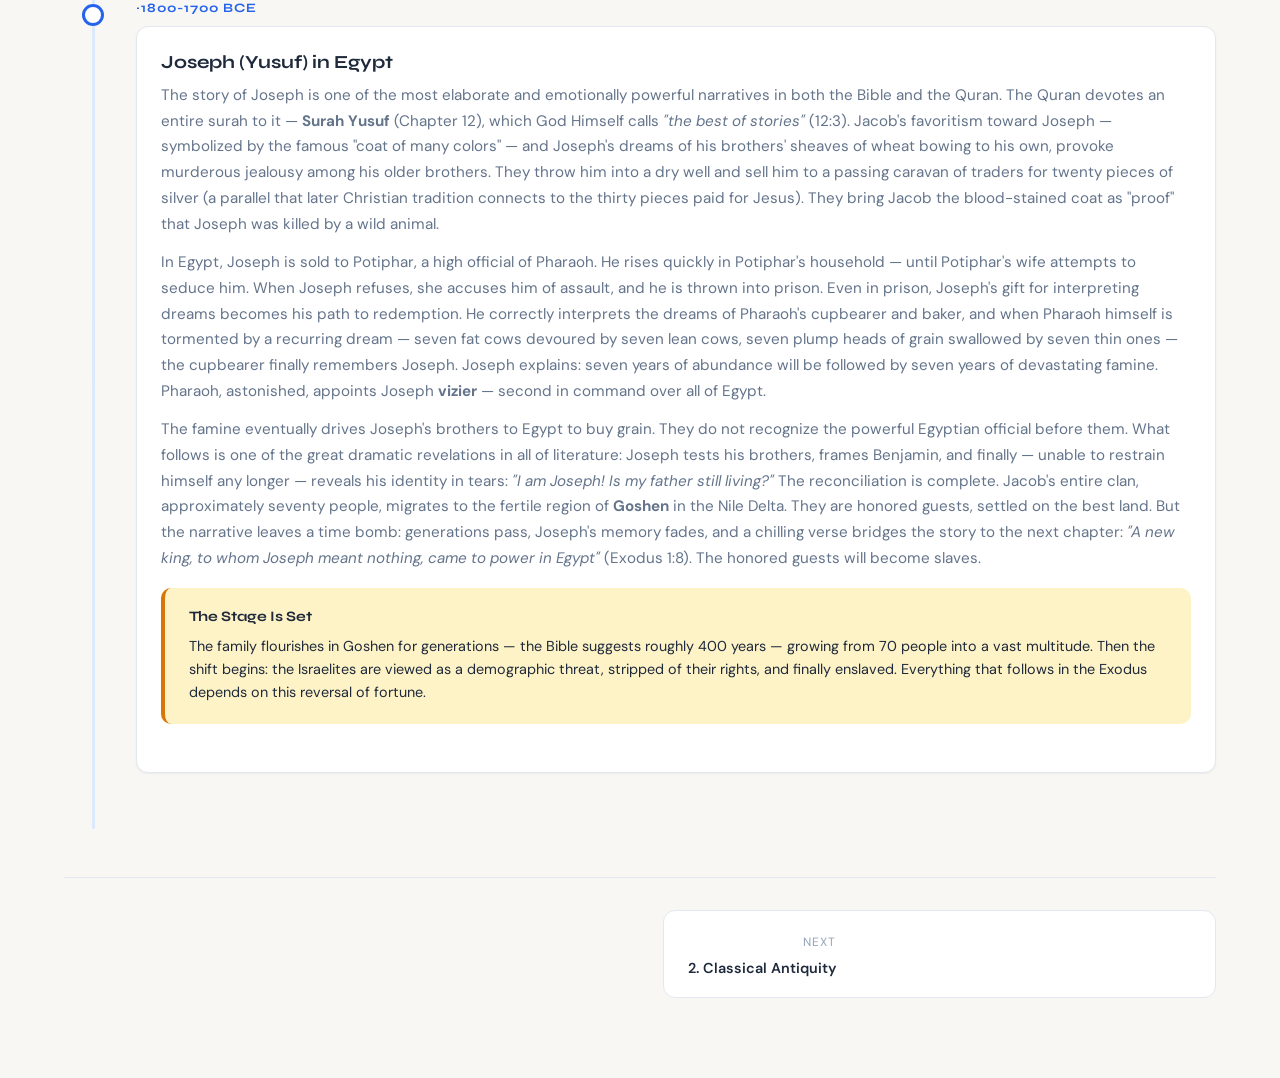
==== commit e5b77bd3: "Fix parenthetical bloat across all 10 chapters Shortened 200+ long parentheticals (15+ words) to bri" ====
--- a/chapters/01-ancient-origins.html
+++ b/chapters/01-ancient-origins.html
@@ -19,7 +19,7 @@
       <h1>Ancient Origins</h1>
       <span class="date-range">~2000 - 600 BCE</span>
       <p class="chapter-intro">
-        The story of the Abrahamic faiths begins in the ancient Near East — a world of city-states, empires, and polytheistic religion (the worship of many gods). From the call of a single patriarch (a founding ancestor and father figure) in Mesopotamia (the region between the Tigris and Euphrates rivers, in modern-day Iraq) to the rise and fracture of a kingdom in Canaan, this chapter traces the shared roots of Judaism, Christianity, and Islam. These are not just religious narratives; they are the foundational stories that shaped the moral imagination of half the world's population.
+        The story of the Abrahamic faiths begins in the ancient Near East — a world of city-states, empires, and polytheistic religion (the worship of many gods). From the call of a single patriarch in Mesopotamia (modern-day Iraq) to the rise and fracture of a kingdom in Canaan, this chapter traces the shared roots of Judaism, Christianity, and Islam. These are not just religious narratives; they are the foundational stories that shaped the moral imagination of half the world's population.
       </p>
     </div>
 
@@ -96,7 +96,7 @@
               <h4>What is the Book of Genesis?</h4>
               <p><strong>Genesis</strong> is the first book of the <strong>Torah</strong> (the five books of Moses, also called the Pentateuch) — the foundational scripture of Judaism. Christians include it as the first book of the Old Testament. It covers the creation of the world, the first humans, and the stories of the patriarchs (Abraham, Isaac, Jacob, Joseph). The Quran retells many of the same stories with different emphases. When we reference "Genesis 12" or "Genesis 1:1," we're citing chapter and verse from this book.</p>
             </div>
-            <p>Genesis opens with two distinct creation accounts that establish the theological framework for everything that follows. The first account (Genesis 1:1-2:3) presents creation as an orderly, purposeful act unfolding over six days. God speaks light into existence, separates the waters from the sky, draws forth dry land, populates the seas and skies with living creatures, and finally creates humanity — male and female — in His own image (<em>imago Dei</em>, Latin for "image of God"). On the seventh day, God rests, sanctifying the <strong>Sabbath</strong> (from Hebrew <em>Shabbat</em>, meaning "to rest" — the weekly day of rest observed from Friday sunset to Saturday sunset in Judaism, and echoed in Christianity's Sunday and Islam's Friday <em>Jumu'ah</em> prayers) as a rhythm woven into the fabric of creation itself. The repeated refrain, <em>"And God saw that it was good,"</em> affirms the fundamental goodness of the material world.</p>
+            <p>Genesis opens with two distinct creation accounts that establish the theological framework for everything that follows. The first account (Genesis 1:1-2:3) presents creation as an orderly, purposeful act unfolding over six days. God speaks light into existence, separates the waters from the sky, draws forth dry land, populates the seas and skies with living creatures, and finally creates humanity — male and female — in His own image (<em>imago Dei</em>, Latin for "image of God"). On the seventh day, God rests, sanctifying the <strong>Sabbath</strong> (the weekly day of rest, from Hebrew <em>Shabbat</em>) as a rhythm woven into the fabric of creation itself. The repeated refrain, <em>"And God saw that it was good,"</em> affirms the fundamental goodness of the material world.</p>
             <p style="margin-top: 12px;">The second account (Genesis 2:4-25) zooms in to a more intimate scale. God forms Adam from the dust of the ground and breathes life into his nostrils — a strikingly personal image of divine craftsmanship. Adam is placed in the Garden of Eden, a paradise with two fateful trees: the Tree of Life and the Tree of the Knowledge of Good and Evil. Eve is created from Adam's rib as a companion and equal. The serpent's temptation, the eating of the forbidden fruit, and the subsequent expulsion from Eden introduce the central themes of free will, disobedience, and consequence that echo through all three Abrahamic traditions.</p>
             <div class="callout info" style="margin-top: 16px; margin-bottom: 16px;">
               <h4>What is the Quran?</h4>
@@ -115,7 +115,7 @@
 
             <div class="callout info" style="margin-top: 16px;">
               <h4>Islamic Parallel (Surah Al-Baqarah, 2:30-39)</h4>
-              <p>In the Quran, Allah creates Adam as <em>khalifah</em> (vicegerent/steward) on earth. The angels are commanded to prostrate before Adam — <strong>Iblis (Satan) refuses</strong> out of pride. Adam and his wife are deceived by Iblis and eat from the forbidden tree, but there is a crucial theological difference: Adam repents and is fully forgiven. There is <strong>no concept of "original sin"</strong> (the Christian doctrine that Adam and Eve's disobedience left all future humans inherently sinful from birth) in Islam — each person is born in a state of natural purity (<em>fitrah</em>).</p>
+              <p>In the Quran, Allah creates Adam as <em>khalifah</em> (vicegerent/steward) on earth. The angels are commanded to prostrate before Adam — <strong>Iblis (Satan) refuses</strong> out of pride. Adam and his wife are deceived by Iblis and eat from the forbidden tree, but there is a crucial theological difference: Adam repents and is fully forgiven. There is <strong>no concept of "original sin"</strong> in Islam — each person is born in a state of natural purity (<em>fitrah</em>). In Christianity, by contrast, original sin is the doctrine that Adam and Eve's disobedience left all future humans inherently sinful from birth.</p>
             </div>
           </div>
         </div>
@@ -131,7 +131,7 @@
               <p>A <strong>covenant</strong> is a solemn, binding agreement between God and a person or people. Unlike a contract between equals, a religious covenant is initiated by God and carries divine promises along with expectations of faithfulness. In the Abrahamic faiths, covenants are the primary way God defines His relationship with humanity -- promising protection, land, or blessing in exchange for obedience and devotion. The covenant with Abraham is the foundational one from which all three faiths trace their origins.</p>
             </div>
             <p>Abraham is arguably the single most important figure in the shared heritage of all three Abrahamic faiths. His story begins in <strong>Ur of the Chaldees</strong>, a prosperous Sumerian city in southern Mesopotamia (modern-day Iraq). According to Genesis 12, God calls Abram to leave his homeland: <em>"Go from your country, your people and your father's household to the land I will show you. I will make you into a great nation."</em> This call is extraordinary in context. In a world where identity was bound to clan, city, and local deities, Abraham is asked to sever all those ties based solely on faith in a God he cannot see.</p>
-            <p style="margin-top: 12px;">He obeys, traveling with his wife Sarah and nephew Lot through the Fertile Crescent (the arc of farmable land stretching from modern Iraq through Syria down to Egypt) to Canaan — a journey of over 1,500 miles through the ancient world's most dangerous terrain. Along the way, God repeatedly reaffirms His promise: descendants as numerous as the stars, a land stretching from the river of Egypt to the Euphrates, and a blessing that will extend through Abraham to all nations. The physical sign of this covenant is circumcision (the surgical removal of the foreskin) for all males in his household. Abram is renamed <strong>Abraham</strong> ("father of many nations") and Sarai becomes <strong>Sarah</strong> — names that carry the weight of divine destiny.</p>
+            <p style="margin-top: 12px;">He obeys, traveling with his wife Sarah and nephew Lot through the Fertile Crescent (the arc of farmable land from Iraq to Egypt) to Canaan — a journey of over 1,500 miles through the ancient world's most dangerous terrain. Along the way, God repeatedly reaffirms His promise: descendants as numerous as the stars, a land stretching from the river of Egypt to the Euphrates, and a blessing that will extend through Abraham to all nations. The physical sign of this covenant is circumcision for all males in his household. Abram is renamed <strong>Abraham</strong> ("father of many nations") and Sarai becomes <strong>Sarah</strong> — names that carry the weight of divine destiny.</p>
 
             <div class="insight-box connection">
               <p>All three Abrahamic faiths trace their origins to the same city: <strong>Ur, in modern-day Iraq</strong>. Today, over half the world's population — roughly <strong>4 billion people</strong> across Judaism, Christianity, and Islam — look back to this single departure point in southern Mesopotamia as the beginning of their spiritual story.</p>
@@ -157,9 +157,9 @@
           <div class="timeline-date">~1900 BCE</div>
           <div class="timeline-card">
             <h3>Hagar (Hajar) &amp; Ishmael (Ismail)</h3>
-            <p>Sarah remains barren for years, and the pain of childlessness in the ancient world cannot be overstated — a woman's social standing, security, and legacy all depended on bearing sons. Following ancient Mesopotamian custom (attested in the Code of Hammurabi, one of the oldest known written legal codes from ancient Babylon), Sarah gives her Egyptian handmaid Hagar to Abraham as a surrogate. Hagar conceives, and tension erupts immediately. Sarah treats Hagar harshly; Hagar flees into the wilderness. An angel finds her at a spring and delivers a stunning promise: <em>"Your son will be father of a great nation."</em> The child is named <strong>Ishmael</strong> — "God hears" — a name that validates Hagar's suffering. He is born when Abraham is 86 years old. Fourteen years later, in a miracle that defies all natural expectation, Sarah herself conceives and bears <strong>Isaac</strong> at the age of 90.</p>
+            <p>Sarah remains barren for years, and the pain of childlessness in the ancient world cannot be overstated — a woman's social standing, security, and legacy all depended on bearing sons. Following ancient Mesopotamian custom (attested in the Code of Hammurabi), Sarah gives her Egyptian handmaid Hagar to Abraham as a surrogate. Hagar conceives, and tension erupts immediately. Sarah treats Hagar harshly; Hagar flees into the wilderness. An angel finds her at a spring and delivers a stunning promise: <em>"Your son will be father of a great nation."</em> The child is named <strong>Ishmael</strong> — "God hears" — a name that validates Hagar's suffering. He is born when Abraham is 86 years old. Fourteen years later, in a miracle that defies all natural expectation, Sarah herself conceives and bears <strong>Isaac</strong> at the age of 90.</p>
             <p style="margin-top: 12px;">In the Islamic account, the story takes on even greater theological significance. Ibrahim takes Hajar and the infant Ismail to the barren, uninhabited valley of Mecca (called Bakkah in the Quran). He leaves them there with only a bag of dates and a skin of water, trusting wholly in God's provision. When the water runs out, Hajar becomes desperate. She places the crying baby on the ground and runs between the hills of <strong>Safa and Marwa seven times</strong>, climbing each peak to scan the horizon for any sign of help. On her seventh pass, the angel Jibril (Gabriel) strikes the ground near Ismail's feet — and water gushes forth. This is the <strong>Well of Zamzam</strong>, which still flows today within the Grand Mosque in Mecca, producing millions of liters of water annually.</p>
-            <p style="margin-top: 12px;">The <strong>Sa'i</strong> ritual — walking seven times between Safa and Marwa — is performed by every Muslim during Hajj (the annual pilgrimage to Mecca that every able Muslim must undertake at least once in their lifetime) and Umrah (a shorter, voluntary pilgrimage to Mecca), commemorating Hajar's desperate, faithful search. It is remarkable that one of the five pillars of Islam memorializes not a prophet (a person chosen by God to receive and deliver divine messages to humanity — not a fortune-teller, but a messenger and moral guide) or a king, but a single mother's anguish and trust in God. Years later, Ibrahim returns to Mecca, and father and son together raise the foundations of the <strong>Ka'bah</strong> (the cube-shaped stone structure at the center of Mecca's Grand Mosque, which Muslims face during prayer) (Quran 2:127), establishing it as the axis of Islamic worship.</p>
+            <p style="margin-top: 12px;">The <strong>Sa'i</strong> ritual — walking seven times between Safa and Marwa — is performed by every Muslim during Hajj (the annual pilgrimage to Mecca) and Umrah (a shorter, voluntary pilgrimage), commemorating Hajar's desperate, faithful search. It is remarkable that one of the five pillars of Islam memorializes not a prophet or a king, but a single mother's anguish and trust in God. Years later, Ibrahim returns to Mecca, and father and son together raise the foundations of the <strong>Ka'bah</strong> (the sacred cube at Mecca's center) (Quran 2:127), establishing it as the axis of Islamic worship.</p>
 
             <div class="insight-box number">
               <p>The Well of Zamzam, which tradition says sprang forth at the infant Ishmael's feet, has been flowing continuously for roughly <strong>4,000 years</strong>. Today it produces <strong>11 to 18 liters per second</strong> and has never once run dry — despite millions of pilgrims drawing from it every year during Hajj.</p>
@@ -180,7 +180,7 @@
           <div class="timeline-date">The Supreme Test</div>
           <div class="timeline-card">
             <h3>The Binding / The Sacrifice (Aqedah)</h3>
-            <p>Perhaps no single episode in the Hebrew Bible (the collected scriptures of Judaism, known as the Tanakh, which Christians call the Old Testament) carries more theological weight across all three faiths. God commands Abraham to take his son — <em>"your only son, whom you love"</em> — to the region of Moriah and offer him as a burnt offering. Abraham rises early the next morning, saddles his donkey, and sets out on a three-day journey without protest. The silence is deafening: there is no argument, no bargaining (as Abraham had done for the people of Sodom, a city God destroyed for its wickedness), no delay. On the third day, Abraham sees the place from afar. He tells his servants to wait, takes the wood and fire, and walks with his son toward the summit.</p>
+            <p>Perhaps no single episode in the Hebrew Bible (the Jewish scriptures, or Tanakh) carries more theological weight across all three faiths. God commands Abraham to take his son — <em>"your only son, whom you love"</em> — to the region of Moriah and offer him as a burnt offering. Abraham rises early the next morning, saddles his donkey, and sets out on a three-day journey without protest. The silence is deafening: there is no argument, no bargaining (as he had done for Sodom), no delay. On the third day, Abraham sees the place from afar. He tells his servants to wait, takes the wood and fire, and walks with his son toward the summit.</p>
             <p style="margin-top: 12px;">Isaac carries the wood on his back — a detail that later Christian theology reads as foreshadowing Jesus carrying his cross. Along the way, Isaac asks the question that echoes through the centuries: <em>"Father... where is the lamb for the burnt offering?"</em> Abraham's answer is both evasive and prophetic: <em>"God himself will provide the lamb, my son."</em> Abraham builds the altar, arranges the wood, binds Isaac, lays him on it, and raises the knife. At the last possible moment, an angel cries out: <em>"Abraham! Do not lay a hand on the boy... Now I know that you fear God."</em> A ram caught in a nearby thicket is sacrificed instead.</p>
             <p style="margin-top: 12px;">In the Islamic telling (Surah As-Saffat, 37:99-113), the narrative has a distinct emphasis. Most Muslim scholars identify the son as <strong>Ismail</strong>, not Isaac. Crucially, Ibrahim tells his son of the dream and asks for his response. The son replies: <em>"O my father, do as you are commanded. You will find me, if Allah wills, among the steadfast."</em> Both father and son submit willingly — the very meaning of the word <strong>Islam</strong> (submission to God's will). This event is commemorated annually during <strong>Eid al-Adha</strong> (the Festival of Sacrifice), one of Islam's two greatest holidays, when millions of families around the world sacrifice an animal and distribute the meat among family, friends, and the poor.</p>
 
@@ -203,7 +203,7 @@
 
             <div class="callout info" style="margin-top: 16px;">
               <h4>Cross-Faith Insight: Three Readings of One Story</h4>
-              <p><strong>Judaism</strong> calls this the Aqedah (the "Binding") and reads it on Rosh Hashanah (the Jewish New Year). Mount Moriah is identified with the Temple Mount in Jerusalem (the hilltop platform where the ancient Jewish Temple stood) — the most sacred site in Judaism. <strong>Christianity</strong> sees it as a prefiguration of God sacrificing His own Son: Isaac carrying wood parallels Jesus carrying the cross; the ram as substitute parallels Christ as the "Lamb of God" (a title Christians give Jesus, meaning he was sacrificed to atone for humanity's sins, as a lamb was sacrificed in ancient worship). <strong>Islam</strong> celebrates it as the supreme example of submission, the foundational act behind Eid al-Adha and the Hajj (annual pilgrimage to Mecca).</p>
+              <p><strong>Judaism</strong> calls this the Aqedah (the "Binding") and reads it on Rosh Hashanah (the Jewish New Year). Mount Moriah is identified with the Temple Mount in Jerusalem — the most sacred site in Judaism. <strong>Christianity</strong> sees it as a prefiguration of God sacrificing His own Son: Isaac carrying wood parallels Jesus carrying the cross; the ram as substitute parallels Christ as the "Lamb of God" (a title for Jesus as atoning sacrifice). <strong>Islam</strong> celebrates it as the supreme example of submission, the foundational act behind Eid al-Adha and the Hajj.</p>
             </div>
           </div>
         </div>
@@ -336,7 +336,7 @@
           <div class="timeline-date">Birth of a Prophet</div>
           <div class="timeline-card">
             <h3>Moses (Musa): Birth, Palace, and Flight</h3>
-            <p>A Levite woman (from the tribe of Levi, the priestly tribe of Israel) named Jochebed hides her newborn son for three months — as long as she possibly can — and then, in desperation, places him in a waterproofed papyrus basket among the reeds of the Nile. His sister Miriam watches from a distance. In a twist worthy of the greatest literature, it is Pharaoh's own daughter who discovers the crying baby, takes pity on him, and adopts him into the royal household. Miriam boldly approaches and offers to find a Hebrew wet nurse — thus Moses' own mother is paid by the Egyptian court to raise him until he is weaned. He grows up with a dual identity that will define his entire life: Hebrew by birth, Egyptian by upbringing, raised as royalty in the very palace that enslaves his people.</p>
+            <p>A Levite woman (from Israel's priestly tribe) named Jochebed hides her newborn son for three months — as long as she possibly can — and then, in desperation, places him in a waterproofed papyrus basket among the reeds of the Nile. His sister Miriam watches from a distance. In a twist worthy of the greatest literature, it is Pharaoh's own daughter who discovers the crying baby, takes pity on him, and adopts him into the royal household. Miriam boldly approaches and offers to find a Hebrew wet nurse — thus Moses' own mother is paid by the Egyptian court to raise him until he is weaned. He grows up with a dual identity that will define his entire life: Hebrew by birth, Egyptian by upbringing, raised as royalty in the very palace that enslaves his people.</p>
             <p style="margin-top: 12px;">The turning point comes when Moses, now a young man, witnesses an Egyptian overseer beating a Hebrew slave. Rage and solidarity overwhelm him — he kills the Egyptian and hides the body in the sand. The next day, he tries to intervene in a dispute between two Hebrews, only to be challenged: <em>"Who made you ruler and judge over us? Are you thinking of killing me as you killed the Egyptian?"</em> His deed is known. Pharaoh seeks his execution. Moses flees east across the Sinai to <strong>Midian</strong>, where he begins an entirely new life. He marries Zipporah, the daughter of the Midianite priest Jethro (identified in the Quran as Shu'ayb), and spends approximately forty years as a shepherd in the desert — a radical descent from the corridors of power to the silence of the wilderness.</p>
 
             <div class="callout info" style="margin-top: 16px;">
@@ -533,7 +533,7 @@
             <h3>Joshua and the Conquest of Canaan</h3>
             <p>Moses' hand-picked successor Joshua (Yehoshua — "The Lord saves") leads the Israelites across the Jordan River into Canaan. The crossing itself echoes the Red Sea: as the priests carrying the Ark of the Covenant step into the Jordan, the waters stop flowing and pile up in a heap upstream, allowing the entire nation to cross on dry ground. Twelve stones are set up as a memorial — one for each tribe — so that future generations will ask, <em>"What do these stones mean?"</em> and hear the story of God's faithfulness.</p>
             <p style="margin-top: 12px;">The first target is <strong>Jericho</strong>, a heavily fortified city whose massive walls represent an apparently insurmountable obstacle for a people without siege equipment. God's battle plan is unlike anything in military history: the Israelite army is to march around the city once a day for six days, with seven priests blowing rams' horn trumpets (<em>shofars</em>) before the Ark. On the seventh day, they march around the city <strong>seven times</strong>, and at Joshua's command, the entire nation shouts. The walls collapse. Jericho is placed under <em>herem</em> — total destruction, consecrated to God. The archaeological site at Tell es-Sultan does indeed show evidence of collapsed walls, though the precise dating remains debated among scholars.</p>
-            <p style="margin-top: 12px;">The broader conquest of Canaan is far messier than the dramatic victory at Jericho suggests. A southern campaign defeats the Amorite coalition (one of the indigenous peoples of Canaan), and a northern campaign overthrows King Jabin of Hazor. But the conquest is <strong>partial</strong>: many Canaanite enclaves remain, and the Israelites increasingly intermarry with the local population and adopt their religious practices — the worship of Baal (the Canaanite storm and fertility god) and Asherah (a Canaanite mother goddess often worshipped alongside Baal). This incomplete conquest sets the stage for centuries of religious struggle.</p>
+            <p style="margin-top: 12px;">The broader conquest of Canaan is far messier than the dramatic victory at Jericho suggests. A southern campaign defeats the Amorite coalition, and a northern campaign overthrows King Jabin of Hazor. But the conquest is <strong>partial</strong>: many Canaanite enclaves remain, and the Israelites increasingly intermarry with the local population and adopt their religious practices — the worship of Baal (the Canaanite storm god) and Asherah (a Canaanite mother goddess). This incomplete conquest sets the stage for centuries of religious struggle.</p>
 
             <div class="callout warning" style="margin-top: 16px;">
               <h4>Historical Note</h4>
@@ -549,7 +549,7 @@
           <div class="timeline-card">
             <h3>The Period of the Judges</h3>
             <p>For roughly two hundred years, Israel exists as a loose tribal confederation with no central government, no standing army, and no king. It is a turbulent, often violent era defined by a relentless cycle: the people abandon God and worship local deities; God withdraws His protection and they are oppressed by neighboring peoples; in their distress they cry out for help; God raises up a "judge" — a charismatic military leader — who delivers them; peace reigns for a time; then the judge dies and the cycle begins again, each time spiraling a little further downward.</p>
-            <p style="margin-top: 12px;">The judges themselves are a colorful, flawed, and sometimes shocking cast of characters. <strong>Deborah</strong> is the only female judge — and the only person in the book of Judges to hold the dual roles of judge and military commander. She was already serving as a prophetess and legal authority, settling disputes under a palm tree in the hill country of Ephraim, when she summoned the general Barak and ordered him to march against the Canaanite general Sisera and his 900 iron chariots. Barak refused to go unless Deborah came with him — a remarkable testament to her authority — and she agreed, though she warned him that the glory of the victory would therefore go to a woman. Israel won decisively, and Deborah's victory song (Judges 5), composed in her voice, is considered one of the oldest surviving Hebrew poems. <strong>Gideon</strong> defeats the vast Midianite army with only 300 men armed with nothing but torches, trumpets, and clay jars — a deliberate demonstration that victory comes from God, not military might. <strong>Samson</strong>, the last of the great judges, is a Nazirite (a person who takes a sacred vow of dedication to God, which includes never cutting their hair) with supernatural strength who wages a one-man war against the Philistines (a seafaring people who settled along the Mediterranean coast of Canaan and were Israel's most persistent enemies), is betrayed by Delilah (who learns the secret of his strength lies in his uncut hair), is blinded and enslaved, and in his final act pulls down the Philistine temple upon himself and three thousand of the enemy.</p>
+            <p style="margin-top: 12px;">The judges themselves are a colorful, flawed, and sometimes shocking cast of characters. <strong>Deborah</strong> is the only female judge — and the only person in the book of Judges to hold the dual roles of judge and military commander. She was already serving as a prophetess and legal authority, settling disputes under a palm tree in the hill country of Ephraim, when she summoned the general Barak and ordered him to march against the Canaanite general Sisera and his 900 iron chariots. Barak refused to go unless Deborah came with him — a remarkable testament to her authority — and she agreed, though she warned him that the glory of the victory would therefore go to a woman. Israel won decisively, and Deborah's victory song (Judges 5), composed in her voice, is considered one of the oldest surviving Hebrew poems. <strong>Gideon</strong> defeats the vast Midianite army with only 300 men armed with nothing but torches, trumpets, and clay jars — a deliberate demonstration that victory comes from God, not military might. A Nazirite was someone who took a sacred vow to God — never cutting their hair, never drinking wine. <strong>Samson</strong>, the last of the great judges, was a Nazirite with supernatural strength who wages a one-man war against the Philistines (a rival coastal people), is betrayed by Delilah (who learns the secret of his strength lies in his uncut hair), is blinded and enslaved, and in his final act pulls down the Philistine temple upon himself and three thousand of the enemy.</p>
 
             <div class="callout warning" style="margin-top: 16px;">
               <h4>The Era's Summary Verse</h4>
@@ -566,9 +566,9 @@
           <div class="timeline-date">~1050-1010 BCE</div>
           <div class="timeline-card">
             <h3>Prophet Samuel and King Saul</h3>
-            <p>Samuel is the last of the judges and simultaneously a prophet and priest — the bridge between two eras. His mother Hannah, once barren and mocked by her rival, prays so fervently in the tabernacle that the priest Eli thinks she is drunk. She vows that if God gives her a son, she will dedicate him to divine service. Samuel is born, weaned, and brought to serve at the sanctuary in Shiloh (a town in central Canaan where the Tabernacle and the Ark of the Covenant were kept before the Temple was built) as a small child. He grows into the most respected leader in Israel.</p>
+            <p>Samuel is the last of the judges and simultaneously a prophet and priest — the bridge between two eras. His mother Hannah, once barren and mocked by her rival, prays so fervently in the tabernacle that the priest Eli thinks she is drunk. She vows that if God gives her a son, she will dedicate him to divine service. Samuel is born, weaned, and brought to serve at the sanctuary in Shiloh (where the Tabernacle then stood) as a small child. He grows into the most respected leader in Israel.</p>
             <p style="margin-top: 12px;">When Samuel grows old, the elders of Israel make a fateful demand: <em>"Appoint a king to lead us, such as all the other nations have."</em> God tells Samuel that the people are not rejecting Samuel — they are rejecting <strong>God as their king</strong>. Samuel warns them in vivid terms about the cost of monarchy: a king will conscript their sons into his army, confiscate their fields and vineyards, take a tenth of their grain and flocks, and press their daughters into service as perfumers and bakers. <em>"When that day comes, you will cry out for relief from the king you have chosen."</em> The people refuse to listen.</p>
-            <p style="margin-top: 12px;">God directs Samuel to anoint <strong>Saul</strong> — tall, handsome, from the smallest tribe of Benjamin — as Israel's first king. Saul's early reign shows promise: he defeats the Ammonites (a neighboring hostile people east of the Jordan) and pushes back the Philistines. But disobedience proves his undoing. He offers a sacrifice only Samuel was authorized to perform, and later spares the Amalekite king Agag (the Amalekites were a nomadic people considered Israel's sworn enemies) and the best livestock against God's explicit command. Samuel delivers the verdict: <em>"Because you have rejected the word of the Lord, He has rejected you as king."</em> Saul's final years are marked by jealousy, paranoia, and madness. He consults a medium at Endor, and on the battlefield of Mount Gilboa, facing defeat by the Philistines, he falls on his own sword.</p>
+            <p style="margin-top: 12px;">God directs Samuel to anoint <strong>Saul</strong> — tall, handsome, from the smallest tribe of Benjamin — as Israel's first king. Saul's early reign shows promise: he defeats the Ammonites (a hostile neighbor east of the Jordan) and pushes back the Philistines. But disobedience proves his undoing. He offers a sacrifice only Samuel was authorized to perform, and later spares the Amalekite king Agag and the best livestock against God's explicit command. Samuel delivers the verdict: <em>"Because you have rejected the word of the Lord, He has rejected you as king."</em> Saul's final years are marked by jealousy, paranoia, and madness. He consults a medium at Endor, and on the battlefield of Mount Gilboa, facing defeat by the Philistines, he falls on his own sword.</p>
           </div>
         </div>
 
@@ -594,7 +594,7 @@
 
             <div class="callout success" style="margin-top: 16px;">
               <h4>The Davidic Covenant (2 Samuel 7:16)</h4>
-              <p><em>"Your house and your kingdom will endure forever before me; your throne will be established forever."</em> This unconditional promise becomes the foundation of Jewish messianic expectation — the belief that a Messiah (from Hebrew "mashiach," meaning "anointed one," a future king chosen by God) descended from David will one day restore Israel's glory. Christianity identifies Jesus as the fulfillment: "Son of David" is among his most important titles. In Islam, Dawud is a prophet given the <strong>Zabur</strong> (Psalms) — one of Islam's four revealed holy books.</p>
+              <p><em>"Your house and your kingdom will endure forever before me; your throne will be established forever."</em> This unconditional promise becomes the foundation of Jewish messianic expectation — the belief that a Messiah (an "anointed" future king) descended from David will one day restore Israel's glory. Christianity identifies Jesus as the fulfillment: "Son of David" is among his most important titles. In Islam, Dawud is a prophet given the <strong>Zabur</strong> (Psalms) — one of Islam's four revealed holy books.</p>
             </div>
 
             <p style="margin-top: 16px;">David is not without grave failure. His affair with <strong>Bathsheba</strong> — spotted bathing from his rooftop while her husband Uriah is away at war — leads him to commit adultery and then arrange Uriah's death on the battlefield. The prophet Nathan confronts David with a devastating parable about a rich man who steals a poor man's only lamb. When David explodes in righteous fury, Nathan points his finger: <em>"You are the man!"</em> David repents deeply — Psalm 51 is his prayer of contrition — but the consequences are severe: the child dies, and David's son Absalom later rebels against him.</p>
@@ -609,7 +609,7 @@
             <h3>King Solomon (Sulaiman): Wisdom and the First Temple</h3>
             <p>David's son by Bathsheba inherits the throne. In a dream at Gibeon, God offers Solomon anything he desires. Solomon does not ask for wealth, long life, or victory over his enemies. He asks for <strong>wisdom</strong> — a discerning heart to govern justly. God is so pleased that He grants both the wisdom and everything Solomon did not ask for, making him the wealthiest and most powerful king Israel will ever know. His fame spreads throughout the ancient world. The <strong>Queen of Sheba</strong> travels from southern Arabia with a vast caravan to test him with hard questions — and departs astonished, declaring that the half had not been told to her.</p>
             <p style="margin-top: 12px;">Solomon's most enduring achievement is the construction of the <strong>First Temple</strong> (<em>Beit HaMikdash</em>) on <strong>Mount Moriah</strong> — the very place where, according to tradition, Abraham had bound Isaac for sacrifice. The project takes <strong>seven years</strong> and employs tens of thousands of laborers. Cedars of Lebanon are supplied by King Hiram of Tyre (Phoenicia), floated down the coast in rafts. The structure is an elaborate stone edifice overlaid with gold, containing the Holy Place (with the golden menorah, showbread table, and incense altar) and the <strong>Holy of Holies</strong>, which houses the Ark of the Covenant. Solomon's dedication prayer (1 Kings 8) is remarkably universal — he asks God to hear even the prayers of <strong>foreigners</strong> who come to the Temple, <em>"so that all the peoples of the earth may know your name."</em></p>
-            <p style="margin-top: 12px;">In Islamic tradition, <strong>Sulaiman</strong> is granted even more extraordinary powers: he commands the wind, speaks the language of birds and animals, and has authority over the jinn (invisible supernatural beings in Islamic cosmology, created from smokeless fire, who possess free will like humans). But Solomon's story ends in shadow. The Bible records that his <strong>700 wives and 300 concubines</strong> — many from foreign nations married for political alliances — <em>"turned his heart after other gods."</em> He builds shrines to Ashtoreth (a Canaanite goddess of fertility), Chemosh (the national god of Moab), and Molek (a deity associated with child sacrifice) on the hills surrounding Jerusalem. God declares that the kingdom will be torn from his line — not in his lifetime, for David's sake, but in his son's.</p>
+            <p style="margin-top: 12px;">In Islamic tradition, <strong>Sulaiman</strong> is granted even more extraordinary powers: he commands the wind, speaks the language of birds and animals, and has authority over the jinn (invisible beings of Islamic cosmology). But Solomon's story ends in shadow. The Bible records that his <strong>700 wives and 300 concubines</strong> — many from foreign nations married for political alliances — <em>"turned his heart after other gods."</em> He builds shrines to Ashtoreth (a Canaanite goddess of fertility), Chemosh (the national god of Moab), and Molek (a deity associated with child sacrifice) on the hills surrounding Jerusalem. God declares that the kingdom will be torn from his line — not in his lifetime, for David's sake, but in his son's.</p>
 
             <div class="callout warning" style="margin-top: 16px;">
               <h4>Historical Note</h4>
@@ -687,13 +687,13 @@
           <div class="timeline-date">~870-850 BCE</div>
           <div class="timeline-card">
             <h3>Elijah (Ilyas): The Prophet of Fire</h3>
-            <p>Elijah bursts onto the biblical stage without introduction — no genealogy, no calling narrative, no slow build. He simply appears before King Ahab and Queen Jezebel, the most wicked royal couple in Israelite history. Jezebel, a princess from Phoenicia (an ancient seafaring civilization on the coast of modern-day Lebanon), has imported the worship of Baal on a massive scale, building temples, funding hundreds of Baal prophets, and systematically hunting down and killing the prophets of God. Elijah's opening salvo is devastating: he declares that <strong>no rain will fall on Israel for years</strong> — a direct challenge to Baal, who was worshipped specifically as the rain god, the bringer of storms and fertility. If Baal is real, let him send rain. The heavens seal shut. Famine grips the land.</p>
+            <p>Elijah bursts onto the biblical stage without introduction — no genealogy, no calling narrative, no slow build. He simply appears before King Ahab and Queen Jezebel, the most wicked royal couple in Israelite history. Jezebel, a princess from Phoenicia (coastal modern-day Lebanon), has imported the worship of Baal on a massive scale, building temples, funding hundreds of Baal prophets, and systematically hunting down and killing the prophets of God. Elijah's opening salvo is devastating: he declares that <strong>no rain will fall on Israel for years</strong> — a direct challenge to Baal, who was worshipped specifically as the rain god, the bringer of storms and fertility. If Baal is real, let him send rain. The heavens seal shut. Famine grips the land.</p>
             <p style="margin-top: 12px;">During the drought, God sustains Elijah in hiding — first at the Brook Cherith, where ravens bring him bread and meat, then in the home of a destitute widow in Zarephath, whose jar of flour and jug of oil miraculously never run out. When the widow's son dies, Elijah stretches himself over the boy three times and prays — and the child revives. This is the <strong>first resurrection recorded in the Bible</strong>.</p>
             <p style="margin-top: 12px;">The climax comes on <strong>Mount Carmel</strong>, one of the most dramatic scenes in all of scripture. Elijah challenges King Ahab to assemble all Israel, along with <strong>450 prophets of Baal and 400 prophets of Asherah</strong>, for a definitive contest. Two bulls will be prepared on two altars. The prophets of Baal will call on their god; Elijah will call on the Lord. <em>"The god who answers by fire — he is God."</em> Baal's prophets go first. They shout, dance, and slash themselves with swords all morning and into the afternoon. Nothing happens. Elijah mocks them: <em>"Shout louder! Maybe your god is deep in thought, or traveling, or sleeping and must be awakened!"</em> Then Elijah repairs the altar of the Lord, drenches his offering with <strong>twelve jars of water</strong> (filling even the trench around the altar), and prays a single, quiet prayer. <strong>Fire falls from heaven</strong> — consuming the bull, the wood, the stones, the soil, and all the water in the trench. The people fall on their faces: <em>"The Lord — He is God! The Lord — He is God!"</em></p>
 
             <div class="callout info" style="margin-top: 16px;">
               <h4>Elijah's Departure and Legacy</h4>
-              <p>Elijah does not die. He is taken to heaven in a <strong>chariot of fire</strong> and a whirlwind, his mantle falling to his successor Elisha (a prophet who continued Elijah's work). This extraordinary exit gives Elijah a unique place in all three traditions. <strong>Judaism</strong> expects Elijah to return before the Messiah (as prophesied in the Book of Malachi, one of the last books of the Hebrew Bible, 4:5); a cup of wine is set for him at every Passover Seder, and the door is opened in case he appears. <strong>Christianity</strong> identifies John the Baptist (the prophet who baptized Jesus, covered in Chapter 2) as the Elijah who was to come (Matthew 11:14); Elijah also appears with Moses at Jesus' Transfiguration (a moment described in the Gospels when Jesus was revealed in divine glory to three disciples on a mountaintop). <strong>Islam</strong> honors Ilyas as among the righteous prophets who called people away from Baal worship (Quran 37:123-132).</p>
+              <p>Elijah does not die. He is taken to heaven in a <strong>chariot of fire</strong> and a whirlwind, his mantle falling to his successor Elisha. This extraordinary exit gives Elijah a unique place in all three traditions. <strong>Judaism</strong> expects Elijah to return before the Messiah (Malachi 4:5); a cup of wine is set for him at every Passover Seder, and the door is opened in case he appears. <strong>Christianity</strong> identifies John the Baptist as the Elijah who was to come (Matthew 11:14); Elijah also appears with Moses at Jesus' Transfiguration (his revelation in divine glory). <strong>Islam</strong> honors Ilyas as among the righteous prophets who called people away from Baal worship (Quran 37:123-132).</p>
             </div>
           </div>
         </div>
